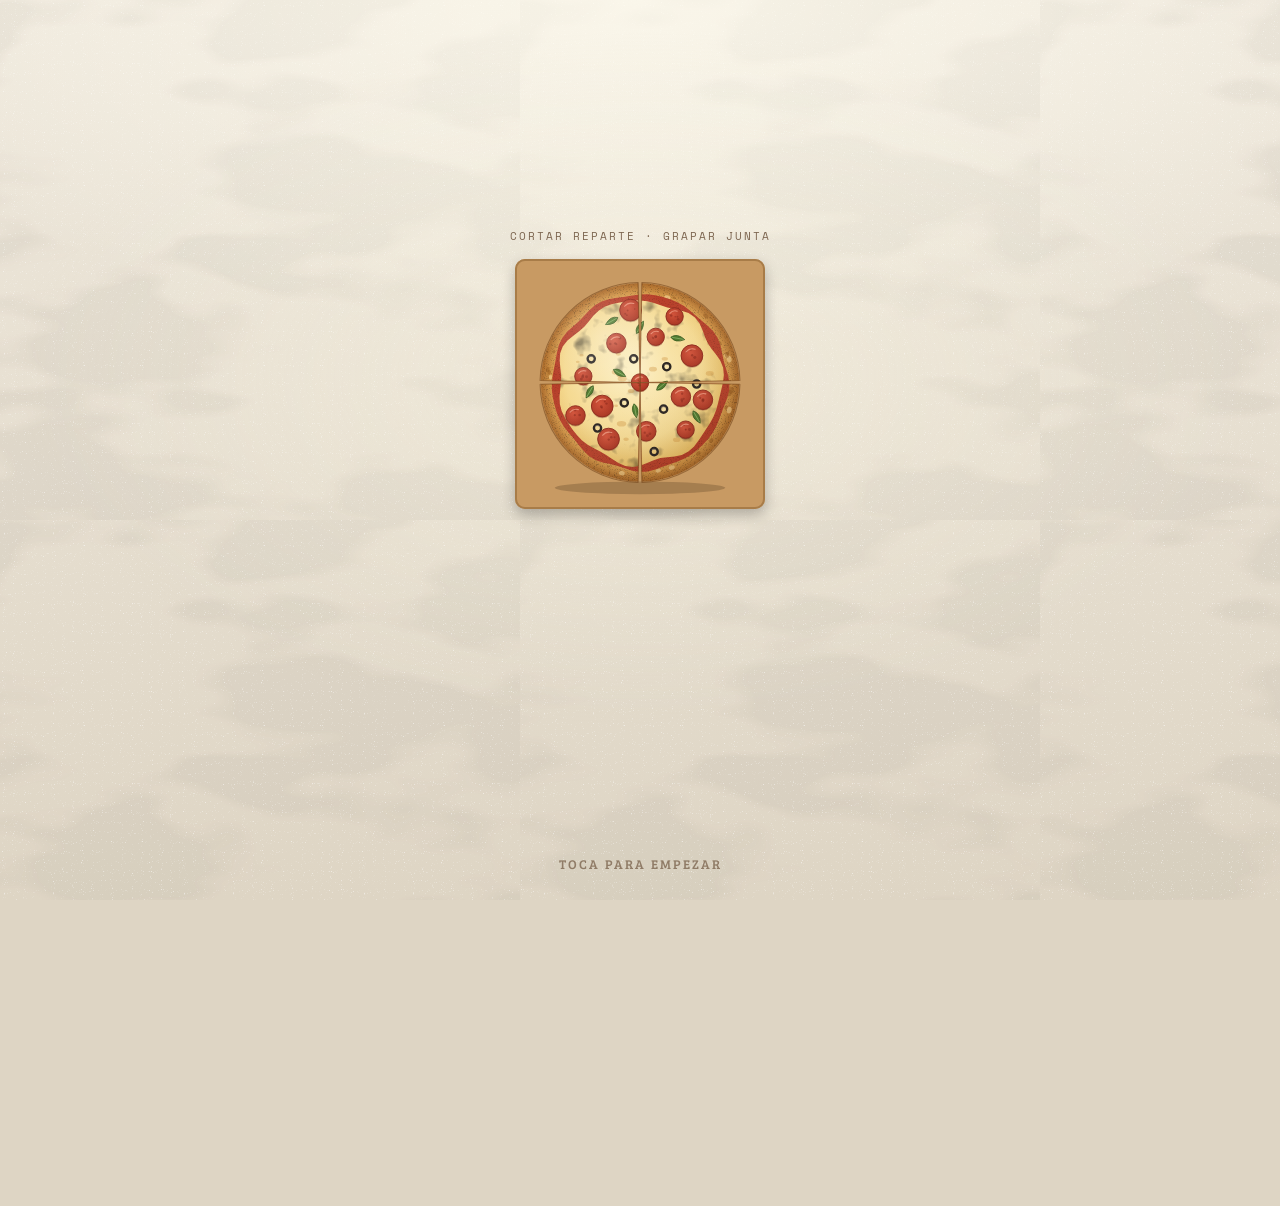
==== index.html @ 50e22c51 "Versión 0.8: la porción sube con un rebote y la regla se desliza Co-Authored-By: Claude Opus 5.5 <no" ====
<!doctype html>
<!-- Generado por construye.mjs a partir de src/: edita src/pagina.html y los módulos, no este fichero. -->
<html lang="es">
<head>
<meta charset="utf-8">
<meta name="viewport" content="width=device-width, initial-scale=1, viewport-fit=cover">
<meta name="robots" content="noindex, nofollow, noarchive, noimageindex">
<meta name="author" content="Andrés Asensio">
<title>La grapadora de Nick</title>
<link rel="preconnect" href="https://fonts.googleapis.com">
<link rel="preconnect" href="https://fonts.gstatic.com" crossorigin>
<link rel="stylesheet" href="https://fonts.googleapis.com/css2?family=Bree+Serif&family=Nunito:ital,wght@0,400;0,700;1,400&family=Space+Mono:wght@400;700&display=swap">
<style>
/* ══════════════════════════════════════════════════════════════════════
   LA GRAPADORA DE NICK · la piel
   La disposición de Las piezas de Miut —la cabecera en una hoja con sus
   pestañas, las hojas de papel, los botones, el acta— sobre la encimera de
   mármol de la pizzería: clara, con sus vetas y un poco de harina. De
   noche, la pizarra verde del local. Proyector: papel blanco y tinta negra.
   ══════════════════════════════════════════════════════════════════════ */
:root{
  --fondo1:#EFE9DD; --fondo2:#DED5C4; --luz:rgba(255,252,240,.7);
  --veta:url("data:image/svg+xml;utf8,<svg xmlns='http://www.w3.org/2000/svg' width='520' height='520'><filter id='v'><feTurbulence type='fractalNoise' baseFrequency='.004 .012' numOctaves='3' seed='11' stitchTiles='stitch'/><feColorMatrix values='0 0 0 0 .45  0 0 0 0 .40  0 0 0 0 .34  0 0 0 9 -4.2'/></filter><rect width='520' height='520' filter='url(%23v)' opacity='.16'/></svg>");
  --harina:url("data:image/svg+xml;utf8,<svg xmlns='http://www.w3.org/2000/svg' width='180' height='180'><filter id='h'><feTurbulence type='fractalNoise' baseFrequency='.9' numOctaves='1' seed='3' stitchTiles='stitch'/><feColorMatrix values='0 0 0 0 1  0 0 0 0 1  0 0 0 0 1  0 0 0 7 -4.6'/></filter><rect width='180' height='180' filter='url(%23h)' opacity='.5'/></svg>");
  --noche:#F6EEDF; --panel:#FFFCF4; --panel2:#FBF4E6; --linea:#D9C6A6;
  --tinta:#2E2218; --tenue:#7D6650;
  --morado:#8A6A9E; --oro:#A8661B; --rojo:#B0442C; --verde:#4F7A2E;
  --sombra:rgba(70,45,20,.22); --brillo:rgba(214,150,50,.18);
  /* los de la casa */
  --tomate:#C4462F; --tomateO:#9E3423; --azul:#2F6E8C; --albahaca:#5C7A3E;
  --corteza:#C98A3E; --cortezaO:#A96C28; --queso:#F3DCA2; --carton:#C89A63; --grapa:#C6CBD1;
  --pizarra:#2E4034; --tizaV:#8FA894; --tizaB:#EFF3EA;
  --sello:url("data:image/svg+xml;utf8,<svg xmlns='http://www.w3.org/2000/svg' viewBox='0 0 14 14'><path d='M1.5 4.5 h9 a1.6 1.6 0 0 1 1.6 1.6 v1.2 h-2.4 v-.8 h-8.2 z'/><rect x='1.5' y='7.3' width='9.3' height='2.4' rx='.6'/><rect x='2.2' y='10' width='7.9' height='2.2' rx='.5'/><path d='M4 12.2 v1.3 M8.4 12.2 v1.3' stroke='black' stroke-width='1.2'/></svg>");
  --rotulo:'Bree Serif',Georgia,serif; --letra:'Nunito',system-ui,sans-serif;
}
/* la pizarra del local: verde oscuro, con el polvo de la tiza */
html[data-tema="noche"]{
  --fondo1:#2C3D33; --fondo2:#1E2B24; --luz:rgba(240,240,220,.10);
  --veta:none;
  --harina:url("data:image/svg+xml;utf8,<svg xmlns='http://www.w3.org/2000/svg' width='180' height='180'><filter id='h'><feTurbulence type='fractalNoise' baseFrequency='.8' numOctaves='2' seed='5' stitchTiles='stitch'/><feColorMatrix values='0 0 0 0 1  0 0 0 0 1  0 0 0 0 .95  0 0 0 5 -3.2'/></filter><rect width='180' height='180' filter='url(%23h)' opacity='.35'/></svg>");
  --noche:#1F1A16; --panel:#2B241F; --panel2:#342C26; --linea:#57493D;
  --tinta:#F4EADB; --tenue:#C4B29A;
  --morado:#B79CCB; --oro:#E6A84A; --rojo:#D2644B; --verde:#8DB36A;
  --tomate:#E2725B; --azul:#57B8D6; --albahaca:#8DB36A;
  --sombra:rgba(0,0,0,.45); --brillo:rgba(230,168,74,.16);
  color-scheme:dark}
html[data-tema="proyector"]{
  --noche:#F4F4F4; --panel:#FFFFFF; --panel2:#FFFFFF; --linea:#1A1A1A;
  --tinta:#000000; --tenue:#2B2B2B;
  --oro:#8A5A00; --rojo:#B3261E; --verde:#1D6B12; --tomate:#B3261E; --azul:#0B5F86;
  --sombra:rgba(0,0,0,.12); --brillo:rgba(138,90,0,.10)}
*{box-sizing:border-box}
[hidden]{display:none !important}
html{background:var(--fondo2)}
body{margin:0;color:var(--tinta);font-family:var(--letra);font-size:15px;line-height:1.5;
  background:
    radial-gradient(ellipse 90% 55% at 50% 0%, var(--luz), transparent 70%),
    var(--harina),
    var(--veta),
    linear-gradient(180deg, var(--fondo1), var(--fondo2));
  background-size:auto, 180px 180px, 520px 520px, auto;
  background-attachment:fixed;-webkit-text-size-adjust:100%;min-height:100vh}
html[data-tema="proyector"], html[data-tema="proyector"] body{background:#FFFFFF}
.lienzo{max-width:760px;margin:0 auto;padding:12px 12px 36px;display:flex;flex-direction:column}
html[data-movimiento="menos"] *{animation-duration:.001ms !important;transition-duration:.001ms !important}

/* ── LA CABECERA: una sola hoja con el nombre y, en letra pequeña y sin
   cajas, las acciones; debajo, los tres juegos como pestañas ── */
.cab{padding:9px 14px 0;border:1px solid var(--linea);border-radius:13px;overflow:hidden;
  background:linear-gradient(180deg,var(--panel2),var(--panel));box-shadow:0 6px 18px var(--sombra)}
.rotulo{display:flex;align-items:center;gap:10px;flex-wrap:wrap}
.rotulo > div{flex:1 1 0;min-width:0}
.cab .sello{width:26px;height:26px;flex:0 0 26px;background:var(--oro);
  -webkit-mask:var(--sello) center/contain no-repeat;mask:var(--sello) center/contain no-repeat}
.cab h1{font-family:var(--rotulo);font-weight:400;font-size:19px;letter-spacing:1.8px;text-transform:uppercase;margin:0;color:var(--oro);line-height:1.1}
.cab .sub{font-family:var(--rotulo);font-size:11px;letter-spacing:1.3px;text-transform:uppercase;color:var(--tenue);margin:0}
.cab .acc{margin-left:auto;display:flex;gap:16px}
.cab .acc button{font-family:var(--rotulo);font-size:12.5px;letter-spacing:1.3px;text-transform:uppercase;color:var(--tenue);
  background:none;border:0;border-bottom:1px solid transparent;padding:4px 0;cursor:pointer}
.cab .acc button:hover,.cab .acc button:focus-visible,.cab .acc button[aria-pressed="true"]{color:var(--oro);border-bottom-color:var(--oro);outline:none}
@media (max-width:620px){
  .cab .acc{width:100%;margin:5px 0 0;padding-top:4px;border-top:1px solid var(--linea);justify-content:space-around;gap:6px}
}
.juegos{display:grid;grid-template-columns:repeat(3,1fr);margin:8px -14px 0;border-top:1px solid var(--linea)}
.juegos button{font:inherit;cursor:pointer;text-align:center;color:var(--tinta);background:none;border:0;border-bottom:3px solid transparent;
  border-radius:0;padding:6px 4px 4px;line-height:1.2}
.juegos button + button{border-left:1px solid var(--linea)}
.juegos button b{display:block;font-family:var(--rotulo);font-weight:400;font-size:15px;letter-spacing:1.3px;text-transform:uppercase;color:var(--oro)}
.juegos button span{display:block;font-size:11.5px;color:var(--tenue)}
.juegos button:hover{background:var(--brillo)}
.juegos button[aria-pressed="true"]{border-bottom-color:var(--oro);background:var(--brillo)}
@media (max-width:480px){ .juegos button span{display:none} .juegos button b{font-size:13.5px;letter-spacing:.6px} .juegos button{padding:8px 2px 6px} }

/* ── LAS HOJAS ── */
.panel{background:linear-gradient(180deg,var(--panel2),var(--panel));border:1px solid var(--linea);border-radius:13px;
  padding:12px 13px;margin-top:9px;box-shadow:0 6px 18px var(--sombra)}
.panel h2, .etq{font-family:var(--rotulo);font-weight:400;font-size:12px;letter-spacing:1.6px;text-transform:uppercase;color:var(--tenue);margin:0}
.panel > h2{margin-bottom:8px}
.caja{border:1px solid var(--linea);border-radius:12px;background:var(--noche);padding:9px 10px}

/* ── LOS BOTONES ── */
.botones{display:flex;gap:8px;flex-wrap:wrap;margin-top:11px;align-items:center}
button.b{font-family:var(--rotulo);font-weight:400;font-size:14px;letter-spacing:1px;text-transform:uppercase;
  padding:8px 14px;min-height:42px;border-radius:9px;border:1px solid var(--linea);cursor:pointer;
  background:linear-gradient(180deg,var(--panel2),var(--panel));color:var(--tinta);box-shadow:0 2px 0 rgba(0,0,0,.28)}
button.b:hover{border-color:var(--morado)}
button.b:active{transform:translateY(2px);box-shadow:none}
button.b.ok{background:linear-gradient(180deg,#F4CB72,#DDA23A);color:#2A1D06;border-color:#A8661B;box-shadow:0 2px 0 #7E4C12}
button.b:disabled{opacity:.4;cursor:default;transform:none}
button.b.borrar.seguro{background:var(--rojo);border-color:var(--rojo);color:#fff}
button.b:focus-visible{outline:2px solid var(--oro);outline-offset:2px}
button.enlace{background:none;border:0;color:var(--tenue);text-decoration:underline;font:inherit;font-size:13.5px;cursor:pointer;padding:6px 4px}
button.enlace:hover{color:var(--oro)}

/* ── LOS AJUSTES, una hoja que se abre bajo la cabecera ── */
.ajustes .aj{display:flex;align-items:center;gap:10px;flex-wrap:wrap;padding:6px 0;border-bottom:1px dashed var(--linea)}
.ajustes .aj > .etq{min-width:130px}
.ajustes .aj small{flex-basis:100%;color:var(--tenue);font-size:12.5px;margin-top:-2px}
.ops{display:inline-flex;border:1px solid var(--linea);border-radius:20px;overflow:hidden;flex-wrap:wrap}
.ops button{font-family:var(--rotulo);font-weight:400;font-size:13px;letter-spacing:1px;text-transform:uppercase;cursor:pointer;
  background:none;border:0;color:var(--tenue);padding:6px 12px;min-height:34px}
.ops button + button{border-left:1px solid var(--linea)}
.ops button[aria-pressed="true"]{background:var(--oro);color:var(--panel)}

/* ── EL ENCARGO: el cliente pide, Nick contesta; y por dónde se va ── */
.enc-cab{display:flex;align-items:center;gap:10px;flex-wrap:wrap;margin-bottom:6px}
.enc-cab .puntos{display:flex;gap:5px;flex-wrap:wrap;margin-left:auto;align-items:center}
.puntos i{width:10px;height:10px;border-radius:50%;background:var(--linea);display:block}
.puntos i.hecho{background:var(--oro)}
.puntos i.aqui{box-shadow:0 0 0 2px var(--oro)}
.cliente{margin:0;padding:8px 12px;border-left:4px solid var(--tomate);border-radius:0 9px 9px 0;background:var(--noche);font-size:16px;line-height:1.45}
.cliente .quien{display:block;font-family:var(--rotulo);font-size:11.5px;letter-spacing:1.6px;text-transform:uppercase;color:var(--tomate);margin-bottom:1px}
.cliente.tel{border-left-color:var(--azul);display:grid;grid-template-columns:58px 1fr;column-gap:10px;align-items:start}
.cliente.tel .cara{width:58px;height:58px;display:block}
.cliente.tel .cara svg{width:100%;height:100%;display:block} .cliente.tel .quien{color:var(--azul)}
.cliente .fA, .habla .fA, .tique .fA, .pizarra .fA, .opera .fA{color:var(--tomate)}
.cliente .fB, .habla .fB, .tique .fB, .pizarra .fB, .opera .fB{color:var(--azul)}
.habla{display:grid;grid-template-columns:66px 1fr;gap:10px;align-items:start;margin-top:9px;padding:9px 12px;
  border:1px solid var(--linea);border-radius:11px;background:var(--noche)}
.habla .cara{width:66px;height:66px;display:block;margin-top:-4px}
.habla .cara svg{display:block;width:100%;height:auto;overflow:visible}
.habla .quien{font-family:var(--rotulo);font-size:12px;letter-spacing:2px;text-transform:uppercase;color:var(--albahaca)}
.habla p{margin:2px 0 0;font-size:15.5px;line-height:1.45}
.habla p b{color:var(--oro)}
.habla.feliz .quien{color:var(--oro)}
.practica{display:flex;align-items:center;gap:10px;flex-wrap:wrap;margin-top:10px;padding-top:8px;border-top:1px dashed var(--linea)}
.practica .etq{min-width:0}

/* Nick vive (el parpadeo lo lleva personajes.js): el brazo da el clac al grapar y salta con el pedido redondo */
.cara .brazo{transform-box:fill-box;transform-origin:15% 100%}
.habla.grapando .cara .brazo{animation:clac .5s ease-in-out}
@keyframes clac{35%{transform:rotate(22deg)}60%{transform:rotate(-4deg)}}
.habla.feliz .cara svg{animation:salta .55s cubic-bezier(.3,1.5,.5,1)}
@keyframes salta{30%{transform:translateY(-6px) rotate(-3deg)}60%{transform:translateY(1px)}}
.cara .boca-f{display:none}
.habla.feliz .cara .boca{display:none}
.habla.feliz .cara .boca-f{display:block}
@media (prefers-reduced-motion: reduce){ .habla.grapando .cara .brazo,.habla.feliz .cara svg{animation:none} }

/* ── LAS VENTANAS: la guía, el acta ── */
.modal{position:fixed;inset:0;background:rgba(12,8,20,.82);display:grid;place-items:center;padding:16px;z-index:60;overflow:auto}
.modal .caja2{width:min(600px,100%);max-height:92vh;overflow:auto;border:1px solid var(--linea);border-radius:16px;padding:18px 20px;
  background:linear-gradient(180deg,var(--panel2),var(--panel));box-shadow:0 24px 60px rgba(0,0,0,.55)}
.modal .caja2:focus{outline:none}
.modal h2{font-family:var(--rotulo);font-weight:400;color:var(--oro);letter-spacing:1.5px;text-transform:uppercase;font-size:18px;margin:0 0 8px}
.modal h3{font-family:var(--rotulo);font-weight:400;color:var(--oro);font-size:15px;letter-spacing:1px;margin:14px 0 4px}
.modal p,.modal li{font-size:14.5px}
.acta .actaSub{margin:0 0 10px;color:var(--tenue)}
.actaNombre{display:flex;align-items:center;gap:10px;margin-bottom:10px}
.actaNombre input{flex:1;font:inherit;font-size:16px;padding:8px 10px;border-radius:9px;border:1px solid var(--linea);background:var(--noche);color:var(--tinta)}
.actaDatos{display:grid;grid-template-columns:repeat(auto-fit,minmax(130px,1fr));gap:6px;margin-bottom:10px}
.actaDatos div{background:var(--noche);border:1px solid var(--linea);border-radius:9px;padding:6px 9px}
.actaDatos b{display:block;font-family:'Space Mono',monospace;font-size:18px}
.actaTabla{width:100%;border-collapse:collapse;font-size:14px;margin-bottom:10px}
.actaTabla th{font-family:var(--rotulo);font-weight:400;font-size:12px;letter-spacing:1.2px;text-transform:uppercase;color:var(--tenue);text-align:left;padding:4px 6px;border-bottom:1px solid var(--linea)}
.actaTabla td{padding:6px;border-bottom:1px dashed var(--linea);vertical-align:top}
.actaTabla td b{color:var(--oro)}
.actaCodigos{display:grid;gap:6px;margin:6px 0 4px}
.actaCodigos b{font-family:'Space Mono',monospace;font-size:18px;letter-spacing:2px;color:var(--oro);margin-left:8px}
.actaMsg{min-height:20px;color:var(--verde);margin:6px 0 0}
.ac-det{margin:0 0 6px} .ac-det summary{cursor:pointer;color:var(--tenue);font-size:13.5px}
.ac-ej{margin:6px 0 0;padding-left:0;list-style:none;font-size:13px}
.ac-ej li{display:flex;gap:8px;padding:3px 0;border-bottom:1px dashed var(--linea);flex-wrap:wrap}
.ac-ej .ac-h{font-family:'Space Mono',monospace;color:var(--tenue);font-size:11px;min-width:44px}
.ac-ej .ac-c{font-family:'Space Mono',monospace}
.ac-ej li.ok .ac-como::before{content:"✓ ";color:var(--verde)} .ac-ej li.no .ac-como::before{content:"✗ ";color:var(--rojo)}

/* ── LA GUÍA: un foco sobre cada parte del mostrador y un papel que la explica ── */
.guia{position:fixed;inset:0;z-index:80;cursor:pointer}
.guia-foco{position:fixed;border-radius:13px;border:2px solid #F0C75E;pointer-events:none;
  box-shadow:0 0 0 9999px rgba(30,16,6,.72),0 0 22px rgba(240,199,94,.55);
  transition:top .28s ease,left .28s ease,width .28s ease,height .28s ease}
.guia-globo{position:fixed;z-index:81;width:min(340px,calc(100vw - 32px));cursor:default;
  background:linear-gradient(180deg,var(--panel2),var(--panel));border:1px solid var(--oro);border-radius:14px;padding:13px 15px;
  box-shadow:0 18px 44px rgba(0,0,0,.5);transition:top .28s ease,left .28s ease}
.guia-globo .tit{display:flex;align-items:center;gap:8px;font-family:var(--rotulo);font-size:15px;letter-spacing:1.4px;text-transform:uppercase;color:var(--oro);margin-bottom:4px}
.guia-globo .tit::before{content:'';width:18px;height:18px;flex:0 0 18px;background:var(--oro);-webkit-mask:var(--sello) center/contain no-repeat;mask:var(--sello) center/contain no-repeat}
.guia-globo:focus{outline:none}
.guia-globo p{margin:0;font-size:14.5px;line-height:1.5}
.guia-globo p b{color:var(--oro)}
.guia-pie{display:flex;align-items:center;justify-content:space-between;gap:10px;margin-top:11px}
.guia-pie span{font-family:'Space Mono',monospace;font-size:11px;color:var(--tenue)}
.guia-pie .botones{margin:0}
.guia-pie button.b{min-height:36px;padding:5px 12px}

/* ── EL PIE ── */
footer{margin-top:26px;padding-top:12px;border-top:1px solid var(--linea);text-align:center;
  font-family:'Space Mono',monospace;font-size:10.5px;letter-spacing:1.2px;text-transform:uppercase;color:var(--tenue)}
footer a{color:var(--tenue)}
html:not([data-tema="noche"]):not([data-tema="proyector"]) footer{color:#5a4a36;border-top-color:rgba(90,66,38,.3)}

/* ── EL AULA: todo un tercio más grande y, si cabe, el encargo y el tique
   a la izquierda y la mesa a la derecha, siempre a la vista ── */
@media (min-width:900px){ html[data-aula="si"] body{zoom:1.32;padding-left:22px;padding-right:22px} }
@media (min-width:900px) and (max-height:820px){ html[data-aula="si"] body{zoom:1.12} }
html[data-aula="si"] .lienzo{max-width:860px}
@media (min-width:1100px){
  html[data-aula="si"] .lienzo{max-width:1500px;display:grid;grid-template-columns:minmax(0,.9fr) minmax(0,1.1fr);gap:0 18px;align-items:start}
  html[data-aula="si"] .lienzo > *{grid-column:1}
  html[data-aula="si"] .lienzo > .cab{grid-column:1 / -1}
  html[data-aula="si"] .lienzo > #mesa{grid-column:2;grid-row:2 / span 12;position:sticky;top:8px}
}
@media print{
  body{background:#fff} .cab .acc,.mandos,.botones,.guia,.modal,.inicio{display:none !important}
  .panel{box-shadow:none;break-inside:avoid}
}
</style>
<style>
/* ── LA MESA: las cajas de cartón con su pizza, y debajo los mandos ── */
.mesa .cajas{display:flex;gap:10px;justify-content:center;align-items:flex-start;padding:10px;border-radius:12px;
  background:repeating-linear-gradient(94deg,#9A6A42 0 30px,#8A5E3B 30px 60px);box-shadow:inset 0 0 0 4px #6E4A2E}
html[data-tema="proyector"] .mesa .cajas{background:#eee;box-shadow:inset 0 0 0 2px #1a1a1a}
.cajaP{flex:1;max-width:280px;background:var(--carton);border-radius:10px;padding:7px;
  box-shadow:inset 0 0 0 2px #A87C48, 0 3px 6px rgba(0,0,0,.25);cursor:pointer;transition:box-shadow .15s}
.cajaP.activa{box-shadow:inset 0 0 0 3px #F3DCA2, 0 0 0 3px var(--oro), 0 4px 10px rgba(0,0,0,.3)}
.cajaP .tapa{font-family:'Space Mono',monospace;font-size:9.5px;letter-spacing:1px;color:#6E4A2E;text-align:center;margin-bottom:3px}
/* en las comparaciones cada caja es de una mesa y lo lleva puesto: una cinta del color de su marca */
.cajaP.mA{border-top:5px solid var(--tomate)} .cajaP.mA .tapa{color:var(--tomateO)}
.cajaP.mB{border-top:5px solid var(--azul)}  .cajaP.mB .tapa{color:var(--azul)}
.cajaP.mA.activa{box-shadow:inset 0 0 0 3px #F3DCA2, 0 0 0 3px var(--tomate), 0 4px 10px rgba(0,0,0,.3)}
.cajaP.mB.activa{box-shadow:inset 0 0 0 3px #F3DCA2, 0 0 0 3px var(--azul), 0 4px 10px rgba(0,0,0,.3)}
svg.pizza{display:block;width:100%;height:auto;touch-action:manipulation}
.corte{cursor:pointer}
/* la porción elegida se separa de la pizza, como cuando la levantas de la caja */
.corte.apagada{opacity:.55}
.corte.elegida{filter:drop-shadow(0 4px 5px rgba(60,40,20,.45))}
.grapa-nueva{animation:seva 2.6s ease-out forwards;transform-box:view-box}
.costura-nueva{animation:seCose 2.6s ease-out forwards}
@keyframes seva{0%{opacity:0;transform:scale(1.7)}8%{opacity:1;transform:scale(1)}82%{opacity:1}100%{opacity:0}}
@keyframes seCose{0%{opacity:0}8%{opacity:.85}48%{opacity:.85}66%{opacity:0}100%{opacity:0}}

/* los mandos: una fila por cosa que se puede tocar, con su etiqueta */
.mandos .fila{display:flex;gap:7px;align-items:center;flex-wrap:wrap;margin-top:10px}
.mandos .fila .etq{min-width:86px}
.mandos .tiras{display:flex;gap:6px;flex-wrap:wrap}
button.n{font-family:'Space Mono',monospace;font-weight:700;font-size:15px;min-width:42px;min-height:42px;padding:5px 10px;border-radius:9px;
  border:1px solid var(--linea);background:var(--noche);color:var(--tinta);cursor:pointer;box-shadow:0 2px 0 rgba(0,0,0,.18)}
button.n:hover{border-color:var(--morado)}
button.n:active{transform:translateY(2px);box-shadow:none}
button.n[aria-pressed="true"]{background:var(--oro);border-color:var(--oro);color:var(--panel)}
/* los cortes que no respetan las piezas van punteados: el primer toque avisa, el segundo corta */
button.n.rompe{border-style:dashed;border-color:#C98F7B;color:var(--tomateO)}
button.n.avisa{background:#C87A28;color:#fff;border-color:#9A5C1B;border-style:solid;animation:tiembla .28s}
@keyframes tiembla{25%{transform:translateX(-2px)}75%{transform:translateX(2px)}}
.mandos .botones{margin-top:10px}

/* ── LA PIZARRA DE NICK: el signo, antes de poder contar ── */
.pizarra{margin-top:10px;background:var(--pizarra);border:6px solid #6E4A2E;border-radius:8px;padding:10px 12px 12px;
  box-shadow:inset 0 0 26px rgba(0,0,0,.45);text-align:center}
.pizarra .rot{font-family:'Space Mono',monospace;font-size:10px;letter-spacing:2px;color:var(--tizaV);margin-bottom:6px}
.pizarra .linea{font-family:var(--rotulo);font-size:22px;color:var(--tizaB);display:flex;gap:11px;align-items:center;justify-content:center;flex-wrap:wrap}
.pizarra .fA{color:#F0A79A} .pizarra .fB{color:#9FD0E6}
.pizarra .hueco-signo{display:inline-block;min-width:44px;padding:1px 8px;border-radius:5px;border:2px dashed #7E9686;color:var(--tizaV)}
.pizarra .signo{display:inline-block;min-width:44px;font-size:27px;color:#F7E9A0}
.pizarra .apuesta{font-family:'Space Mono',monospace;font-size:10.5px;letter-spacing:1px;color:var(--tizaV);margin-top:6px}
.pizarra .bots{display:flex;gap:8px;justify-content:center;margin-top:9px}
.pizarra .bots button{font-family:var(--rotulo);font-size:21px;width:56px;min-height:42px;border-radius:8px;border:2px solid #7E9686;
  background:rgba(255,255,255,.07);color:var(--tizaB);cursor:pointer}
.pizarra .bots button:hover{background:rgba(255,255,255,.16)}
html[data-tema="proyector"] .pizarra{background:#F4F1E6;border-color:#555;box-shadow:none}
html[data-tema="proyector"] .pizarra .linea,html[data-tema="proyector"] .pizarra .signo,html[data-tema="proyector"] .pizarra .bots button{color:#000}
html[data-tema="proyector"] .pizarra .rot,html[data-tema="proyector"] .pizarra .apuesta{color:#444}

/* ── EL PAPEL: el encargo por teléfono se corta sobre el papel ── */
.papel{display:grid;gap:10px}
.papel .fr{display:grid;grid-template-columns:auto 1fr;gap:6px 14px;align-items:center;padding:8px 10px;border:1px solid var(--linea);border-radius:11px;background:var(--noche)}
.papel .fr .quien{grid-column:1 / -1;font-family:var(--rotulo);font-size:11.5px;letter-spacing:1.6px;text-transform:uppercase}
.papel .fr.mA .quien{color:var(--tomate)} .papel .fr.mB .quien{color:var(--azul)}
.papel .fr svg{width:150px;height:auto;display:block}
.papel .fr .tiras{display:flex;gap:6px;flex-wrap:wrap;align-items:center}
.papel .fr .tiras .etq{flex-basis:100%}

/* ── EL TIQUE: la regla y la operación escrita ── */
.tique h2{text-align:center;letter-spacing:3px}
.lectura{font-size:16px;margin:0 0 2px;text-align:center}
.lectura b{font-family:var(--rotulo);font-size:22px;color:var(--oro)}
.desglose{font-size:13px;color:var(--tenue);text-align:center;margin:0 0 8px;min-height:18px}
.desglose b{color:var(--tinta)}
.regla{position:relative;height:84px;margin:6px 4px 0}
.cinta{position:absolute;left:0;right:0;top:30px;height:26px;border-radius:2px;
  background:linear-gradient(180deg,#F3EAD3,#E4D8B8);border:1px solid #C9BB9E}
html[data-tema="noche"] .cinta{background:linear-gradient(180deg,#4A4036,#3A3128);border-color:#6a5c4a}
.cinta b{position:absolute;top:28px;font-family:'Space Mono',monospace;font-size:12px;color:var(--tenue);transform:translateX(-50%);font-weight:700}
.marca{position:absolute;top:2px;transform:translateX(-50%);text-align:center;pointer-events:none}
.marca em{display:block;width:3px;height:52px;margin:0 auto;background:var(--tomate);border-radius:2px}
.marca u{display:block;font-family:var(--rotulo);font-size:14px;color:var(--tomate);text-decoration:none;background:var(--panel);padding:0 3px;border-radius:5px;line-height:1.2}
.marca.dos em{background:var(--azul)} .marca.dos u{color:var(--azul)}
.marca.baja u{transform:translateY(17px)}
.hueco{position:absolute;top:0;height:26px;transform-origin:left center;background:repeating-linear-gradient(45deg,rgba(196,70,47,.32) 0 4px,rgba(196,70,47,.08) 4px 8px)}
.hueco span{position:absolute;left:50%;top:-19px;transform:translateX(-50%);font-family:var(--rotulo);font-size:12px;color:var(--tomateO);
  background:var(--panel);padding:0 5px;border-radius:7px;border:1px solid var(--linea);white-space:nowrap}
.nota{font-size:12px;color:var(--tenue);margin:10px 0 0;line-height:1.5;text-align:center}
/* la operación, como en el cuaderno: cortar multiplica arriba y abajo; grapar divide */
.opera{margin-top:10px;padding:8px 10px 4px;border-top:1px dashed var(--linea)}
.opera .rot{font-family:'Space Mono',monospace;font-size:10.5px;letter-spacing:2px;color:var(--tenue);text-align:center;margin-bottom:2px}
.opera svg{display:block;width:100%;max-width:320px;margin:0 auto;height:auto}
.opera .frase{font-size:13px;color:var(--tenue);text-align:center;margin:2px 0 4px}
.opera .frase b{color:var(--tinta)}
/* la pregunta, en el tique: ¿quién se lleva más? */
.pregunta{margin-top:10px;padding-top:10px;border-top:1px dashed var(--linea);display:flex;gap:8px;flex-wrap:wrap;align-items:center;justify-content:center}
.pregunta .etq{flex-basis:100%;text-align:center}
/* la réplica de Nick tras un fallo: un bocadillo bajo los botones, con la cola hacia el pulsado */
.pregunta button.b.no{opacity:.5;text-decoration:line-through;text-decoration-color:var(--rojo)}
.replica{flex-basis:100%;display:grid;grid-template-columns:50px 1fr;gap:8px;align-items:start;margin-top:10px;position:relative}
.replica .cara{width:50px;height:50px;display:block}
.replica .cara svg{width:100%;height:100%;display:block}
.bocadillo{margin:0;padding:9px 12px;background:var(--noche);border:1.5px solid var(--linea);border-radius:12px;font-size:15px;line-height:1.45;position:static}
.bocadillo .quien{font-family:var(--rotulo);font-size:11.5px;letter-spacing:1.6px;text-transform:uppercase;color:var(--albahaca);margin-right:4px}
.bocadillo b{color:var(--oro)}
.replica::before{content:"";position:absolute;top:-7px;left:var(--cola,50%);width:12px;height:12px;margin-left:-6px;transform:rotate(45deg);
  background:var(--noche);border-left:1.5px solid var(--linea);border-top:1.5px solid var(--linea);z-index:1}
.replica.entra{animation:replica .32s cubic-bezier(.3,1.4,.5,1)}
@keyframes replica{from{opacity:0;transform:translateY(-6px) scale(.97)}to{opacity:1;transform:none}}
@media (prefers-reduced-motion: reduce){ .replica.entra{animation:none} }
</style>
<style>
/* ── LA ESCENA DE INICIO, como en Las piezas de Miut: cae una pizza en la
   caja, el cortador la parte en cuatro, dos cuartos se levantan, la
   grapadora los junta y sale el nombre. Mientras dura, solo la encimera. ── */
.inicio{position:fixed;inset:0;z-index:36;display:none;place-items:center;cursor:pointer;padding:20px 16px;
  background:radial-gradient(ellipse 70% 55% at 50% 42%, rgba(255,250,230,.35), transparent 70%);transition:opacity .5s ease;
  -webkit-user-select:none;user-select:none}
html[data-inicio="si"] .inicio{display:grid}
html[data-inicio="si"] main{visibility:hidden}
.inicio[hidden]{display:none !important}
.inicio.fuera{opacity:0}
.inEscena{display:flex;flex-direction:column;align-items:center;gap:14px;width:min(360px,100%);text-align:center}
.inCaja{width:min(250px,70vw);background:var(--carton);border-radius:10px;padding:7px;box-shadow:inset 0 0 0 2px #A87C48, 0 6px 14px rgba(0,0,0,.25);
  animation:inCae .6s cubic-bezier(.3,1.4,.5,1) both}
@keyframes inCae{from{transform:translateY(-60vh) rotate(-6deg);opacity:0}}
.inCaja svg.pizza{display:block;width:100%;height:auto}
.inTitulo{font-family:var(--rotulo);font-weight:400;font-size:clamp(28px,7vw,46px);letter-spacing:4px;text-transform:uppercase;
  color:var(--oro);margin:4px 0 0;line-height:1.05;opacity:0;transform:translateY(10px);transition:opacity .6s ease,transform .6s ease}
.inTitulo.ve{opacity:1;transform:none}
.inLema{margin:0;font-family:'Space Mono',monospace;font-size:11px;letter-spacing:2px;text-transform:uppercase;color:var(--tenue)}
.inSalta{position:absolute;bottom:26px;left:0;right:0;margin:0;text-align:center;font-family:var(--rotulo);font-size:13px;
  letter-spacing:2px;text-transform:uppercase;color:var(--tenue);opacity:.8}
@media (prefers-reduced-motion: reduce){ .inicio{display:none !important} html[data-inicio="si"] main{visibility:visible} }
</style>
<style>
/* ── LAS ENTREVISTAS: Nick, Nicoleta y Migas contestan a lo que se les pregunte ── */
.micro{width:12px;height:15px;display:inline-block;vertical-align:-2px}
.entrevista .ev-quien{display:grid;grid-template-columns:repeat(3,1fr);gap:6px;margin:0 0 8px}
.ev-quien button{display:flex;flex-direction:column;align-items:center;gap:2px;padding:6px 4px 5px;
  font:inherit;font-family:var(--rotulo);letter-spacing:1px;text-transform:uppercase;font-size:12px;
  color:var(--tinta);background:var(--noche);border:1px solid var(--linea);border-radius:9px;cursor:pointer}
.ev-quien button[aria-pressed="true"]{border-color:var(--oro);color:var(--oro);box-shadow:inset 0 0 0 1px var(--oro)}
.ev-mini{width:48px;height:48px;display:block}
.ev-mini svg{width:100%;height:100%;display:block}
.ev-cartel{font-size:13px;color:var(--tenue);margin:2px 0 8px;font-style:italic}
.ev-cartel b{color:var(--tinta)}
.ev-escena{display:flex;gap:10px;align-items:flex-end;margin:0 0 10px}
.ev-cara{flex:0 0 auto;width:128px;height:128px}
.ev-cara svg{width:100%;height:100%;display:block;overflow:visible}
.ev-cara[data-q="migas"]{width:140px;height:140px}
.ev-cara.feliz svg{animation:salta .55s cubic-bezier(.3,1.5,.5,1)}
.ev-globo{flex:1;min-width:0;position:relative;min-height:112px;padding:10px 13px;border-radius:12px;
  background:var(--noche);border:1.5px solid var(--linea);margin-bottom:18px}
.ev-globo::before{content:'';position:absolute;left:-9px;bottom:16px;width:14px;height:14px;
  background:inherit;border-left:1.5px solid var(--linea);border-bottom:1.5px solid var(--linea);transform:rotate(45deg)}
.ev-pregunta{margin:0 0 5px;font-size:12.5px;color:var(--tenue);font-family:var(--rotulo);letter-spacing:.4px}
.ev-respuesta{margin:0;font-size:15.5px;line-height:1.5;color:var(--tinta);min-height:1.5em}
.ev-respuesta b{color:var(--oro)}
.ev-rotulo{font-family:var(--rotulo);font-size:11px;letter-spacing:1.4px;text-transform:uppercase;color:var(--tenue);margin:0 0 6px}
.ev-lista{display:flex;flex-direction:column;gap:6px}
.ev-p{text-align:left;font:inherit;font-size:14px;padding:9px 12px;min-height:44px;color:var(--tinta);background:var(--noche);
  border:1px solid var(--linea);border-radius:9px;cursor:pointer}
.ev-p:hover{border-color:var(--morado)}
.ev-p.hecha{opacity:.55}
.ev-p.repregunta{border-style:dashed;border-color:var(--oro)}
.ev-re{font-family:var(--rotulo);font-size:10.5px;letter-spacing:1.2px;text-transform:uppercase;color:var(--oro)}
@media (max-width:420px){ .ev-cara{width:100px;height:100px} .ev-cara[data-q="migas"]{width:110px;height:110px} .ev-respuesta{font-size:14.5px} }
@media (prefers-reduced-motion: reduce){ .ev-cara.feliz svg{animation:none} }

/* ── MIGAS EN LA MESA: los avisos del cortador y de la grapadora los da él ── */
.aviso{display:grid;grid-template-columns:48px 1fr;gap:9px;align-items:center;margin:10px 0 0;padding:7px 10px;
  border:1px solid var(--linea);border-radius:10px;background:var(--noche);font-size:14px;color:var(--tinta)}
.aviso:empty{display:none}
.aviso .cara{width:48px;height:48px;display:block}
.aviso .cara svg{width:100%;height:100%;display:block}
.aviso .quien{display:block;font-family:var(--rotulo);font-size:11px;letter-spacing:1.6px;text-transform:uppercase;color:var(--tenue)}
.aviso b{color:var(--oro)}
</style>
<style>
/* ── LA TRAMPA: la viñeta del fallo y del acierto, un sticker redondo por
   encima de todo, como el choque de manos de Las piezas de Miut ── */
.trampa-vineta{position:fixed;z-index:43;pointer-events:none;filter:drop-shadow(0 10px 18px rgba(40,20,5,.35))}
.trampa-vineta > svg{width:100%;height:100%;display:block;overflow:visible}
@media print{ .trampa-vineta{display:none} }
</style>
<script>
  /* los ajustes se ponen antes de pintar nada, para que no haya un fogonazo del otro fondo */
  document.documentElement.dataset.tema = 'dia';
  try{ const a = JSON.parse(localStorage.getItem('grapadora.ajustes.v1') || '{}');
    if(a.tema === 'noche' || a.tema === 'proyector') document.documentElement.dataset.tema = a.tema;
    if(a.aula) document.documentElement.dataset.aula = 'si';
    const vista = sessionStorage.getItem('grapadora.inicio') === 'visto';
    const quieto = window.matchMedia && matchMedia('(prefers-reduced-motion: reduce)').matches;
    if(a.inicio !== false && !vista && !quieto) document.documentElement.dataset.inicio = 'si'; }catch(err){}
</script>
</head>
<body>
<div class="inicio" id="escenaInicio" hidden>
  <div class="inEscena">
    <p class="inLema">cortar reparte · grapar junta</p>
    <div class="inCaja" aria-hidden="true"></div>
    <p class="inTitulo">La grapadora de Nick</p>
  </div>
  <p class="inSalta">toca para empezar</p>
</div>
<main class="lienzo">
  <header class="cab">
    <div class="rotulo">
      <span class="sello" aria-hidden="true"></span>
      <div><h1>La grapadora de Nick</h1><p class="sub">fracciones · cortar reparte, grapar junta</p></div>
      <nav class="acc" aria-label="Acciones">
        <button type="button" id="bGuia">Guía</button>
        <button type="button" id="bPracticar" aria-pressed="false">Practicar</button>
        <button type="button" id="bAjustes" aria-pressed="false" aria-controls="ajustes">Ajustes</button>
        <button type="button" id="bAula" aria-pressed="false">Aula</button>
        <button type="button" id="bActa">Acta</button>
        <button type="button" id="bEntrevista" aria-label="Entrevistas"><svg class="micro" viewBox="0 0 16 20" aria-hidden="true"><rect x="5" y="1" width="6" height="11" rx="3" fill="currentColor"/><path d="M2.5 9 Q2.5 15 8 15 Q13.5 15 13.5 9 M8 15 V19 M5 19 H11" fill="none" stroke="currentColor" stroke-width="1.6" stroke-linecap="round"/></svg></button>
      </nav>
    </div>
    <div class="juegos" role="group" aria-label="Los tres juegos">
      <button type="button" data-j="servir" aria-pressed="true"><b>Servir</b><span>la misma cantidad</span></button>
      <button type="button" data-j="comparar" aria-pressed="false"><b>Comparar</b><span>¿quién se lleva más?</span></button>
      <button type="button" data-j="telefono" aria-pressed="false"><b>Por teléfono</b><span>sobre el papel</span></button>
    </div>
  </header>

  <section class="panel ajustes" id="ajustes" hidden aria-label="Ajustes">
    <div class="aj"><span class="etq">El fondo</span>
      <span class="ops" data-aj="tema" role="group" aria-label="El fondo"><button type="button" data-v="dia">La encimera</button><button type="button" data-v="noche">La pizarra</button><button type="button" data-v="proyector">Proyector</button></span>
      <small>El mármol de la encimera, con algo de harina. La pizarra del local, para un aula con poca luz. Proyector: papel blanco y tinta negra.</small></div>
    <div class="aj"><span class="etq">Antes de comparar</span>
      <span class="ops" data-aj="apuesta" role="group" aria-label="La pizarra"><button type="button" data-v="si">Apostar el signo</button><button type="button" data-v="no">Sin pizarra</button></span>
      <small>Con la pizarra, cada comparación empieza apostando &gt;, = o &lt; antes de poder contar nada.</small></div>
    <div class="aj"><span class="etq">El sonido</span>
      <span class="ops" data-aj="sonido" role="group" aria-label="El sonido"><button type="button" data-v="si">Con sonido</button><button type="button" data-v="no">Sin sonido</button></span>
      <small>Bajito: el clac de la grapadora, el cortador, la tiza y el teléfono.</small></div>
    <div class="aj"><span class="etq">Al abrir</span>
      <span class="ops" data-aj="inicio" role="group" aria-label="La animación de inicio"><button type="button" data-v="si">Con animación</button><button type="button" data-v="no">Sin animación</button></span></div>
    <div class="aj"><span class="etq">La trampa</span>
      <span class="ops" data-aj="trampa" role="group" aria-label="La trampa para ratones"><button type="button" data-v="si">Con trampa</button><button type="button" data-v="no">Sin trampa</button></span>
      <small>Al fallar una respuesta, Nick pisa la trampa para ratones. Al acertar, Migas se lleva el queso sin que salte.</small></div>
    <div class="aj"><span class="etq">Empezar de cero</span>
      <small id="ajCeroTxt">Borra de este aparato los pedidos servidos y el acta de este turno, para el siguiente alumno o la siguiente clase. Hay que pulsar dos veces. Los ajustes se quedan.</small>
      <button type="button" class="b borrar" id="ajCero">Borrar todo</button></div>
    <div class="botones"><button type="button" class="b ok" id="ajCierra">Cerrar</button></div>
  </section>

  <section class="panel encargo" id="encargo" aria-label="El encargo">
    <div class="enc-cab"><h2 id="encCab">Pedido 1 de 5</h2><div class="puntos" id="puntos"></div></div>
    <p class="cliente" id="cliente"></p>
    <div class="habla" id="nick"><span class="cara" id="caraNick" data-vb="12 4 76 76" aria-hidden="true"></span><div><div class="quien">Nick, el pizzero</div><p id="nickTxt" role="status"></p></div></div>
    <div id="pizarra"></div>
    <div class="botones" id="encBotones">
      <button type="button" class="b ok" id="bSiguiente" hidden>Siguiente pedido</button>
      <button type="button" class="b ok" id="bOtro" hidden>Otro pedido</button>
      <button type="button" class="enlace" id="bSaltar">Saltar este pedido</button>
    </div>
    <div class="practica" id="practica" hidden><span class="etq">Dificultad</span>
      <span class="ops" id="difOps" role="group" aria-label="Dificultad"><button type="button" data-d="0">Fácil</button><button type="button" data-d="1">Media</button><button type="button" data-d="2">Difícil</button></span></div>
  </section>

  <section class="panel mesa" id="mesa" aria-label="La mesa">
    <div class="cajas" id="cajas"></div>
    <div class="papel" id="papel" hidden></div>
    <div class="mandos" id="mandos">
      <div class="fila"><span class="etq">cortar en</span><span class="tiras" id="botCortes"></span></div>
      <div class="fila" id="filaMaq"><span class="etq">la máquina</span><span class="tiras" id="botMaq"></span></div>
      <div class="botones"><button type="button" class="b ok" id="bGrapar">Grapar lo elegido</button><button type="button" class="b" id="bSoltar">Quitar grapas</button><button type="button" class="b" id="bLimpiar">Empezar el pedido</button></div>
    </div>
    <div class="aviso" id="aviso" role="status" aria-live="polite"></div>
  </section>

  <section class="panel tique" id="tique" aria-label="El tique">
    <h2>Tique</h2>
    <p class="lectura" id="lec">—</p>
    <p class="desglose" id="des"></p>
    <div class="regla"><div class="cinta" id="cinta"></div><div id="marcas"></div></div>
    <div class="opera" id="opera" hidden></div>
    <div class="pregunta" id="pregunta" hidden></div>
    <p class="nota">El 1 es la superficie de una pizza entera de la casa. La pizza es el envase; el número vive en la regla.</p>
  </section>

  <footer>
    <a href="https://creativecommons.org/licenses/by-nc-nd/4.0/deed.es" rel="license">© 2026 Andrés Asensio · CC BY-NC-ND 4.0</a>
    · <a href="https://diazepamina-creator.github.io/pizzeria-de-nick/">La pizzería de Nick (anterior)</a>
    · <a href="https://diazepamina-creator.github.io/">Materiales</a>
    · versión 0.8
  </footer>
</main>

<div class="guia" id="guia" hidden>
  <div class="guia-foco" id="guiaFoco"></div>
  <div class="guia-globo" id="guiaGlobo" role="dialog" aria-modal="true" aria-labelledby="guiaTit" tabindex="-1">
    <div class="tit" id="guiaTit"></div>
    <p id="guiaTxt"></p>
    <div class="guia-pie"><span id="guiaNum"></span>
      <span class="botones"><button type="button" class="b" id="guiaSalir">Salir</button><button type="button" class="b ok" id="guiaSig">Siguiente</button></span></div>
  </div>
</div>
<div class="modal" id="mEntrevista" hidden>
  <div class="caja2 entrevista" id="entrevista" role="dialog" aria-modal="true" aria-labelledby="evTit" tabindex="-1">
    <h2 id="evTit">Entrevistas en la cocina</h2>
    <div class="ev-quien" role="group" aria-label="A quién entrevistar"></div>
    <p class="ev-cartel"></p>
    <div class="ev-escena">
      <div class="ev-cara" aria-hidden="true"></div>
      <div class="ev-globo"><p class="ev-pregunta"></p><p class="ev-respuesta" aria-live="polite"></p></div>
    </div>
    <p class="ev-rotulo">Pregúntale:</p>
    <div class="ev-lista"></div>
    <div class="botones"><button type="button" class="b" id="evCierra">Volver al mostrador</button></div>
  </div>
</div>
<div class="modal" id="mActa" hidden>
  <div class="caja2 acta" role="dialog" aria-modal="true" aria-labelledby="actaTit" tabindex="-1">
    <h2 id="actaTit">El acta del mostrador</h2>
    <p class="actaSub">Lo que has hecho en este turno. Cópiala o descárgala para dársela a tu profesor.</p>
    <label class="actaNombre"><span class="etq">Tu nombre</span><input id="acNombre" autocomplete="name" placeholder="Escribe tu nombre"></label>
    <div class="actaDatos" id="acDatos"></div>
    <table class="actaTabla"><thead><tr><th>Juego</th><th>La ruta</th><th>Practicar</th></tr></thead><tbody id="acFilas"></tbody></table>
    <details class="ac-det" id="acDet"><summary>Pedido a pedido</summary><ol class="ac-ej" id="acEj"></ol></details>
    <div class="actaCodigos"><div><span class="etq">Código de verificación</span><b id="acFirma">—</b></div></div>
    <div class="botones"><button type="button" class="b ok" id="acCopia">Copiar el acta</button><button type="button" class="b" id="acBaja">Descargar .txt</button><button type="button" class="b" id="acCierra">Volver al mostrador</button></div>
    <p class="actaMsg" id="acMsg" role="status"></p>
  </div>
</div>

<script>
/* ══════════════════════════════════════════════════════════════════════
   LA GRAPADORA DE NICK · el motor
   Lo que pasa en una caja de pizza, sin dibujar nada: en cuántas partes
   está cortada, qué juntas llevan grapa, qué trozos ha elegido el cliente.
   Dos gestos y sus dos operaciones:
     cortar en c   multiplica arriba y abajo por c   (reparte)
     grapar de c   divide arriba y abajo entre c     (junta)
   Vale en el navegador y en Node, para probarlo.
   ══════════════════════════════════════════════════════════════════════ */
(function (raiz) {
'use strict';
const casi = (a, b) => Math.abs(a - b) < 1e-9;
const mcd = (a, b) => b ? mcd(b, a % b) : a;
const mcm = (a, b) => a / mcd(a, b) * b;

/* una caja: la pizza en «c» partes, sin grapas y sin nada elegido.
   «grapas[i]» es la junta entre el trozo i y el i+1; «sel» guarda la
   cabeza de cada pieza elegida; «recien», las grapas que acaban de ponerse */
const nuevaCaja = c => ({cortes: c, grapas: new Array(c).fill(false), sel: new Set(), recien: new Set()});

/* las piezas: cada una, los trozos que la forman, en orden; una pieza
   puede dar la vuelta por el borde (el trozo n−1 grapado con el 0) */
function grupos(c){
  const n = c.cortes, g = [], usados = new Array(n).fill(false);
  for(let i = 0; i < n; i++){
    if(usados[i] || (c.grapas[(i - 1 + n) % n] && n > 1)) continue;
    const t = [i]; usados[i] = true;
    let j = i;
    while(c.grapas[j] && t.length < n){ j = (j + 1) % n; if(usados[j]) break; t.push(j); usados[j] = true; }
    g.push(t);
  }
  if(!g.length) g.push([...Array(n).keys()]);
  return g;
}
const elegidas = c => grupos(c).filter(t => c.sel.has(t[0]));
const trozosDe = c => elegidas(c).reduce((s, t) => s + t.length, 0);
const valor = c => trozosDe(c) / c.cortes;
/* ¿hay una pieza elegida que valga justo 1/b? (el pedido «en una pieza») */
const piezaDe = (c, b) => elegidas(c).some(t => t.length * b === c.cortes);

/* elegir o soltar el trozo i (o la pieza que lo contiene) */
function toca(c, i){
  const t = grupos(c).find(t => t.includes(i));
  if(!t) return;
  if(c.sel.has(t[0])) c.sel.delete(t[0]); else c.sel.add(t[0]);
}

/* ── VOLVER A CORTAR SIN PERDER LO GRAPADO ──
   Si el corte nuevo es múltiplo del viejo, cada pieza grapada aguanta
   entera (sus juntas nuevas nacen unidas) y solo cambia de nombre: 1/2 pasa
   a 4/8. Un trozo suelto sí se parte. La elección se hereda entera.
   Si no es múltiplo (de cuartos a tercios), no hay manera de respetar
   nada: se empieza de cero, y «rompe» lo dice.
   Devuelve la operación escrita, si hay algo elegido de lo que hablar */
function recorta(c, nuevo){
  const b = c.cortes;
  if(nuevo === b) return {op: null, rompe: false};
  if(nuevo % b !== 0){
    const rompe = c.sel.size > 0 || c.grapas.some(Boolean);
    c.cortes = nuevo; c.grapas = new Array(nuevo).fill(false); c.sel.clear(); c.recien.clear();
    return {op: null, rompe};
  }
  const f = nuevo / b, ka = trozosDe(c), g2 = new Array(nuevo).fill(false), sel2 = new Set();
  grupos(c).forEach(t => {
    const unida = t.length > 1;
    t.forEach((i, idx) => {
      for(let k = 0; k < f - 1; k++) g2[i * f + k] = unida;
      if(idx < t.length - 1) g2[i * f + f - 1] = true;       // junta interna de la pieza
    });
    if(!c.sel.has(t[0])) return;
    if(unida) sel2.add(t[0] * f);
    else for(let k = 0; k < f; k++) sel2.add(t[0] * f + k);
  });
  c.cortes = nuevo; c.grapas = g2; c.sel = sel2; c.recien.clear();
  return {op: ka ? {tipo: 'corte', c: f, ka, ba: b, kd: ka * f, bd: nuevo} : null, rompe: false};
}

/* ── LA GRAPADORA DE MANO: une lo elegido, si son dos piezas o más y
   están pegadas. Grapar n trozos de 1/b, si n cabe en b, es dividir arriba
   y abajo entre n: la pieza pasa a ser 1 de las b/n. Si n no cabe (tres
   octavos), la pieza existe pero no hay división que enseñar ── */
function grapa(c){
  const n = c.cortes, gs = elegidas(c);
  if(gs.length < 2) return {ok: false, por: 'pocas'};
  const todos = gs.flat(), dentro = new Set(todos);
  let ini = -1;
  for(let i = 0; i < n && ini < 0; i++){
    if(!dentro.has(i)) continue;
    let sigue = true;
    for(let k = 0; k < todos.length; k++) if(!dentro.has((i + k) % n)){ sigue = false; break; }
    if(sigue) ini = i;
  }
  if(ini < 0) return {ok: false, por: 'sueltas'};
  c.recien.clear();
  for(let k = 0; k < todos.length - 1; k++){
    const j = (ini + k) % n;
    if(!c.grapas[j]) c.recien.add(j);
    c.grapas[j] = true;
  }
  c.sel.clear(); c.sel.add(ini);
  const m = todos.length, divide = n % m === 0;
  return {ok: true, m, op: divide ? {tipo: 'grapa', c: m, ka: m, ba: n, kd: 1, bd: n / m} : null};
}

/* ── LA MÁQUINA GRANDE: pasa por la pizza entera uniendo de x en x. Es la
   operación inversa del cortador: cambia en cuántas partes está la pizza.
   No elige nada por el cliente: lo que había elegido se queda en las piezas
   que lo contienen, y si no había nada, no hay nada ── */
function industrial(c, x){
  if(c.cortes % x !== 0) return {ok: false};
  const finos = elegidas(c).flat(), kAntes = finos.length, bAntes = c.cortes, vAntes = valor(c);
  c.recien.clear(); c.grapas = new Array(c.cortes).fill(false);
  for(let i = 0; i < c.cortes; i++) if((i + 1) % x !== 0){ c.grapas[i] = true; c.recien.add(i); }
  c.sel.clear();
  grupos(c).forEach(t => { if(t.some(i => finos.includes(i))) c.sel.add(t[0]); });
  const exacta = kAntes > 0 && kAntes % x === 0 && casi(vAntes, valor(c));
  return {ok: true, op: exacta ? {tipo: 'grapa', c: x, ka: kAntes, ba: bAntes, kd: kAntes / x, bd: bAntes / x} : null,
          nota: kAntes && !exacta ? {kAntes, bAntes, x} : null};
}
function suelta(c){ c.grapas = new Array(c.cortes).fill(false); c.sel.clear(); c.recien.clear(); }

/* ── LAS FRACCIONES ── [k, b] */
const fVal = f => f[0] / f[1];
const fTxt = f => f[0] + '/' + f[1];
const signo = (a, b) => casi(fVal(a), fVal(b)) ? '=' : (fVal(a) > fVal(b) ? '>' : '<');
const simplifica = f => { const d = mcd(f[0], f[1]); return [f[0] / d, f[1] / d]; };
/* lo que hay en la mesa, caja por caja: [{k, b}] de las que tienen algo */
const partes = cajas => cajas.map(c => ({k: trozosDe(c), b: c.cortes})).filter(t => t.k > 0);
const mismoCorte = ps => ps.every(t => t.b === ps[0].b);
const total = cajas => cajas.reduce((s, c) => s + valor(c), 0);

const M = {casi, mcd, mcm, nuevaCaja, grupos, elegidas, trozosDe, valor, piezaDe, toca, recorta, grapa, industrial, suelta,
           fVal, fTxt, signo, simplifica, partes, mismoCorte, total};
if(typeof module !== 'undefined' && module.exports) module.exports = M;
else raiz.Motor = M;
})(typeof window !== 'undefined' ? window : globalThis);
</script>
<script>
/* ══════════════════════════════════════════════════════════════════════
   LA GRAPADORA DE NICK · los pedidos
   Tres juegos, cada uno con sus pedidos fijos (la ruta) y un generador
   para Practicar:
     servir     el cliente pide una fracción y la pizza viene cortada de
                otra manera: cortar, grapar, y que salga la misma cantidad
     comparar   dos mesas, dos fracciones: ¿quién se lleva más? La escalera,
                en el orden en que se demuestra
     telefono   el cortador no llega: se corta sobre el papel, y salen los
                productos en cruz
   Cada pedido es un objeto plano; el motor hace las cuentas. Vale en Node.
   ══════════════════════════════════════════════════════════════════════ */
(function (raiz) {
'use strict';
const M = typeof require === 'function' && typeof module !== 'undefined' ? require('./motor.js') : raiz.Motor;
let azar = Math.random;
const elige = xs => xs[Math.floor(azar() * xs.length)];
const entre = (a, b) => a + Math.floor(azar() * (b - a + 1));
const fTxt = M.fTxt, az = t => '<b class="fB">' + t + '</b>', ro = t => '<b class="fA">' + t + '</b>';
const CARTA = [2, 3, 4, 5, 6, 8, 9, 10, 12, 15];              // hasta donde llega el cortador
const NOMBRE = {2: 'mitades', 3: 'tercios', 4: 'cuartos', 5: 'quintos', 6: 'sextos', 7: 'séptimos', 8: 'octavos', 9: 'novenos', 10: 'décimos', 12: 'doceavos', 15: 'quinceavos'};
const UNO = {2: 'media pizza', 3: 'un tercio', 4: 'un cuarto', 5: 'un quinto', 6: 'un sexto', 7: 'un séptimo', 8: 'un octavo', 9: 'un noveno', 10: 'un décimo', 12: 'un doceavo', 15: 'un quinceavo'};
const enLetra = f => f[0] === 1 ? UNO[f[1]] : f[0] + ' ' + NOMBRE[f[1]];

/* ── SERVIR ── f: lo que pide; cajas: cómo vienen; pieza: lo quiere de una
   pieza (grapada); menu: la carta de cortes */
const SERVIR = [
  {id: 's1', f: [1, 2], cajas: [4], pieza: true, menu: [2, 4, 8],
   cli: '—Perdone… yo la quería <b>en mitades</b>, no en cuartos. ¿Y ahora qué me llevo?',
   nick: 'Es lo mismo, pero el cliente quiere <b>una pieza</b>. Toca dos cuartos pegados y grápalos.',
   ok: '¡Media! Dos cuartos grapados ocupan lo mismo que una mitad: <b>2/4 y 1/2 son la misma cantidad</b>. Y mira la regla: la marca no se ha movido.'},
  {id: 's2', f: [3, 8], cajas: [4], menu: [2, 4, 8],
   cli: '—Yo quiero <b>tres octavos</b>. Y no me diga que no, que lo pone en la carta.',
   nick: 'Viene en cuartos, pero el cortador vuelve a pasar cuando hace falta. Córtala en 8 y quédate con tres trozos.',
   ok: 'Tres de ocho, ni uno más. Al cortar más fino, cada cuarto se ha hecho <b>dos octavos</b>: hay más trozos y son más pequeños.'},
  {id: 's3', f: [5, 4], cajas: [4, 4], menu: [2, 4, 8],
   cli: '—Somos cinco. Póngame <b>cinco cuartos</b>… si es que eso existe.',
   nick: 'Existe, pero no cabe en una caja: he traído otra. Una pizza entera y un cuarto de la segunda.',
   ok: 'Claro que existe: una pizza entera y un cuarto. Cuando el de arriba pasa al de abajo hace falta <b>más de una unidad</b>, y en la regla se ve pasado el 1.'},
  {id: 's4', f: [1, 3], cajas: [6], pieza: true, menu: [3, 6, 12],
   cli: '—Un <b>tercio</b> de pizza, por favor. Pero la veo cortada en seis…',
   nick: 'Seis sextos, sí. Con la máquina de <b>2 en 2</b> quedan tercios, y luego eliges tu pieza. O grapa dos sextos pegados: es lo mismo.',
   ok: 'Un tercio. Grapando de dos en dos, 2/6 se ha convertido en 1/3: <b>has dividido arriba y abajo entre 2</b>.'},
  {id: 's5', f: [3, 4], cajas: [4, 4], menu: [2, 4, 8],
   cli: '—Quiero <b>media pizza y un cuarto</b>. Todo junto, si puede ser.',
   nick: 'Media y un cuarto no se juntan: no son del mismo tamaño. Media pizza son dos cuartos: tres cuartos en total.',
   ok: 'Tres cuartos. Para juntar dos trozos hay que <b>cortarlos igual</b> primero: buscar el mismo denominador no es un capricho, es poder graparlos.'}
];

/* ── COMPARAR: la escalera ── tipo: den (mismo denominador), num (mismo
   numerador, va libre: el argumento es el tamaño del trozo), cabe (uno
   cabe en el otro), nadie (hay que cortar las dos), igual (disfrazados).
   rep: lo que contesta Nick a cada respuesta mala, A, B o ig */
const COMPARAR = [
  {id: 'c1', tipo: 'den', fA: [3, 8], fB: [5, 8], menu: [2, 4, 8],
   cli: '—Mesa 4 quiere ' + ro('tres octavos') + '; mesa 7, ' + az('cinco octavos') + '. ¿Quién se lleva más?',
   nick: 'Las dos cajas ya vienen en octavos: trozos <b>iguales</b>. Prepara 3/8 y 5/8, y esto se cuenta solo.',
   ok: 'Mesa 7, y de calle: cinco octavos contra tres. Con trozos iguales <b>basta contar los trozos</b>, y en la regla se ve la diferencia: dos octavos.',
   rep: {A: '¿Tres trozos más que cinco? Son octavos los dos, del mismo tamaño exacto: gana quien tenga más trozos.',
         ig: 'Iguales no: mira la regla, las dos marcas están en sitios distintos. Cuenta los octavos de cada caja.'}},
  {id: 'c2', tipo: 'num', fA: [1, 3], fB: [1, 4], menu: [3, 4, 6, 12],
   cli: '—Mesa 4 pide ' + ro('un tercio') + ' y mesa 7 ' + az('un cuarto') + ', y discuten: que si 4 es más que 3, que si el cuarto gana…',
   nick: 'Más comensales tocan a menos, te lo digo yo. Pero prepáralo: un trozo en cada caja, y mira el tamaño de cada uno.',
   ok: 'El del tercio. Cuantas <b>más</b> partes se hace una pizza, más pequeño toca cada trozo: por eso <b>1/4 &lt; 1/3 aunque 4 &gt; 3</b>. Si alguien protesta, córtalas las dos en 12 y cuenta: 4/12 contra 3/12.',
   rep: {B: 'Ya sé lo que has pensado: que 4 es más que 3. Pero ese número dice <b>en cuántas partes se corta</b>, no cuánto toca. Más comensales, menos ración. Mira el tamaño de los dos trozos.',
         ig: '¿Iguales? Pon un trozo encima del otro: el de la mesa 4 sobra por todas partes.'}},
  {id: 'c3', tipo: 'cabe', fA: [3, 4], fB: [5, 8], menu: [2, 4, 8],
   cli: '—Mesa 4, ' + ro('tres cuartos') + '; mesa 7, ' + az('cinco octavos') + '. Y va apuesta.',
   nick: 'Cuartos contra octavos: trozos distintos, y con trozos distintos no hay cuenta que valga. Pero los cuartos se dejan recortar: pasa el cortador por <b>una</b> caja y quedan igualadas.',
   ok: 'Mesa 4: seis octavos contra cinco. Bastaba recortar <b>una</b> caja, porque los cuartos caben justos en los octavos. Un octavo de diferencia.',
   rep: {B: 'Cinco trozos contra tres, sí. Pero de distinto tamaño: <b>un octavo es la mitad de un cuarto</b>. Contar trozos que no miden lo mismo no vale para nada. Iguálalos y hablamos.',
         ig: 'No caen en el mismo punto. Ponlas en octavos las dos y lo verás.'}},
  {id: 'c4', tipo: 'nadie', fA: [2, 3], fB: [3, 5], menu: [3, 5, 6, 10, 15],
   cli: '—Mesa 4 quiere ' + ro('dos tercios') + ' y mesa 7 quiere ' + az('tres quintos') + '. ¿Quién se lleva más pizza?',
   nick: 'Tercios y quintos: ni unos caben en los otros ni al revés. Aquí toca cortar <b>las dos</b>… y hay un número de trozos donde caben los dos cortes.',
   ok: 'Mesa 4, por un pelo: diez quinceavos contra nueve. Ponerlas en la <b>misma secuencia de trozos</b>: eso, y no otra cosa, es el denominador común. Un quinceavo de diferencia.',
   rep: {B: 'Ya veo el razonamiento: 3 es más que 2 y 5 es más que 3, así que gana. Pues eso mismo pasaba hace dos pedidos con 1/3 y 1/4, y <b>ganaba el tercio</b>. Con trozos distintos, contar no sirve.',
         ig: 'Iguales no, pero por poco: un solo quinceavo los separa. Córtalas las dos y cuenta.'}},
  {id: 'c5', tipo: 'igual', fA: [2, 4], fB: [3, 6], menu: [2, 3, 4, 6, 8, 12],
   cli: '—Mesa 4 pide ' + ro('dos cuartos') + '; mesa 7, ' + az('tres sextos') + '. Se han jugado un café.',
   nick: 'Pues alguien va a pagar dos cafés. Córtalas igual y se acaba la apuesta.',
   ok: 'Nadie paga el café: 6/12 y 6/12, <b>el mismo punto de la regla con dos nombres</b>. Comparar también puede acabar en empate.',
   rep: {A: '¿Seguro? Córtalas las dos igual y mira las marcas de la regla antes de contestar.',
         B: '¿Porque 3 es más que 2? Pero también 6 es más que 4. Córtalas igual y verás la sorpresa.'}}
];

/* ── POR TELÉFONO ── el cortador no llega: se corta sobre el papel */
const TELEFONO = [
  {id: 't1', fA: [7, 8], fB: [6, 7],
   cli: '—Nick, soy Nicoleta. Dos encargos para la pastelería: ' + ro('siete octavos') + ' para mí y ' + az('seis séptimos') + ' para el pinche, que jura que lo suyo es más. ¿Quién tiene razón?',
   nick: '¿Octavos contra séptimos? Harían falta 56 trozos y el cortador no hila tan fino. Esto se corta <b>sobre el papel</b>: multiplica cada una arriba y abajo por lo que haga falta hasta que estén en la misma secuencia.',
   ok: 'El de 7/8, por un trozo de 56: 49 contra 48. Y fíjate en los números: <b>49 = 7×7 y 48 = 8×6</b>. Has multiplicado <b>en cruz</b> sin querer: la regla famosa no es un truco, es este corte sobre el papel.',
   rep: {B: 'El pinche dice lo mismo, y por lo mismo: que a 6/7 le falta un séptimo y a 7/8 un octavo. Pero <b>al que le falta menos, se lleva más</b>, y un octavo es más pequeño que un séptimo.',
         ig: 'Ni hablar: 49 y 48 no son el mismo número, por muy cerca que anden.'}}
];

/* ── PRACTICAR: pedidos nuevos, sin fin ── d: 0 fácil, 1 media, 2 difícil */
/* la carta de cortes: lo que hace falta, y algún corte más de relleno, hasta seis */
function carta(obligados, relleno){
  const c = new Set(obligados);
  for(const n of relleno) if(c.size < 6) c.add(n);
  return [...c].filter(n => CARTA.includes(n)).sort((a, b) => a - b);
}
const IGUALES = [[[1, 2], [2, 4]], [[2, 4], [3, 6]], [[2, 4], [4, 8]], [[1, 3], [2, 6]], [[1, 3], [4, 12]], [[2, 6], [4, 12]], [[1, 4], [2, 8]],
                 [[1, 4], [3, 12]], [[3, 4], [6, 8]], [[1, 5], [2, 10]], [[2, 5], [4, 10]], [[1, 6], [2, 12]], [[5, 6], [10, 12]], [[3, 6], [6, 12]]];
const NADIE = [[2, 3], [2, 5], [3, 4], [3, 5], [4, 6]];
const CABE = [[2, 4], [2, 6], [3, 6], [4, 8], [2, 8], [3, 9], [5, 10], [4, 12], [6, 12], [3, 12]];
function generaServir(d){
  let f, cajas, pieza = false, tipo;
  if(d === 0){                                  // una caja, cortar o grapar
    tipo = elige(['grapa', 'corta']);
    if(tipo === 'grapa'){ const b = elige([2, 3, 4]), c = b * elige([2, 3].filter(x => b * x <= 12)); f = [1, b]; cajas = [c]; pieza = true; }
    else{ const c = elige([2, 3, 4]), m = elige([2, 3].filter(x => c * x <= 12)), b = c * m; f = [entre(1, b - 1), b]; cajas = [c]; }
  }else if(d === 1){                            // más de una pizza, o un pedido en dos trozos
    tipo = elige(['mas', 'suma']);
    const b = tipo === 'mas' ? elige([2, 3, 4, 6, 8]) : elige([4, 6, 8]);
    if(tipo === 'mas'){ f = [b + entre(1, b - 1), b]; cajas = [b, b]; }
    else{ f = [entre(2, b - 1), b]; cajas = [b / 2, b]; }      // una caja en mitades de la otra: hay que igualar
  }else{                                        // hay que cortar y grapar a la vez
    tipo = 'mixto';
    const b = elige([3, 4, 5, 6]), c = elige([2, 3, 4].filter(x => x !== b && M.mcm(x, b) <= 15));
    f = [entre(1, b - 1), b]; cajas = [c]; pieza = f[0] === 1;
  }
  const menu = carta([cajas[0], f[1], M.mcm(cajas[0], f[1])], d > 0 ? CARTA.filter(n => n % cajas[0] === 0 && n <= 12) : []);
  return {id: 'sp' + Date.now(), f, cajas, pieza, menu, practica: true,
    cli: '—Póngame <b>' + enLetra(f) + '</b>' + (cajas.length > 1 ? '. Y traiga otra caja, que no me cabe' : ', que la veo cortada en ' + NOMBRE[cajas[0]]) + '.',
    nick: pieza ? 'Lo quiere de <b>una pieza</b>: corta o grapa lo que haga falta, y prepárala.' : 'Prepara <b>' + fTxt(f) + '</b>' + (cajas.length > 1 ? ' con las dos cajas' : '') + ': el cortador y la grapadora son tuyos.',
    ok: 'Eso es: <b>' + fTxt(f) + '</b>. La marca de la regla no miente.'};
}
function generaComparar(d){
  const tipo = elige([['den', 'num'], ['cabe', 'igual', 'den'], ['nadie', 'igual', 'cabe']][d]);
  let fA, fB;
  if(tipo === 'den'){ const b = elige([5, 6, 8, 10, 12]); let a = entre(1, b - 1), c = entre(1, b - 1); while(c === a) c = entre(1, b - 1); fA = [a, b]; fB = [c, b]; }
  else if(tipo === 'num'){ const [b, c] = elige(NADIE.concat(CABE)), k = d && Math.min(b, c) > 2 ? elige([1, 2]) : 1; fA = [k, b]; fB = [k, c]; }
  else if(tipo === 'cabe'){ const [b, c] = elige(CABE); let a = entre(1, b - 1), e = entre(1, c - 1); while(a * c === e * b) e = entre(1, c - 1); fA = [a, b]; fB = [e, c]; }
  else if(tipo === 'nadie'){ const [b, c] = elige(NADIE); let a = entre(1, b - 1), e = entre(1, c - 1); while(a * c === e * b) e = entre(1, c - 1); fA = [a, b]; fB = [e, c]; }
  else{ [fA, fB] = elige(IGUALES); }
  if(azar() < .5) [fA, fB] = [fB, fA];
  const m = M.mcm(fA[1], fB[1]);
  const menu = carta([fA[1], fB[1], m], tipo === 'nadie' ? CARTA.filter(n => n % fA[1] === 0 || n % fB[1] === 0) : []);
  const NICK = {den: 'Las dos cajas vienen en ' + NOMBRE[fA[1]] + ': trozos iguales. Prepara los dos pedidos y cuenta.',
    num: 'Un trozo del mismo tamaño no es: mira cuál toca a más. Prepáralos y compara los trozos.',
    cabe: 'Trozos distintos, pero unos caben en los otros: pasa el cortador por <b>una</b> caja y quedan igualadas.',
    nadie: 'Ni unos caben en los otros ni al revés: hay que cortar <b>las dos</b> donde quepan los dos cortes.',
    igual: 'Córtalas igual, y luego mira bien las dos marcas de la regla.'};
  const OK = {den: 'Con trozos iguales <b>basta contar los trozos</b>.', num: 'Cuantas más partes, más pequeño toca cada trozo: <b>gana el denominador pequeño</b>.',
    cabe: 'Bastaba recortar una caja: un corte cabía en el otro.', nadie: 'Las dos en la <b>misma secuencia de trozos</b>: eso es el denominador común.',
    igual: '<b>El mismo punto con dos nombres.</b> Comparar también puede acabar en empate.'};
  const REP = {den: 'Son ' + NOMBRE[fA[1]] + ' los dos, del mismo tamaño: gana quien tenga <b>más trozos</b>.',
    num: 'Ese número dice en <b>cuántas partes</b> se corta la pizza, no cuánto toca. Más partes, menos ración.',
    cabe: 'Trozos de distinto tamaño: contar no vale. <b>Iguálalos</b> y cuenta.', nadie: 'Trozos de distinto tamaño: contar no vale. <b>Iguálalos</b> y cuenta.',
    igual: 'Córtalas igual y mira las marcas: caen en el <b>mismo punto</b>.'};
  return {id: 'cp' + Date.now(), tipo, fA, fB, menu, practica: true,
    cli: '—Mesa 4 quiere ' + ro(enLetra(fA)) + '; mesa 7, ' + az(enLetra(fB)) + '. ¿Quién se lleva más?',
    nick: NICK[tipo], ok: OK[tipo], rep: {A: REP[tipo], B: REP[tipo], ig: REP[tipo]}};
}
const LEJOS = [[5, 7], [5, 8], [7, 8], [6, 7], [4, 7], [3, 7], [5, 9], [7, 9], [8, 9], [4, 9], [5, 6], [7, 10], [3, 8]];
function generaTelefono(d){
  const [b, c] = elige(LEJOS.filter(([x, y]) => M.mcm(x, y) > 15));
  let a, e, dif;
  do{ a = entre(1, b - 1); e = entre(1, c - 1); dif = Math.abs(a / b - e / c); }
  while(dif === 0 || (d === 0 ? dif < .2 : d === 1 ? dif < .06 || dif > .25 : dif > .08));
  const fA = [a, b], fB = [e, c];
  return {id: 'tp' + Date.now(), fA, fB, practica: true,
    cli: '—Nick, soy Nicoleta. ' + ro(enLetra(fA)) + ' para mí y ' + az(enLetra(fB)) + ' para el pinche. ¿Quién se lleva más?',
    nick: NOMBRE[b] + ' contra ' + NOMBRE[c] + ': harían falta ' + b * c + ' trozos. Sobre el papel: multiplica cada una arriba y abajo por el denominador de la otra.',
    ok: 'En la secuencia de ' + b * c + ': <b>' + a * c + ' contra ' + e * b + '</b>. Y ' + a * c + ' = ' + a + '×' + c + ', ' + e * b + ' = ' + e + '×' + b + ': los <b>productos en cruz</b>.',
    rep: {A: 'En la secuencia de ' + b * c + ': ¿quién va más lejos, ' + a * c + ' o ' + e * b + '?', B: 'En la secuencia de ' + b * c + ': ¿quién va más lejos, ' + a * c + ' o ' + e * b + '?', ig: 'No son el mismo número, por muy cerca que anden.'}};
}

const RUTA = {servir: SERVIR, comparar: COMPARAR, telefono: TELEFONO};
const GENERA = {servir: generaServir, comparar: generaComparar, telefono: generaTelefono};
const NOMBRE_J = {servir: 'Servir', comparar: 'Comparar', telefono: 'Por teléfono'};
const P = {RUTA, GENERA, NOMBRE_J, CARTA, NOMBRE, enLetra, conAzar: f => { azar = f; }};
if(typeof module !== 'undefined' && module.exports) module.exports = P;
else raiz.Pedidos = P;
})(typeof window !== 'undefined' ? window : globalThis);
</script>
<script>
/* ══════════════════════════════════════════════════════════════════════
   LA GRAPADORA DE NICK · el sonido del local
   Sintetizado en el navegador, sin archivos. Se quita en Ajustes.
     grapa    el clac de la grapadora
     corte    el silbido del cortador
     tiza     la tiza en la pizarra
     timbre   el teléfono
     bien     el pedido sale redondo
     mal      eso no
     trampa   el clac de la trampa para ratones
     ay       Nick, con el dedo pillado
     risita   Migas, con el queso
   El navegador no deja sonar nada hasta el primer toque.
   ══════════════════════════════════════════════════════════════════════ */
(function (raiz) {
'use strict';
let activo = true, A = null;
function prepara(){
  if(A) return A;
  const AC = raiz.AudioContext || raiz.webkitAudioContext;
  if(!AC) return null;
  const ctx = new AC(), salida = ctx.createGain(); salida.gain.value = .8; salida.connect(ctx.destination);
  const ruido = ctx.createBuffer(1, ctx.sampleRate * .5, ctx.sampleRate), d = ruido.getChannelData(0);
  for(let i = 0; i < d.length; i++) d[i] = Math.random() * 2 - 1;
  return A = {ctx, salida, ruido};
}
function rafaga(t, f, dur, vol, q){
  const s = A.ctx.createBufferSource(); s.buffer = A.ruido;
  const fl = A.ctx.createBiquadFilter(); fl.type = 'bandpass'; fl.frequency.value = f; fl.Q.value = q || 1.2;
  const g = A.ctx.createGain(); g.gain.setValueAtTime(vol, t); g.gain.exponentialRampToValueAtTime(.0001, t + dur);
  s.connect(fl); fl.connect(g); g.connect(A.salida); s.start(t); s.stop(t + dur + .02);
}
function tono(t, f, dur, vol, tipo){
  const o = A.ctx.createOscillator(); o.type = tipo || 'sine'; o.frequency.value = f;
  const g = A.ctx.createGain(); g.gain.setValueAtTime(.0001, t); g.gain.exponentialRampToValueAtTime(vol, t + .01);
  g.gain.exponentialRampToValueAtTime(.0001, t + dur);
  o.connect(g); g.connect(A.salida); o.start(t); o.stop(t + dur + .02);
}
const SONIDOS = {
  grapa(t){ rafaga(t, 1400, .05, .35, 1.2); rafaga(t + .04, 600, .08, .3, 1); },
  corte(t){ rafaga(t, 3200, .12, .16, .8); rafaga(t + .05, 4200, .08, .1, .8); },
  tiza(t){ rafaga(t, 2400, .05, .14, 2); },
  timbre(t){ for(let k = 0; k < 6; k++) tono(t + k * .08, k % 2 ? 1180 : 980, .07, .08, 'square'); },
  bien(t){ tono(t, 659, .18, .14, 'triangle'); tono(t + .11, 988, .26, .12, 'triangle'); },
  mal(t){ tono(t, 160, .22, .16, 'square'); },
  /* la trampa: el chasquido seco del arco y el golpe de la tabla */
  trampa(t){ rafaga(t, 3800, .04, .5, 1.4); rafaga(t + .005, 1600, .06, .4, 1.2); tono(t, 180, .12, .22, 'triangle'); },
  /* el ¡ay! de Nick: una voz que sube de golpe y cae */
  ay(t){
    const o = A.ctx.createOscillator(); o.type = 'sawtooth';
    o.frequency.setValueAtTime(330, t); o.frequency.linearRampToValueAtTime(560, t + .07); o.frequency.exponentialRampToValueAtTime(260, t + .42);
    const f = A.ctx.createBiquadFilter(); f.type = 'bandpass'; f.frequency.value = 900; f.Q.value = 1.6;
    const g = A.ctx.createGain(); g.gain.setValueAtTime(.0001, t); g.gain.exponentialRampToValueAtTime(.35, t + .03); g.gain.exponentialRampToValueAtTime(.0001, t + .45);
    o.connect(f); f.connect(g); g.connect(A.salida); o.start(t); o.stop(t + .5);
  },
  /* la risita de Migas: tres «ji» agudos y cortos */
  risita(t){ [0, .11, .22].forEach((d, i) => { tono(t + d, 1700 + i * 140, .07, .1, 'triangle'); tono(t + d + .02, 2300 + i * 160, .05, .05, 'sine'); }); }
};
function toca(nombre, retraso){
  if(!activo || !SONIDOS[nombre]) return;
  try{
    if(!prepara()) return;
    if(A.ctx.state === 'suspended') A.ctx.resume();
    SONIDOS[nombre](A.ctx.currentTime + .02 + (retraso || 0));
  }catch(err){}
}
if(raiz.addEventListener) raiz.addEventListener('pointerdown', () => {
  if(activo) try{ const a = prepara(); if(a && a.ctx.state === 'suspended') a.ctx.resume(); }catch(err){}
}, {once: true});
raiz.Sonido = {toca, activo: v => { activo = !!v; }};
})(window);
</script>
<script>
/* ══════════════════════════════════════════════════════════════════════
   LA GRAPADORA DE NICK · la pizza dibujada
   Una sola pizza de verdad, dibujada una vez: la corteza tostada con sus
   burbujas, el borde del tomate, la mozzarella fundida con su textura y
   sus manchas doradas, el pepperoni, la albahaca y las aceitunas. Cada
   trozo de una caja es esa misma pizza vista a través de su sector: así
   un corte parte el pepperoni por donde pasa, como en la cocina, y el
   dibujo no cambia por cortar más fino (la cantidad tampoco).
   La porción elegida se separa siguiendo su bisectriz (al elegirla sube con
   un rebote; al soltarla, vuelve); las grapas nuevas
   se ven y se van: la costura y las grapas, luego la costura, luego las
   grapas.
   ══════════════════════════════════════════════════════════════════════ */
(function (raiz) {
'use strict';
const M = raiz.Motor, NS = 'http://www.w3.org/2000/svg';
const el = (tag, at) => { const e = document.createElementNS(NS, tag); for(const k in at) e.setAttribute(k, at[k]); return e; };
const CX = 150, CY = 148, R = 126;
const QUIETO = !!(raiz.matchMedia && raiz.matchMedia('(prefers-reduced-motion: reduce)').matches);

/* un azar con semilla: la pizza sale igual cada vez */
let sem = 11;
const az = () => { sem = (sem * 16807) % 2147483647; return (sem - 1) / 2147483646; };
/* un borde irregular: un círculo que respira */
function blob(r, amp, n, fase){
  let d = '';
  const k = 72;
  for(let i = 0; i <= k; i++){
    const a = i / k * Math.PI * 2;
    const rr = r + amp * (Math.sin(a * n + fase) * .6 + Math.sin(a * (n + 3) + fase * 2) * .4);
    d += (i ? 'L' : 'M') + (CX + rr * Math.cos(a)).toFixed(1) + ' ' + (CY + rr * Math.sin(a)).toFixed(1);
  }
  return d + 'Z';
}
function pizzaEntera(){
  let s = '';
  /* la corteza: tostada por fuera, dorada por dentro, con su grano y sus burbujas */
  s += '<circle cx="' + CX + '" cy="' + CY + '" r="' + R + '" fill="url(#pzCorteza)"/>';
  s += '<circle cx="' + CX + '" cy="' + CY + '" r="' + R + '" fill="#8A5A24" filter="url(#pzGrano)" opacity=".55"/>';
  for(let i = 0; i < 26; i++){
    const a = az() * Math.PI * 2, d = R - 7 - az() * 6, rr = 1.6 + az() * 3.2;
    s += '<ellipse cx="' + (CX + d * Math.cos(a)).toFixed(1) + '" cy="' + (CY + d * Math.sin(a)).toFixed(1) + '" rx="' + rr.toFixed(1) + '" ry="' + (rr * .7).toFixed(1) +
      '" transform="rotate(' + (a * 180 / Math.PI + 90).toFixed(0) + ' ' + (CX + d * Math.cos(a)).toFixed(1) + ' ' + (CY + d * Math.sin(a)).toFixed(1) + ')" fill="' + (i % 3 ? '#9A5E22' : '#F2CE8A') + '" opacity="' + (i % 3 ? .55 : .7) + '"/>';
  }
  /* el tomate, que asoma entre la corteza y el queso */
  s += '<path d="' + blob(112, 2.2, 9, .7) + '" fill="#B8402A"/>';
  s += '<path d="' + blob(112, 2.2, 9, .7) + '" fill="#7E2414" filter="url(#pzGrano)" opacity=".35"/>';
  /* la mozzarella fundida: un borde que se derrama, su textura y sus dorados */
  s += '<path d="' + blob(104, 4.5, 7, 1.9) + '" fill="url(#pzQueso)"/>';
  s += '<path d="' + blob(104, 4.5, 7, 1.9) + '" fill="#E8B04A" filter="url(#pzFundido)" opacity=".45"/>';
  for(let i = 0; i < 18; i++){
    const a = az() * Math.PI * 2, d = az() * 90, rr = 2 + az() * 4;
    s += '<ellipse cx="' + (CX + d * Math.cos(a)).toFixed(1) + '" cy="' + (CY + d * Math.sin(a)).toFixed(1) + '" rx="' + rr.toFixed(1) + '" ry="' + (rr * .6).toFixed(1) + '" fill="#C98A34" opacity=".35"/>';
  }
  /* el pepperoni: rodajas con su borde, su grasa y su brillo */
  const PEP = [[0, 0], [52, 18], [-48, 30], [20, -58], [-30, -50], [66, -34], [-72, -8], [8, 62], [-40, 72], [58, 60], [80, 22], [-12, -92], [44, -84], [-82, 42]];
  PEP.forEach(([x, y], i) => {
    const px = CX + x, py = CY + y, r = 11 + (i % 3) * 1.4;
    s += '<circle cx="' + px + '" cy="' + (py + 1.6) + '" r="' + r + '" fill="#6E1C12" opacity=".35"/>';
    s += '<circle cx="' + px + '" cy="' + py + '" r="' + r + '" fill="url(#pzPep)" stroke="#8E2A1C" stroke-width="1.2"/>';
    for(let k = 0; k < 4; k++){ const a = az() * 6.28, d = az() * r * .65;
      s += '<circle cx="' + (px + d * Math.cos(a)).toFixed(1) + '" cy="' + (py + d * Math.sin(a)).toFixed(1) + '" r="' + (.9 + az() * 1.1).toFixed(1) + '" fill="#8E2A1C" opacity=".6"/>'; }
    s += '<path d="M' + (px - r * .55) + ' ' + (py - r * .35) + ' Q' + (px - r * .2) + ' ' + (py - r * .75) + ' ' + (px + r * .3) + ' ' + (py - r * .6) + '" fill="none" stroke="#F4A38A" stroke-width="1.4" stroke-linecap="round" opacity=".75"/>';
  });
  /* las aceitunas negras */
  [[-20, 26], [34, -20], [-62, -30], [30, 34], [-8, -30], [72, 2], [-54, 58], [18, 88]].forEach(([x, y]) => {
    const px = CX + x, py = CY + y;
    s += '<circle cx="' + px + '" cy="' + py + '" r="4.6" fill="none" stroke="#2A2420" stroke-width="3"/>';
    s += '<path d="M' + (px - 2.4) + ' ' + (py - 2.8) + ' q2 -1 4 0" fill="none" stroke="#7A7068" stroke-width="1" stroke-linecap="round"/>';
  });
  /* la albahaca: hojas con su nervio */
  [[-26, -12, 30], [28, 4, -40], [-6, 36, 80], [48, -56, 10], [-64, 12, 120], [0, -70, -60], [72, 44, 60], [-36, -78, 150]].forEach(([x, y, g]) => {
    const px = CX + x, py = CY + y;
    s += '<g transform="translate(' + px + ' ' + py + ') rotate(' + g + ')"><path d="M-9 0 Q-2 -7 9 0 Q-2 7 -9 0 Z" fill="#4F7A2E" stroke="#34561C" stroke-width=".9"/>' +
      '<path d="M-7 0 H7" stroke="#8DB36A" stroke-width=".9" stroke-linecap="round"/></g>';
  });
  /* el brillo del horno, arriba a la izquierda */
  s += '<circle cx="' + CX + '" cy="' + CY + '" r="' + R + '" fill="url(#pzBrillo)"/>';
  return s;
}
/* las piezas comunes: una sola vez en la página */
function prepara(){
  if(document.getElementById('pzDefs')) return;
  const d = document.createElementNS(NS, 'svg');
  d.setAttribute('id', 'pzDefs'); d.setAttribute('width', '0'); d.setAttribute('height', '0');
  d.setAttribute('aria-hidden', 'true'); d.style.position = 'absolute';
  d.innerHTML = '<defs>' +
    '<radialGradient id="pzCorteza" cx="50%" cy="50%" r="50%"><stop offset="80%" stop-color="#E7B666"/><stop offset="91%" stop-color="#D19446"/><stop offset="100%" stop-color="#A9692A"/></radialGradient>' +
    '<radialGradient id="pzQueso" cx="45%" cy="42%" r="60%"><stop offset="0%" stop-color="#FCEFC4"/><stop offset="70%" stop-color="#F5DA92"/><stop offset="100%" stop-color="#E9BE62"/></radialGradient>' +
    '<radialGradient id="pzPep" cx="40%" cy="38%" r="65%"><stop offset="0%" stop-color="#D2533A"/><stop offset="100%" stop-color="#A93522"/></radialGradient>' +
    '<radialGradient id="pzBrillo" cx="32%" cy="26%" r="75%"><stop offset="0%" stop-color="#fff" stop-opacity=".22"/><stop offset="45%" stop-color="#fff" stop-opacity="0"/><stop offset="100%" stop-color="#3a1c05" stop-opacity=".12"/></radialGradient>' +
    '<filter id="pzGrano" x="0" y="0" width="100%" height="100%"><feTurbulence type="fractalNoise" baseFrequency=".9" numOctaves="2" seed="4"/><feColorMatrix values="0 0 0 0 0  0 0 0 0 0  0 0 0 0 0  0 0 0 1.6 -.85"/><feComposite in2="SourceGraphic" operator="in"/></filter>' +
    '<filter id="pzFundido" x="0" y="0" width="100%" height="100%"><feTurbulence type="fractalNoise" baseFrequency=".045" numOctaves="3" seed="9"/><feColorMatrix values="0 0 0 0 0  0 0 0 0 0  0 0 0 0 0  0 0 0 3.2 -1.9"/><feComposite in2="SourceGraphic" operator="in"/></filter>' +
    '<symbol id="pzEntera" viewBox="0 0 300 300">' + pizzaEntera() + '</symbol></defs>';
  document.body.appendChild(d);
}
function sector(cx, cy, r, a0, a1){
  const rad = a => (a - 90) * Math.PI / 180;
  if(a1 - a0 >= 359.9) return `M${cx - r} ${cy} a${r} ${r} 0 1 0 ${2 * r} 0 a${r} ${r} 0 1 0 ${-2 * r} 0 Z`;
  const x0 = cx + r * Math.cos(rad(a0)), y0 = cy + r * Math.sin(rad(a0));
  const x1 = cx + r * Math.cos(rad(a1)), y1 = cy + r * Math.sin(rad(a1));
  return `M${cx} ${cy} L${x0.toFixed(1)} ${y0.toFixed(1)} A${r} ${r} 0 ${(a1 - a0) > 180 ? 1 : 0} 1 ${x1.toFixed(1)} ${y1.toFixed(1)} Z`;
}
let nP = 0;
/* c: la caja; alTocar(i): qué hacer al tocar el trozo i (si no hay, no se toca) */
function dibuja(c, alTocar){
  prepara();
  const id = 'pz' + (++nP);
  const svg = el('svg', {viewBox: '0 0 300 300', class: 'pizza'});
  const paso = 360 / c.cortes, hueco = Math.min(1.1, paso * .035);
  const defs = el('defs', {});
  svg.appendChild(defs);
  svg.appendChild(el('ellipse', {cx: CX, cy: CY + R + 8, rx: R * .86, ry: 8, fill: 'rgba(60,40,20,.25)'}));
  /* la grapadora, si toca: las juntas nuevas, en orden, una cada «cada» ms */
  const animar = c.animar === 'grapa'; c.animar = null;
  const juntas = [...c.recien].sort((a, b) => a - b), cada = Math.min(260, 1100 / Math.max(1, juntas.length));
  const retraso = j => animar ? Math.round(juntas.indexOf(j) * cada + 170) : 0;
  /* lo que estaba levantado al pintar la última vez: lo que cambie es un gesto, con su hora, para que
     sobreviva si la mesa se repinta mientras pasa (si se ha cortado, los trozos son otros: sin gesto) */
  const antes = !c.levantadas ? new Set() : c.levantadas.cortes === c.cortes ? c.levantadas : c.sel, ahora = new Set();
  const hoy = Date.now(), gestos = c.gestos = (c.gestos || []).filter(x => hoy - x.t < 300 && x.cortes === c.cortes);
  M.grupos(c).forEach((t, n) => {
    const a0 = t[0] * paso, a1 = a0 + t.length * paso, ele = c.sel.has(t[0]);
    const g = el('g', {class: 'corte' + (ele ? ' elegida' : (c.sel.size ? ' apagada' : ''))});
    const bis = ((a0 + a1) / 2 - 90) * Math.PI / 180, dx = 10 * Math.cos(bis), dy = 10 * Math.sin(bis);
    if(ele) g.setAttribute('transform', `translate(${dx.toFixed(1)} ${dy.toFixed(1)})`);
    /* si acaba de elegirse o de soltarse, se ve el gesto: sube con un rebote, o vuelve a su sitio */
    if(ele !== antes.has(t[0])) gestos.push({i: t[0], ele, t: hoy, cortes: c.cortes});
    const gesto = gestos.filter(x => x.i === t[0] && x.ele === ele).pop();
    if(gesto && !QUIETO && g.animate){
      const tr = k => 'translate(' + (dx * k).toFixed(1) + 'px,' + (dy * k).toFixed(1) + 'px)';
      const a = g.animate(ele ? [{transform: tr(0)}, {transform: tr(1.35), offset: .6}, {transform: tr(1)}] : [{transform: tr(1)}, {transform: tr(0)}],
                {duration: ele ? 260 : 180, easing: 'ease-out'});
      a.currentTime = hoy - gesto.t;
    }
    if(ele) ahora.add(t[0]);
    const forma = sector(CX, CY, R + 1, a0 + hueco, a1 - hueco);
    const cp = el('clipPath', {id: id + 's' + n}); cp.appendChild(el('path', {d: forma})); defs.appendChild(cp);
    const vista = el('g', {'clip-path': `url(#${id}s${n})`});
    vista.appendChild(el('use', {href: '#pzEntera', x: 0, y: 0, width: 300, height: 300}));
    g.appendChild(vista);
    /* el canto del corte: un filo más oscuro, que da grosor al trozo */
    g.appendChild(el('path', {d: forma, fill: 'none', stroke: ele ? '#FFF3D0' : 'rgba(110,62,20,.55)', 'stroke-width': ele ? 4.5 : 1.4, 'stroke-linejoin': 'round'}));
    for(let k = 0; k < t.length - 1; k++){                 // las grapas, solo las nuevas
      if(!c.recien.has(t[k])) continue;
      const gr = (t[k] + 1) * paso, a = (gr - 90) * Math.PI / 180;
      const ms = retraso(t[k]);
      g.appendChild(el('path', {d: `M${CX} ${CY} L${(CX + R * Math.cos(a)).toFixed(1)} ${(CY + R * Math.sin(a)).toFixed(1)}`, stroke: '#7E4A1A', 'stroke-width': 2.6, 'stroke-dasharray': '7 6', class: 'costura-nueva', style: 'animation-delay:' + ms + 'ms'}));
      [[.38, 1], [.72, -1]].forEach(([d, lado], q) => {
        const px = CX + R * d * Math.cos(a), py = CY + R * d * Math.sin(a);
        const fuera = el('g', {transform: `translate(${px.toFixed(1)} ${py.toFixed(1)}) rotate(${gr + (q ? 8 : -8)})`});
        const dentro = el('g', {class: 'grapa-nueva', style: 'animation-delay:' + ms + 'ms'});
        const f = `M-12 ${6.5 * lado} L-12 0 L12 0 L12 ${6.5 * lado}`;
        dentro.appendChild(el('path', {d: f, fill: 'none', stroke: 'rgba(60,45,30,.4)', 'stroke-width': 7.2, 'stroke-linecap': 'round', 'stroke-linejoin': 'round', transform: 'translate(1 1.6)'}));
        dentro.appendChild(el('path', {d: f, fill: 'none', stroke: 'var(--grapa)', 'stroke-width': 5.2, 'stroke-linecap': 'round', 'stroke-linejoin': 'round'}));
        dentro.appendChild(el('path', {d: 'M-11 -1.5 L11 -1.5', fill: 'none', stroke: '#EDF1F4', 'stroke-width': 1.4, 'stroke-linecap': 'round'}));
        fuera.appendChild(dentro); g.appendChild(fuera);
      });
    }
    if(alTocar){ g.setAttribute('role', 'button'); g.setAttribute('tabindex', '0'); g.setAttribute('aria-label', 'trozo ' + (t[0] + 1) + (ele ? ', elegido' : ''));
      g.addEventListener('click', ev => { ev.stopPropagation(); alTocar(t[0]); });
      g.addEventListener('keydown', ev => { if(ev.key === 'Enter' || ev.key === ' '){ ev.preventDefault(); alTocar(t[0]); } }); }
    svg.appendChild(g);
  });
  ahora.cortes = c.cortes; c.levantadas = ahora;
  if(animar && juntas.length) grapadora(svg, juntas, paso, cada);
  return svg;
}

/* ── LA GRAPADORA DE NICK: llega desde fuera, baja sobre cada junta nueva
   —el clac—, sube y va a la siguiente; al final se va. Cada grapa aparece
   justo cuando la grapadora aprieta (el retraso de su animación) ── */
const GRAPADORA_SVG =
  '<g class="gpCuerpo"><rect x="-22" y="-30" width="44" height="13" rx="5" fill="#9AA2AC" stroke="#3A2E22" stroke-width="2.6"/>' +
  '<rect x="-16" y="-27.4" width="22" height="4" rx="2" fill="#C6CBD1"/></g>' +
  '<rect x="-19" y="-15" width="38" height="9" rx="3.4" fill="#6E7680" stroke="#3A2E22" stroke-width="2.4"/>' +
  '<path d="M-6 -6 V-2 H6 V-6" fill="none" stroke="#EDF1F4" stroke-width="2.2" stroke-linejoin="round"/>';
function grapadora(svg, juntas, paso, cada){
  const g = el('g', {class: 'grapadoraPasa'}); g.innerHTML = GRAPADORA_SVG;
  svg.appendChild(g);
  if(!g.animate) return;
  const sitio = j => { const gr = (j + 1) * paso, a = (gr - 90) * Math.PI / 180, d = R * .55;
    return {x: CX + d * Math.cos(a), y: CY + d * Math.sin(a), gr}; };
  const pos = (x, y, gr, alto) => 'translate(' + x.toFixed(1) + 'px,' + (y - alto).toFixed(1) + 'px) rotate(' + gr.toFixed(0) + 'deg) scale(1.35)';
  const total = 170 + juntas.length * cada + 260, o = ms => Math.min(1, ms / total), K = [];
  const p0 = sitio(juntas[0]);
  K.push({transform: pos(p0.x + 90, p0.y - 70, p0.gr, 30), opacity: 0, offset: 0});
  juntas.forEach((j, i) => {
    const p = sitio(j), t = 170 + i * cada;
    K.push({transform: pos(p.x, p.y, p.gr, 22), opacity: 1, offset: o(t - cada * .45), easing: 'ease-out'});
    K.push({transform: pos(p.x, p.y, p.gr, 2), opacity: 1, offset: o(t), easing: 'ease-in'});
    K.push({transform: pos(p.x, p.y, p.gr, 16), opacity: 1, offset: o(t + cada * .4)});
  });
  const pz = sitio(juntas[juntas.length - 1]);
  K.push({transform: pos(pz.x + 90, pz.y - 70, pz.gr, 30), opacity: 0, offset: 1});
  /* los offsets tienen que crecer: si dos coinciden, se separan un pelo */
  for(let i = 1; i < K.length; i++) if(K[i].offset <= K[i - 1].offset) K[i].offset = Math.min(1, K[i - 1].offset + .001);
  const an = g.animate(K, {duration: total, fill: 'forwards'});
  /* el cuerpo se aplasta un poco en cada clac */
  const cu = g.querySelector('.gpCuerpo'), KC = [{transform: 'translateY(0)', offset: 0}];
  juntas.forEach((j, i) => { const t = 170 + i * cada; KC.push({transform: 'translateY(0)', offset: o(t - 40)}, {transform: 'translateY(6px)', offset: o(t)}, {transform: 'translateY(0)', offset: o(t + 70)}); });
  KC.push({transform: 'translateY(0)', offset: 1});
  for(let i = 1; i < KC.length; i++) if(KC[i].offset <= KC[i - 1].offset) KC[i].offset = Math.min(1, KC[i - 1].offset + .001);
  cu.animate(KC, {duration: total, fill: 'forwards'});
  if(raiz.Sonido) juntas.forEach((j, i) => raiz.Sonido.toca('grapa', (170 + i * cada) / 1000));
  an.finished.then(() => g.remove(), () => {});
}
/* cuánto dura la grapadora con n juntas, para que el acierto espere */
const duraGrapa = n => n ? 170 + n * Math.min(260, 1100 / n) + 260 : 0;

/* ── EL CORTADOR DE MIGAS: sobre la pizza de antes, la rueda recorre cada
   corte nuevo —de borde a borde si es un diámetro, del borde al centro si
   no— y la raya se dibuja a su paso. Al acabar, «alAcabar» pone la pizza
   cortada. Devuelve cuánto dura ── */
function cortador(svg, antes, nuevo, alAcabar){
  const nuevos = [];
  for(let k = 0; k < nuevo; k++){
    const a = k * 360 / nuevo, viejo = (k * antes) % nuevo === 0;   // ya estaba ese corte
    if(!viejo || nuevo % antes !== 0) nuevos.push(a);
  }
  if(!svg || !svg.animate || !nuevos.length){ alAcabar(); return 0; }
  /* los diámetros: un corte y su opuesto van de una pasada */
  const pasadas = [], usado = new Set();
  nuevos.forEach(a => { if(usado.has(a)) return; const op = (a + 180) % 360;
    if(nuevos.some(b => Math.abs(b - op) < .01) && !usado.has(op)){ pasadas.push([a, op]); usado.add(op); } else pasadas.push([a]); usado.add(a); });
  const dur = Math.max(130, Math.min(360, 900 / pasadas.length)), paso = dur * .75, total = paso * (pasadas.length - 1) + dur + 80;
  const capa = el('g', {class: 'cortadorPasa'}); svg.appendChild(capa);
  const borde = a => { const r = (a - 90) * Math.PI / 180; return [CX + (R + 4) * Math.cos(r), CY + (R + 4) * Math.sin(r)]; };
  pasadas.forEach((pa, i) => {
    const [x0, y0] = borde(pa[0]), [x1, y1] = pa.length > 1 ? borde(pa[1]) : [CX, CY];
    const largo = Math.hypot(x1 - x0, y1 - y0), t0 = i * paso;
    const raya = el('path', {d: 'M' + x0.toFixed(1) + ' ' + y0.toFixed(1) + ' L' + x1.toFixed(1) + ' ' + y1.toFixed(1), stroke: '#5A3510', 'stroke-width': 2.6, 'stroke-linecap': 'round', fill: 'none',
      'stroke-dasharray': largo.toFixed(1), 'stroke-dashoffset': largo.toFixed(1), opacity: .8});
    capa.appendChild(raya);
    raya.animate([{strokeDashoffset: largo}, {strokeDashoffset: 0}], {duration: dur, delay: t0, fill: 'forwards', easing: 'ease-in-out'});
    /* la rueda, con su mango detrás, girando mientras avanza */
    const ang = Math.atan2(y1 - y0, x1 - x0) * 180 / Math.PI;
    const rueda = el('g', {opacity: 0});
    rueda.innerHTML = '<g class="rMango"><path d="M0 0 L-26 -14" stroke="#3A2E22" stroke-width="7" stroke-linecap="round"/><path d="M0 0 L-26 -14" stroke="#B07A45" stroke-width="4.6" stroke-linecap="round"/></g>' +
      '<g class="rGira"><circle r="13" fill="#C6CBD1" stroke="#3A2E22" stroke-width="2.2"/><circle r="9.6" fill="none" stroke="#EDF1F4" stroke-width="1.6"/>' +
      '<path d="M0 -9 V9 M-9 0 H9" stroke="#9AA2AC" stroke-width="1.4"/><circle r="3" fill="#6E7680" stroke="#3A2E22" stroke-width="1.2"/></g>';
    capa.appendChild(rueda);
    const tr = (x, y) => 'translate(' + x.toFixed(1) + 'px,' + y.toFixed(1) + 'px) rotate(' + ang.toFixed(0) + 'deg) scale(1.35)';
    rueda.animate([{transform: tr(x0, y0), opacity: 0}, {transform: tr(x0, y0), opacity: 1, offset: .1}, {transform: tr(x1, y1), opacity: 1, offset: .9}, {transform: tr(x1, y1), opacity: 0}],
      {duration: dur, delay: t0, fill: 'forwards', easing: 'ease-in-out'});
    rueda.querySelector('.rGira').animate([{transform: 'rotate(0deg)'}, {transform: 'rotate(' + Math.round(largo * 3) + 'deg)'}], {duration: dur, delay: t0, fill: 'forwards', easing: 'ease-in-out'});
    if(raiz.Sonido) raiz.Sonido.toca('corte', t0 / 1000);
  });
  setTimeout(alAcabar, total);
  return total;
}
raiz.Pizza = {dibuja, cortador, duraGrapa};
})(window);
</script>
<script>
/* ══════════════════════════════════════════════════════════════════════
   LA GRAPADORA DE NICK · los personajes, articulados
   Como Jeferión y Listillón en La palestra: cada personaje es una función
   que dibuja una postura. Los brazos tienen hombro y codo, la boca se abre
   lo que diga la postura, los ojos miran hacia donde toca y las cejas
   dicen el resto. Mismo lienzo para los tres (0 0 100 100), el cuerpo
   apoyado abajo.
     nick(pose)      el pizzero, morsa, con la grapadora
     nicoleta(pose)  su hermana, pastelera, con la manga pastelera
     migas(pose)     el ratón del obrador, con el cortador
   Posturas: habla, calla (la de hablar con la boca cerrada: se alternan),
   senala, sorpresa, celebra, piensa; Nick tiene además «grapa» (el clac)
   y Nicoleta «telefono» (el auricular en la oreja).
   ══════════════════════════════════════════════════════════════════════ */
(function (raiz) {
'use strict';
const T = '#3A2E22';
const f1 = x => +x.toFixed(1);
/* un brazo con codo: dos tramos, contorno y relleno; devuelve también dónde acaba */
function brazo(x0, y0, a1, l1, a2, l2, g, color){
  const r1 = a1 * Math.PI / 180, r2 = a2 * Math.PI / 180;
  const xc = x0 + Math.cos(r1) * l1, yc = y0 + Math.sin(r1) * l1;
  const x1 = xc + Math.cos(r2) * l2, y1 = yc + Math.sin(r2) * l2;
  const d = 'M' + x0 + ' ' + y0 + ' L' + f1(xc) + ' ' + f1(yc) + ' L' + f1(x1) + ' ' + f1(y1);
  return {x: x1, y: y1, ang: a2,
    svg: '<path d="' + d + '" fill="none" stroke="' + T + '" stroke-width="' + (g + 2.6) + '" stroke-linecap="round" stroke-linejoin="round"/>' +
         '<path d="' + d + '" fill="none" stroke="' + color + '" stroke-width="' + g + '" stroke-linecap="round" stroke-linejoin="round"/>'};
}
const en = (x, y, ang, html) => '<g transform="translate(' + f1(x) + ' ' + f1(y) + ') rotate(' + f1(ang) + ')">' + html + '</g>';
/* una mano redonda; «dedo»: con el índice estirado hacia donde va el brazo */
function mano(x, y, ang, color, borde, dedo){
  let s = '<circle cx="' + f1(x) + '" cy="' + f1(y) + '" r="3.9" fill="' + color + '" stroke="' + T + '" stroke-width="1.3"/>';
  if(dedo){
    const r = ang * Math.PI / 180, x2 = x + Math.cos(r) * 6, y2 = y + Math.sin(r) * 6;
    s = '<path d="M' + f1(x) + ' ' + f1(y) + ' L' + f1(x2) + ' ' + f1(y2) + '" stroke="' + T + '" stroke-width="4.2" stroke-linecap="round"/>' +
        '<path d="M' + f1(x) + ' ' + f1(y) + ' L' + f1(x2) + ' ' + f1(y2) + '" stroke="' + color + '" stroke-width="2.2" stroke-linecap="round"/>' + s;
  }
  return s + '<path d="M' + f1(x - 1.8) + ' ' + f1(y - 1) + ' q1.8 -1.2 3.6 0" fill="none" stroke="' + borde + '" stroke-width=".8" stroke-linecap="round"/>';
}
/* el párpado: una tapa del color de la cara, recortada al ojo y guardada
   encima; parpadea() la baja y la sube. Cada ojo, su recorte */
let nOjo = 0;
function parpado(x, y, rx, ry, color, borde){
  /* h: arriba, fuera del ojo; c: cerrado, con el borde del párpado como una raya curva abajo */
  const id = 'pp' + (++nOjo), h = f1(ry * 2 + 1.4), c = f1(ry * .3 + .9);
  return '<clipPath id="' + id + '"><ellipse cx="' + x + '" cy="' + y + '" rx="' + f1(rx + .2) + '" ry="' + f1(ry + .2) + '"/></clipPath>' +
    '<g clip-path="url(#' + id + ')"><ellipse class="parpado" data-h="' + h + '" data-c="' + c + '" style="transform:translateY(-' + h + 'px)" cx="' + x + '" cy="' + y + '" rx="' + f1(rx + .9) + '" ry="' + f1(ry + .9) + '" fill="' + color + '" stroke="' + borde + '" stroke-width="1.3"/></g>';
}
/* los ojos: blancos con pupila que mira, o en arco si está contento */
function ojos(xs, y, rx, ry, mira, tipo, borde, piel){
  return xs.map(x => {
    if(tipo === 'feliz') return '<path d="M' + (x - rx) + ' ' + (y + 1) + ' Q' + x + ' ' + (y - ry - 1) + ' ' + (x + rx) + ' ' + (y + 1) + '" fill="none" stroke="' + T + '" stroke-width="1.8" stroke-linecap="round"/>';
    const k = tipo === 'grande' ? 1.15 : 1, rp = tipo === 'grande' ? 2.1 : 2.6;
    const px = x + mira[0] * 1.5, py = y + mira[1] * 1.6;
    return '<ellipse class="ojo" cx="' + x + '" cy="' + y + '" rx="' + f1(rx * k) + '" ry="' + f1(ry * k) + '" fill="#FBF7EE" stroke="' + borde + '" stroke-width="1.3"/>' +
      '<circle cx="' + f1(px) + '" cy="' + f1(py) + '" r="' + rp + '" fill="#241C14"/>' +
      '<circle cx="' + f1(px - 1) + '" cy="' + f1(py - 1.1) + '" r="1" fill="#fff"/>' +
      parpado(x, y, f1(rx * k), f1(ry * k), piel, borde);
  }).join('');
}
/* las cejas: un arco suave por ojo, más o menos alto y torcido */
function cejas(xs, y, tipo, color){
  const C = {normal: [[0, 0], [0, 0]], alta: [[-2.6, 0], [-2.6, 0]], piensa: [[-2.2, -2], [.6, 1.4]], feliz: [[-1, 0], [-1, 0]], seria: [[.6, 1.6], [.6, -1.6]]}[tipo] || [[0, 0], [0, 0]];
  return xs.map((x, i) => {
    const [dy, inc] = C[i], s = i ? 1 : -1;
    return '<path d="M' + f1(x - 3.6) + ' ' + f1(y + dy + inc * s * -.5) + ' Q' + x + ' ' + f1(y + dy - 2.2) + ' ' + f1(x + 3.6) + ' ' + f1(y + dy + inc * s * .5) + '" fill="none" stroke="' + color + '" stroke-width="1.6" stroke-linecap="round"/>';
  }).join('');
}

/* ── NICK, el pizzero: morsa, chaqueta blanca, delantal rojo con harina,
   el paño al hombro, el gorro ladeado y la grapadora ── */
const NV = {piel: '#D3AC88', sombra: '#B08A6A', borde: '#6B4A32', hocico: '#EBD2B8', mano: '#C9A17C', manoB: '#8E6A4E', tela: '#F6EFE2', telaS: '#DFD6C2', mandil: '#C4462F', mandilS: '#9E3423'};
const GRAPADORA =
  '<rect x="-9" y="-7.4" width="19" height="6.5" rx="2.2" fill="#9AA2AC" stroke="' + T + '" stroke-width="1.3"/>' +
  '<rect x="-7.5" y="-1.4" width="16" height="4.4" rx="1.6" fill="#6E7680" stroke="' + T + '" stroke-width="1.2"/>' +
  '<rect x="-6" y="-6" width="9" height="2" rx="1" fill="#C6CBD1"/>';
function nick(pose){
  pose = pose || 'habla';
  const P = {
    habla:    {bI: [150, 11, 70, 12], bD: [-30, 12, -80, 11], g: true, boca: .5, ojo: 'normal', mira: [.4, 0], ceja: 'normal'},
    calla:    {bI: [150, 11, 70, 12], bD: [-30, 12, -80, 11], g: true, boca: 0, ojo: 'normal', mira: [.4, 0], ceja: 'normal'},
    grapa:    {bI: [150, 11, 70, 12], bD: [-10, 12, -35, 11], g: true, boca: .2, ojo: 'normal', mira: [1, .4], ceja: 'seria'},
    senala:   {bI: [150, 11, 70, 12], bD: [-8, 12, -18, 10], dedo: true, boca: .4, ojo: 'normal', mira: [1, 0], ceja: 'normal'},
    sorpresa: {bI: [-150, 11, -105, 10], bD: [-30, 11, -78, 10], g: true, boca: .9, redonda: true, ojo: 'grande', mira: [0, 0], ceja: 'alta'},
    celebra:  {bI: [-125, 12, -95, 11], bD: [-40, 12, -68, 12], g: true, boca: 1, ojo: 'feliz', mira: [0, 0], ceja: 'feliz'},
    piensa:   {bI: [150, 11, 70, 12], bD: [100, 8, -121, 18], boca: 0, ojo: 'normal', mira: [.6, -1], ceja: 'piensa'}
  }[pose] || {};
  let s = '<svg viewBox="0 0 100 100" class="pj pj-nick pose-' + pose + '" aria-hidden="true">';
  s += '<ellipse cx="50" cy="98" rx="30" ry="2.6" fill="#140F1F" opacity=".18"/>';
  /* el cuerpo: chaqueta blanca, con su lado en sombra */
  s += '<path d="M21 100 Q21 75 35 68 L65 68 Q79 75 79 100 Z" fill="' + NV.tela + '" stroke="' + T + '" stroke-width="1.6" stroke-linejoin="round"/>';
  s += '<path d="M65 68 Q79 75 79 100 L68 100 Q70 82 61 70 Z" fill="' + NV.telaS + '"/>';
  /* el delantal, con la harina del día */
  s += '<path d="M32 78 L68 78 Q70 90 68 100 L32 100 Q30 90 32 78 Z" fill="' + NV.mandil + '" stroke="' + T + '" stroke-width="1.4" stroke-linejoin="round"/>';
  s += '<path d="M32 78 Q50 82.6 68 78" fill="none" stroke="' + NV.mandilS + '" stroke-width="2"/>';
  s += '<g fill="#E8B08F" opacity=".55"><circle cx="40" cy="88" r="2.2"/><circle cx="56" cy="93" r="1.7"/><circle cx="48" cy="96" r="1.3"/></g>';
  /* el cuello de la chaqueta, en pico */
  s += '<path d="M39 66 L50 76 L61 66 L64 68.4 L50 79 L36 68.4 Z" fill="#FBF7EE" stroke="' + T + '" stroke-width="1.3" stroke-linejoin="round"/>';
  /* el paño, al hombro */
  s += '<path d="M60 68.6 Q70 66.6 73 73 Q67 74 64 80 Z" fill="#EFE6D2" stroke="' + T + '" stroke-width="1.3" stroke-linejoin="round"/>';
  s += '<path d="M64 71 L69 70 M65 74 L69.6 73.4" stroke="#C4462F" stroke-width="1" stroke-linecap="round" opacity=".7"/>';
  /* el brazo izquierdo (el de nuestra izquierda) */
  const bi = brazo(34, 71, ...P.bI, 6, NV.tela);
  s += bi.svg + mano(bi.x, bi.y, bi.ang, NV.mano, NV.manoB);
  /* la cabeza: grande sobre el cuerpo, que es lo que la hace simpática */
  s += '<ellipse cx="50" cy="45" rx="18" ry="16.4" fill="' + NV.piel + '" stroke="' + NV.borde + '" stroke-width="1.7"/>';
  s += '<path d="M34 42 Q35.4 55 41 59.6 Q36.6 53 36.2 41 Z" fill="' + NV.sombra + '" opacity=".8"/>';
  s += '<ellipse cx="36" cy="51" rx="4.4" ry="2.8" fill="#E39A88" opacity=".45"/><ellipse cx="64" cy="51" rx="4.4" ry="2.8" fill="#E39A88" opacity=".45"/>';
  s += ojos([43.4, 56.6], 44, 4.4, 4.8, P.mira, P.ojo, NV.borde, NV.piel);
  s += cejas([43.4, 56.6], 37.4, P.ceja, '#8E6A4E');
  /* el hocico de dos lóbulos, la nariz rosa y las vibrisas */
  s += '<path d="M41.4 51.4 Q41 58.6 45.8 59.2 Q50 59.6 50 57 Q50 59.6 54.2 59.2 Q59 58.6 58.6 51.4 Q54.6 49.2 50 49.4 Q45.4 49.2 41.4 51.4 Z" fill="' + NV.hocico + '" stroke="' + NV.borde + '" stroke-width="1.4" stroke-linejoin="round"/>';
  s += '<path d="M47.2 50 Q50 48.8 52.8 50 Q52.4 53.6 50 54.6 Q47.6 53.6 47.2 50 Z" fill="#E39A88" stroke="#B9705F" stroke-width=".9" stroke-linejoin="round"/>';
  s += '<ellipse cx="48.6" cy="50.6" rx=".7" ry=".45" fill="#fff" opacity=".7"/>';
  s += '<g fill="' + NV.sombra + '" opacity=".6"><circle cx="44" cy="54.4" r=".7"/><circle cx="45" cy="57" r=".7"/><circle cx="56" cy="54.4" r=".7"/><circle cx="55" cy="57" r=".7"/></g>';
  s += '<g stroke="#F2E8D6" stroke-width=".9" stroke-linecap="round" opacity=".9"><path d="M41.4 54 Q36 53.2 34 54.6"/><path d="M42 56.8 Q37 57.4 35 59"/><path d="M58.6 54 Q64 53.2 66 54.6"/><path d="M58 56.8 Q63 57.4 65 59"/></g>';
  /* la boca, bajo el hocico, y los dos colmillos cortos */
  const ab = P.boca;
  if(P.redonda) s += '<ellipse cx="50" cy="61.2" rx="2.2" ry="' + f1(1.6 + ab * 1.4) + '" fill="#8E5A44" stroke="' + NV.borde + '" stroke-width=".9"/>';
  else if(ab > .05) s += '<path d="M46.6 59.6 Q50 ' + f1(60.6 + ab * 4.6) + ' 53.4 59.6 Q50 60.6 46.6 59.6 Z" fill="#8E5A44" stroke="' + NV.borde + '" stroke-width=".9" stroke-linejoin="round"/>';
  else s += '<path d="M48 59.8 Q50 61 52 59.8" fill="none" stroke="#8E5A44" stroke-width="1.3" stroke-linecap="round"/>';
  s += '<path d="M46.2 59.2 Q46.1 61.2 47.1 61.7 Q47.9 61.1 47.8 59.1 Z M53.8 59.2 Q53.9 61.2 52.9 61.7 Q52.1 61.1 52.2 59.1 Z" fill="#F6EEDC" stroke="' + NV.borde + '" stroke-width=".9" stroke-linejoin="round"/>';
  /* el gorro de pizzero, ladeado */
  s += '<g transform="rotate(-7 50 28)"><path d="M33 30 Q30.4 11 50 11.4 Q69.6 11 67 30 Z" fill="#FBF7EE" stroke="' + T + '" stroke-width="1.6" stroke-linejoin="round"/>' +
       '<path d="M37 19 Q42 10.6 50 12.4 Q58 10.6 63 19 Q56 15 50 16.4 Q44 15 37 19 Z" fill="#fff" opacity=".85"/>' +
       '<rect x="32" y="27.4" width="36" height="6.2" rx="2.4" fill="#EDE6D6" stroke="' + T + '" stroke-width="1.5"/></g>';
  /* el brazo derecho, con la grapadora o con el dedo */
  const bd = brazo(66, 71, ...P.bD, 6, NV.tela);
  s += bd.svg;
  if(P.g) s += en(bd.x, bd.y - 2.6, bd.ang + 62, GRAPADORA);
  s += mano(bd.x, bd.y, bd.ang, NV.mano, NV.manoB, P.dedo);
  return s + '</svg>';
}

/* ── NICOLETA, la pastelera: su hermana, más menuda; pañuelo rosa, el pelo
   asomando, pestañas, delantal rosa y la manga pastelera ── */
const CV = {piel: '#D3AC88', sombra: '#B08A6A', borde: '#6B4A32', pelo: '#B08A6A', hocico: '#EBD2B8', rosa: '#D98C9A', rosaS: '#C97E8C', mano: '#C9A17C', manoB: '#8E6A4E', tela: '#F6EFE2'};
const MANGA = '<path d="M-3.2 -1 L3.2 -1 L1 -13 Q0 -15 -1 -13 Z" fill="#EFE7D6" stroke="' + T + '" stroke-width="1.2" stroke-linejoin="round"/>' +
  '<path d="M-1 -12.6 Q0 -17 1.4 -13" fill="none" stroke="#D98C9A" stroke-width="2" stroke-linecap="round"/>' +
  '<path d="M-2.2 -4 L2.2 -4" stroke="#D9CDB8" stroke-width="1"/>';
/* el auricular de baquelita: de la oreja a la boca, y el cordón que cae */
const AURICULAR = '<path d="M65 41 Q71.4 50 58 57.6" fill="none" stroke="' + T + '" stroke-width="5" stroke-linecap="round"/>' +
  '<path d="M65 41 Q71.4 50 58 57.6" fill="none" stroke="#2A2420" stroke-width="3.2" stroke-linecap="round"/>' +
  '<ellipse cx="64.2" cy="40.4" rx="3.2" ry="2.4" transform="rotate(40 64.2 40.4)" fill="#2A2420" stroke="' + T + '" stroke-width="1"/>' +
  '<ellipse cx="57.4" cy="58.4" rx="3" ry="2.2" transform="rotate(-30 57.4 58.4)" fill="#2A2420" stroke="' + T + '" stroke-width="1"/>' +
  '<path d="M69 51 q4 3 1 6 q-3 3 1 6 q4 3 1 6" fill="none" stroke="#2A2420" stroke-width="1" stroke-linecap="round"/>';
function nicoleta(pose){
  pose = pose || 'habla';
  const P = {
    habla:    {bI: [120, 11, 60, 10], bD: [-40, 11, -86, 10], manga: true, boca: .5, ojo: 'normal', mira: [.4, 0], ceja: 'normal'},
    calla:    {bI: [120, 11, 60, 10], bD: [-40, 11, -86, 10], manga: true, boca: 0, ojo: 'normal', mira: [.4, 0], ceja: 'normal'},
    senala:   {bI: [120, 11, 60, 10], bD: [-8, 12, -16, 10], dedo: true, boca: .4, ojo: 'normal', mira: [1, 0], ceja: 'normal'},
    sorpresa: {bI: [-150, 10, -100, 9], bD: [-30, 10, -80, 9], boca: .9, redonda: true, ojo: 'grande', mira: [0, 0], ceja: 'alta'},
    celebra:  {bI: [-130, 11, -100, 10], bD: [-55, 11, -88, 11], manga: true, boca: 1, ojo: 'feliz', mira: [0, 0], ceja: 'feliz'},
    piensa:   {bI: [120, 11, 60, 10], bD: [95, 6, -110, 20], dedo: true, boca: 0, ojo: 'normal', mira: [.6, -1], ceja: 'piensa'},
    telefono: {bI: [120, 11, 60, 10], bD: [-50, 10, -101, 15.6], tel: true, boca: .5, ojo: 'normal', mira: [-.6, -.2], ceja: 'normal'}
  }[pose] || {};
  let s = '<svg viewBox="0 0 100 100" class="pj pj-nicoleta pose-' + pose + '" aria-hidden="true">';
  s += '<ellipse cx="50" cy="98" rx="26" ry="2.6" fill="#140F1F" opacity=".18"/>';
  /* la blusa blanca y el delantal rosa con su peto */
  s += '<path d="M25 100 Q25 77 37 70.4 L63 70.4 Q75 77 75 100 Z" fill="' + CV.tela + '" stroke="' + T + '" stroke-width="1.5" stroke-linejoin="round"/>';
  s += '<path d="M37 75 L63 75 Q66 88 64 100 L36 100 Q34 88 37 75 Z" fill="' + CV.rosa + '" stroke="' + T + '" stroke-width="1.4" stroke-linejoin="round"/>';
  s += '<path d="M37 75 Q50 79.4 63 75" fill="none" stroke="#B96D7C" stroke-width="1.8"/>';
  s += '<g fill="#EFD9C6" opacity=".6"><circle cx="44" cy="86" r="1.9"/><circle cx="56" cy="91" r="1.5"/></g>';
  const bi = brazo(38, 73, ...P.bI, 5.4, CV.tela);
  s += bi.svg + mano(bi.x, bi.y, bi.ang, CV.mano, CV.manoB);
  /* el pelo, por los lados y por detrás */
  s += '<g fill="' + CV.pelo + '" stroke="' + CV.borde + '" stroke-width="1.2" stroke-linejoin="round">' +
       '<path d="M36 40 Q30 49 33 59 Q38 60 39.4 55 Q35 50 38.4 40 Z"/><path d="M64 40 Q70 49 67 59 Q62 60 60.6 55 Q65 50 61.6 40 Z"/></g>';
  s += '<ellipse cx="50" cy="44" rx="15" ry="13.8" fill="' + CV.piel + '" stroke="' + CV.borde + '" stroke-width="1.6"/>';
  s += '<path d="M36.6 42 Q37.4 53 42.6 57.4 Q38.6 51 38.6 41 Z" fill="' + CV.sombra + '" opacity=".75"/>';
  s += '<ellipse cx="39" cy="49" rx="3.6" ry="2.4" fill="#E39A88" opacity=".45"/><ellipse cx="61" cy="49" rx="3.6" ry="2.4" fill="#E39A88" opacity=".45"/>';
  s += ojos([44.4, 55.6], 43.4, 4, 4.4, P.mira, P.ojo, CV.borde, CV.piel);
  /* las pestañas: tres por ojo, hacia fuera */
  if(P.ojo !== 'feliz') s += '<g stroke="' + T + '" stroke-width="1" stroke-linecap="round" fill="none"><path d="M40.6 40.8 Q39.2 39.4 38.6 38.2"/><path d="M40.2 43 Q38.6 42.4 37.6 41.4"/><path d="M59.4 40.8 Q60.8 39.4 61.4 38.2"/><path d="M59.8 43 Q61.4 42.4 62.4 41.4"/></g>';
  else s += '<g stroke="' + T + '" stroke-width="1" stroke-linecap="round"><path d="M40.4 43 L38.6 41.6"/><path d="M59.6 43 L61.4 41.6"/></g>';
  s += cejas([44.4, 55.6], 37.2, P.ceja, '#8E6A4E');
  /* el hocico, la nariz y la boca */
  s += '<path d="M43.4 50 Q43.2 55.6 46.6 56 Q50 56.4 50 54.2 Q50 56.4 53.4 56 Q56.8 55.6 56.6 50 Q53.6 48.4 50 48.6 Q46.4 48.4 43.4 50 Z" fill="' + CV.hocico + '" stroke="' + CV.borde + '" stroke-width="1.2" stroke-linejoin="round"/>';
  s += '<path d="M47.6 49 Q50 48 52.4 49 Q52 51.8 50 52.6 Q48 51.8 47.6 49 Z" fill="#E39A88" stroke="#B9705F" stroke-width=".8" stroke-linejoin="round"/>';
  const ab = P.boca;
  if(P.redonda) s += '<ellipse cx="50" cy="58" rx="1.8" ry="' + f1(1.3 + ab * 1.2) + '" fill="#8E5A44" stroke="' + CV.borde + '" stroke-width=".8"/>';
  else if(ab > .05) s += '<path d="M47.4 56.6 Q50 ' + f1(57.4 + ab * 3.6) + ' 52.6 56.6 Q50 57.4 47.4 56.6 Z" fill="#8E5A44" stroke="' + CV.borde + '" stroke-width=".8" stroke-linejoin="round"/>';
  else s += '<path d="M48.6 56.8 Q50 57.8 51.4 56.8" fill="none" stroke="#8E5A44" stroke-width="1.1" stroke-linecap="round"/>';
  s += '<path d="M47 56.2 Q46.9 57.7 47.7 58 Q48.3 57.6 48.2 56.1 Z M53 56.2 Q53.1 57.7 52.3 58 Q51.7 57.6 51.8 56.1 Z" fill="#F6EEDC" stroke="' + CV.borde + '" stroke-width=".8" stroke-linejoin="round"/>';
  /* el pañuelo rosa, con el nudo atrás y sus lunares de harina */
  s += '<path d="M35.6 38.4 Q50 25 64.4 38.4 Q50 32 35.6 38.4 Z" fill="' + CV.rosa + '" stroke="' + T + '" stroke-width="1.3" stroke-linejoin="round"/>';
  s += '<path d="M35.6 38.4 Q50 32 64.4 38.4 L63.8 41 Q50 35.2 36.2 41 Z" fill="' + CV.rosaS + '" stroke="' + T + '" stroke-width="1.2" stroke-linejoin="round"/>';
  s += '<path d="M63.4 34.6 Q68.6 33.4 70 37.4 Q66.6 39 63 37.6 Z" fill="' + CV.rosa + '" stroke="' + T + '" stroke-width="1.1" stroke-linejoin="round"/>';
  s += '<g fill="#F6EFE2" opacity=".7"><circle cx="43" cy="33.4" r="1"/><circle cx="50" cy="31" r="1"/><circle cx="57" cy="33.4" r="1"/></g>';
  const bd = brazo(62, 73, ...P.bD, 5.4, CV.tela);
  s += bd.svg;
  if(P.manga) s += en(bd.x, bd.y - 1.6, bd.ang + 90, MANGA);
  if(P.tel) s += AURICULAR;
  s += mano(bd.x, bd.y, bd.ang, CV.mano, CV.manoB, P.dedo);
  return s + '</svg>';
}

/* ── MIGAS, el ratón del obrador: gris pardo, orejas grandes, la cabeza en
   pera hacia el hocico, delantal, gorro, el pañuelo rojo de la pizzería y
   el cortador de pizza ── */
const MV = {pelo: '#9A8A80', cabeza: '#B0A196', hocico: '#D9CDC2', rosa: '#E8A9B4', rosaB: '#B9707C', tela: '#F6EFE2'};
const CORTADOR = '<path d="M0 0 L0 -14" stroke="' + T + '" stroke-width="5.6" stroke-linecap="round"/>' +
  '<path d="M0 0 L0 -14" stroke="#B07A45" stroke-width="3.6" stroke-linecap="round"/>' +
  '<path d="M0 -13 L0 -25" stroke="' + T + '" stroke-width="3.6" stroke-linecap="round"/><path d="M0 -13 L0 -25" stroke="#8C949E" stroke-width="2" stroke-linecap="round"/>' +
  '<circle cx="0" cy="-27" r="11.4" fill="#C6CBD1" stroke="' + T + '" stroke-width="1.5"/>' +
  '<circle cx="0" cy="-27" r="8.8" fill="none" stroke="#EDF1F4" stroke-width="1.2"/>' +
  '<path d="M-7.4 -32 Q-4.4 -36.6 0.4 -37" fill="none" stroke="#fff" stroke-width="1.3" stroke-linecap="round" opacity=".85"/>' +
  '<circle cx="0" cy="-27" r="2.6" fill="#6E7680" stroke="' + T + '" stroke-width="1"/>';
function migas(pose){
  pose = pose || 'habla';
  const P = {
    habla:    {bI: [140, 8, 80, 8], bD: [-20, 8, -50, 8], c: true, cAng: 28, boca: .5, ojo: 'normal', mira: [.4, 0], ceja: 'normal'},
    calla:    {bI: [140, 8, 80, 8], bD: [-20, 8, -50, 8], c: true, cAng: 28, boca: 0, ojo: 'normal', mira: [.4, 0], ceja: 'normal'},
    senala:   {bI: [140, 8, 80, 8], bD: [-5, 8, -15, 6], c: true, cAng: 38, boca: .4, ojo: 'normal', mira: [1, 0], ceja: 'normal'},
    sorpresa: {bI: [-150, 8, -110, 8], bD: [-30, 8, -75, 8], c: true, boca: .9, redonda: true, ojo: 'grande', mira: [0, 0], ceja: 'alta', orejas: -6},
    celebra:  {bI: [-130, 8, -100, 8], bD: [-60, 8, -85, 9], c: true, boca: 1, ojo: 'feliz', mira: [0, 0], ceja: 'feliz', salto: 3},
    piensa:   {bI: [140, 8, 80, 8], bD: [80, 7, -120, 10], dedo: true, boca: 0, ojo: 'normal', mira: [.6, -1], ceja: 'piensa'}
  }[pose] || {};
  const dy = -(P.salto || 0);
  let s = '<svg viewBox="0 0 100 100" class="pj pj-migas pose-' + pose + '" aria-hidden="true">';
  s += '<ellipse cx="46" cy="96" rx="' + (24 - (P.salto || 0) * 2) + '" ry="3" fill="#140F1F" opacity=".2"/>';
  s += '<g transform="translate(0 ' + dy + ')">';
  /* la cola, enroscada por detrás */
  s += '<g class="cola"><path d="M31 84 Q12 86 10 72 Q9 61 17 59" fill="none" stroke="' + T + '" stroke-width="4" stroke-linecap="round"/>' +
       '<path d="M31 84 Q12 86 10 72 Q9 61 17 59" fill="none" stroke="' + MV.rosa + '" stroke-width="2.3" stroke-linecap="round"/></g>';
  /* los pies, con sus deditos */
  s += '<g stroke="' + T + '" stroke-width="1.2" stroke-linejoin="round"><path d="M31 94.6 Q30 90.6 36.4 90.4 Q43 90.6 42.4 94.6 Z" fill="' + MV.rosa + '"/><path d="M50 94.6 Q49.4 90.6 56 90.4 Q62.4 90.6 61.4 94.6 Z" fill="' + MV.rosa + '"/></g>';
  s += '<g stroke="' + MV.rosaB + '" stroke-width=".8" stroke-linecap="round"><path d="M34.4 94.4 V92.8 M36.8 94.4 V92.4 M39.2 94.4 V92.8 M53.4 94.4 V92.8 M55.8 94.4 V92.4 M58.2 94.4 V92.8"/></g>';
  /* el cuerpo y el delantal */
  s += '<path d="M28.6 91 Q25 70 35 60 Q46 54 57 60 Q67 70 63.4 91 Z" fill="' + MV.pelo + '" stroke="' + T + '" stroke-width="1.6" stroke-linejoin="round"/>';
  s += '<path d="M34 67 Q46 64 58 67 Q61 80 59.6 91 L32.4 91 Q31 80 34 67 Z" fill="' + MV.tela + '" stroke="' + T + '" stroke-width="1.3" stroke-linejoin="round"/>';
  s += '<path d="M34 67 Q46 70 58 67" fill="none" stroke="#DCCFB4" stroke-width="1.4"/><path d="M39 79 H53 V85 Q46 87 39 85 Z" fill="none" stroke="#DCCFB4" stroke-width="1.2" stroke-linejoin="round"/>';
  s += '<g fill="#E4D9C4"><circle cx="37.6" cy="73" r="1.2"/><circle cx="54" cy="75" r="1"/><circle cx="48" cy="88" r="1.1"/></g>';
  const bi = brazo(36, 66, ...P.bI, 3.6, MV.pelo);
  s += bi.svg + mano(bi.x, bi.y, bi.ang, MV.rosa, MV.rosaB);
  /* las orejas */
  const o = P.orejas || 0;
  s += '<g stroke="' + T + '" stroke-width="1.6"><circle cx="' + (29.6 - o * .3) + '" cy="' + (26 + o) + '" r="11.6" fill="' + MV.pelo + '"/><circle cx="' + (62.4 + o * .3) + '" cy="' + (26 + o) + '" r="11.6" fill="' + MV.pelo + '"/></g>';
  s += '<circle cx="' + (30.4 - o * .3) + '" cy="' + (26.8 + o) + '" r="7" fill="' + MV.rosa + '"/><circle cx="' + (61.6 + o * .3) + '" cy="' + (26.8 + o) + '" r="7" fill="' + MV.rosa + '"/>';
  /* la cabeza en pera y el hocico claro */
  s += '<path d="M46 25.6 Q63.6 25.6 62.6 42.6 Q61.4 54.4 46 58.2 Q30.6 54.4 29.4 42.6 Q28.4 25.6 46 25.6 Z" fill="' + MV.cabeza + '" stroke="' + T + '" stroke-width="1.6" stroke-linejoin="round"/>';
  s += '<ellipse cx="46" cy="50.4" rx="8.6" ry="5.8" fill="' + MV.hocico + '"/>';
  /* el pañuelo rojo, anudado bajo la barbilla */
  s += '<path d="M34.6 55.4 Q46 62.6 57.4 55.4 L58.6 59.6 Q46 67 33.4 59.6 Z" fill="#C4462F" stroke="' + T + '" stroke-width="1.2" stroke-linejoin="round"/>';
  s += '<path d="M52.8 60.6 L58.4 67.4 L51 64.8 Z" fill="#C4462F" stroke="' + T + '" stroke-width="1.1" stroke-linejoin="round"/><circle cx="52.6" cy="61.8" r="2.1" fill="#B03C27" stroke="' + T + '" stroke-width="1"/>';
  s += '<g fill="#F6EFE2"><circle cx="38.6" cy="59.6" r=".9"/><circle cx="44" cy="61.8" r=".9"/><circle cx="49.4" cy="61.6" r=".9"/><circle cx="55.6" cy="58.4" r=".8"/></g>';
  s += '<ellipse cx="35.4" cy="48" rx="3" ry="1.9" fill="' + MV.rosa + '" opacity=".55"/><ellipse cx="56.6" cy="48" rx="3" ry="1.9" fill="' + MV.rosa + '" opacity=".55"/>';
  /* los ojos de ratón: negros y brillantes; en arco si está contento */
  if(P.ojo === 'feliz') s += '<path d="M36.8 41.4 Q40 37 43.2 41.4 M48.8 41.4 Q52 37 55.2 41.4" fill="none" stroke="#241C14" stroke-width="2" stroke-linecap="round"/>';
  else{
    const k = P.ojo === 'grande' ? 1.18 : 1, [mx, my] = P.mira;
    [40, 52].forEach(x => { s += '<ellipse class="ojo" cx="' + x + '" cy="40.6" rx="' + f1(3.3 * k) + '" ry="' + f1(3.8 * k) + '" fill="#241C14"/>' +
      '<circle cx="' + f1(x - 1.1 + mx * .9) + '" cy="' + f1(39.2 + my * .9) + '" r="1.3" fill="#fff"/>' +
      '<circle cx="' + f1(x + 1 + mx * .5) + '" cy="' + f1(42.2 + my * .5) + '" r=".55" fill="#fff" opacity=".8"/>' +
      parpado(x, 40.6, f1(3.3 * k), f1(3.8 * k), MV.cabeza, T); });
  }
  s += cejas([40, 52], 34.4, P.ceja, '#6E6058');
  /* los bigotes, desde las almohadillas del hocico */
  s += '<g fill="#8A7A6E"><circle cx="40.6" cy="50" r=".55"/><circle cx="41" cy="52" r=".55"/><circle cx="51.4" cy="50" r=".55"/><circle cx="51" cy="52" r=".55"/></g>';
  s += '<g stroke="' + T + '" stroke-width=".75" stroke-linecap="round" fill="none" opacity=".75"><path d="M39.6 49.6 Q34 47.6 28.6 48.2"/><path d="M39.8 51.8 Q34.4 52 29 54"/><path d="M52.4 49.6 Q58 47.6 63.4 48.2"/><path d="M52.2 51.8 Q57.6 52 63 54"/></g>';
  s += '<ellipse cx="46" cy="47.8" rx="2.3" ry="1.7" fill="#E39A88" stroke="#B9705F" stroke-width=".7"/><ellipse cx="45.3" cy="47.3" rx=".7" ry=".45" fill="#fff" opacity=".7"/>';
  s += '<path d="M46 49.5 V50.8" stroke="' + T + '" stroke-width=".7" stroke-linecap="round"/>';
  /* la boca, y los dos incisivos bajo el labio */
  const ab = P.boca;
  if(P.redonda) s += '<ellipse cx="46" cy="53.4" rx="1.9" ry="' + f1(1.4 + ab * 1.2) + '" fill="#8E4A50" stroke="' + T + '" stroke-width=".8"/>';
  else if(ab > .05) s += '<path d="M42.8 51 Q46 ' + f1(52 + ab * 5) + ' 49.2 51 Q46 51.8 42.8 51 Z" fill="#8E4A50" stroke="' + T + '" stroke-width=".9" stroke-linejoin="round"/>';
  else s += '<path d="M42.6 50.8 Q44.4 52.4 46 51 Q47.6 52.4 49.4 50.8" fill="none" stroke="' + T + '" stroke-width="1" stroke-linecap="round" stroke-linejoin="round"/>';
  if(!P.redonda) s += '<path d="M45 51.1 H47 V52.7 Q46 53.1 45 52.7 Z" fill="#FBF7EE" stroke="' + T + '" stroke-width=".45" stroke-linejoin="round"/><path d="M46 51.2 V52.9" stroke="' + T + '" stroke-width=".4"/>';
  /* el gorro, entre las orejas */
  s += '<path d="M35.4 30.4 Q46 25.6 56.6 30.4 L56 34 Q46 29.8 36 34 Z" fill="#EDE6D6" stroke="' + T + '" stroke-width="1.3" stroke-linejoin="round"/>';
  s += '<path d="M36.2 30.6 Q33 20.4 41 20.2 Q43 15.4 46 15.6 Q49 15.4 51 20.2 Q59 20.4 55.8 30.6 Q46 26.6 36.2 30.6 Z" fill="#FBF7EE" stroke="' + T + '" stroke-width="1.3" stroke-linejoin="round"/>';
  s += '<path d="M41 22 Q42 25.6 41.2 28.4 M51 22 Q50 25.6 50.8 28.4" fill="none" stroke="#DCCFB4" stroke-width="1" stroke-linecap="round"/>';
  /* el brazo del cortador: el mango sale de la mano en la dirección del antebrazo */
  const bd = brazo(56, 65, ...P.bD, 3.6, MV.pelo);
  s += bd.svg;
  if(P.c) s += en(bd.x, bd.y, (P.cAng !== undefined ? P.cAng : bd.ang + 90 + 10), CORTADOR);
  s += mano(bd.x, bd.y, bd.ang, MV.rosa, MV.rosaB, P.dedo);
  return s + '</g></svg>';
}

const DIBUJA = {nick, nicoleta, migas};
const REDUCIDO = raiz.matchMedia && raiz.matchMedia('(prefers-reduced-motion: reduce)').matches;
/* pone una postura en un hueco; si «hablar», mueve la boca un momento
   (alterna la postura con «calla») y se queda en la postura */
function ponCara(c, quien, pose, hablar){
  if(!c) return;
  clearInterval(c._parla);
  /* en los huecos pequeños, un plano más cerrado: el que diga data-vb */
  const pinta = p => { c.innerHTML = DIBUJA[quien](p); const vb = c.dataset.vb, sv = c.firstElementChild; if(vb && sv) sv.setAttribute('viewBox', vb); };
  pinta(pose);
  c.dataset.pose = pose;
  if(!hablar || REDUCIDO || !['habla', 'senala', 'telefono'].includes(pose)) return;
  let n = 0;
  c._parla = setInterval(() => {
    n++;
    pinta(n % 2 ? 'calla' : pose);
    if(n >= 7){ clearInterval(c._parla); pinta(pose); }
  }, 170);
}
/* el parpadeo: cada cara, a su aire, cada 2,5–5,5 s (a veces, dos seguidos).
   Lo lleva un reloj aparte, así que cambiar de postura o hablar no lo reinicia */
const toca = new WeakMap();
function parpadea(){
  const ahora = Date.now();
  document.querySelectorAll('svg.pj').forEach(sv => {
    const hueco = sv.parentElement || sv, t = toca.get(hueco);
    if(!t){ toca.set(hueco, ahora + 800 + Math.random() * 3000); return; }
    if(ahora < t || !sv.getClientRects().length) return;
    const doble = Math.random() < .2;
    toca.set(hueco, ahora + 2500 + Math.random() * 3000 + (doble ? 300 : 0));
    sv.querySelectorAll('.parpado').forEach(p => {
      const arriba = 'translateY(-' + p.dataset.h + 'px)', abajo = 'translateY(-' + p.dataset.c + 'px)';
      const k = doble ? [{transform: arriba}, {transform: abajo, offset: .2}, {transform: arriba, offset: .45}, {transform: abajo, offset: .7}, {transform: arriba}]
                      : [{transform: arriba}, {transform: abajo, offset: .45}, {transform: arriba}];
      p.animate(k, {duration: doble ? 380 : 170, easing: 'ease-in-out'});
    });
  });
}
if(!REDUCIDO && raiz.document) setInterval(parpadea, 120);
const POSES = {nick: ['habla', 'senala', 'grapa', 'sorpresa', 'celebra', 'piensa'], nicoleta: ['habla', 'senala', 'telefono', 'sorpresa', 'celebra', 'piensa'], migas: ['habla', 'senala', 'sorpresa', 'celebra', 'piensa']};
/* las caras de siempre, para quien no necesita postura */
raiz.Personajes = {nick, nicoleta, migas, DIBUJA, POSES, ponCara,
  get NICK(){ return nick('habla'); }, get NICOLETA(){ return nicoleta('habla'); }, get MIGAS(){ return migas('habla'); }};
})(window);
</script>
<script>
/* ══════════════════════════════════════════════════════════════════════
   LA GRAPADORA DE NICK · la escena de inicio
   La app en pequeño: cae una pizza entera en la caja, el cortador la parte
   en cuatro, dos cuartos se levantan y la grapadora los junta: sale media
   pizza, y el nombre. Unos cuatro segundos; se salta tocando, o con Intro,
   espacio o Esc. Solo al abrir la app, no al recargar en la misma sesión.
   No hay dibujo propio: la pizza es la de verdad y los pasos, del motor.
   ══════════════════════════════════════════════════════════════════════ */
(function (raiz) {
'use strict';
const M = raiz.Motor, PZ = raiz.Pizza, S = raiz.Sonido;
const VISTA = 'grapadora.inicio';
function escena(el, alAcabar){
  try{ raiz.sessionStorage.setItem(VISTA, 'visto'); }catch(err){}
  const h = document.documentElement;
  h.dataset.inicio = 'si';
  el.hidden = false;
  const caja = el.querySelector('.inCaja'), titulo = el.querySelector('.inTitulo');
  const c = M.nuevaCaja(1);
  const pinta = () => { caja.innerHTML = ''; caja.appendChild(PZ.dibuja(c)); };
  pinta();
  const ts = [];
  let hecho = false;
  const luego = (ms, fn) => ts.push(setTimeout(fn, ms));
  function fin(){
    if(hecho) return;
    hecho = true;
    ts.forEach(clearTimeout);
    removeEventListener('keydown', tecla, true);
    el.classList.add('fuera');
    setTimeout(() => {
      el.hidden = true; delete h.dataset.inicio;
      const m = document.querySelector('main');
      if(m && m.animate) m.animate([{opacity: 0}, {opacity: 1}], {duration: 350, easing: 'ease-out'});
      if(alAcabar) alAcabar();
    }, 480);
  }
  function tecla(ev){ ev.stopPropagation(); if(['Enter', ' ', 'Escape'].includes(ev.key)){ ev.preventDefault(); fin(); } }
  el.addEventListener('click', fin);
  addEventListener('keydown', tecla, true);
  luego(900, () => { M.recorta(c, 4); pinta(); if(S) S.toca('corte'); });
  luego(1700, () => { M.toca(c, 0); pinta(); });
  luego(2100, () => { M.toca(c, 1); pinta(); });
  luego(2700, () => { M.grapa(c); pinta(); if(S) S.toca('grapa'); });
  luego(3200, () => titulo.classList.add('ve'));
  luego(5000, fin);
}
raiz.Arranque = {escena};
})(window);
</script>
<script>
/* ══════════════════════════════════════════════════════════════════════
   LA GRAPADORA DE NICK · las entrevistas
   Nick, Nicoleta y Migas contestan a lo que se les pregunte, como en Las
   piezas de Miut y en La palestra. Cada respuesta se escribe poco a poco
   mientras mueven la boca; algunas preguntas abren una repregunta.
   Las respuestas enseñan de verdad: lo que dicen es lo que hace la app.
   ══════════════════════════════════════════════════════════════════════ */
(function (raiz) {
'use strict';
const REDUCIDO = raiz.matchMedia && raiz.matchMedia('(prefers-reduced-motion: reduce)').matches;
const ENTREVISTAS = {
  nick: {nombre: 'Nick', cargo: 'pizzero, y dueño de la grapadora',
    hola: 'Pregunte, pregunte, que el horno no espera. Y si le sobra un minuto, le grapo algo.',
    preguntas: [
      {id: 'n1', pose: 'senala', p: '¿Por qué grapa las pizzas?',
       r: 'Porque el cliente siempre quiere su pedido <b>en una pieza</b>. Dos cuartos grapados son media pizza: la misma cantidad, con otro nombre. Grapar de dos en dos es <b>dividir arriba y abajo entre 2</b>: 2/4 = 1/2.'},
      {id: 'n1b', pose: 'piensa', tras: 'n1', p: '¿Y si grapo tres octavos?',
       r: 'Sale una pieza, sí, pero 3 no cabe en 8: esa pieza no es <b>un trozo de nada entero</b>. No hay división que enseñar. La grapadora grapa lo que le echen; las cuentas, no.'},
      {id: 'n2', pose: 'celebra', p: '¿No se notan las grapas al comer?', feliz: true,
       r: 'Se quitan antes de servir. Casi siempre. Lo que importa es que, grapada o suelta, <b>la pizza pesa lo mismo</b>: ni grapar ni cortar cambia la cantidad. Solo el nombre.'},
      {id: 'n3', pose: 'senala', p: '¿Por qué todas sus pizzas miden lo mismo?',
       r: 'Porque si una fuera más grande, un cuarto de esa no sería un cuarto de las otras, y no habría manera de comparar. En esta casa <b>el 1 es la superficie de una pizza</b>. Sin la misma unidad, las fracciones no se hablan.'},
      {id: 'n4', pose: 'senala', p: '¿Por qué 1/4 es menos que 1/3, si 4 es más que 3?',
       r: 'Esa me la hacen todos los días. El 4 de abajo dice <b>en cuántos trozos se corta</b>, no cuánto te llevas. Pizza para cuatro, trozo pequeño; pizza para tres, trozo más grande. <b>Más comensales, menos ración.</b>'},
      {id: 'n5', pose: 'celebra', p: '¿Es verdad que es usted una morsa?', feliz: true,
       r: 'Y a mucha honra. El bigote de pizzero lo traía de serie. Lo malo son los colmillos: para probar la salsa hay que tener <b>mucho pulso</b>.'},
      {id: 'n6', pose: 'sorpresa', p: '¿Qué es eso de «sumar como Nick»?',
       r: '…Eso lo dice mi hermana. Una vez, para doblar una receta de 4 personas a 8, <b>le sumé 4 a cada cosa</b> en vez de multiplicar por 2. Salió una masa con ocho huevos para dos tazas de harina. No se hable más del tema.'},
      {id: 'n7', pose: 'celebra', p: '¿Qué hace un ratón en su cocina?', feliz: true,
       r: '¿Migas? Es el ratón del obrador de mi hermana, pero los días de mucho lío me lo presta. Es el mejor con el cortador: yo <b>junto</b>, él <b>reparte</b>. Entre los dos, cualquier fracción. Y no se come el queso. Casi nunca.'}
    ]},
  nicoleta: {nombre: 'Nicoleta', cargo: 'pastelera, hermana de Nick, dos portales más allá',
    hola: 'Te atiendo, pero rápido: tengo magdalenas en el horno y a mi hermano al teléfono.',
    preguntas: [
      {id: 'c1', pose: 'telefono', p: '¿Por qué siempre encarga por teléfono?',
       r: 'Porque mis encargos son de los difíciles: <b>7/8 contra 6/7</b>. Harían falta 56 trozos, y el cortador de Nick no hila tan fino. Así que lo cortamos <b>sobre el papel</b>.'},
      {id: 'c2', pose: 'senala', p: '¿Qué es eso de multiplicar en cruz?', tras: 'c1',
       r: 'Nada de trucos. Para ponerlas en la misma secuencia, cada una se multiplica arriba y abajo por el denominador de la otra: <b>7/8 = 49/56</b> y <b>6/7 = 48/56</b>. Y fíjate: 49 = 7×7, 48 = 8×6. Esos son <b>los productos en cruz</b>.'},
      {id: 'c3', pose: 'celebra', p: '¿Quién cocina mejor, usted o Nick?', feliz: true,
       r: 'Él hace pizzas y yo hago pasteles. Pero yo <b>multiplico</b> las recetas y él las suma. Saca tus propias conclusiones.'},
      {id: 'c4', pose: 'habla', p: '¿Qué tienen que ver las fracciones con la pastelería?',
       r: 'Todo. Media receta, un tercio de azúcar, tres huevos por cada dos tazas… Una pastelería es el sitio donde <b>las razones se usan sin llamarlas así</b>.'},
      {id: 'c5', pose: 'senala', p: '¿Y cómo sabe quién se lleva más?',
       r: 'Cuando las dos están en la misma secuencia, <b>gana el numerador mayor</b>: 49 trozos de 56 son más que 48 de 56. Antes de igualarlas, contar trozos no sirve de nada.'},
      {id: 'c6', pose: 'celebra', p: '¿Le cae bien Migas?', feliz: true,
       r: 'Es mi ratón del obrador: vive debajo del mostrador y se come lo que sobra de cada reparto, por eso sabe tanto de porcentajes. Se lo presto a Nick, con una condición: que no <b>corte las magdalenas en quinceavos</b>, que se me desmoronan.'}
    ]},
  migas: {nombre: 'Migas', cargo: 'el ratón del obrador de Nicoleta, que baja a llevar el cortador',
    hola: '¡Hola! ¿Es para mí? ¡Nadie me pregunta nunca nada! ¿Quiere que le corte algo?',
    preguntas: [
      {id: 'm1', pose: 'celebra', p: '¿Por qué te llamas Migas?', feliz: true,
       r: 'Porque de pequeño cortaba las pizzas en tantos trozos que al final solo quedaban migas. Pero aprendí una cosa: <b>cortar más fino no cambia la cantidad</b>. La pizza entera sigue siendo 1, esté en 4 trozos o en 400.'},
      {id: 'm2', pose: 'senala', p: '¿Qué hace exactamente el cortador?',
       r: 'Si una pizza está en cuartos y la corto en 8, cada cuarto se hace dos octavos: <b>hay el doble de trozos y cada uno es la mitad</b>. Por eso 3/4 = 6/8: se multiplica arriba y abajo por 2.'},
      {id: 'm3', pose: 'sorpresa', p: '¿Por qué a veces el cortador avisa?',
       r: 'Porque pasar de cuartos a tercios <b>no respeta las piezas</b>: los cortes nuevos caen donde no había, y se pierde lo grapado. Si el corte nuevo es un múltiplo del viejo —de 4 a 8, a 12—, lo grapado aguanta.'},
      {id: 'm4', pose: 'senala', p: '¿Qué es un denominador?',
       r: 'El número de trozos en que corto la pizza: el de <b>abajo</b>. El de arriba, el numerador, es cuántos trozos te llevas tú. Yo me encargo del de abajo; de lo que te llevas, se encarga tu hambre.'},
      {id: 'm5', pose: 'piensa', p: '¿Cuál es el máximo de trozos?',
       r: 'Quince. Más allá, los trozos se me hacen <b>migas</b> y el jefe se enfada. Para 56 trozos, lo que hace Nicoleta: <b>se corta sobre el papel</b>, que ahí no se desmorona nada.'},
      {id: 'm6', pose: 'senala', p: '¿Cómo se comparan dos pizzas cortadas distinto?',
       r: 'Primero las corto <b>igual</b>, donde quepan los dos cortes. Tercios y quintos: en 15. Entonces los trozos son del mismo tamaño y ya solo hay que <b>contar</b>. Eso es el denominador común.'},
      {id: 'm7', pose: 'sorpresa', p: '¿Te comes el queso?', feliz: true,
       r: '¡Yo no! …Bueno, alguna hebra que se queda en el cortador. Eso no cuenta: es <b>menos de un quinceavo</b>.'}
    ]}
};

function monta(el, PJ){
  const q = el.querySelector('.ev-quien'), cartel = el.querySelector('.ev-cartel'), cara = el.querySelector('.ev-cara'),
        pre = el.querySelector('.ev-pregunta'), txt = el.querySelector('.ev-respuesta'), lista = el.querySelector('.ev-lista');
  const CARAS = {nick: PJ.nick('habla'), nicoleta: PJ.nicoleta('habla'), migas: PJ.migas('habla')};
  const ev = {quien: 'nick', hechas: new Set(), tok: 0};
  q.innerHTML = Object.keys(ENTREVISTAS).map(k => '<button type="button" data-q="' + k + '"><span class="ev-mini" aria-hidden="true">' + CARAS[k] + '</span>' + ENTREVISTAS[k].nombre + '</button>').join('');
  q.querySelectorAll('button').forEach(b => b.addEventListener('click', () => elige(b.dataset.q)));
  function elige(k){
    ev.quien = k; ev.tok++;
    const E = ENTREVISTAS[k];
    q.querySelectorAll('button').forEach(b => b.setAttribute('aria-pressed', String(b.dataset.q === k)));
    el.dataset.quien = k;
    cartel.innerHTML = '<b>' + E.nombre + '</b>, ' + E.cargo + '.';
    cara.dataset.q = k;
    pre.textContent = '';
    habla(E.hola, k === 'migas' ? 'celebra' : 'habla');
    pintaLista();
  }
  function pintaLista(){
    const E = ENTREVISTAS[ev.quien];
    lista.innerHTML = '';
    E.preguntas.filter(p => !p.tras || ev.hechas.has(p.tras)).forEach(p => {
      const b = document.createElement('button'); b.type = 'button';
      b.className = 'ev-p' + (ev.hechas.has(p.id) ? ' hecha' : '') + (p.tras ? ' repregunta' : '');
      b.innerHTML = (p.tras ? '<span class="ev-re">Y además… </span>' : '') + p.p;
      b.addEventListener('click', () => {
        ev.hechas.add(p.id); pre.textContent = '—' + p.p;
        habla(p.r, p.pose || (p.feliz ? 'celebra' : 'habla')); pintaLista();
        if(raiz.Sonido) raiz.Sonido.toca(p.feliz ? 'bien' : 'tiza');
      });
      lista.appendChild(b);
    });
  }
  /* la respuesta se escribe poco a poco mientras mueve la boca; al acabar,
     la postura de la respuesta (contento, pensando, señalando…) */
  const HABLAN = ['habla', 'senala', 'telefono'];
  function habla(html, pose){
    const tok = ++ev.tok, quien = ev.quien, dibu = PJ.DIBUJA[quien];
    const trozos = html.split(/(<[^>]+>)/).filter(Boolean);
    const total = trozos.reduce((s, t) => s + (t[0] === '<' ? 0 : t.length), 0);
    const mientras = HABLAN.includes(pose) ? pose : 'habla';
    const cierre = () => { if(ev.tok !== tok) return; txt.innerHTML = html; cara.innerHTML = dibu(pose); cara.classList.toggle('feliz', pose === 'celebra'); };
    cara.classList.remove('feliz');
    if(REDUCIDO){ cierre(); return; }
    let n = 0;
    const paso = () => {
      if(ev.tok !== tok) return;
      n = Math.min(total, n + 2);
      let quedan = n, h = '';
      for(const t of trozos){ if(t[0] === '<'){ h += t; continue; } if(quedan <= 0) break; h += t.slice(0, quedan); quedan -= t.length; }
      txt.innerHTML = h;
      cara.innerHTML = dibu(Math.floor(n / 6) % 2 ? 'calla' : mientras);
      if(n < total) setTimeout(paso, 26); else cierre();
    };
    paso();
  }
  return {abre: () => elige(ev.quien), calla: () => { ev.tok++; }};
}
raiz.Entrevistas = {ENTREVISTAS, monta};
})(window);
</script>
<script>
/* ══════════════════════════════════════════════════════════════════════
   LA GRAPADORA DE NICK · la trampa para ratones
   Como la viñeta del choque de manos de Las piezas de Miut: un sticker
   redondo que aparece encima de todo con un saltito, cuenta un chiste de
   un segundo y medio y se cierra. Dos escenas, con la misma trampa de
   siempre —la tabla de madera, el muelle, el arco de alambre y el taco de
   queso en el cebo—, vista de lado:
     fallo    baja un pie de Nick, pisa el cebo y ¡clac!: el arco le pilla
              el dedo gordo. El dedo se pone rojo, sale un «¡AY!» y el pie
              da un respingo con la trampa colgando.
     acierto  asoma la mano de Migas, se lleva el queso con mucho cuidado y
              la trampa salta sobre el vacío. Migas, desde el borde, guiña
              un ojo con el queso en la mano.
   Se salta con «Sin trampas» en Ajustes y con «menos movimiento».
   ══════════════════════════════════════════════════════════════════════ */
(function (raiz) {
'use strict';
const T = '#3A2E22';
const HINGE = [100, 136];
/* la trampa, de lado: la tabla, el muelle, el cebo con su queso y el arco */
const TABLA =
  '<path d="M26 142 H174 Q178 142 178 146 V156 Q178 160 174 160 H26 Q22 160 22 156 V146 Q22 142 26 142 Z" fill="#C99A5E" stroke="' + T + '" stroke-width="3" stroke-linejoin="round"/>' +
  '<path d="M24 147 H176" stroke="#E2BE86" stroke-width="2.4" stroke-linecap="round"/>' +
  '<path d="M40 152 Q60 150 80 153 M110 151 Q132 154 160 151" fill="none" stroke="#A97A42" stroke-width="1.6" stroke-linecap="round"/>' +
  /* las grapas que sujetan el alambre a la tabla */
  '<path d="M93 142 V137 H107 V142" fill="none" stroke="#6E7680" stroke-width="2.6" stroke-linejoin="round"/>';
const MUELLE =
  '<g fill="none" stroke="#8C949E" stroke-width="2.4"><ellipse cx="100" cy="136" rx="7" ry="5"/><ellipse cx="100" cy="136" rx="4" ry="2.8"/></g>' +
  '<circle cx="100" cy="136" r="1.8" fill="#6E7680"/>';
const CEBO =
  '<path d="M124 142 V138 H150 V142" fill="#B6BCC4" stroke="' + T + '" stroke-width="2" stroke-linejoin="round"/>';
const QUESO =
  '<path d="M127 137 L147 137 L147 124 Z" fill="#F4C64A" stroke="' + T + '" stroke-width="2.2" stroke-linejoin="round"/>' +
  '<path d="M127 137 L147 124 L147 120 Q138 122 127 133 Z" fill="#E2A82C" stroke="' + T + '" stroke-width="2" stroke-linejoin="round"/>' +
  '<g fill="#D99A22"><circle cx="141" cy="132" r="1.8"/><circle cx="144" cy="127.4" r="1.2"/><circle cx="136" cy="134" r="1.1"/></g>';
/* el arco de alambre: tumbado hacia la izquierda, armado; al saltar gira
   media vuelta por arriba y golpea a la derecha */
const ARCO =
  '<path d="M100 136 L46 136" stroke="' + T + '" stroke-width="5.4" stroke-linecap="round"/>' +
  '<path d="M100 136 L46 136" stroke="#C6CBD1" stroke-width="3" stroke-linecap="round"/>' +
  '<path d="M48 131 V141" stroke="' + T + '" stroke-width="5.4" stroke-linecap="round"/>' +
  '<path d="M48 131 V141" stroke="#C6CBD1" stroke-width="3" stroke-linecap="round"/>';
const RAYOS = [[100, 82, 100, 66], [128, 92, 140, 80], [72, 92, 60, 80], [146, 112, 162, 106], [54, 112, 38, 106]]
  .map(([a, b, c, d]) => '<path d="M' + a + ' ' + b + ' L' + c + ' ' + d + '"/>').join('');

/* el pie de Nick: grande, de dibujo, con el dedo gordo delante; baja desde arriba a la derecha */
const PIE =
  '<g transform="translate(26 0)"><path d="M150 -20 L150 82 Q150 96 138 100 L112 106 Q100 108 100 118 Q100 128 112 128 L150 128 Q172 128 176 108 L178 -20 Z" fill="#C9A17C" stroke="' + T + '" stroke-width="3" stroke-linejoin="round"/>' +
  '<path d="M156 -20 Q154 40 160 70" fill="none" stroke="#B08A6A" stroke-width="2.4" stroke-linecap="round" opacity=".7"/>' +
  /* los dedos pequeños, y el gordo, que es el que va a pagar */
  '<g fill="#C9A17C" stroke="' + T + '" stroke-width="2.4"><circle cx="122" cy="126" r="5"/><circle cx="133" cy="127" r="4.6"/><circle cx="143" cy="127.4" r="4.2"/></g>' +
  '<g class="dedo"><ellipse cx="108" cy="122" rx="9" ry="8" fill="#C9A17C" stroke="' + T + '" stroke-width="2.6"/>' +
  '<path d="M102 118 Q105 115 109 116" fill="none" stroke="#E6CDB2" stroke-width="2" stroke-linecap="round"/></g></g>';
const AY =
  '<g class="ay"><path d="M34 46 Q36 28 58 28 L86 28 Q106 28 106 46 Q106 64 86 64 L72 64 L80 78 L60 64 Q34 64 34 46 Z" fill="#FFF8E8" stroke="' + T + '" stroke-width="3" stroke-linejoin="round"/>' +
  '<text x="70" y="55" text-anchor="middle" font-family="Bree Serif,Georgia,serif" font-size="25" fill="#B0442C">¡AY!</text></g>';

function cabezaMigas(PJ){
  /* la cabeza de Migas, recortada de su propio dibujo: asoma por el borde */
  const dentro = PJ.migas('celebra').replace(/^<svg[^>]*>/, '').replace(/<\/svg>\s*$/, '');
  return '<svg class="mCabeza" x="136" y="40" width="66" height="66" viewBox="20 13 50 50" overflow="hidden">' + dentro + '</svg>';
}
/* la mano de Migas: rosa, con sus deditos, y el brazo gris que sale del borde */
const MANO =
  '<path d="M210 112 Q176 112 158 118" fill="none" stroke="' + T + '" stroke-width="13" stroke-linecap="round"/>' +
  '<path d="M210 112 Q176 112 158 118" fill="none" stroke="#9A8A80" stroke-width="9" stroke-linecap="round"/>' +
  '<path d="M146 116 Q146 108 154 108 Q162 109 162 117 Q161 125 153 125 Q145 124 146 116 Z" fill="#E8A9B4" stroke="' + T + '" stroke-width="2.4" stroke-linejoin="round"/>' +
  '<path d="M148 112 L143 109 M147 116 L141 115 M148 120 L143 122" stroke="' + T + '" stroke-width="2" stroke-linecap="round"/>';

function svg(escena, PJ){
  const fondo = escena === 'fallo' ? ['#FBE3D8', '#F2C2B0'] : ['#E6F0D4', '#CFE0B0'];
  const g = (cls, html) => '<g class="' + cls + '">' + html + '</g>';
  return '<svg viewBox="0 0 200 200" aria-hidden="true"><defs><clipPath id="trCirculo"><circle cx="100" cy="100" r="94"/></clipPath>' +
    '<radialGradient id="trFondo-' + escena + '" cx=".4" cy=".3" r=".8"><stop offset="0" stop-color="' + fondo[0] + '"/><stop offset="1" stop-color="' + fondo[1] + '"/></radialGradient></defs>' +
    '<circle cx="100" cy="100" r="94" fill="url(#trFondo-' + escena + ')"/>' +
    '<g clip-path="url(#trCirculo)">' +
      '<ellipse cx="100" cy="164" rx="84" ry="7" fill="rgba(60,35,10,.18)"/>' +
      (escena === 'acierto' ? cabezaMigas(PJ) : '') +
      g('trampa', TABLA + CEBO + MUELLE + g('queso', QUESO) +
        (escena === 'fallo' ? g('pie', PIE) : '') + g('arco', ARCO)) +
      (escena === 'acierto' ? g('mano', MANO) : '') +
      g('rayos', '<g fill="none" stroke="#E8A93A" stroke-width="4" stroke-linecap="round">' + RAYOS + '</g>') +
      (escena === 'fallo' ? AY : '') +
    '</g><circle cx="100" cy="100" r="94" fill="none" stroke="' + T + '" stroke-width="5"/></svg>';
}

let nT = 0;
function lanza(escena, PJ, opts){
  opts = opts || {};
  if(opts.quieto) return null;
  document.querySelectorAll('.trampa-vineta').forEach(v => v.remove());
  const S = Math.round(opts.tam || Math.min(230, innerWidth * .56));
  const v = document.createElement('div');
  v.className = 'trampa-vineta ' + escena;
  v.innerHTML = svg(escena, PJ).replace(/trCirculo/g, 'trCirculo' + (++nT));
  const ref = opts.cerca && opts.cerca.getBoundingClientRect();
  const cx = opts.punto ? opts.punto.x : ref ? ref.left + ref.width / 2 : innerWidth / 2;
  const cy = opts.punto ? opts.punto.y : ref ? Math.max(S / 2 + 10, Math.min(innerHeight - S / 2 - 10, ref.top + ref.height / 2)) : innerHeight / 2;
  v.style.cssText = 'left:' + Math.round(cx - S / 2) + 'px;top:' + Math.round(cy - S / 2) + 'px;width:' + S + 'px;height:' + S + 'px';
  document.body.appendChild(v);
  const D = 1700;
  const o = x => x / D;
  const anima = (sel, kf, origen) => {
    const e = v.querySelector(sel); if(!e) return;
    if(origen){ e.style.transformBox = 'view-box'; e.style.transformOrigin = origen; }
    return e.animate(kf, {duration: D, fill: 'forwards'});
  };
  /* la viñeta: aparece con un saltito y se cierra al final */
  const anV = v.animate([
    {transform: 'scale(.4) rotate(-8deg)', opacity: 0, offset: 0},
    {transform: 'scale(1.06) rotate(2deg)', opacity: 1, offset: o(170), easing: 'ease-out'},
    {transform: 'scale(1) rotate(0)', opacity: 1, offset: o(270)},
    {transform: 'scale(1) rotate(0)', opacity: 1, offset: o(1500), easing: 'ease-in'},
    {transform: 'scale(.5) rotate(6deg)', opacity: 0, offset: 1}
  ], {duration: D, fill: 'forwards'});
  /* el arco salta: media vuelta por arriba en una décima */
  const salto = escena === 'fallo' ? 640 : 820;
  anima('.arco', [
    {transform: 'rotate(0deg)', offset: 0}, {transform: 'rotate(0deg)', offset: o(salto)},
    {transform: 'rotate(172deg)', offset: o(salto + 70), easing: 'ease-in'},
    {transform: 'rotate(166deg)', offset: o(salto + 110)}, {transform: 'rotate(172deg)', offset: o(salto + 150)},
    {transform: 'rotate(172deg)', offset: 1}], HINGE[0] + 'px ' + HINGE[1] + 'px');
  anima('.rayos', [{opacity: 0, offset: 0}, {opacity: 0, offset: o(salto + 60)}, {opacity: 1, offset: o(salto + 80)}, {opacity: 0, offset: o(salto + 300)}, {opacity: 0, offset: 1}]);
  if(escena === 'fallo'){
    /* el pie baja hasta el cebo, se queda pillado, y da un respingo con la trampa colgando */
    const pie = [
      {transform: 'translate(0,-130px)', offset: 0}, {transform: 'translate(0,-130px)', offset: o(260)},
      {transform: 'translate(0,2px)', offset: o(560), easing: 'ease-in'}, {transform: 'translate(0,0)', offset: o(640)},
      {transform: 'translate(0,0)', offset: 1}];
    anima('.pie', pie, '166px 120px');
    /* la trampa entera sube con el pie: va colgando del dedo */
    anima('.trampa', [
      {transform: 'translate(0,0)', offset: 0}, {transform: 'translate(0,0)', offset: o(760)},
      {transform: 'translate(-4px,-30px) rotate(-6deg)', offset: o(900), easing: 'ease-out'},
      {transform: 'translate(4px,-26px) rotate(7deg)', offset: o(1020)},
      {transform: 'translate(-3px,-28px) rotate(-5deg)', offset: o(1140)},
      {transform: 'translate(0,-27px) rotate(2deg)', offset: o(1260)}, {transform: 'translate(0,-27px) rotate(2deg)', offset: 1}], '134px 128px');
    /* el dedo pillado se pone rojo */
    const dedo = v.querySelector('.dedo ellipse');
    if(dedo) dedo.animate([{fill: '#C9A17C', offset: 0}, {fill: '#C9A17C', offset: o(660)}, {fill: '#E0705A', offset: o(760)}, {fill: '#E0705A', offset: 1}], {duration: D, fill: 'forwards'});
    anima('.ay', [{transform: 'scale(0)', opacity: 0, offset: 0}, {transform: 'scale(0)', opacity: 0, offset: o(700)},
      {transform: 'scale(1.15)', opacity: 1, offset: o(800), easing: 'ease-out'}, {transform: 'scale(1)', opacity: 1, offset: o(880)}, {transform: 'scale(1)', opacity: 1, offset: 1}], '72px 70px');
  }else{
    /* la mano entra, coge el queso con cuidado y se lo lleva; la trampa salta tarde, sobre nada */
    const mano = [
      {transform: 'translate(70px,0)', offset: 0}, {transform: 'translate(70px,0)', offset: o(260)},
      {transform: 'translate(0,0)', offset: o(560), easing: 'ease-out'}, {transform: 'translate(0,-2px)', offset: o(640)},
      {transform: 'translate(46px,-46px)', offset: o(800), easing: 'ease-in'}, {transform: 'translate(46px,-46px)', offset: 1}];
    anima('.mano', mano);
    anima('.queso', [
      {transform: 'translate(0,0)', offset: 0}, {transform: 'translate(0,0)', offset: o(640)},
      {transform: 'translate(46px,-46px) rotate(-14deg)', offset: o(800), easing: 'ease-in'},
      {transform: 'translate(46px,-46px) rotate(-14deg)', offset: 1}], '137px 130px');
    /* y Migas asoma por el borde, guiña y sonríe con la boca abierta */
    anima('.mCabeza', [
      {transform: 'translate(72px,0)', offset: 0}, {transform: 'translate(72px,0)', offset: o(780)},
      {transform: 'translate(0,0)', offset: o(940), easing: 'cubic-bezier(.3,1.5,.5,1)'}, {transform: 'translate(0,0)', offset: 1}]);
  }
  if(raiz.Sonido){
    if(escena === 'fallo'){ raiz.Sonido.toca('trampa', salto / 1000); raiz.Sonido.toca('ay', (salto + 90) / 1000); }
    else{ raiz.Sonido.toca('trampa', salto / 1000); raiz.Sonido.toca('risita', (salto + 160) / 1000); }
  }
  const fin = () => v.remove();
  anV.finished.then(fin, fin);
  return v;
}
raiz.Trampa = {lanza, svg};
})(window);
</script>
<script>
(function(){
'use strict';
const M = window.Motor, PD = window.Pedidos, PZ = window.Pizza, PJ = window.Personajes;
const $ = id => document.getElementById(id);
const sonar = n => { if(window.Sonido) window.Sonido.toca(n); };
const casi = M.casi, fTxt = M.fTxt, fVal = M.fVal;
const ro = t => '<b class="fA">' + t + '</b>', az = t => '<b class="fB">' + t + '</b>';
const MESAS = ['Mesa 4', 'Mesa 7'];

/* ── LOS AJUSTES ── */
const AJ = 'grapadora.ajustes.v1';
const aj = {tema: 'dia', aula: false, apuesta: true, sonido: true, inicio: true, trampa: true};
try{ Object.assign(aj, JSON.parse(localStorage.getItem(AJ) || '{}')); }catch(err){}
const guardaAjustes = () => { try{ localStorage.setItem(AJ, JSON.stringify(aj)); }catch(err){} };
function aplicaAjustes(){
  const h = document.documentElement;
  h.dataset.tema = aj.tema;
  if(aj.aula) h.dataset.aula = 'si'; else delete h.dataset.aula;
  const v = {tema: aj.tema, apuesta: aj.apuesta ? 'si' : 'no', sonido: aj.sonido ? 'si' : 'no', inicio: aj.inicio ? 'si' : 'no', trampa: aj.trampa ? 'si' : 'no'};
  document.querySelectorAll('.ajustes [data-aj]').forEach(g => g.querySelectorAll('button').forEach(b => b.setAttribute('aria-pressed', String(v[g.dataset.aj] === b.dataset.v))));
  $('bAula').setAttribute('aria-pressed', String(aj.aula)); $('bAula').textContent = aj.aula ? 'Salir del aula' : 'Aula';
  if(window.Sonido) window.Sonido.activo(aj.sonido);
}
document.querySelectorAll('.ajustes [data-aj]').forEach(g => g.addEventListener('click', ev => {
  const b = ev.target.closest('button'); if(!b) return;
  const k = g.dataset.aj, v = b.dataset.v;
  aj[k] = k === 'tema' ? v : v === 'si';
  guardaAjustes(); aplicaAjustes();
  if(k === 'apuesta') pintaPizarra();
}));
const ajustes = si => { $('ajustes').hidden = !si; $('bAjustes').setAttribute('aria-pressed', String(si)); };
$('bAjustes').addEventListener('click', () => ajustes($('ajustes').hidden));
$('ajCierra').addEventListener('click', () => ajustes(false));
$('bAula').addEventListener('click', () => { aj.aula = !aj.aula; guardaAjustes(); aplicaAjustes(); pintaRegla(); });
addEventListener('resize', () => pintaRegla());

/* ── EL TURNO: lo hecho en este aparato, que caduca a las cuatro horas ── */
const TURNO = 'grapadora.turno.v1', CADUCA = 4 * 60 * 60 * 1000;
const nuevoTurno = () => ({juego: 'servir', ruta: {servir: 0, comparar: 0, telefono: 0}, practica: false, dif: 1, nombre: '', t0: Date.now(), ts: Date.now(),
  stats: {servir: {ruta: 0, bien: 0, mal: 0}, comparar: {ruta: 0, bien: 0, mal: 0}, telefono: {ruta: 0, bien: 0, mal: 0}}, ejercicios: []});
let est = nuevoTurno();
try{ const d = JSON.parse(localStorage.getItem(TURNO) || 'null'); if(d && d.v === 1 && Date.now() - d.ts < CADUCA) est = Object.assign(nuevoTurno(), d); }catch(err){}
const guarda = () => { est.ts = Date.now(); est.v = 1; try{ localStorage.setItem(TURNO, JSON.stringify(est)); }catch(err){} };

/* ── EL PEDIDO EN CURSO ── */
let P = null, cajas = [], activa = 0, resuelto = false, prediccion = null, armado = null, ultimaOp = null, papel = {A: null, B: null}, fallos = 0, tPedido = 0, reloj = 0;
const enRuta = () => PD.RUTA[est.juego], rutaHecha = () => est.ruta[est.juego] >= enRuta().length;
const esCompara = () => est.juego === 'comparar', esTel = () => est.juego === 'telefono';
function montaPedido(){
  resuelto = false; prediccion = null; armado = null; ultimaOp = null; papel = {A: null, B: null}; fallos = 0; tPedido = Date.now(); clearTimeout(reloj);
  if(est.practica) P = PD.GENERA[est.juego](est.dif);
  else P = rutaHecha() ? null : enRuta()[est.ruta[est.juego]];
  cajas = P && !esTel() ? (P.cajas || [P.fA[1], P.fB[1]]).map(M.nuevaCaja) : [];
  activa = 0;
  if(P && esTel()) sonar('timbre');
  pintaEncargo(); pintaMesa(); lee();
}
function pintaPestanas(){
  document.querySelectorAll('.juegos button').forEach(b => b.setAttribute('aria-pressed', String(b.dataset.j === est.juego)));
  $('bPracticar').setAttribute('aria-pressed', String(est.practica));
  $('practica').hidden = !est.practica;
  $('difOps').querySelectorAll('button').forEach(b => b.setAttribute('aria-pressed', String(Number(b.dataset.d) === est.dif)));
}
document.querySelectorAll('.juegos button').forEach(b => b.addEventListener('click', () => { est.juego = b.dataset.j; guarda(); pintaPestanas(); montaPedido(); }));
$('bPracticar').addEventListener('click', () => { est.practica = !est.practica; guarda(); pintaPestanas(); montaPedido(); });
$('difOps').addEventListener('click', ev => { const b = ev.target.closest('button'); if(!b) return; est.dif = Number(b.dataset.d); guarda(); pintaPestanas(); montaPedido(); });
$('bOtro').addEventListener('click', montaPedido);
$('bSiguiente').addEventListener('click', () => { est.ruta[est.juego]++; guarda(); montaPedido(); });
$('bSaltar').addEventListener('click', () => { if(est.practica) montaPedido(); else if(!rutaHecha()){ est.ruta[est.juego]++; guarda(); montaPedido(); } });

/* ── EL ENCARGO ── */
function pintaEncargo(){
  const R = enRuta(), i = est.ruta[est.juego];
  $('encCab').textContent = est.practica ? 'Practicar · ' + PD.NOMBRE_J[est.juego] : P ? 'Pedido ' + (i + 1) + ' de ' + R.length : PD.NOMBRE_J[est.juego] + ' · ruta hecha';
  $('puntos').innerHTML = est.practica ? '' : R.map((q, k) => '<i class="' + (k < i ? 'hecho' : k === i ? 'aqui' : '') + '"></i>').join('');
  $('bSiguiente').hidden = true; $('bOtro').hidden = true; $('bSaltar').hidden = est.practica || !P;
  if(!P){
    $('cliente').innerHTML = '<span class="quien">El mostrador</span>Los ' + R.length + ' pedidos de la ruta están servidos.';
    nickDice('Ruta hecha. Si quieres más, en <b>Practicar</b> hay pedidos nuevos sin fin; y en las otras pestañas, más trabajo.', false);
    $('pizarra').innerHTML = ''; return;
  }
  const quien = esTel() ? 'Al teléfono · Nicoleta, desde la pastelería' : esCompara() ? 'Dos clientes · ' + MESAS[0] + ' y ' + MESAS[1] : 'Cliente';
  $('cliente').className = 'cliente' + (esTel() ? ' tel' : '');
  $('cliente').innerHTML = esTel() ? '<span class="cara" data-vb="20 16 64 64" aria-hidden="true"></span><span><span class="quien">' + quien + '</span>' + P.cli + '</span>'
    : '<span class="quien">' + quien + '</span>' + P.cli;
  if(esTel()) PJ.ponCara($('cliente').querySelector('.cara'), 'nicoleta', 'telefono', true);
  nickDice(P.nick, false);
  pintaPizarra();
}
/* Nick dice algo, con su postura: contento al acertar, pensando cuando
   contesta a un fallo, hablando el resto; la boca se mueve al empezar */
function nickDice(html, feliz, pose){
  const n = $('nick'); n.classList.toggle('feliz', !!feliz);
  PJ.ponCara($('caraNick'), 'nick', pose || (feliz ? 'celebra' : 'habla'), true);
  $('nickTxt').innerHTML = html;
}
/* el clac: Nick baja la grapadora un momento y vuelve a la postura que tenía */
function clac(){
  const c = $('caraNick'), antes = c.dataset.pose || 'habla';
  PJ.ponCara(c, 'nick', 'grapa');
  clearTimeout(clac.t); clac.t = setTimeout(() => { if(c.dataset.pose === 'grapa') PJ.ponCara(c, 'nick', antes === 'grapa' ? 'habla' : antes); }, 380);
}

/* ── LA PIZARRA: el signo, antes de poder contar ── */
const signoReal = () => M.signo(P.fA, P.fB);
function pintaPizarra(){
  const el = $('pizarra');
  if(!P || !(esCompara() || esTel()) || !aj.apuesta){ el.innerHTML = ''; return; }
  const izq = '<span class="fA">' + fTxt(P.fA) + '</span>', der = '<span class="fB">' + fTxt(P.fB) + '</span>';
  if(!prediccion){
    el.innerHTML = '<div class="pizarra"><div class="rot">LA PIZARRA DE NICK</div><div class="linea">' + izq + '<span class="hueco-signo">?</span>' + der + '</div>' +
      '<div class="bots"><button type="button" data-s="&gt;" aria-label="mayor">&gt;</button><button type="button" data-s="=" aria-label="igual">=</button><button type="button" data-s="&lt;" aria-label="menor">&lt;</button></div>' +
      '<div class="apuesta">SIN CORTAR NADA TODAVÍA: ¿QUÉ SE APUESTA?</div></div>';
    el.querySelectorAll('.bots button').forEach(b => b.addEventListener('click', () => { prediccion = b.dataset.s; sonar('tiza'); pintaPizarra(); }));
  }else{
    const bien = prediccion === signoReal();
    el.innerHTML = '<div class="pizarra"><div class="rot">LA PIZARRA DE NICK</div><div class="linea">' + izq + '<span class="signo">' + prediccion + '</span>' + der + '</div>' +
      '<div class="apuesta">' + (resuelto ? (bien ? 'LA APUESTA AGUANTÓ' : 'LA APUESTA NO AGUANTÓ') : 'ESO DICE LA PIZARRA. LA CUENTA LO DIRÁ.') + '</div></div>';
  }
}

/* ── MIGAS, el pinche: los avisos del cortador y de la grapadora los da él ── */
function migas(html, pose){
  const a = $('aviso');
  a.innerHTML = html ? '<span class="cara" data-vb="14 10 68 68" aria-hidden="true"></span><div><span class="quien">Migas, el pinche</span>' + html + '</div>' : '';
  if(html) PJ.ponCara(a.querySelector('.cara'), 'migas', pose || 'sorpresa', true);
}

/* ── LA MESA ── */
function pintaMesa(){
  const tel = esTel();
  $('cajas').hidden = tel || !P; $('mandos').hidden = tel || !P; $('papel').hidden = !tel || !P;
  migas('');
  if(!P) return;
  if(tel){ pintaPapel(); return; }
  const cont = $('cajas'); cont.innerHTML = '';
  cajas.forEach((c, i) => {
    const caja = document.createElement('div');
    caja.className = 'cajaP' + (i === activa && cajas.length > 1 ? ' activa' : '') + (esCompara() ? (i ? ' mB' : ' mA') : '');
    const tapa = document.createElement('div'); tapa.className = 'tapa';
    tapa.textContent = (esCompara() ? MESAS[i].toUpperCase() : 'CAJA ' + (i + 1)) + ' · EN ' + c.cortes;
    caja.appendChild(tapa);
    caja.appendChild(PZ.dibuja(c, k => { if(ocupado) return; activa = i; M.toca(c, k); ultimaOp = null; pintaMesa(); lee(); }));
    caja.addEventListener('click', () => { if(activa !== i){ activa = i; pintaMesa(); } });
    cont.appendChild(caja);
  });
  const c = cajas[activa];
  /* la carta de cortes: los que no respetan las piezas van punteados y piden un segundo toque */
  const bc = $('botCortes'); bc.innerHTML = '';
  const enJuego = c.sel.size > 0 || c.grapas.some(Boolean);
  P.menu.forEach(n => {
    const b = document.createElement('button'); b.type = 'button'; b.className = 'n'; b.textContent = n;
    const rompe = n !== c.cortes && n % c.cortes !== 0 && enJuego;
    if(rompe) b.classList.add('rompe');
    if(armado && armado.caja === activa && armado.n === n) b.classList.add('avisa');
    b.setAttribute('aria-pressed', String(c.cortes === n));
    b.addEventListener('click', () => corta(n));
    bc.appendChild(b);
  });
  /* la máquina grande: une de x en x toda la pizza, sin elegir nada */
  const bm = $('botMaq'); bm.innerHTML = '';
  const xs = [2, 3, 4, 5].filter(x => c.cortes % x === 0 && c.cortes / x >= 1);
  $('filaMaq').hidden = !xs.length;
  xs.forEach(x => {
    const b = document.createElement('button'); b.type = 'button'; b.className = 'n'; b.textContent = 'de ' + x + ' en ' + x;
    b.addEventListener('click', () => {
      if(ocupado) return;
      const r = M.industrial(c, x); if(!r.ok) return;
      ultimaOp = r.op; grapaAnimada(c); clac(); pintaMesa(); lee();
      if(r.nota) migas('La máquina une la pizza <b>entera</b> de ' + x + ' en ' + x + ': tus ' + r.nota.kAntes + '/' + r.nota.bAntes + ' no llenaban piezas enteras, así que te quedas con las piezas que los contienen. Aquí no hay división que enseñar.');
      else if(!c.sel.size) migas('La pizza queda en <b>' + M.grupos(c).length + '</b> piezas iguales. Ahora elige la tuya.', 'senala');
      quitaGrapasLuego();
    });
    bm.appendChild(b);
  });
}
function corta(n){
  const c = cajas[activa];
  if(ocupado || n === c.cortes) return;
  const destruye = n % c.cortes !== 0 && (c.sel.size > 0 || c.grapas.some(Boolean));
  if(destruye && !(armado && armado.caja === activa && armado.n === n)){
    armado = {caja: activa, n};
    clearTimeout(corta.aviso); corta.aviso = setTimeout(() => { armado = null; pintaMesa(); }, 3200);
    pintaMesa(); sonar('mal');
    migas('De ' + c.cortes + ' a ' + n + ' el cortador <b>no respeta las piezas</b>: se pierde lo grapado y lo elegido. Toca otra vez para cortar de cero.');
    return;
  }
  armado = null;
  const hecho = () => { ocupado = false; const r = M.recorta(c, n); ultimaOp = r.op; pintaMesa(); lee(); };
  if(menosMovimiento()){ sonar('corte'); hecho(); return; }
  /* la rueda de Migas pasa por la pizza de antes; luego, la pizza cortada */
  const svg = document.querySelectorAll('.cajaP')[activa]?.querySelector('svg.pizza');
  ocupado = true; migas('');
  animaHasta = Date.now() + PZ.cortador(svg, c.cortes, n, hecho);
}
$('bGrapar').addEventListener('click', () => {
  const c = cajas[activa]; if(!c || ocupado) return;
  const r = M.grapa(c);
  if(!r.ok){
    migas(r.por === 'pocas' ? 'La grapadora necesita <b>dos piezas o más</b>, y pegadas.' : 'Esas piezas <b>no están pegadas</b>: sueltas suman lo mismo, pero no forman una.');
    sonar('mal'); return;
  }
  ultimaOp = r.op; grapaAnimada(c); clac(); pintaMesa(); lee();
  if(!r.op && r.m > 1) migas('Una pieza de <b>' + r.m + '/' + c.cortes + '</b>… pero ' + r.m + ' no cabe en ' + c.cortes + ': esa pieza no es 1 de nada entero, y por eso aquí no hay división que enseñar.');
  quitaGrapasLuego();
});
function quitaGrapasLuego(){ clearTimeout(reloj); reloj = setTimeout(() => { cajas.forEach(x => x.recien.clear()); pintaMesa(); }, Math.max(0, animaHasta - Date.now()) + 2600); }
/* LOS GESTOS, A LA VISTA. Mientras pasa la rueda o la grapadora, la mesa no
   se toca; y lo que venga después —el acierto— espera a que acaben */
let ocupado = false, animaHasta = 0;
const menosMovimiento = () => window.matchMedia && matchMedia('(prefers-reduced-motion: reduce)').matches;
function grapaAnimada(c){
  if(menosMovimiento()){ sonar('grapa'); return; }
  c.animar = 'grapa';                       // la grapadora de Nick pasa en el próximo dibujo
  animaHasta = Date.now() + PZ.duraGrapa(c.recien.size);
}
$('bSoltar').addEventListener('click', () => { const c = cajas[activa]; if(!c || ocupado) return; M.suelta(c); ultimaOp = null; pintaMesa(); lee(); });
$('bLimpiar').addEventListener('click', () => { if(!P || resuelto || ocupado) return; cajas = (P.cajas || [P.fA[1], P.fB[1]]).map(M.nuevaCaja); activa = 0; ultimaOp = null; armado = null; pintaMesa(); lee(); });

/* ── EL PAPEL: por teléfono, cada fracción se multiplica arriba y abajo ── */
const stackSVG = (k, b, col, x, y, tam) => '<text x="' + x + '" y="' + (y - 6) + '" font-size="' + tam + '" fill="' + col + '">' + k + '</text>' +
  '<text x="' + x + '" y="' + (y + tam - 2) + '" font-size="' + tam + '" fill="' + col + '">' + b + '</text>' +
  '<path d="M' + (x - tam * .7) + ' ' + (y + 4) + ' H' + (x + tam * .7) + '" stroke="' + col + '" stroke-width="2.4" stroke-linecap="round"/>';
function pintaPapel(){
  const cont = $('papel'); cont.innerHTML = '';
  [['A', P.fA, P.fB, 'mA', 'var(--tomate)'], ['B', P.fB, P.fA, 'mB', 'var(--azul)']].forEach(([L, f, otra, cls, col]) => {
    const m = papel[L];
    const fr = document.createElement('div'); fr.className = 'fr ' + cls;
    const svg = '<svg viewBox="0 0 150 70" aria-hidden="true"><g font-family="Bree Serif,serif" text-anchor="middle">' + stackSVG(f[0], f[1], col, 30, 34, 24) +
      (m ? '<text x="70" y="42" font-size="22" fill="var(--tinta)">=</text>' + stackSVG(f[0] * m, f[1] * m, col, 112, 34, 24) : '') + '</g>' +
      (m ? '<path d="M44 16 Q70 0 96 14" fill="none" stroke="' + col + '" stroke-width="2.2" stroke-linecap="round"/><text x="70" y="8" font-size="12" fill="' + col + '" text-anchor="middle" font-family="Bree Serif,serif">·' + m + '</text>' : '') + '</svg>';
    fr.innerHTML = '<span class="quien">' + (L === 'A' ? 'Nicoleta' : 'El pinche') + ' · ' + fTxt(f) + '</span>' + svg + '<div class="tiras"></div>';
    const t = fr.querySelector('.tiras');
    if(m){
      const b = document.createElement('button'); b.type = 'button'; b.className = 'b'; b.textContent = 'Deshacer';
      b.addEventListener('click', () => { papel[L] = null; pintaPapel(); lee(); }); t.appendChild(b);
    }else{
      t.innerHTML = '<span class="etq">multiplicar arriba y abajo por</span>';
      [...new Set([2, f[1], otra[1]])].sort((a, b) => a - b).forEach(x => {
        const b = document.createElement('button'); b.type = 'button'; b.className = 'n'; b.textContent = '×' + x;
        b.addEventListener('click', () => { papel[L] = x; sonar('corte'); pintaPapel(); lee(); }); t.appendChild(b);
      });
    }
    cont.appendChild(fr);
  });
}
const denPapel = L => (L === 'A' ? P.fA[1] : P.fB[1]) * (papel[L] || 1);
const numPapel = L => (L === 'A' ? P.fA[0] : P.fB[0]) * (papel[L] || 1);

/* ── EL TIQUE ── */
function lee(){
  const lec = $('lec'), des = $('des');
  $('pregunta').hidden = true; $('pregunta').innerHTML = '';
  if(!P){ lec.innerHTML = '—'; des.innerHTML = ''; $('opera').hidden = true; pintaRegla(); return; }
  if(esTel()){
    const igual = papel.A && papel.B && denPapel('A') === denPapel('B');
    lec.innerHTML = ro(numPapel('A') + '/' + denPapel('A')) + ' frente a ' + az(numPapel('B') + '/' + denPapel('B'));
    des.innerHTML = igual ? 'Misma secuencia de ' + denPapel('A') + ': ahora sí se comparan.' : (papel.A || papel.B) && !igual && papel.A && papel.B ? 'Todavía no están en la <b>misma secuencia</b>: ' + denPapel('A') + ' y ' + denPapel('B') + ' no casan.' : 'El cortador no llega a ' + P.fA[1] * P.fB[1] + '. Se corta sobre el papel: cada una, arriba y abajo.';
    $('opera').hidden = true;
    pintaRegla(); pintaPizarra();
    if(igual && !resuelto) ponPregunta();
    return;
  }
  if(esCompara()){
    const a = M.trozosDe(cajas[0]), b = M.trozosDe(cajas[1]);
    lec.innerHTML = MESAS[0] + ': ' + ro(a ? a + '/' + cajas[0].cortes : '—') + ' &nbsp;·&nbsp; ' + MESAS[1] + ': ' + az(b ? b + '/' + cajas[1].cortes : '—');
    des.innerHTML = a && b ? 'Dos pedidos distintos: no se suman, se comparan.' : 'Prepara los dos pedidos, uno en cada caja.';
    pintaRegla(); pintaOperacion(); pintaPizarra(); revisa(); return;
  }
  const ps = M.partes(cajas);
  if(!ps.length){ lec.innerHTML = '—'; des.innerHTML = 'Toca los trozos que te llevas.'; }
  else if(ps.length === 1){
    lec.innerHTML = 'Te llevas <b>' + ps[0].k + '/' + ps[0].b + '</b>';
    const g = M.grupos(cajas[activa]), s = g[0].length, uniforme = g.length > 1 && s > 1 && g.every(t => t.length === s);
    des.innerHTML = uniforme ? 'La pizza está en <b>' + g.length + '</b> piezas iguales: has dividido arriba y abajo entre ' + s + '.' : 'de pizza.';
  }else if(M.mismoCorte(ps)){
    const k = ps.reduce((s2, t) => s2 + t.k, 0), b = ps[0].b;
    lec.innerHTML = 'Te llevas <b>' + k + '/' + b + '</b>';
    des.innerHTML = ps.map(t => t.k + '/' + t.b).join(' + ') + ' = ' + k + '/' + b + (k > b ? ' · más de una pizza entera' : '');
  }else{
    lec.innerHTML = ps.map(t => '<b>' + t.k + '/' + t.b + '</b>').join(' &nbsp;y&nbsp; ');
    des.innerHTML = 'Trozos distintos: todavía no se juntan. Pásales el <b>mismo cortador</b>.';
  }
  pintaRegla(); pintaOperacion(); revisa();
}
function pintaRegla(){
  const cinta = $('cinta'), marcas = $('marcas');
  cinta.innerHTML = ''; marcas.innerHTML = '';
  if(!P) return;
  const an = cinta.getBoundingClientRect().width || 300;
  const compara = esCompara() || esTel();
  const tope = compara ? 1 : Math.max(cajas.length, 1);
  const raya = (x, st) => { const i = document.createElement('div'); Object.assign(i.style, {position: 'absolute', left: x + 'px', width: '1px'}, st); cinta.appendChild(i); };
  /* la regla de dos peines: mientras las pizzas están cortadas distinto, cada mesa peina por su lado,
     y las púas no casan. Cuando llega el corte común, los dos peines se funden en uno */
  const peines = (bA, bB) => {
    if(bA === bB) for(let k = 1; k < bA; k++) raya(k * an / bA, {top: '0', height: '26px', background: 'rgba(110,98,80,.45)'});
    else{ for(let k = 1; k < bA; k++) raya(k * an / bA, {top: '0', height: '11px', background: 'rgba(196,70,47,.65)'});
          for(let k = 1; k < bB; k++) raya(k * an / bB, {bottom: '0', height: '11px', background: 'rgba(47,110,140,.7)'}); }
  };
  if(esTel()) peines(denPapel('A'), denPapel('B'));
  else if(esCompara()) peines(cajas[0].cortes, cajas[1].cortes);
  else for(let u = 0; u < tope; u++){ const fin = (cajas[u] || cajas[0]).cortes; for(let k = 1; k < fin; k++) raya((u + k / fin) * an / tope, {top: '0', height: '14px', background: '#8A7A63'}); }
  for(let u = 0; u <= tope; u++){ raya(u * an / tope, {top: '0', height: '26px', background: '#6E6250'}); const b = document.createElement('b'); b.textContent = u; b.style.left = (u * an / tope) + 'px'; cinta.appendChild(b); }
  const marca = (v, clase, txt) => { if(v <= 0) return; const m = document.createElement('div'); m.className = 'marca ' + clase; m.style.left = (v * an / tope) + 'px'; m.innerHTML = '<em></em><u>' + txt + '</u>'; marcas.appendChild(m); };
  let kA = 0, kB = 0, den = 0;
  if(esTel()){ kA = numPapel('A'); kB = numPapel('B'); den = denPapel('A') === denPapel('B') ? denPapel('A') : 0;
    marca(fVal(P.fA), '', numPapel('A') + '/' + denPapel('A')); marca(fVal(P.fB), 'dos', numPapel('B') + '/' + denPapel('B')); }
  else if(esCompara()){ kA = M.trozosDe(cajas[0]); kB = M.trozosDe(cajas[1]); den = cajas[0].cortes === cajas[1].cortes ? cajas[0].cortes : 0;
    marca(M.valor(cajas[0]), '', kA + '/' + cajas[0].cortes); marca(M.valor(cajas[1]), 'dos', kB + '/' + cajas[1].cortes); }
  else{ const ps = M.partes(cajas); if(ps.length && M.mismoCorte(ps)) marca(M.total(cajas), '', ps.reduce((s, t) => s + t.k, 0) + '/' + ps[0].b); }
  /* al resolver, el hueco entre las dos marcas se raya y se nombra: quién gana, y por cuánto */
  if(compara && resuelto && den && kA !== kB && kA > 0 && kB > 0){
    const x0 = Math.min(kA, kB) / den * an, x1 = Math.max(kA, kB) / den * an;
    const h = document.createElement('div'); h.className = 'hueco'; h.style.left = x0 + 'px'; h.style.width = (x1 - x0) + 'px';
    if(x1 - x0 >= 16){ const s = document.createElement('span'); s.textContent = Math.abs(kA - kB) + '/' + den; h.appendChild(s); }
    cinta.appendChild(h);
  }
  const ms = marcas.querySelectorAll('.marca');
  if(ms.length === 2 && Math.abs(parseFloat(ms[0].style.left) - parseFloat(ms[1].style.left)) < 52) ms[1].classList.add('baja');
  /* la regla viva: cada marca se desliza desde donde estaba (o desde el 0, si es nueva) y el hueco crece
     de la marca menor a la mayor. Solo dentro del mismo pedido y con la regla del mismo ancho */
  const visto = pintaRegla.visto, mismo = visto && visto.P === P && visto.an === an && !menosMovimiento();
  const ahora = {P, an, x: {}, hueco: !!cinta.querySelector('.hueco')};
  ms.forEach(m => {
    const k = m.classList.contains('dos') ? 'B' : 'A', x = parseFloat(m.style.left); ahora.x[k] = x;
    const x0 = mismo ? (k in visto.x ? visto.x[k] : 0) : x;
    if(Math.abs(x0 - x) > .5 && m.animate) m.animate([{left: x0 + 'px'}, {left: x + 'px'}], {duration: 420, easing: 'cubic-bezier(.3,1.25,.5,1)'});
  });
  const h = cinta.querySelector('.hueco');
  if(h && mismo && !visto.hueco && h.animate) h.animate([{transform: 'scaleX(0)'}, {transform: 'scaleX(1)'}], {duration: 520, delay: 120, easing: 'ease-out', fill: 'backwards'});
  pintaRegla.visto = ahora;
}
/* la operación, como en el cuaderno: la punta de la flecha sale de la tangente de la curva */
function punta(x1, y1, cx, cy, col, largo){
  largo = largo || 13;
  const tx = x1 - cx, ty = y1 - cy, L = Math.hypot(tx, ty), ux = tx / L, uy = ty / L, ang = 24 * Math.PI / 180;
  const Pt = s => [(x1 - largo * (ux * Math.cos(s * ang) - uy * Math.sin(s * ang))).toFixed(1), (y1 - largo * (ux * Math.sin(s * ang) + uy * Math.cos(s * ang))).toFixed(1)];
  const [ax, ay] = Pt(1), [bx, by] = Pt(-1);
  return '<path d="M' + x1 + ' ' + y1 + ' L' + ax + ' ' + ay + ' L' + bx + ' ' + by + ' Z" fill="' + col + '"/>';
}
function pintaOperacion(){
  const cont = $('opera');
  /* el cara a cara: con las dos pizzas cortadas igual y los pedidos preparados, dos numeradores sobre el mismo denominador */
  if(esCompara() && cajas[0].cortes === cajas[1].cortes){
    const kA = M.trozosDe(cajas[0]), kB = M.trozosDe(cajas[1]), b = cajas[0].cortes;
    if(kA && kB && casi(M.valor(cajas[0]), fVal(P.fA)) && casi(M.valor(cajas[1]), fVal(P.fB))){
      cont.hidden = false;
      cont.innerHTML = '<div class="rot">MISMOS TROZOS · SE PUEDE COMPARAR</div><svg viewBox="0 0 300 110"><g font-family="Bree Serif,serif" text-anchor="middle">' +
        stackSVG(kA, b, 'var(--tomate)', 88, 50, 36) + stackSVG(kB, b, 'var(--azul)', 212, 50, 36) +
        '<text x="150" y="60" font-size="9" letter-spacing="2" fill="var(--tenue)" font-family="Space Mono,monospace">FRENTE A</text></g></svg>' +
        '<div class="frase">' + (kA === kB ? 'Mismo numerador también: el <b>mismo punto</b> con dos nombres.' : 'Misma secuencia de ' + b + ': gana el numerador mayor.') + '</div>';
      return;
    }
  }
  if(!ultimaOp){ cont.hidden = true; cont.innerHTML = ''; return; }
  const {tipo, c, ka, ba, kd, bd} = ultimaOp;
  const signo = tipo === 'corte' ? '·' : ':', col = tipo === 'corte' ? 'var(--tomate)' : 'var(--albahaca)';
  const flecha = (y, dy, txt) => { const x0 = 92, x1 = 208, cx = 150, cy = y + dy;
    return '<path d="M' + x0 + ' ' + y + ' Q' + cx + ' ' + cy + ' ' + (x1 - 6) + ' ' + y + '" fill="none" stroke="' + col + '" stroke-width="3" stroke-linecap="round"/>' + punta(x1, y, cx, cy, col) +
      '<text x="150" y="' + (dy < 0 ? 24 : 150) + '" text-anchor="middle" font-family="Bree Serif,serif" font-size="19" fill="' + col + '">' + txt + '</text>'; };
  cont.hidden = false;
  cont.innerHTML = '<div class="rot">' + (tipo === 'corte' ? 'HAS CORTADO' : 'HAS GRAPADO') + '</div><svg viewBox="0 0 300 156"><g font-family="Bree Serif,serif" text-anchor="middle">' +
    stackSVG(ka, ba, 'var(--tinta)', 80, 84, 27) + '<text x="150" y="94" font-size="27" fill="var(--tinta)">=</text>' + stackSVG(kd, bd, 'var(--tinta)', 220, 84, 27) + '</g>' +
    flecha(56, -30, signo + c) + flecha(114, 30, signo + c) + '</svg>' +
    '<div class="frase">' + (tipo === 'corte' ? 'Cortar en ' + c + ' <b>multiplica arriba y abajo por ' + c + '</b>.' : 'Grapar de ' + c + ' en ' + c + ' <b>divide arriba y abajo entre ' + c + '</b>.') + '</div>';
}

/* ── LA COMPROBACIÓN ── */
function revisa(){
  if(resuelto) return;
  if(esCompara()){
    const okA = casi(M.valor(cajas[0]), fVal(P.fA)), okB = casi(M.valor(cajas[1]), fVal(P.fB)), igual = cajas[0].cortes === cajas[1].cortes;
    /* la pregunta no se abre hasta que las dos pizzas están cortadas igual; solo el peldaño del mismo numerador va libre */
    if(okA && okB && (P.tipo === 'num' || igual)) ponPregunta();
    else if(okA && okB && !igual) migas('Los dos pedidos están listos: ahora pásales el <b>mismo cortador</b>. Con trozos distintos no hay cuenta que valga.', 'senala');
    return;
  }
  const ps = M.partes(cajas), juntable = ps.length < 2 || M.mismoCorte(ps), v = M.total(cajas);
  const pieza = !P.pieza || cajas.some(c => M.piezaDe(c, P.f[1]));
  if(juntable && casi(v, fVal(P.f)) && pieza) acierta(P.ok);
  else if(juntable && casi(v, fVal(P.f)) && !pieza) migas('Suman ' + fTxt(P.f) + ', sí. Pero el cliente quiere <b>una pieza</b>: grápalos.');
}
function ponPregunta(){
  const q = $('pregunta'); if(!q.hidden) return;
  q.hidden = false; q.innerHTML = '<span class="etq">¿quién se lleva más?</span>';
  const va = fVal(P.fA), vb = fVal(P.fB), iguales = casi(va, vb);
  [['El de ' + fTxt(P.fA), !iguales && va > vb, 'A'], ['El de ' + fTxt(P.fB), !iguales && vb > va, 'B'], ['Los dos igual', iguales, 'ig']].forEach(([txt, bien, clave]) => {
    const b = document.createElement('button'); b.type = 'button'; b.className = 'b'; b.textContent = txt;
    b.addEventListener('click', () => {
      if(bien){
        const guiño = !prediccion ? '' : prediccion === signoReal() ? 'Lo que apuntaste en la pizarra iba bien encaminado. ' : 'La pizarra decía otra cosa, ¿eh? Por algo se cuenta antes de cobrar. ';
        acierta(guiño + P.ok);
      }else{
        fallos++; est.stats[est.juego].mal += fallos === 1 ? 1 : 0;
        if(!trampa('fallo')) sonar('mal');
        b.disabled = true; b.classList.add('no');
        replica(b, (P.rep || {})[clave] || 'Mira la regla: se lleva más el que cae más a la derecha.');
      }
    });
    q.appendChild(b);
  });
}
/* la réplica de Nick, donde se está mirando: un bocadillo bajo los botones,
   con la cola hacia el que se ha pulsado. Arriba, Nick se queda pensando */
function replica(boton, html){
  const q = $('pregunta');
  let r = q.querySelector('.replica');
  if(!r){
    r = document.createElement('div'); r.className = 'replica'; r.setAttribute('role', 'status');
    r.innerHTML = '<span class="cara" data-vb="14 14 72 72" aria-hidden="true"></span><p class="bocadillo"></p>';
    q.appendChild(r);
  }
  const t = r.querySelector('.bocadillo');
  t.innerHTML = '<b class="quien">Nick</b> ' + html;
  /* la cola apunta al botón pulsado */
  const rq = q.getBoundingClientRect(), rb = boton.getBoundingClientRect();
  const x = rb.left + rb.width / 2 - rq.left;
  r.style.setProperty('--cola', Math.round(Math.max(76, Math.min(rq.width - 18, x))) + 'px');
  r.classList.remove('entra'); void r.offsetWidth; r.classList.add('entra');
  PJ.ponCara(r.querySelector('.cara'), 'nick', 'senala', true);
  PJ.ponCara($('caraNick'), 'nick', 'piensa');
}
function acierta(txt){
  resuelto = true;
  /* primero se ve el gesto entero —la rueda, las grapas— y luego, el acierto */
  const espera = Math.max(0, animaHasta - Date.now()) + (animaHasta > Date.now() ? 250 : 0);
  setTimeout(() => { if(!trampa('acierto')) sonar('bien'); }, espera);
  nickDice(txt, true);
  $('pregunta').hidden = true; $('pregunta').innerHTML = ''; migas('');
  const s = est.stats[est.juego];
  if(est.practica){ if(!fallos) s.bien++; }
  else s.ruta = Math.max(s.ruta, est.ruta[est.juego] + 1);
  est.ejercicios.push({t: Date.now(), j: est.juego, c: esTel() || esCompara() ? fTxt(P.fA) + ' y ' + fTxt(P.fB) : fTxt(P.f), p: est.practica ? 1 : 0, f: fallos, s: Math.round((Date.now() - tPedido) / 1000)});
  guarda();
  if(est.practica) $('bOtro').hidden = false;
  else{ $('bSiguiente').hidden = false; $('bSaltar').hidden = true; }
  pintaRegla(); pintaOperacion(); pintaPizarra();
}

/* ── LA TRAMPA: como el choque de manos de Miut, una viñeta de segundo y
   medio. Al fallar la pregunta, Nick pisa la trampa; al servir o acertar,
   Migas se lleva el queso. Devuelve si ha salido, para no sonar dos veces ── */
const quieto = () => !aj.trampa || (window.matchMedia && matchMedia('(prefers-reduced-motion: reduce)').matches);
function trampa(escena){
  if(quieto() || !window.Trampa) return false;
  /* sobre la mesa si se ve entera; si no, en el centro de la pantalla, que es donde se está mirando */
  if(escena === 'acierto') return !!window.Trampa.lanza(escena, PJ, sitioLibre());
  const r = $('mesa').getBoundingClientRect(), seVeLaMesa = r.top >= 0 && r.bottom <= innerHeight;
  return !!window.Trampa.lanza(escena, PJ, {cerca: seVeLaMesa ? $('mesa') : null});
}
/* el acierto no tapa la pizza: va al hueco libre más grande, encima o debajo
   de las cajas; si no cabe, a una esquina y más pequeño */
function sitioLibre(){
  const S = Math.round(Math.min(230, innerWidth * .56)), r = $('cajas').getBoundingClientRect();
  const abajo = innerHeight - Math.max(0, r.bottom), arriba = Math.min(innerHeight, r.top);
  if(abajo >= S * .8) return {punto: {x: innerWidth / 2, y: innerHeight - abajo / 2}, tam: Math.min(S, abajo - 12)};
  if(arriba >= S * .8) return {punto: {x: innerWidth / 2, y: arriba / 2}, tam: Math.min(S, arriba - 12)};
  const t = Math.round(S * .7);
  return {punto: {x: innerWidth - t / 2 - 10, y: innerHeight - t / 2 - 10}, tam: t};
}

/* ── EL ACTA ── */
const firma = txt => { let h = 2166136261; for(let i = 0; i < txt.length; i++){ h ^= txt.charCodeAt(i); h = Math.imul(h, 16777619) >>> 0; } const x = h.toString(16).toUpperCase().padStart(8, '0'); return x.slice(0, 4) + '-' + x.slice(4); };
const hora = t => { const d = new Date(t), dos = x => String(x).padStart(2, '0'); return dos(d.getHours()) + ':' + dos(d.getMinutes()); };
const tiempo = ms => { const m = Math.round(ms / 60000); return m < 60 ? m + ' min' : Math.floor(m / 60) + ' h ' + (m % 60) + ' min'; };
function textoActa(){
  const J = ['servir', 'comparar', 'telefono'];
  const l = ['LA GRAPADORA DE NICK · ACTA', 'Nombre: ' + (est.nombre || '—'), 'Fecha: ' + new Date().toLocaleString('es-ES'), 'Tiempo: ' + tiempo(Date.now() - est.t0), ''];
  J.forEach(j => { const s = est.stats[j]; l.push(PD.NOMBRE_J[j] + ': ruta ' + s.ruta + '/' + PD.RUTA[j].length + ' · practicar ' + s.bien + ' a la primera, ' + s.mal + ' con fallos'); });
  l.push('');
  est.ejercicios.forEach(e => l.push(hora(e.t) + ' ' + PD.NOMBRE_J[e.j] + (e.p ? ' (practicar)' : '') + ' ' + e.c + ' · ' + (e.f ? e.f + ' fallo' + (e.f > 1 ? 's' : '') : 'a la primera') + ' · ' + e.s + ' s'));
  return l.join('\n');
}
function pintaActa(){
  const J = ['servir', 'comparar', 'telefono'], dato = (n, v) => '<div><span class="etq">' + n + '</span><b>' + v + '</b></div>';
  const ruta = J.reduce((s, j) => s + est.stats[j].ruta, 0), total = J.reduce((s, j) => s + PD.RUTA[j].length, 0);
  const pb = J.reduce((s, j) => s + est.stats[j].bien, 0), pm = J.reduce((s, j) => s + est.stats[j].mal, 0);
  $('acDatos').innerHTML = dato('La ruta', ruta + ' / ' + total) + dato('Practicar', pb + ' a la primera') + dato('Con fallos', pm) + dato('Tiempo', tiempo(Date.now() - est.t0));
  $('acFilas').innerHTML = J.map(j => { const s = est.stats[j]; return '<tr><td><b>' + PD.NOMBRE_J[j] + '</b></td><td>' + s.ruta + ' de ' + PD.RUTA[j].length + '</td><td>' + (s.bien + s.mal ? s.bien + ' a la primera · ' + s.mal + ' con fallos' : '—') + '</td></tr>'; }).join('');
  $('acDet').hidden = !est.ejercicios.length;
  $('acDet').querySelector('summary').textContent = 'Pedido a pedido (' + est.ejercicios.length + ')';
  $('acEj').innerHTML = est.ejercicios.map(e => '<li class="' + (e.f ? 'no' : 'ok') + '"><span class="ac-h">' + hora(e.t) + '</span><span>' + PD.NOMBRE_J[e.j] + (e.p ? ' · practicar' : '') + '</span><span class="ac-c">' + e.c + '</span><span class="ac-como">' + (e.f ? e.f + ' fallo' + (e.f > 1 ? 's' : '') : 'a la primera') + '</span></li>').join('');
  $('acNombre').value = est.nombre || '';
  $('acFirma').textContent = firma(textoActa());
}
function abreActa(){ ajustes(false); $('acMsg').textContent = ''; pintaActa(); $('mActa').hidden = false; $('mActa').querySelector('.caja2').focus(); }
const cierraActa = () => { $('mActa').hidden = true; $('bActa').focus(); };
$('bActa').addEventListener('click', abreActa);
$('acCierra').addEventListener('click', cierraActa);
$('mActa').addEventListener('click', ev => { if(ev.target.id === 'mActa') cierraActa(); });
$('acNombre').addEventListener('input', () => { est.nombre = $('acNombre').value; guarda(); $('acFirma').textContent = firma(textoActa()); });
$('acCopia').addEventListener('click', () => {
  const t = textoActa() + '\n\nCódigo de verificación: ' + firma(textoActa()), no = () => { $('acMsg').textContent = 'No se ha podido copiar: usa «Descargar .txt».'; };
  try{ navigator.clipboard.writeText(t).then(() => { $('acMsg').textContent = '✓ Acta copiada: pégala donde te diga tu profesor.'; }, no); }catch(err){ no(); }
});
$('acBaja').addEventListener('click', () => {
  const f = new Date(), dos = x => String(x).padStart(2, '0');
  const nombre = (est.nombre || 'sin-nombre').trim().toLowerCase().normalize('NFD').replace(/[̀-ͯ]/g, '').replace(/[^a-z0-9]+/g, '-').replace(/^-|-$/g, '') || 'sin-nombre';
  const a = document.createElement('a');
  a.href = URL.createObjectURL(new Blob([textoActa() + '\n\nCódigo de verificación: ' + firma(textoActa())], {type: 'text/plain;charset=utf-8'}));
  a.download = 'acta-grapadora-' + nombre + '-' + f.getFullYear() + dos(f.getMonth() + 1) + dos(f.getDate()) + '.txt';
  document.body.appendChild(a); a.click(); a.remove(); setTimeout(() => URL.revokeObjectURL(a.href), 1000);
  $('acMsg').textContent = '✓ Acta descargada.';
});

/* ── LAS ENTREVISTAS ── */
const EV = window.Entrevistas.monta($('entrevista'), PJ);
function abreEntrevista(){ ajustes(false); $('mEntrevista').hidden = false; EV.abre(); $('entrevista').focus(); }
const cierraEntrevista = () => { EV.calla(); $('mEntrevista').hidden = true; $('bEntrevista').focus(); };
$('bEntrevista').addEventListener('click', abreEntrevista);
$('evCierra').addEventListener('click', cierraEntrevista);
$('mEntrevista').addEventListener('click', ev => { if(ev.target.id === 'mEntrevista') cierraEntrevista(); });

/* ── EMPEZAR DE CERO: a la segunda pulsación ── */
let cero = 0;
$('ajCero').addEventListener('click', () => {
  if(!cero){ cero = setTimeout(() => { cero = 0; $('ajCero').classList.remove('seguro'); $('ajCero').textContent = 'Borrar todo'; }, 5000);
    $('ajCero').classList.add('seguro'); $('ajCero').textContent = 'Pulsa otra vez para borrarlo'; return; }
  clearTimeout(cero); cero = 0; $('ajCero').classList.remove('seguro'); $('ajCero').textContent = 'Borrar todo';
  try{ localStorage.removeItem(TURNO); }catch(err){}
  est = nuevoTurno(); ajustes(false); pintaPestanas(); montaPedido();
});

/* ── LA GUÍA: un foco sobre cada parte del mostrador ── */
const GUIA = [
  {sel: '.juegos', c: 'Los tres juegos', t: '<b>Servir</b> lo que pide el cliente aunque la pizza venga cortada de otra manera; <b>comparar</b> dos pedidos, la escalera de la comparación; y <b>por teléfono</b>, cuando el cortador no llega y se corta sobre el papel.'},
  {sel: '#cliente', c: 'El encargo', t: 'Lo que pide el cliente. Debajo, Nick te dice por dónde ir; y los puntos, por dónde va la ruta.'},
  {sel: '#pizarra', c: 'La pizarra', t: 'Antes de cortar nada, <b>apuesta el signo</b>: &gt;, = o &lt;. Cuando la cuenta esté hecha, verás si tu apuesta aguantó.'},
  {sel: '#cajas', c: 'Las cajas', t: 'Toca un trozo y se levanta: es lo que te llevas. Si hay dos cajas, la que tiene el borde dorado es la que mandan los botones.'},
  {sel: '#botCortes', c: 'El cortador', t: 'Vuelve a cortar la pizza. <b>Lo grapado aguanta</b>: media pizza sigue siendo una pieza, solo cambia de nombre. Un corte punteado no respeta las piezas y pide un segundo toque.'},
  {sel: '#botMaq', c: 'La máquina', t: 'Grapa la pizza <b>entera</b> de 2 en 2, de 3 en 3… Es lo contrario de cortar: cambia en cuántas partes está la pizza. Luego eliges tu pieza.'},
  {sel: '#bGrapar', c: 'La grapadora', t: 'Une los trozos elegidos, si están <b>pegados</b>. Dos cuartos grapados son media pizza: la misma cantidad con otro nombre.'},
  {sel: '#papel', c: 'El papel', t: 'Aquí no hay pizza que valga. Multiplica cada fracción <b>arriba y abajo</b> hasta que las dos estén en la misma secuencia; entonces se comparan.'},
  {sel: '#tique', c: 'El tique', t: 'La regla es la que manda: <b>el 1 es una pizza entera</b>, y cada pedido acaba en su marca. Debajo, la operación que ha hecho tu gesto: cortar multiplica, grapar divide.'},
  {sel: '#bEntrevista', c: 'Las entrevistas', t: 'Pregúntales lo que quieras a <b>Nick</b>, a su hermana <b>Nicoleta</b> y a <b>Migas</b>, el pinche del cortador.'},
  {sel: '#bPracticar', c: 'Practicar', t: 'Pedidos <b>nuevos cada vez</b>, sin fin, con tres dificultades.'},
  {sel: '#bActa', c: 'El acta', t: 'Un resumen de lo que has hecho, con tu nombre y un código, para <b>entregárselo a tu profesor</b>.'},
  {sel: '#bAjustes', c: 'Ajustes', t: 'La encimera o la pizarra, la apuesta antes de comparar, el sonido, la animación y la trampa para ratones.'},
  {sel: '#bAula', c: 'El aula', t: 'Todo más grande y en una sola pantalla, para la pizarra digital. <b>A servir.</b>'}
];
let guiaI = -1, guiaParadas = [], guiaRetoque = 0;
const seVe = e => !!(e && e.offsetParent !== null && e.getBoundingClientRect().height > 0);
function cierraGuia(){ $('guia').hidden = true; guiaI = -1; clearTimeout(guiaRetoque); try{ localStorage.setItem('grapadora.guia', 'vista'); }catch(err){} $('bGuia').focus(); }
function vaGuia(i){
  if(i >= guiaParadas.length) return cierraGuia();
  guiaI = i;
  const g = guiaParadas[i], e = document.querySelector(g.sel);
  if(!seVe(e)) return vaGuia(i + 1);
  $('guiaTit').textContent = g.c; $('guiaTxt').innerHTML = g.t;
  $('guiaNum').textContent = (i + 1) + ' de ' + guiaParadas.length;
  $('guiaSig').textContent = i === guiaParadas.length - 1 ? 'A servir' : 'Siguiente';
  $('guia').hidden = false;
  e.scrollIntoView({block: 'center', behavior: 'instant'});
  colocaGuia(); requestAnimationFrame(() => requestAnimationFrame(colocaGuia));
  clearTimeout(guiaRetoque); guiaRetoque = setTimeout(colocaGuia, 180);
}
function colocaGuia(){
  const g = guiaParadas[guiaI]; if(!g || $('guia').hidden) return;
  const e = document.querySelector(g.sel); if(!seVe(e)) return;
  const r = e.getBoundingClientRect(), m = 7, f = $('guiaFoco'), gl = $('guiaGlobo');
  f.style.top = (r.top - m) + 'px'; f.style.left = (r.left - m) + 'px'; f.style.width = (r.width + 2 * m) + 'px'; f.style.height = (r.height + 2 * m) + 'px';
  const alto = gl.offsetHeight || 180, ancho = gl.offsetWidth || 320;
  const abajo = r.bottom + m + 12, arriba = r.top - m - 12 - alto;
  gl.style.top = (abajo + alto < innerHeight - 8 ? abajo : arriba > 8 ? arriba : Math.max(8, innerHeight - alto - 8)) + 'px';
  gl.style.left = Math.min(Math.max(12, r.left + r.width / 2 - ancho / 2), innerWidth - ancho - 12) + 'px';
}
function abreGuia(){ ajustes(false); guiaParadas = GUIA.filter(g => seVe(document.querySelector(g.sel))); vaGuia(0); $('guiaGlobo').focus(); }
$('bGuia').addEventListener('click', abreGuia);
$('guiaSig').addEventListener('click', ev => { ev.stopPropagation(); vaGuia(guiaI + 1); });
$('guiaSalir').addEventListener('click', ev => { ev.stopPropagation(); cierraGuia(); });
$('guiaGlobo').addEventListener('click', ev => ev.stopPropagation());
$('guia').addEventListener('click', () => vaGuia(guiaI + 1));
addEventListener('keydown', ev => { if(!$('guia').hidden){ ev.stopPropagation(); if(ev.key === 'Escape') cierraGuia(); else if(ev.key === 'ArrowRight' || ev.key === 'Enter'){ ev.preventDefault(); vaGuia(guiaI + 1); } return; }
  if(ev.key === 'Escape' && !$('mActa').hidden) cierraActa();
  if(ev.key === 'Escape' && !$('mEntrevista').hidden) cierraEntrevista(); }, true);
addEventListener('scroll', colocaGuia, {passive: true});
addEventListener('resize', colocaGuia);

/* ── LA APERTURA ── */
aplicaAjustes(); pintaPestanas(); montaPedido();
const primeraVez = (() => { try{ return localStorage.getItem('grapadora.guia') !== 'vista'; }catch(err){ return false; } })();
const arranca = () => { if(primeraVez) setTimeout(abreGuia, 400); };
if(document.documentElement.dataset.inicio === 'si' && window.Arranque) window.Arranque.escena($('escenaInicio'), arranca);
else arranca();
})();
</script>
</body>
</html>
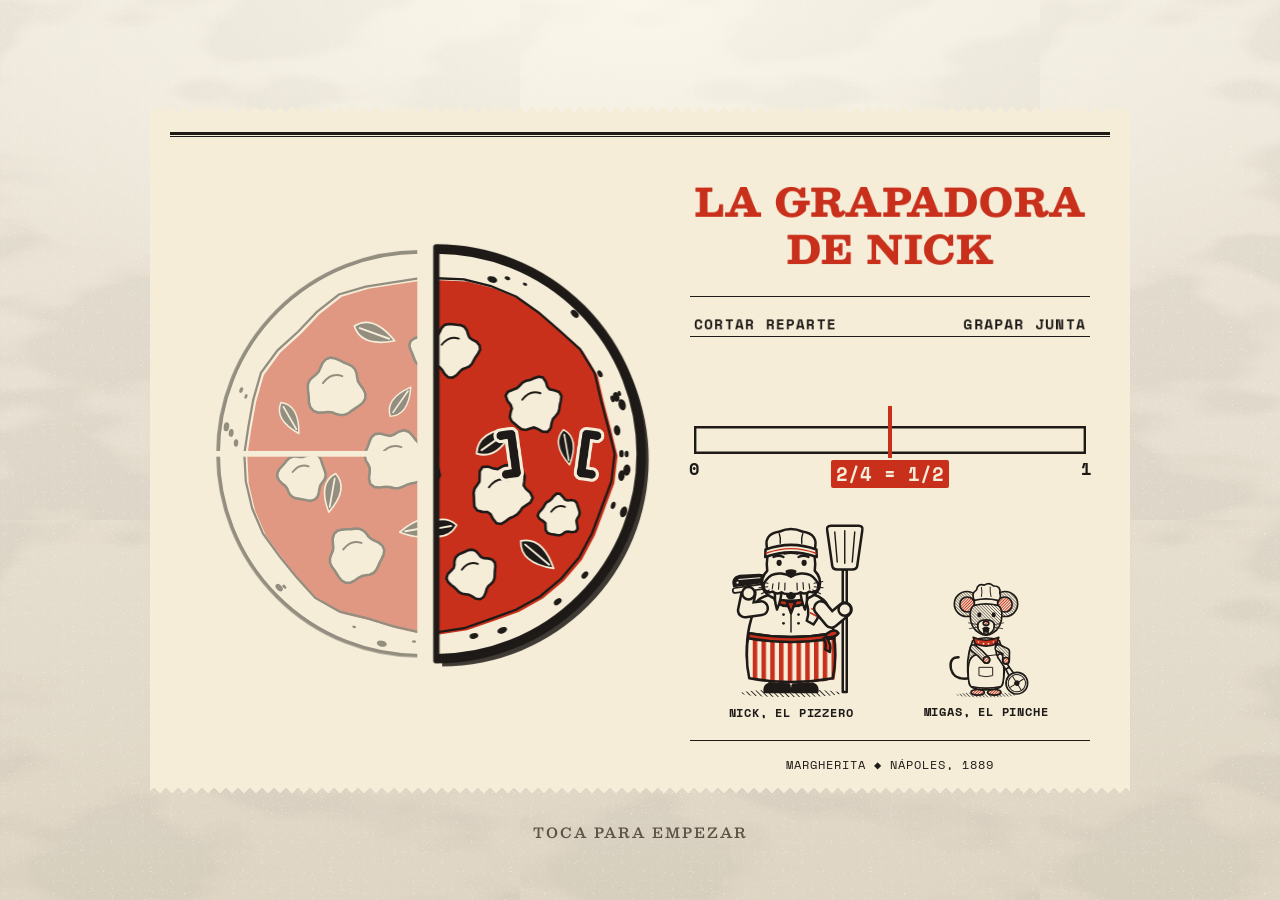
==== commit 9ea457e3: "Versión de aula: La grapadora de Nick · versión 1.2 Generada original d1b7bd8+cambios sin guardar. E" ====
--- a/index.html
+++ b/index.html
@@ -1,7 +1,11 @@
 <!doctype html>
-<!-- Generado por construye.mjs a partir de src/: edita src/pagina.html y los módulos, no este fichero. -->
 <html lang="es">
 <head>
+<!--
+  La grapadora de Nick · versión 1.2
+  © Andrés Asensio · CC BY-NC-ND 4.0 · https://creativecommons.org/licenses/by-nc-nd/4.0/deed.es
+  Versión de aula generada el 2026-11-18 a partir del original d1b7bd8+cambios sin guardar.
+-->
 <meta charset="utf-8">
 <meta name="viewport" content="width=device-width, initial-scale=1, viewport-fit=cover">
 <meta name="robots" content="noindex, nofollow, noarchive, noimageindex">
@@ -9,46 +13,86 @@
 <title>La grapadora de Nick</title>
 <link rel="preconnect" href="https://fonts.googleapis.com">
 <link rel="preconnect" href="https://fonts.gstatic.com" crossorigin>
-<link rel="stylesheet" href="https://fonts.googleapis.com/css2?family=Bree+Serif&family=Nunito:ital,wght@0,400;0,700;1,400&family=Space+Mono:wght@400;700&display=swap">
+<link rel="stylesheet" href="https://fonts.googleapis.com/css2?family=Besley:wght@600;700;800&family=Nunito:ital,wght@0,400;0,700;1,400&family=Space+Mono:wght@400;700&display=swap">
 <style>
-/* ══════════════════════════════════════════════════════════════════════
-   LA GRAPADORA DE NICK · la piel
-   La disposición de Las piezas de Miut —la cabecera en una hoja con sus
-   pestañas, las hojas de papel, los botones, el acta— sobre la encimera de
-   mármol de la pizzería: clara, con sus vetas y un poco de harina. De
-   noche, la pizarra verde del local. Proyector: papel blanco y tinta negra.
-   ══════════════════════════════════════════════════════════════════════ */
+:root{--ppP:#F5EDD8; --lnP:#1E1A17; --rjP:#C9301C; --pp:#FBF5E4; --ln:#1E1A17; --rj:#C9301C}
+html[data-tema="noche"]{--pp:#2B241F; --ln:#F1E7D0; --rj:#F2705A}
+html[data-tema="proyector"]{--ppP:#FFFFFF; --lnP:#000000; --rjP:#C01F10; --pp:#FFFFFF; --ln:#000000; --rj:#C01F10}
+.papel{--pp:var(--ppP); --ln:var(--lnP); --rj:var(--rjP)}
+:root, .papel{--lw:2px; --lf:1.15px; --lg:1.9px;
+  --t0:var(--pp); --t1:var(--pp); --t2:var(--rj); --t3:var(--ln); --t4:var(--pp); --t5:var(--pp); --t9:var(--pp); --ta:var(--ln); --tb:var(--pp); --tk:var(--rj)}
+:root{--t6:url(#trR); --t7:url(#trN3); --tc:url(#trN2); --td:url(#trR); --tn:url(#trRaya); --trSuelo:url(#trN2)}
+.papel{--t6:url(#trRp); --t7:url(#trN3p); --tc:url(#trN2p); --td:url(#trRp); --tn:url(#trRayap); --trSuelo:url(#trN2p)}
+.trP{fill:var(--pp)} .trK{fill:var(--ln)} .trJ{fill:var(--rj)}
+.trPp{fill:var(--ppP)} .trKp{fill:var(--lnP)} .trJp{fill:var(--rjP)}
+
+.fg{display:block;overflow:visible}
+.fg .L{stroke:var(--ln);stroke-width:var(--lw);stroke-linejoin:round;stroke-linecap:round;fill:none}
+.fg .l{fill:none;stroke:var(--ln);stroke-width:var(--lf);stroke-linejoin:round;stroke-linecap:round}
+.fg .l.g{stroke-width:var(--lg)} .fg .l.r{stroke:var(--rj)} .fg .l.p{stroke:var(--pp)}
+.fg .pelos .l{stroke-width:.9px}
+.fg .pes{stroke-width:1.5px} .fg .onda{stroke-width:2.3px}
+.fg .k{fill:var(--pp);stroke:none}
+.fg .w{stroke:none;transform:translate(1.4px,1px)}
+.fg .t0{fill:var(--t0)} .fg .t1{fill:var(--t1)} .fg .t2{fill:var(--t2)} .fg .t3{fill:var(--t3)} .fg .t4{fill:var(--t4)} .fg .t5{fill:var(--t5)} .fg .t6{fill:var(--t6)}
+.fg .t7{fill:var(--t7)} .fg .t9{fill:var(--t9)} .fg .ta{fill:var(--ta)} .fg .tb{fill:var(--tb)} .fg .tc{fill:var(--tc)} .fg .tk{fill:var(--tk)} .fg .td{fill:var(--td)} .fg .tn{fill:var(--tn)}
+.fg .bo{fill:none;stroke:var(--ln);stroke-width:calc(var(--g) * 1px + 2 * var(--lw));stroke-linecap:round;stroke-linejoin:round}
+.fg .bi{fill:none;stroke-width:calc(var(--g) * 1px);stroke-linecap:round;stroke-linejoin:round}
+.fg .bi.t0{stroke:var(--t0)} .fg .bi.t1{stroke:var(--t1)} .fg .bi.t5{stroke:var(--t5)} .fg .bi.t6{stroke:var(--t6)} .fg .bi.t7{stroke:var(--t7)}
+.fg .ojo, .fg .pt, .fg .peca{fill:var(--ln)}
+.fg .lunar{fill:var(--pp)}
+.fg .cola{fill:none;stroke:var(--ln);stroke-width:3px;stroke-linecap:round}
+.fg .auri{fill:none;stroke:var(--t3);stroke-width:4.6px;stroke-linecap:round}
+.fg .auriK{fill:none;stroke:var(--pp);stroke-width:8px;stroke-linecap:round} .fg .copa{fill:var(--t3);stroke:var(--pp);stroke-width:1.6px}
+.fg .suelo{fill:var(--trSuelo)}
+.fg .pzT{stroke:none}
+.fg .arco{fill:none;stroke:var(--ln);stroke-width:3.4px;stroke-linecap:round}
+.fg .rayos{fill:none;stroke:var(--rj);stroke-width:2.6px;stroke-linecap:round}
+.fg .vnFondo{fill:var(--pp)} .fg .vnSuelo{fill:var(--trSuelo)}
+.fg .vnAro{fill:none;stroke:var(--ln);stroke-width:4px} .fg .vnAro2{fill:none;stroke:var(--rj);stroke-width:1.4px}
+.fg-trampa .t9{fill:var(--td)}
+.fg .selloAro{fill:var(--pp);stroke:var(--ln);stroke-width:2.6px} .fg .selloBrazo{fill:var(--rj);stroke:var(--ln);stroke-width:1.6px;stroke-linejoin:round}
+.fg .selloBase{fill:none;stroke:var(--ln);stroke-width:4px;stroke-linecap:round} .fg .selloEje{fill:var(--pp)}
+
+.pzBorde{fill:var(--pp);stroke:var(--ln);stroke-width:3px}
+.pzTueste{fill:var(--ln)}
+.pzTomate{fill:var(--rj);transform:translate(1.8px,1.3px)}
+.pzTomateL{fill:none;stroke:var(--ln);stroke-width:1.4px}
+.pzMozza{fill:var(--pp);stroke:var(--ln);stroke-width:1.6px}
+.pzMozzaL{fill:none;stroke:var(--ln);stroke-width:1.2px;stroke-linecap:round}
+.pzHoja{fill:var(--ln);stroke:var(--pp);stroke-width:.9px;stroke-linejoin:round}
+.pzNervio{fill:none;stroke:var(--pp);stroke-width:1px;stroke-linecap:round}
+
+.pj .ojo{transform-box:fill-box;transform-origin:center}
+.pj.calla .boca{opacity:0}
+.pj.parla .boca{animation:parla .34s steps(1) 4}
+@keyframes parla{50%{opacity:0}}
+@media (prefers-reduced-motion: reduce){ .pj.parla .boca{animation:none} }
+</style>
+<style>
 :root{
   --fondo1:#EFE9DD; --fondo2:#DED5C4; --luz:rgba(255,252,240,.7);
   --veta:url("data:image/svg+xml;utf8,<svg xmlns='http://www.w3.org/2000/svg' width='520' height='520'><filter id='v'><feTurbulence type='fractalNoise' baseFrequency='.004 .012' numOctaves='3' seed='11' stitchTiles='stitch'/><feColorMatrix values='0 0 0 0 .45  0 0 0 0 .40  0 0 0 0 .34  0 0 0 9 -4.2'/></filter><rect width='520' height='520' filter='url(%23v)' opacity='.16'/></svg>");
   --harina:url("data:image/svg+xml;utf8,<svg xmlns='http://www.w3.org/2000/svg' width='180' height='180'><filter id='h'><feTurbulence type='fractalNoise' baseFrequency='.9' numOctaves='1' seed='3' stitchTiles='stitch'/><feColorMatrix values='0 0 0 0 1  0 0 0 0 1  0 0 0 0 1  0 0 0 7 -4.6'/></filter><rect width='180' height='180' filter='url(%23h)' opacity='.5'/></svg>");
-  --noche:#F6EEDF; --panel:#FFFCF4; --panel2:#FBF4E6; --linea:#D9C6A6;
-  --tinta:#2E2218; --tenue:#7D6650;
-  --morado:#8A6A9E; --oro:#A8661B; --rojo:#B0442C; --verde:#4F7A2E;
-  --sombra:rgba(70,45,20,.22); --brillo:rgba(214,150,50,.18);
-  /* los de la casa */
-  --tomate:#C4462F; --tomateO:#9E3423; --azul:#2F6E8C; --albahaca:#5C7A3E;
-  --corteza:#C98A3E; --cortezaO:#A96C28; --queso:#F3DCA2; --carton:#C89A63; --grapa:#C6CBD1;
-  --pizarra:#2E4034; --tizaV:#8FA894; --tizaB:#EFF3EA;
-  --sello:url("data:image/svg+xml;utf8,<svg xmlns='http://www.w3.org/2000/svg' viewBox='0 0 14 14'><path d='M1.5 4.5 h9 a1.6 1.6 0 0 1 1.6 1.6 v1.2 h-2.4 v-.8 h-8.2 z'/><rect x='1.5' y='7.3' width='9.3' height='2.4' rx='.6'/><rect x='2.2' y='10' width='7.9' height='2.2' rx='.5'/><path d='M4 12.2 v1.3 M8.4 12.2 v1.3' stroke='black' stroke-width='1.2'/></svg>");
-  --rotulo:'Bree Serif',Georgia,serif; --letra:'Nunito',system-ui,sans-serif;
-}
-/* la pizarra del local: verde oscuro, con el polvo de la tiza */
+  --noche:#F3E9D0; --panel:#FBF5E4; --panel2:#F8F0DC; --linea:#CDBD98;
+  --tinta:#1E1A17; --tenue:#5E5244;
+  --oro:var(--rj); --morado:var(--tinta); --rojo:var(--rj); --verde:var(--tinta);
+  --sombra:rgba(70,45,20,.22); --brillo:rgba(201,48,28,.10);
+  --tomate:var(--rj); --tomateO:#A52414; --azul:var(--ln); --albahaca:var(--tinta);
+  --rotulo:'Besley','Rockwell','Roboto Slab','Georgia',serif; --letra:'Nunito',system-ui,sans-serif; --mono:'Space Mono',ui-monospace,'Courier New',monospace;
+}
 html[data-tema="noche"]{
   --fondo1:#2C3D33; --fondo2:#1E2B24; --luz:rgba(240,240,220,.10);
   --veta:none;
   --harina:url("data:image/svg+xml;utf8,<svg xmlns='http://www.w3.org/2000/svg' width='180' height='180'><filter id='h'><feTurbulence type='fractalNoise' baseFrequency='.8' numOctaves='2' seed='5' stitchTiles='stitch'/><feColorMatrix values='0 0 0 0 1  0 0 0 0 1  0 0 0 0 .95  0 0 0 5 -3.2'/></filter><rect width='180' height='180' filter='url(%23h)' opacity='.35'/></svg>");
   --noche:#1F1A16; --panel:#2B241F; --panel2:#342C26; --linea:#57493D;
-  --tinta:#F4EADB; --tenue:#C4B29A;
-  --morado:#B79CCB; --oro:#E6A84A; --rojo:#D2644B; --verde:#8DB36A;
-  --tomate:#E2725B; --azul:#57B8D6; --albahaca:#8DB36A;
-  --sombra:rgba(0,0,0,.45); --brillo:rgba(230,168,74,.16);
+  --tinta:#F4EADB; --tenue:#C4B29A; --tomateO:#F2705A;
+  --sombra:rgba(0,0,0,.45); --brillo:rgba(242,112,90,.14);
   color-scheme:dark}
 html[data-tema="proyector"]{
   --noche:#F4F4F4; --panel:#FFFFFF; --panel2:#FFFFFF; --linea:#1A1A1A;
-  --tinta:#000000; --tenue:#2B2B2B;
-  --oro:#8A5A00; --rojo:#B3261E; --verde:#1D6B12; --tomate:#B3261E; --azul:#0B5F86;
-  --sombra:rgba(0,0,0,.12); --brillo:rgba(138,90,0,.10)}
+  --tinta:#000000; --tenue:#2B2B2B; --tomateO:#C01F10;
+  --sombra:rgba(0,0,0,.12); --brillo:rgba(192,31,16,.08)}
 *{box-sizing:border-box}
 [hidden]{display:none !important}
 html{background:var(--fondo2)}
@@ -64,352 +108,395 @@
 .lienzo{max-width:760px;margin:0 auto;padding:12px 12px 36px;display:flex;flex-direction:column}
 html[data-movimiento="menos"] *{animation-duration:.001ms !important;transition-duration:.001ms !important}
 
-/* ── LA CABECERA: una sola hoja con el nombre y, en letra pequeña y sin
-   cajas, las acciones; debajo, los tres juegos como pestañas ── */
-.cab{padding:9px 14px 0;border:1px solid var(--linea);border-radius:13px;overflow:hidden;
+.cab{padding:13px 14px 0;border:1px solid var(--linea);border-radius:13px;overflow:hidden;position:relative;
   background:linear-gradient(180deg,var(--panel2),var(--panel));box-shadow:0 6px 18px var(--sombra)}
+.cab::before{content:"";position:absolute;left:0;right:0;top:0;height:9px;border-top:4px solid var(--ln);border-bottom:1.2px solid var(--ln);box-sizing:border-box}
 .rotulo{display:flex;align-items:center;gap:10px;flex-wrap:wrap}
 .rotulo > div{flex:1 1 0;min-width:0}
-.cab .sello{width:26px;height:26px;flex:0 0 26px;background:var(--oro);
-  -webkit-mask:var(--sello) center/contain no-repeat;mask:var(--sello) center/contain no-repeat}
-.cab h1{font-family:var(--rotulo);font-weight:400;font-size:19px;letter-spacing:1.8px;text-transform:uppercase;margin:0;color:var(--oro);line-height:1.1}
-.cab .sub{font-family:var(--rotulo);font-size:11px;letter-spacing:1.3px;text-transform:uppercase;color:var(--tenue);margin:0}
+.cab .sello{width:34px;height:34px;flex:0 0 34px;display:block}
+.cab .sello svg{width:100%;height:100%}
+.cab h1{font-family:var(--rotulo);font-weight:800;font-size:17px;letter-spacing:.6px;text-transform:uppercase;margin:0;color:var(--oro);line-height:1.1}
+.cab .sub{font-family:var(--mono);font-size:9.5px;letter-spacing:0;text-transform:uppercase;color:var(--tinta);margin:0}
 .cab .acc{margin-left:auto;display:flex;gap:16px}
-.cab .acc button{font-family:var(--rotulo);font-size:12.5px;letter-spacing:1.3px;text-transform:uppercase;color:var(--tenue);
-  background:none;border:0;border-bottom:1px solid transparent;padding:4px 0;cursor:pointer}
+.cab .acc button{font-family:var(--rotulo);font-weight:600;font-size:11.5px;letter-spacing:.8px;text-transform:uppercase;color:var(--tinta);
+  background:none;border:0;border-bottom:1px solid transparent;padding:3px 0;cursor:pointer}
 .cab .acc button:hover,.cab .acc button:focus-visible,.cab .acc button[aria-pressed="true"]{color:var(--oro);border-bottom-color:var(--oro);outline:none}
+@media (min-width:481px){ .cab h1{font-size:20px;letter-spacing:1.2px} .cab .acc button{font-size:12.5px;letter-spacing:1.2px} }
 @media (max-width:620px){
   .cab .acc{width:100%;margin:5px 0 0;padding-top:4px;border-top:1px solid var(--linea);justify-content:space-around;gap:6px}
 }
-.juegos{display:grid;grid-template-columns:repeat(3,1fr);margin:8px -14px 0;border-top:1px solid var(--linea)}
+.juegos{display:grid;grid-template-columns:repeat(3,1fr);margin:8px -14px 0;border-top:1.2px solid var(--ln)}
 .juegos button{font:inherit;cursor:pointer;text-align:center;color:var(--tinta);background:none;border:0;border-bottom:3px solid transparent;
   border-radius:0;padding:6px 4px 4px;line-height:1.2}
-.juegos button + button{border-left:1px solid var(--linea)}
-.juegos button b{display:block;font-family:var(--rotulo);font-weight:400;font-size:15px;letter-spacing:1.3px;text-transform:uppercase;color:var(--oro)}
+.juegos button + button{border-left:1.2px solid var(--ln)}
+.juegos button b{display:block;font-family:var(--rotulo);font-weight:800;font-size:15px;letter-spacing:1.3px;text-transform:uppercase;color:var(--tinta)}
 .juegos button span{display:block;font-size:11.5px;color:var(--tenue)}
 .juegos button:hover{background:var(--brillo)}
-.juegos button[aria-pressed="true"]{border-bottom-color:var(--oro);background:var(--brillo)}
-@media (max-width:480px){ .juegos button span{display:none} .juegos button b{font-size:13.5px;letter-spacing:.6px} .juegos button{padding:8px 2px 6px} }
-
-/* ── LAS HOJAS ── */
+.juegos button[aria-pressed="true"]{border-bottom-color:var(--rj);background:var(--ln)}
+.juegos button[aria-pressed="true"] b{color:var(--pp)} .juegos button[aria-pressed="true"] span{color:var(--pp);opacity:.75}
+@media (max-width:480px){ .juegos button span{display:none} .juegos button b{font-size:11px;letter-spacing:0} .juegos button{padding:8px 2px 6px} }
+
 .panel{background:linear-gradient(180deg,var(--panel2),var(--panel));border:1px solid var(--linea);border-radius:13px;
   padding:12px 13px;margin-top:9px;box-shadow:0 6px 18px var(--sombra)}
-.panel h2, .etq{font-family:var(--rotulo);font-weight:400;font-size:12px;letter-spacing:1.6px;text-transform:uppercase;color:var(--tenue);margin:0}
+.panel h2, .etq{font-family:var(--rotulo);font-weight:700;font-size:11.5px;letter-spacing:1.6px;text-transform:uppercase;color:var(--tinta);margin:0}
 .panel > h2{margin-bottom:8px}
 .caja{border:1px solid var(--linea);border-radius:12px;background:var(--noche);padding:9px 10px}
 
-/* ── LOS BOTONES ── */
 .botones{display:flex;gap:8px;flex-wrap:wrap;margin-top:11px;align-items:center}
-button.b{font-family:var(--rotulo);font-weight:400;font-size:14px;letter-spacing:1px;text-transform:uppercase;
-  padding:8px 14px;min-height:42px;border-radius:9px;border:1px solid var(--linea);cursor:pointer;
-  background:linear-gradient(180deg,var(--panel2),var(--panel));color:var(--tinta);box-shadow:0 2px 0 rgba(0,0,0,.28)}
-button.b:hover{border-color:var(--morado)}
-button.b:active{transform:translateY(2px);box-shadow:none}
-button.b.ok{background:linear-gradient(180deg,#F4CB72,#DDA23A);color:#2A1D06;border-color:#A8661B;box-shadow:0 2px 0 #7E4C12}
+button.b{font-family:var(--rotulo);font-weight:700;font-size:11.5px;letter-spacing:.3px;text-transform:uppercase;
+  padding:8px 11px;min-height:42px;border-radius:5px;border:1.4px solid var(--ln);cursor:pointer;
+  background:var(--panel);color:var(--tinta);box-shadow:2.5px 2.5px 0 var(--ln)}
+@media (min-width:481px){ button.b{font-size:13px;letter-spacing:.8px;padding:8px 14px} }
+button.b:hover{background:var(--brillo)}
+button.b:active{transform:translate(2px,2px);box-shadow:none}
+button.b.ok{background:var(--ln);color:var(--pp);box-shadow:2.5px 2.5px 0 var(--rj)}
+button.b.ok:hover{background:var(--ln);opacity:.88}
 button.b:disabled{opacity:.4;cursor:default;transform:none}
-button.b.borrar.seguro{background:var(--rojo);border-color:var(--rojo);color:#fff}
+button.b.borrar.seguro{background:var(--rojo);border-color:var(--ln);color:#fff}
 button.b:focus-visible{outline:2px solid var(--oro);outline-offset:2px}
 button.enlace{background:none;border:0;color:var(--tenue);text-decoration:underline;font:inherit;font-size:13.5px;cursor:pointer;padding:6px 4px}
 button.enlace:hover{color:var(--oro)}
 
-/* ── LOS AJUSTES, una hoja que se abre bajo la cabecera ── */
 .ajustes .aj{display:flex;align-items:center;gap:10px;flex-wrap:wrap;padding:6px 0;border-bottom:1px dashed var(--linea)}
 .ajustes .aj > .etq{min-width:130px}
 .ajustes .aj small{flex-basis:100%;color:var(--tenue);font-size:12.5px;margin-top:-2px}
-.ops{display:inline-flex;border:1px solid var(--linea);border-radius:20px;overflow:hidden;flex-wrap:wrap}
-.ops button{font-family:var(--rotulo);font-weight:400;font-size:13px;letter-spacing:1px;text-transform:uppercase;cursor:pointer;
-  background:none;border:0;color:var(--tenue);padding:6px 12px;min-height:34px}
-.ops button + button{border-left:1px solid var(--linea)}
-.ops button[aria-pressed="true"]{background:var(--oro);color:var(--panel)}
-
-/* ── EL ENCARGO: el cliente pide, Nick contesta; y por dónde se va ── */
+.ops{display:inline-flex;border:1.4px solid var(--ln);border-radius:5px;overflow:hidden;flex-wrap:wrap}
+.ops button{font-family:var(--rotulo);font-weight:600;font-size:12px;letter-spacing:.6px;text-transform:uppercase;cursor:pointer;
+  background:none;border:0;color:var(--tinta);padding:6px 11px;min-height:34px}
+.ops button + button{border-left:1.2px solid var(--ln)}
+@media (max-width:480px){ .ops button{font-size:10.5px;letter-spacing:0;padding:6px 8px} }
+.ops button[aria-pressed="true"]{background:var(--ln);color:var(--pp)}
+
 .enc-cab{display:flex;align-items:center;gap:10px;flex-wrap:wrap;margin-bottom:6px}
 .enc-cab .puntos{display:flex;gap:5px;flex-wrap:wrap;margin-left:auto;align-items:center}
-.puntos i{width:10px;height:10px;border-radius:50%;background:var(--linea);display:block}
-.puntos i.hecho{background:var(--oro)}
-.puntos i.aqui{box-shadow:0 0 0 2px var(--oro)}
-.cliente{margin:0;padding:8px 12px;border-left:4px solid var(--tomate);border-radius:0 9px 9px 0;background:var(--noche);font-size:16px;line-height:1.45}
-.cliente .quien{display:block;font-family:var(--rotulo);font-size:11.5px;letter-spacing:1.6px;text-transform:uppercase;color:var(--tomate);margin-bottom:1px}
-.cliente.tel{border-left-color:var(--azul);display:grid;grid-template-columns:58px 1fr;column-gap:10px;align-items:start}
+.puntos i{width:10px;height:10px;border-radius:50%;box-shadow:inset 0 0 0 1.4px var(--ln);display:block}
+.puntos i.hecho{background:var(--ln)}
+.puntos i.aqui{background:var(--rj)}
+.cliente{margin:0;padding:7px 10px;border-left:5px solid var(--tomate);border-top:1.2px solid var(--ln);border-bottom:1.2px solid var(--ln);font-size:16px;line-height:1.45}
+.cliente .quien{display:block;font-family:var(--mono);font-weight:700;font-size:10.5px;letter-spacing:1px;text-transform:uppercase;color:var(--tomate);margin-bottom:1px}
+.cliente.tel{border-left-color:var(--ln);display:grid;grid-template-columns:58px 1fr;column-gap:10px;align-items:start}
 .cliente.tel .cara{width:58px;height:58px;display:block}
-.cliente.tel .cara svg{width:100%;height:100%;display:block} .cliente.tel .quien{color:var(--azul)}
-.cliente .fA, .habla .fA, .tique .fA, .pizarra .fA, .opera .fA{color:var(--tomate)}
-.cliente .fB, .habla .fB, .tique .fB, .pizarra .fB, .opera .fB{color:var(--azul)}
+.cliente.tel .cara svg{width:100%;height:100%;display:block} .cliente.tel .quien{color:var(--tinta)}
+.cliente .fA, .habla .fA, .tique .fA, .opera .fA{color:var(--tomate)}
+.tique .fB{color:var(--pp);background:var(--ln);padding:0 4px;border-radius:2px;-webkit-box-decoration-break:clone;box-decoration-break:clone}
+.cliente .fB, .habla .fB{color:var(--ln);text-decoration:underline;text-decoration-thickness:2px;text-underline-offset:3px}
 .habla{display:grid;grid-template-columns:66px 1fr;gap:10px;align-items:start;margin-top:9px;padding:9px 12px;
-  border:1px solid var(--linea);border-radius:11px;background:var(--noche)}
-.habla .cara{width:66px;height:66px;display:block;margin-top:-4px}
-.habla .cara svg{display:block;width:100%;height:auto;overflow:visible}
-.habla .quien{font-family:var(--rotulo);font-size:12px;letter-spacing:2px;text-transform:uppercase;color:var(--albahaca)}
+  border:1.4px solid var(--ln);border-radius:5px;background:var(--panel)}
+.habla .cara{width:66px;height:66px;display:block;margin-top:-4px;overflow:hidden}
+.habla .cara svg{display:block;width:100%;height:auto;overflow:hidden}
+.habla .quien{font-family:var(--mono);font-weight:700;font-size:10.5px;letter-spacing:1px;text-transform:uppercase;color:var(--tinta)}
 .habla p{margin:2px 0 0;font-size:15.5px;line-height:1.45}
 .habla p b{color:var(--oro)}
 .habla.feliz .quien{color:var(--oro)}
 .practica{display:flex;align-items:center;gap:10px;flex-wrap:wrap;margin-top:10px;padding-top:8px;border-top:1px dashed var(--linea)}
 .practica .etq{min-width:0}
 
-/* Nick vive (el parpadeo lo lleva personajes.js): el brazo da el clac al grapar y salta con el pedido redondo */
-.cara .brazo{transform-box:fill-box;transform-origin:15% 100%}
-.habla.grapando .cara .brazo{animation:clac .5s ease-in-out}
-@keyframes clac{35%{transform:rotate(22deg)}60%{transform:rotate(-4deg)}}
 .habla.feliz .cara svg{animation:salta .55s cubic-bezier(.3,1.5,.5,1)}
 @keyframes salta{30%{transform:translateY(-6px) rotate(-3deg)}60%{transform:translateY(1px)}}
-.cara .boca-f{display:none}
-.habla.feliz .cara .boca{display:none}
-.habla.feliz .cara .boca-f{display:block}
-@media (prefers-reduced-motion: reduce){ .habla.grapando .cara .brazo,.habla.feliz .cara svg{animation:none} }
-
-/* ── LAS VENTANAS: la guía, el acta ── */
+.cara.suena svg{animation:tiembla .07s linear infinite alternate}
+@keyframes tiembla{from{transform:rotate(-1.4deg)}to{transform:rotate(1.4deg)}}
+@media (prefers-reduced-motion: reduce){ .cara.suena svg,.habla.feliz .cara svg{animation:none} }
+
 .modal{position:fixed;inset:0;background:rgba(12,8,20,.82);display:grid;place-items:center;padding:16px;z-index:60;overflow:auto}
 .modal .caja2{width:min(600px,100%);max-height:92vh;overflow:auto;border:1px solid var(--linea);border-radius:16px;padding:18px 20px;
   background:linear-gradient(180deg,var(--panel2),var(--panel));box-shadow:0 24px 60px rgba(0,0,0,.55)}
 .modal .caja2:focus{outline:none}
-.modal h2{font-family:var(--rotulo);font-weight:400;color:var(--oro);letter-spacing:1.5px;text-transform:uppercase;font-size:18px;margin:0 0 8px}
-.modal h3{font-family:var(--rotulo);font-weight:400;color:var(--oro);font-size:15px;letter-spacing:1px;margin:14px 0 4px}
+.modal h2{font-family:var(--rotulo);font-weight:800;color:var(--oro);letter-spacing:1px;text-transform:uppercase;font-size:17px;margin:0 0 8px;padding-bottom:5px;border-bottom:3px double var(--ln)}
+.modal h3{font-family:var(--rotulo);font-weight:700;color:var(--oro);font-size:15px;letter-spacing:1px;margin:14px 0 4px}
 .modal p,.modal li{font-size:14.5px}
 .acta .actaSub{margin:0 0 10px;color:var(--tenue)}
 .actaNombre{display:flex;align-items:center;gap:10px;margin-bottom:10px}
-.actaNombre input{flex:1;font:inherit;font-size:16px;padding:8px 10px;border-radius:9px;border:1px solid var(--linea);background:var(--noche);color:var(--tinta)}
+.actaNombre input{flex:1;font:inherit;font-size:16px;padding:8px 10px;border-radius:5px;border:1.4px solid var(--ln);background:var(--panel);color:var(--tinta)}
 .actaDatos{display:grid;grid-template-columns:repeat(auto-fit,minmax(130px,1fr));gap:6px;margin-bottom:10px}
-.actaDatos div{background:var(--noche);border:1px solid var(--linea);border-radius:9px;padding:6px 9px}
-.actaDatos b{display:block;font-family:'Space Mono',monospace;font-size:18px}
+.actaDatos div{background:var(--panel);border:1.4px solid var(--ln);border-radius:5px;padding:6px 9px}
+.actaDatos b{display:block;font-family:var(--mono);font-size:18px}
 .actaTabla{width:100%;border-collapse:collapse;font-size:14px;margin-bottom:10px}
-.actaTabla th{font-family:var(--rotulo);font-weight:400;font-size:12px;letter-spacing:1.2px;text-transform:uppercase;color:var(--tenue);text-align:left;padding:4px 6px;border-bottom:1px solid var(--linea)}
+.actaTabla th{font-family:var(--rotulo);font-weight:700;font-size:11.5px;letter-spacing:1.2px;text-transform:uppercase;color:var(--tinta);text-align:left;padding:4px 6px;border-bottom:1.4px solid var(--ln)}
 .actaTabla td{padding:6px;border-bottom:1px dashed var(--linea);vertical-align:top}
 .actaTabla td b{color:var(--oro)}
 .actaCodigos{display:grid;gap:6px;margin:6px 0 4px}
-.actaCodigos b{font-family:'Space Mono',monospace;font-size:18px;letter-spacing:2px;color:var(--oro);margin-left:8px}
+.actaCodigos b{white-space:nowrap;font-family:var(--mono);font-size:18px;letter-spacing:2px;color:var(--oro);margin-left:8px}
 .actaMsg{min-height:20px;color:var(--verde);margin:6px 0 0}
 .ac-det{margin:0 0 6px} .ac-det summary{cursor:pointer;color:var(--tenue);font-size:13.5px}
 .ac-ej{margin:6px 0 0;padding-left:0;list-style:none;font-size:13px}
 .ac-ej li{display:flex;gap:8px;padding:3px 0;border-bottom:1px dashed var(--linea);flex-wrap:wrap}
-.ac-ej .ac-h{font-family:'Space Mono',monospace;color:var(--tenue);font-size:11px;min-width:44px}
-.ac-ej .ac-c{font-family:'Space Mono',monospace}
+.ac-ej .ac-h{font-family:var(--mono);color:var(--tenue);font-size:11px;min-width:44px}
+.ac-ej .ac-c{font-family:var(--mono)}
 .ac-ej li.ok .ac-como::before{content:"✓ ";color:var(--verde)} .ac-ej li.no .ac-como::before{content:"✗ ";color:var(--rojo)}
 
-/* ── LA GUÍA: un foco sobre cada parte del mostrador y un papel que la explica ── */
 .guia{position:fixed;inset:0;z-index:80;cursor:pointer}
-.guia-foco{position:fixed;border-radius:13px;border:2px solid #F0C75E;pointer-events:none;
-  box-shadow:0 0 0 9999px rgba(30,16,6,.72),0 0 22px rgba(240,199,94,.55);
+.guia-foco{position:fixed;border-radius:8px;border:3px solid var(--rj);pointer-events:none;
+  box-shadow:0 0 0 9999px rgba(30,26,23,.74);
   transition:top .28s ease,left .28s ease,width .28s ease,height .28s ease}
 .guia-globo{position:fixed;z-index:81;width:min(340px,calc(100vw - 32px));cursor:default;
-  background:linear-gradient(180deg,var(--panel2),var(--panel));border:1px solid var(--oro);border-radius:14px;padding:13px 15px;
-  box-shadow:0 18px 44px rgba(0,0,0,.5);transition:top .28s ease,left .28s ease}
-.guia-globo .tit{display:flex;align-items:center;gap:8px;font-family:var(--rotulo);font-size:15px;letter-spacing:1.4px;text-transform:uppercase;color:var(--oro);margin-bottom:4px}
-.guia-globo .tit::before{content:'';width:18px;height:18px;flex:0 0 18px;background:var(--oro);-webkit-mask:var(--sello) center/contain no-repeat;mask:var(--sello) center/contain no-repeat}
+  background:var(--panel);border:1.6px solid var(--ln);border-radius:6px;padding:13px 15px;
+  box-shadow:5px 5px 0 var(--ln);transition:top .28s ease,left .28s ease}
+.guia-globo .tit{font-family:var(--rotulo);font-weight:800;font-size:14.5px;letter-spacing:1px;text-transform:uppercase;color:var(--oro);margin-bottom:5px;padding-bottom:4px;border-bottom:3px double var(--ln)}
 .guia-globo:focus{outline:none}
 .guia-globo p{margin:0;font-size:14.5px;line-height:1.5}
 .guia-globo p b{color:var(--oro)}
 .guia-pie{display:flex;align-items:center;justify-content:space-between;gap:10px;margin-top:11px}
-.guia-pie span{font-family:'Space Mono',monospace;font-size:11px;color:var(--tenue)}
+.guia-pie span{font-family:var(--mono);font-size:11px;color:var(--tenue)}
 .guia-pie .botones{margin:0}
 .guia-pie button.b{min-height:36px;padding:5px 12px}
 
-/* ── EL PIE ── */
-footer{margin-top:26px;padding-top:12px;border-top:1px solid var(--linea);text-align:center;
-  font-family:'Space Mono',monospace;font-size:10.5px;letter-spacing:1.2px;text-transform:uppercase;color:var(--tenue)}
-footer a{color:var(--tenue)}
-html:not([data-tema="noche"]):not([data-tema="proyector"]) footer{color:#5a4a36;border-top-color:rgba(90,66,38,.3)}
-
-/* ── EL AULA: todo un tercio más grande y, si cabe, el encargo y el tique
-   a la izquierda y la mesa a la derecha, siempre a la vista ── */
-@media (min-width:900px){ html[data-aula="si"] body{zoom:1.32;padding-left:22px;padding-right:22px} }
-@media (min-width:900px) and (max-height:820px){ html[data-aula="si"] body{zoom:1.12} }
+footer{margin-top:26px;padding-top:12px;border-top:3px double var(--ln);text-align:center;
+  font-family:var(--mono);font-size:10.5px;letter-spacing:1.2px;text-transform:uppercase;color:var(--tinta)}
+footer a{color:var(--tinta)}
+footer .ancla{display:block;margin:0 0 7px;letter-spacing:1px}
+html[data-tema="noche"] footer{border-top-color:var(--tenue)}
+
+@media (min-width:1100px){
+  .lienzo{max-width:1248px;display:grid;grid-template-columns:minmax(0,.86fr) minmax(0,1fr);gap:0 12px;align-items:stretch;padding-top:8px;padding-bottom:10px}
+  .lienzo > *{grid-column:1 / -1}
+  .lienzo > .cab{grid-row:1} .lienzo > .ajustes{grid-row:2} .lienzo > #tique{grid-row:4} .lienzo > footer{grid-row:5;margin-top:10px;padding-top:8px}
+  .lienzo > #encargo{grid-column:1;grid-row:3}
+  .lienzo > #mesa{grid-column:2;grid-row:3}
+  .cab{padding-top:12px} .juegos{margin-top:5px} .juegos button{padding:4px 4px 3px}
+  .panel{margin-top:8px;padding:10px 13px}
+  .habla{grid-template-columns:92px 1fr} .habla .cara{width:92px;height:92px}
+  .habla p, .cliente{font-size:17px}
+  html[data-juego="telefono"] .habla p, html[data-juego="telefono"] .cliente{font-size:15.5px}
+  html[data-juego="telefono"] .pizarra{padding:9px 14px 10px}
+  html[data-juego="telefono"] .pizarra .bots{margin-top:6px}
+}
+@media (min-width:900px){ html[data-aula="si"] body{zoom:var(--aula,1.32)} }
 html[data-aula="si"] .lienzo{max-width:860px}
-@media (min-width:1100px){
-  html[data-aula="si"] .lienzo{max-width:1500px;display:grid;grid-template-columns:minmax(0,.9fr) minmax(0,1.1fr);gap:0 18px;align-items:start}
-  html[data-aula="si"] .lienzo > *{grid-column:1}
-  html[data-aula="si"] .lienzo > .cab{grid-column:1 / -1}
-  html[data-aula="si"] .lienzo > #mesa{grid-column:2;grid-row:2 / span 12;position:sticky;top:8px}
-}
+@media (min-width:1100px){ html[data-aula="si"] .lienzo{max-width:1248px} html[data-aula="si"] footer{display:none} }
 @media print{
   body{background:#fff} .cab .acc,.mandos,.botones,.guia,.modal,.inicio{display:none !important}
   .panel{box-shadow:none;break-inside:avoid}
 }
 </style>
 <style>
-/* ── LA MESA: las cajas de cartón con su pizza, y debajo los mandos ── */
-.mesa .cajas{display:flex;gap:10px;justify-content:center;align-items:flex-start;padding:10px;border-radius:12px;
-  background:repeating-linear-gradient(94deg,#9A6A42 0 30px,#8A5E3B 30px 60px);box-shadow:inset 0 0 0 4px #6E4A2E}
-html[data-tema="proyector"] .mesa .cajas{background:#eee;box-shadow:inset 0 0 0 2px #1a1a1a}
-.cajaP{flex:1;max-width:280px;background:var(--carton);border-radius:10px;padding:7px;
-  box-shadow:inset 0 0 0 2px #A87C48, 0 3px 6px rgba(0,0,0,.25);cursor:pointer;transition:box-shadow .15s}
-.cajaP.activa{box-shadow:inset 0 0 0 3px #F3DCA2, 0 0 0 3px var(--oro), 0 4px 10px rgba(0,0,0,.3)}
-.cajaP .tapa{font-family:'Space Mono',monospace;font-size:9.5px;letter-spacing:1px;color:#6E4A2E;text-align:center;margin-bottom:3px}
-/* en las comparaciones cada caja es de una mesa y lo lleva puesto: una cinta del color de su marca */
-.cajaP.mA{border-top:5px solid var(--tomate)} .cajaP.mA .tapa{color:var(--tomateO)}
-.cajaP.mB{border-top:5px solid var(--azul)}  .cajaP.mB .tapa{color:var(--azul)}
-.cajaP.mA.activa{box-shadow:inset 0 0 0 3px #F3DCA2, 0 0 0 3px var(--tomate), 0 4px 10px rgba(0,0,0,.3)}
-.cajaP.mB.activa{box-shadow:inset 0 0 0 3px #F3DCA2, 0 0 0 3px var(--azul), 0 4px 10px rgba(0,0,0,.3)}
+.mesa .cajas{display:flex;gap:10px;justify-content:center;align-items:flex-start;padding:10px;border-radius:4px;
+  background:#EFE4C6;box-shadow:inset 0 0 0 3px var(--ln), inset 0 0 0 5.4px #EFE4C6, inset 0 0 0 6.4px var(--ln)}
+html[data-tema="noche"] .mesa .cajas{background:#14110E;box-shadow:inset 0 0 0 3px var(--ln), inset 0 0 0 5.4px #14110E, inset 0 0 0 6.4px var(--ln)}
+html[data-tema="proyector"] .mesa .cajas{background:#EEE;box-shadow:inset 0 0 0 3px #000, inset 0 0 0 5.4px #EEE, inset 0 0 0 6.4px #000}
+.cajaP{flex:1;max-width:280px;background:var(--pp);border:2px solid var(--ln);border-radius:3px;padding:5px;
+  box-shadow:3px 3px 0 var(--ln);cursor:pointer}
+html[data-tema="noche"] .cajaP{box-shadow:3px 3px 0 #000}
+.cajaP .tapa{font-family:var(--mono);font-weight:700;font-size:10px;letter-spacing:1px;color:var(--ln);text-align:center;margin-bottom:3px}
+.cajaP.activa{box-shadow:3px 3px 0 var(--ln), 0 0 0 3px var(--rj)}
+.cajaP.mA{border-color:var(--rj);box-shadow:3px 3px 0 var(--rj)} .cajaP.mA .tapa{color:var(--pp);background:var(--rj);margin:-5px -5px 3px;padding:2px 0}
+.cajaP.mB{border-color:var(--ln);box-shadow:3px 3px 0 var(--ln)} .cajaP.mB .tapa{color:var(--pp);background:var(--ln);margin:-5px -5px 3px;padding:2px 0}
+.cajaP.mA.activa{box-shadow:3px 3px 0 var(--rj), 0 0 0 3px rgba(201,48,28,.5)}
+.cajaP.mB.activa{box-shadow:3px 3px 0 var(--ln), 0 0 0 3px rgba(30,26,23,.42)}
+html[data-tema="noche"] .cajaP.mB.activa{box-shadow:3px 3px 0 #000, 0 0 0 3px rgba(241,231,208,.7)}
 svg.pizza{display:block;width:100%;height:auto;touch-action:manipulation}
 .corte{cursor:pointer}
-/* la porción elegida se separa de la pizza, como cuando la levantas de la caja */
-.corte.apagada{opacity:.55}
-.corte.elegida{filter:drop-shadow(0 4px 5px rgba(60,40,20,.45))}
+.corte .filo{fill:none;stroke:var(--pp);stroke-width:3.2px;stroke-linejoin:round}
+.corte.elegida .filo{stroke:var(--ln);stroke-width:3.6px}
+.corte .sombraP{fill:var(--ln);opacity:.85}
+.corte.apagada{opacity:.45}
 .grapa-nueva{animation:seva 2.6s ease-out forwards;transform-box:view-box}
-.costura-nueva{animation:seCose 2.6s ease-out forwards}
+.grapaK{fill:none;stroke:var(--pp);stroke-width:9px;stroke-linecap:round;stroke-linejoin:round}
+.grapaT{fill:none;stroke:var(--ln);stroke-width:5.2px;stroke-linecap:round;stroke-linejoin:round}
+.costura-nueva{fill:none;stroke:var(--ln);stroke-width:2.4px;stroke-dasharray:6 5;animation:seCose 2.6s ease-out forwards}
+.rayaCorte{fill:none;stroke:var(--pp);stroke-width:3.4px;stroke-linecap:round}
 @keyframes seva{0%{opacity:0;transform:scale(1.7)}8%{opacity:1;transform:scale(1)}82%{opacity:1}100%{opacity:0}}
 @keyframes seCose{0%{opacity:0}8%{opacity:.85}48%{opacity:.85}66%{opacity:0}100%{opacity:0}}
-
-/* los mandos: una fila por cosa que se puede tocar, con su etiqueta */
+@keyframes sevaQ{0%{opacity:0}8%{opacity:1}82%{opacity:1}100%{opacity:0}}
+@media (prefers-reduced-motion: reduce){ .grapa-nueva{animation-name:sevaQ} }
+
 .mandos .fila{display:flex;gap:7px;align-items:center;flex-wrap:wrap;margin-top:10px}
 .mandos .fila .etq{min-width:86px}
 .mandos .tiras{display:flex;gap:6px;flex-wrap:wrap}
-button.n{font-family:'Space Mono',monospace;font-weight:700;font-size:15px;min-width:42px;min-height:42px;padding:5px 10px;border-radius:9px;
-  border:1px solid var(--linea);background:var(--noche);color:var(--tinta);cursor:pointer;box-shadow:0 2px 0 rgba(0,0,0,.18)}
-button.n:hover{border-color:var(--morado)}
-button.n:active{transform:translateY(2px);box-shadow:none}
-button.n[aria-pressed="true"]{background:var(--oro);border-color:var(--oro);color:var(--panel)}
-/* los cortes que no respetan las piezas van punteados: el primer toque avisa, el segundo corta */
-button.n.rompe{border-style:dashed;border-color:#C98F7B;color:var(--tomateO)}
-button.n.avisa{background:#C87A28;color:#fff;border-color:#9A5C1B;border-style:solid;animation:tiembla .28s}
-@keyframes tiembla{25%{transform:translateX(-2px)}75%{transform:translateX(2px)}}
+button.n{font-family:var(--mono);font-weight:700;font-size:15px;min-width:42px;min-height:42px;padding:5px 10px;border-radius:4px;
+  border:1.4px solid var(--ln);background:var(--panel);color:var(--tinta);cursor:pointer;box-shadow:2.5px 2.5px 0 var(--ln)}
+button.n:hover{background:var(--brillo)}
+button.n:active{transform:translate(2px,2px);box-shadow:none}
+button.n[aria-pressed="true"]{background:var(--ln);color:var(--pp);box-shadow:2.5px 2.5px 0 var(--rj)}
+button.n.rompe{border-style:dashed;border-color:var(--rj);color:var(--tomateO)}
+button.n.avisa{background:var(--rj);color:#fff;border-color:var(--ln);border-style:solid;animation:tiemblaB .28s}
+@keyframes tiemblaB{25%{transform:translateX(-2px)}75%{transform:translateX(2px)}}
 .mandos .botones{margin-top:10px}
-
-/* ── LA PIZARRA DE NICK: el signo, antes de poder contar ── */
-.pizarra{margin-top:10px;background:var(--pizarra);border:6px solid #6E4A2E;border-radius:8px;padding:10px 12px 12px;
-  box-shadow:inset 0 0 26px rgba(0,0,0,.45);text-align:center}
-.pizarra .rot{font-family:'Space Mono',monospace;font-size:10px;letter-spacing:2px;color:var(--tizaV);margin-bottom:6px}
-.pizarra .linea{font-family:var(--rotulo);font-size:22px;color:var(--tizaB);display:flex;gap:11px;align-items:center;justify-content:center;flex-wrap:wrap}
-.pizarra .fA{color:#F0A79A} .pizarra .fB{color:#9FD0E6}
-.pizarra .hueco-signo{display:inline-block;min-width:44px;padding:1px 8px;border-radius:5px;border:2px dashed #7E9686;color:var(--tizaV)}
-.pizarra .signo{display:inline-block;min-width:44px;font-size:27px;color:#F7E9A0}
-.pizarra .apuesta{font-family:'Space Mono',monospace;font-size:10.5px;letter-spacing:1px;color:var(--tizaV);margin-top:6px}
+@media (min-width:1100px){
+  .cajaP{max-width:282px} .mesa .cajas{padding-top:8px;padding-bottom:8px}
+  .mandos{display:grid;grid-template-columns:auto 1fr;gap:0 18px;align-items:start}
+  .mandos .fila{margin-top:8px}
+  .mandos .botones{grid-column:2;grid-row:1 / span 2;justify-content:flex-end;margin-top:8px;gap:6px}
+  .mandos .botones button.b{min-height:38px;padding:6px 12px}
+  .mesa:has(.cajas > .cajaP:only-child){display:grid;grid-template-columns:376px minmax(0,1fr);gap:0 16px;align-content:start}
+  .mesa:has(.cajas > .cajaP:only-child) .cajaP{max-width:356px}
+  .mesa:has(.cajas > .cajaP:only-child) > .cajas{grid-column:1;grid-row:1 / span 2}
+  .mesa:has(.cajas > .cajaP:only-child) > .mandos{grid-column:2;grid-row:1;display:block}
+  .mesa:has(.cajas > .cajaP:only-child) > .mandos .botones{justify-content:flex-start}
+  .mesa:has(.cajas > .cajaP:only-child) > .aviso{grid-column:2;grid-row:2;align-self:start}
+}
+
+.pizarra{margin-top:10px;background:#1E1A17;border-radius:3px;padding:15px 16px 16px;
+  box-shadow:inset 0 0 0 3px #1E1A17, inset 0 0 0 4.4px var(--rjP);text-align:center;--tiza:#F5EDD8;--tizaV:#D8CDB4}
+html[data-tema="noche"] .pizarra{background:#0E0C0A;box-shadow:inset 0 0 0 3px #0E0C0A, inset 0 0 0 4.4px var(--rj)}
+.pizarra .rot{font-family:var(--mono);font-weight:700;font-size:10px;letter-spacing:2px;color:var(--tizaV);margin-bottom:6px}
+.pizarra .linea{font-family:var(--rotulo);font-weight:700;font-size:23px;color:var(--tiza);display:flex;gap:11px;align-items:center;justify-content:center;flex-wrap:wrap}
+.pizarra .fA{color:#FF8F7A} .pizarra .fB{color:var(--tiza)}
+.pizarra .hueco-signo{display:inline-block;min-width:44px;padding:1px 8px;border-radius:4px;border:2px dashed #8C8272;color:var(--tizaV)}
+.pizarra .signo{display:inline-block;min-width:44px;color:#FFE9A8;line-height:0}
+.pizarra .signo svg{width:36px;height:36px;overflow:visible}
+.pizarra .signo path{fill:none;stroke:currentColor;stroke-width:3.6;stroke-linecap:round;stroke-linejoin:round}
+.pizarra .signo svg.escribe path{stroke-dasharray:1;stroke-dashoffset:1;animation:tizaEscribe .32s ease-out forwards}
+@keyframes tizaEscribe{to{stroke-dashoffset:0}}
+@media (prefers-reduced-motion: reduce){ .pizarra .signo svg.escribe path{animation:none;stroke-dashoffset:0} }
+.pizarra .apuesta{font-family:var(--mono);font-size:10.5px;letter-spacing:1px;color:var(--tizaV);margin-top:6px}
 .pizarra .bots{display:flex;gap:8px;justify-content:center;margin-top:9px}
-.pizarra .bots button{font-family:var(--rotulo);font-size:21px;width:56px;min-height:42px;border-radius:8px;border:2px solid #7E9686;
-  background:rgba(255,255,255,.07);color:var(--tizaB);cursor:pointer}
-.pizarra .bots button:hover{background:rgba(255,255,255,.16)}
-html[data-tema="proyector"] .pizarra{background:#F4F1E6;border-color:#555;box-shadow:none}
-html[data-tema="proyector"] .pizarra .linea,html[data-tema="proyector"] .pizarra .signo,html[data-tema="proyector"] .pizarra .bots button{color:#000}
-html[data-tema="proyector"] .pizarra .rot,html[data-tema="proyector"] .pizarra .apuesta{color:#444}
-
-/* ── EL PAPEL: el encargo por teléfono se corta sobre el papel ── */
-.papel{display:grid;gap:10px}
-.papel .fr{display:grid;grid-template-columns:auto 1fr;gap:6px 14px;align-items:center;padding:8px 10px;border:1px solid var(--linea);border-radius:11px;background:var(--noche)}
-.papel .fr .quien{grid-column:1 / -1;font-family:var(--rotulo);font-size:11.5px;letter-spacing:1.6px;text-transform:uppercase}
-.papel .fr.mA .quien{color:var(--tomate)} .papel .fr.mB .quien{color:var(--azul)}
-.papel .fr svg{width:150px;height:auto;display:block}
-.papel .fr .tiras{display:flex;gap:6px;flex-wrap:wrap;align-items:center}
-.papel .fr .tiras .etq{flex-basis:100%}
-
-/* ── EL TIQUE: la regla y la operación escrita ── */
-.tique h2{text-align:center;letter-spacing:3px}
-.lectura{font-size:16px;margin:0 0 2px;text-align:center}
-.lectura b{font-family:var(--rotulo);font-size:22px;color:var(--oro)}
-.desglose{font-size:13px;color:var(--tenue);text-align:center;margin:0 0 8px;min-height:18px}
+.pizarra .bots button{font-family:var(--rotulo);font-weight:700;font-size:21px;width:56px;min-height:42px;border-radius:4px;border:1.4px solid var(--tiza);
+  background:none;color:var(--tiza);cursor:pointer}
+.pizarra .bots button:hover{background:rgba(255,255,255,.14)}
+html[data-tema="proyector"] .pizarra{background:#FFF;box-shadow:inset 0 0 0 3px #000, inset 0 0 0 5px #FFF, inset 0 0 0 6px #000;--tiza:#000;--tizaV:#333}
+html[data-tema="proyector"] .pizarra .fA{color:var(--rj)} html[data-tema="proyector"] .pizarra .signo{color:#000}
+html[data-tema="proyector"] .pizarra .hueco-signo{border-color:#555}
+html[data-tema="proyector"] .pizarra .bots button:hover{background:#EEE}
+
+.papel-tel{display:grid;gap:10px}
+.papel-tel .fr{display:grid;grid-template-columns:auto 1fr;gap:6px 14px;align-items:center;padding:0 10px 9px;border:1.4px solid var(--ln);border-radius:3px;background:var(--panel);box-shadow:3px 3px 0 var(--ln)}
+.papel-tel .fr .quien{grid-column:1 / -1;font-family:var(--mono);font-weight:700;font-size:10.5px;letter-spacing:1px;text-transform:uppercase;color:var(--pp);margin:0 -10px;padding:3px 10px}
+.papel-tel .fr.mA{border-color:var(--rj);box-shadow:3px 3px 0 var(--rj)} .papel-tel .fr.mA .quien{background:var(--rj)}
+.papel-tel .fr.mB .quien{background:var(--ln)}
+.papel-tel .fr svg{width:150px;height:auto;display:block}
+.papel-tel .fr .tiras{display:flex;gap:6px;flex-wrap:wrap;align-items:center}
+.papel-tel .fr .tiras .etq{flex-basis:100%}
+@media (min-width:1100px){ .papel-tel{grid-template-columns:1fr 1fr;align-items:start} }
+
+.tique{position:relative;border-color:transparent;border-radius:0;padding:12px 13px 13px;
+  -webkit-mask:conic-gradient(from -45deg at bottom,#0000,#000 1deg 89deg,#0000 90deg) bottom/12px 51% repeat-x, conic-gradient(from 135deg at top,#0000,#000 1deg 89deg,#0000 90deg) top/12px 51% repeat-x;
+  mask:conic-gradient(from -45deg at bottom,#0000,#000 1deg 89deg,#0000 90deg) bottom/12px 51% repeat-x, conic-gradient(from 135deg at top,#0000,#000 1deg 89deg,#0000 90deg) top/12px 51% repeat-x}
+.tique h2{text-align:center;font-size:13px;letter-spacing:5px;font-weight:800;border-top:3px solid var(--ln);border-bottom:1.2px solid var(--ln);padding:1px 0 0;margin-bottom:6px;line-height:1.35}
+.lectura{font-family:var(--mono);font-size:14.5px;margin:0 0 2px;text-align:center}
+.lectura b{font-family:var(--rotulo);font-size:22px;font-weight:800;color:var(--oro)}
+.desglose{font-family:var(--mono);font-size:11.5px;letter-spacing:-.2px;color:var(--tenue);text-align:center;margin:0 0 8px;min-height:18px}
 .desglose b{color:var(--tinta)}
 .regla{position:relative;height:84px;margin:6px 4px 0}
-.cinta{position:absolute;left:0;right:0;top:30px;height:26px;border-radius:2px;
-  background:linear-gradient(180deg,#F3EAD3,#E4D8B8);border:1px solid #C9BB9E}
-html[data-tema="noche"] .cinta{background:linear-gradient(180deg,#4A4036,#3A3128);border-color:#6a5c4a}
-.cinta b{position:absolute;top:28px;font-family:'Space Mono',monospace;font-size:12px;color:var(--tenue);transform:translateX(-50%);font-weight:700}
+.cinta{position:absolute;left:0;right:0;top:30px;height:28px;background:var(--pp);box-shadow:inset 0 0 0 2px var(--ln)}
+.cinta i{position:absolute;top:0;width:1.6px;margin-left:-.8px;background:var(--ln)}
+.cinta i.u{height:24px;width:2.4px;margin-left:-1.2px} .cinta i.m{height:24px} .cinta i.c{height:13px}
+.cinta i.pA{height:10px;background:var(--rj)} .cinta i.pB{top:auto;bottom:0;height:10px}
+.cinta i.f{width:.8px;margin-left:-.4px} .cinta i.m.f{height:14px}
+.cinta b{position:absolute;top:28px;font-family:var(--mono);font-size:13px;color:var(--tinta);transform:translateX(-50%);font-weight:700}
 .marca{position:absolute;top:2px;transform:translateX(-50%);text-align:center;pointer-events:none}
-.marca em{display:block;width:3px;height:52px;margin:0 auto;background:var(--tomate);border-radius:2px}
-.marca u{display:block;font-family:var(--rotulo);font-size:14px;color:var(--tomate);text-decoration:none;background:var(--panel);padding:0 3px;border-radius:5px;line-height:1.2}
-.marca.dos em{background:var(--azul)} .marca.dos u{color:var(--azul)}
+.marca em{display:block;width:4px;height:52px;margin:0 auto;background:var(--rj)}
+.marca u{display:block;font-family:var(--mono);font-weight:700;font-size:12.5px;color:var(--pp);text-decoration:none;background:var(--rj);padding:0 4px;border-radius:2px;line-height:1.3;white-space:nowrap}
+.marca.dos em{background:var(--ln)} .marca.dos u{background:var(--ln)}
 .marca.baja u{transform:translateY(17px)}
-.hueco{position:absolute;top:0;height:26px;transform-origin:left center;background:repeating-linear-gradient(45deg,rgba(196,70,47,.32) 0 4px,rgba(196,70,47,.08) 4px 8px)}
-.hueco span{position:absolute;left:50%;top:-19px;transform:translateX(-50%);font-family:var(--rotulo);font-size:12px;color:var(--tomateO);
-  background:var(--panel);padding:0 5px;border-radius:7px;border:1px solid var(--linea);white-space:nowrap}
-.nota{font-size:12px;color:var(--tenue);margin:10px 0 0;line-height:1.5;text-align:center}
-/* la operación, como en el cuaderno: cortar multiplica arriba y abajo; grapar divide */
+.hueco{position:absolute;top:0;height:24px;transform-origin:left center;background:repeating-linear-gradient(45deg,rgba(201,48,28,.5) 0 3px,rgba(201,48,28,.12) 3px 6px)}
+.hueco span{position:absolute;left:50%;top:-21px;transform:translateX(-50%);font-family:var(--mono);font-weight:700;font-size:11px;color:var(--tomateO);
+  background:var(--panel);padding:0 3px;border-radius:2px;border:1.2px solid var(--rj);white-space:nowrap}
+.nota{font-family:var(--mono);font-size:10.5px;letter-spacing:-.2px;color:var(--tenue);margin:10px 0 0;line-height:1.5;text-align:center}
 .opera{margin-top:10px;padding:8px 10px 4px;border-top:1px dashed var(--linea)}
-.opera .rot{font-family:'Space Mono',monospace;font-size:10.5px;letter-spacing:2px;color:var(--tenue);text-align:center;margin-bottom:2px}
+.opera .rot{font-family:var(--mono);font-weight:700;font-size:10.5px;letter-spacing:2px;color:var(--tinta);text-align:center;margin-bottom:2px}
 .opera svg{display:block;width:100%;max-width:320px;margin:0 auto;height:auto}
 .opera .frase{font-size:13px;color:var(--tenue);text-align:center;margin:2px 0 4px}
 .opera .frase b{color:var(--tinta)}
-/* la pregunta, en el tique: ¿quién se lleva más? */
 .pregunta{margin-top:10px;padding-top:10px;border-top:1px dashed var(--linea);display:flex;gap:8px;flex-wrap:wrap;align-items:center;justify-content:center}
 .pregunta .etq{flex-basis:100%;text-align:center}
-/* la réplica de Nick tras un fallo: un bocadillo bajo los botones, con la cola hacia el pulsado */
 .pregunta button.b.no{opacity:.5;text-decoration:line-through;text-decoration-color:var(--rojo)}
 .replica{flex-basis:100%;display:grid;grid-template-columns:50px 1fr;gap:8px;align-items:start;margin-top:10px;position:relative}
-.replica .cara{width:50px;height:50px;display:block}
-.replica .cara svg{width:100%;height:100%;display:block}
-.bocadillo{margin:0;padding:9px 12px;background:var(--noche);border:1.5px solid var(--linea);border-radius:12px;font-size:15px;line-height:1.45;position:static}
-.bocadillo .quien{font-family:var(--rotulo);font-size:11.5px;letter-spacing:1.6px;text-transform:uppercase;color:var(--albahaca);margin-right:4px}
+.replica .cara{width:50px;height:50px;display:block;overflow:hidden}
+.replica .cara svg{width:100%;height:100%;display:block;overflow:hidden}
+.bocadillo{margin:0;padding:9px 12px;background:var(--panel);border:1.4px solid var(--ln);border-radius:5px;font-size:15px;line-height:1.45;position:static}
+.bocadillo .quien{font-family:var(--mono);font-weight:700;font-size:10.5px;letter-spacing:1px;text-transform:uppercase;color:var(--tinta);margin-right:4px}
 .bocadillo b{color:var(--oro)}
 .replica::before{content:"";position:absolute;top:-7px;left:var(--cola,50%);width:12px;height:12px;margin-left:-6px;transform:rotate(45deg);
-  background:var(--noche);border-left:1.5px solid var(--linea);border-top:1.5px solid var(--linea);z-index:1}
+  background:var(--panel);border-left:1.4px solid var(--ln);border-top:1.4px solid var(--ln);z-index:1}
 .replica.entra{animation:replica .32s cubic-bezier(.3,1.4,.5,1)}
 @keyframes replica{from{opacity:0;transform:translateY(-6px) scale(.97)}to{opacity:1;transform:none}}
 @media (prefers-reduced-motion: reduce){ .replica.entra{animation:none} }
+@media (min-width:1100px){
+  .tique{display:grid;grid-template-columns:minmax(0,1.3fr) minmax(0,.72fr) minmax(0,.9fr);column-gap:20px;align-items:start;padding-top:10px;padding-bottom:10px}
+  html[data-juego="servir"] .tique{grid-template-columns:minmax(0,1.7fr) minmax(0,1fr)}
+  .tique > *{grid-column:1}
+  .tique > h2{grid-row:1;justify-self:start;margin:0;padding-right:10px;text-align:left} .tique > .lectura{grid-row:1;margin:0}
+  .tique .desglose{margin-bottom:2px} .regla{margin-top:0}
+  .tique > .opera{grid-column:2;grid-row:1 / span 5;margin:0;padding:0 0 0 18px;border-top:0;border-left:1px dashed var(--linea);align-self:stretch}
+  .tique > .opera svg{max-width:170px} .tique > .opera .frase{margin:0}
+  .tique > .pregunta{grid-column:3;grid-row:1 / span 5;margin:0;padding:0 0 0 18px;border-top:0;border-left:1px dashed var(--linea);align-self:stretch;align-content:center}
+  .tique > .nota{grid-column:1 / -1;grid-row:6;margin-top:2px}
+}
 </style>
 <style>
-/* ── LA ESCENA DE INICIO, como en Las piezas de Miut: cae una pizza en la
-   caja, el cortador la parte en cuatro, dos cuartos se levantan, la
-   grapadora los junta y sale el nombre. Mientras dura, solo la encimera. ── */
-.inicio{position:fixed;inset:0;z-index:36;display:none;place-items:center;cursor:pointer;padding:20px 16px;
-  background:radial-gradient(ellipse 70% 55% at 50% 42%, rgba(255,250,230,.35), transparent 70%);transition:opacity .5s ease;
+.inicio{position:fixed;inset:0;z-index:36;display:none;cursor:pointer;overflow:hidden;transition:opacity .48s ease;
   -webkit-user-select:none;user-select:none}
-html[data-inicio="si"] .inicio{display:grid}
+html[data-inicio="si"] .inicio{display:block}
 html[data-inicio="si"] main{visibility:hidden}
 .inicio[hidden]{display:none !important}
 .inicio.fuera{opacity:0}
-.inEscena{display:flex;flex-direction:column;align-items:center;gap:14px;width:min(360px,100%);text-align:center}
-.inCaja{width:min(250px,70vw);background:var(--carton);border-radius:10px;padding:7px;box-shadow:inset 0 0 0 2px #A87C48, 0 6px 14px rgba(0,0,0,.25);
-  animation:inCae .6s cubic-bezier(.3,1.4,.5,1) both}
-@keyframes inCae{from{transform:translateY(-60vh) rotate(-6deg);opacity:0}}
-.inCaja svg.pizza{display:block;width:100%;height:auto}
-.inTitulo{font-family:var(--rotulo);font-weight:400;font-size:clamp(28px,7vw,46px);letter-spacing:4px;text-transform:uppercase;
-  color:var(--oro);margin:4px 0 0;line-height:1.05;opacity:0;transform:translateY(10px);transition:opacity .6s ease,transform .6s ease}
-.inTitulo.ve{opacity:1;transform:none}
-.inLema{margin:0;font-family:'Space Mono',monospace;font-size:11px;letter-spacing:2px;text-transform:uppercase;color:var(--tenue)}
-.inSalta{position:absolute;bottom:26px;left:0;right:0;margin:0;text-align:center;font-family:var(--rotulo);font-size:13px;
-  letter-spacing:2px;text-transform:uppercase;color:var(--tenue);opacity:.8}
+.inLienzo{position:absolute;left:0;top:0;transform-origin:0 0}
+.inLienzo div{position:absolute;box-sizing:border-box}
+.inLienzo svg{display:block;width:100%;height:100%;overflow:visible}
+.inPapel{background:var(--pp);will-change:transform;
+  -webkit-mask:conic-gradient(from -45deg at bottom,#0000,#000 1deg 89deg,#0000 90deg) bottom/12px 51% repeat-x, conic-gradient(from 135deg at top,#0000,#000 1deg 89deg,#0000 90deg) top/12px 51% repeat-x;
+  mask:conic-gradient(from -45deg at bottom,#0000,#000 1deg 89deg,#0000 90deg) bottom/12px 51% repeat-x, conic-gradient(from 135deg at top,#0000,#000 1deg 89deg,#0000 90deg) top/12px 51% repeat-x}
+.inFilete{height:0;border-top:1.2px solid var(--ln)}
+.inFilete.doble{border-top:3.4px solid var(--ln);border-bottom:1.2px solid var(--ln)}
+.inAncla{font-family:var(--mono);letter-spacing:1px;text-align:center;color:var(--ln);white-space:nowrap}
+.inQ, .inL, .inRueda, .inGrapadora, .inGr, .inMarca, .inTitulo, .inQuien, .inLema{will-change:transform,opacity}
+.inFilo{fill:none;stroke-linejoin:round;opacity:0}
+.inFilo.q{stroke:var(--pp);stroke-width:3.4px} .inFilo.e{stroke:var(--ln);stroke-width:3.8px}
+.inSom{fill:var(--ln)}
+.inSom0, .inSom1, .inSomH, .inMitad, .inCostura, .inGr, .inRueda, .inGrapadora{opacity:0}
+.inL{background:var(--pp)}
+.inGira{inset:0}
+.inCinta{background:var(--pp);box-shadow:inset 0 0 0 2.4px var(--ln)}
+.inRaya{width:0;border-left:1.8px solid var(--ln);margin-left:-.9px;opacity:0}
+.inNum{font-family:var(--mono);font-weight:700;text-align:center;color:var(--ln)}
+.inMarca{background:var(--rj);opacity:0}
+.inEtq{text-align:center} .inEtq b{font-family:var(--mono);font-weight:700;color:var(--pp);background:var(--rj);border-radius:2px;padding:0 5px}
+.inEtq1{opacity:0}
+.inLema{font-family:var(--mono);font-weight:700;letter-spacing:1.2px;color:var(--ln);white-space:nowrap;opacity:0;transform-origin:0 50%}
+.inLema2{transform:translateX(-100%);translate:-100% 0;transform:none}
+.inQuien{opacity:0} .inQuien span{position:absolute;left:-30px;right:-30px;top:100%;margin-top:4px;text-align:center;font-family:var(--mono);font-weight:700;letter-spacing:.8px;text-transform:uppercase;color:var(--ln);white-space:nowrap}
+.inTitulo{font-family:var(--rotulo);font-weight:800;letter-spacing:.6px;line-height:1.2;text-transform:uppercase;text-align:center;color:var(--rj);opacity:0}
+.inSalta{font-family:var(--rotulo);font-weight:600;letter-spacing:2px;text-transform:uppercase;text-align:center;color:var(--tenue)}
 @media (prefers-reduced-motion: reduce){ .inicio{display:none !important} html[data-inicio="si"] main{visibility:visible} }
 </style>
 <style>
-/* ── LAS ENTREVISTAS: Nick, Nicoleta y Migas contestan a lo que se les pregunte ── */
 .micro{width:12px;height:15px;display:inline-block;vertical-align:-2px}
 .entrevista .ev-quien{display:grid;grid-template-columns:repeat(3,1fr);gap:6px;margin:0 0 8px}
 .ev-quien button{display:flex;flex-direction:column;align-items:center;gap:2px;padding:6px 4px 5px;
-  font:inherit;font-family:var(--rotulo);letter-spacing:1px;text-transform:uppercase;font-size:12px;
-  color:var(--tinta);background:var(--noche);border:1px solid var(--linea);border-radius:9px;cursor:pointer}
-.ev-quien button[aria-pressed="true"]{border-color:var(--oro);color:var(--oro);box-shadow:inset 0 0 0 1px var(--oro)}
+  font:inherit;font-family:var(--rotulo);font-weight:700;letter-spacing:.6px;text-transform:uppercase;font-size:11.5px;
+  color:var(--tinta);background:var(--panel);border:1.4px solid var(--ln);border-radius:5px;cursor:pointer;box-shadow:2.5px 2.5px 0 var(--ln)}
+.ev-quien button[aria-pressed="true"]{box-shadow:2.5px 2.5px 0 var(--rj), inset 0 0 0 1.6px var(--ln)}
 .ev-mini{width:48px;height:48px;display:block}
-.ev-mini svg{width:100%;height:100%;display:block}
+.ev-mini svg{width:100%;height:100%;display:block;overflow:hidden}
 .ev-cartel{font-size:13px;color:var(--tenue);margin:2px 0 8px;font-style:italic}
 .ev-cartel b{color:var(--tinta)}
 .ev-escena{display:flex;gap:10px;align-items:flex-end;margin:0 0 10px}
-.ev-cara{flex:0 0 auto;width:128px;height:128px}
+.ev-cara{flex:0 0 auto;width:132px;height:165px}
 .ev-cara svg{width:100%;height:100%;display:block;overflow:visible}
-.ev-cara[data-q="migas"]{width:140px;height:140px}
+.ev-cara[data-q="migas"]{width:112px;height:140px}
 .ev-cara.feliz svg{animation:salta .55s cubic-bezier(.3,1.5,.5,1)}
-.ev-globo{flex:1;min-width:0;position:relative;min-height:112px;padding:10px 13px;border-radius:12px;
-  background:var(--noche);border:1.5px solid var(--linea);margin-bottom:18px}
+.ev-globo{flex:1;min-width:0;position:relative;min-height:112px;padding:10px 13px;border-radius:5px;
+  background:var(--panel);border:1.4px solid var(--ln);margin-bottom:18px}
 .ev-globo::before{content:'';position:absolute;left:-9px;bottom:16px;width:14px;height:14px;
-  background:inherit;border-left:1.5px solid var(--linea);border-bottom:1.5px solid var(--linea);transform:rotate(45deg)}
-.ev-pregunta{margin:0 0 5px;font-size:12.5px;color:var(--tenue);font-family:var(--rotulo);letter-spacing:.4px}
+  background:inherit;border-left:1.4px solid var(--ln);border-bottom:1.4px solid var(--ln);transform:rotate(45deg)}
+.ev-pregunta{margin:0 0 5px;font-size:12px;color:var(--tenue);font-family:var(--rotulo);font-weight:600;letter-spacing:.2px}
 .ev-respuesta{margin:0;font-size:15.5px;line-height:1.5;color:var(--tinta);min-height:1.5em}
 .ev-respuesta b{color:var(--oro)}
-.ev-rotulo{font-family:var(--rotulo);font-size:11px;letter-spacing:1.4px;text-transform:uppercase;color:var(--tenue);margin:0 0 6px}
+.ev-rotulo{font-family:var(--rotulo);font-weight:700;font-size:11px;letter-spacing:1.4px;text-transform:uppercase;color:var(--tinta);margin:0 0 6px}
 .ev-lista{display:flex;flex-direction:column;gap:6px}
-.ev-p{text-align:left;font:inherit;font-size:14px;padding:9px 12px;min-height:44px;color:var(--tinta);background:var(--noche);
-  border:1px solid var(--linea);border-radius:9px;cursor:pointer}
-.ev-p:hover{border-color:var(--morado)}
+.ev-p{text-align:left;font:inherit;font-size:14px;padding:9px 12px;min-height:44px;color:var(--tinta);background:var(--panel);
+  border:1.4px solid var(--ln);border-radius:5px;cursor:pointer}
+.ev-p:hover{background:var(--brillo)}
 .ev-p.hecha{opacity:.55}
 .ev-p.repregunta{border-style:dashed;border-color:var(--oro)}
-.ev-re{font-family:var(--rotulo);font-size:10.5px;letter-spacing:1.2px;text-transform:uppercase;color:var(--oro)}
-@media (max-width:420px){ .ev-cara{width:100px;height:100px} .ev-cara[data-q="migas"]{width:110px;height:110px} .ev-respuesta{font-size:14.5px} }
+.ev-re{font-family:var(--rotulo);font-weight:700;font-size:10.5px;letter-spacing:1px;text-transform:uppercase;color:var(--oro)}
+@media (max-width:420px){ .ev-cara{width:104px;height:130px} .ev-cara[data-q="migas"]{width:92px;height:115px} .ev-respuesta{font-size:14.5px} }
 @media (prefers-reduced-motion: reduce){ .ev-cara.feliz svg{animation:none} }
 
-/* ── MIGAS EN LA MESA: los avisos del cortador y de la grapadora los da él ── */
 .aviso{display:grid;grid-template-columns:48px 1fr;gap:9px;align-items:center;margin:10px 0 0;padding:7px 10px;
-  border:1px solid var(--linea);border-radius:10px;background:var(--noche);font-size:14px;color:var(--tinta)}
+  border:1.4px solid var(--ln);border-radius:5px;background:var(--panel);font-size:14px;color:var(--tinta)}
 .aviso:empty{display:none}
-.aviso .cara{width:48px;height:48px;display:block}
-.aviso .cara svg{width:100%;height:100%;display:block}
-.aviso .quien{display:block;font-family:var(--rotulo);font-size:11px;letter-spacing:1.6px;text-transform:uppercase;color:var(--tenue)}
+.aviso .cara{width:48px;height:48px;display:block;overflow:hidden}
+.aviso .cara svg{width:100%;height:100%;display:block;overflow:hidden}
+.aviso .quien{display:block;font-family:var(--mono);font-weight:700;font-size:10.5px;letter-spacing:1px;text-transform:uppercase;color:var(--tinta)}
 .aviso b{color:var(--oro)}
 </style>
 <style>
-/* ── LA TRAMPA: la viñeta del fallo y del acierto, un sticker redondo por
-   encima de todo, como el choque de manos de Las piezas de Miut ── */
-.trampa-vineta{position:fixed;z-index:43;pointer-events:none;filter:drop-shadow(0 10px 18px rgba(40,20,5,.35))}
+.trampa-vineta{position:fixed;z-index:43;pointer-events:none;border-radius:50%;box-shadow:5px 6px 0 rgba(30,26,23,.3)}
 .trampa-vineta > svg{width:100%;height:100%;display:block;overflow:visible}
 @media print{ .trampa-vineta{display:none} }
 </style>
 <script>
-  /* los ajustes se ponen antes de pintar nada, para que no haya un fogonazo del otro fondo */
   document.documentElement.dataset.tema = 'dia';
   try{ const a = JSON.parse(localStorage.getItem('grapadora.ajustes.v1') || '{}');
     if(a.tema === 'noche' || a.tema === 'proyector') document.documentElement.dataset.tema = a.tema;
@@ -420,19 +507,12 @@
 </script>
 </head>
 <body>
-<div class="inicio" id="escenaInicio" hidden>
-  <div class="inEscena">
-    <p class="inLema">cortar reparte · grapar junta</p>
-    <div class="inCaja" aria-hidden="true"></div>
-    <p class="inTitulo">La grapadora de Nick</p>
-  </div>
-  <p class="inSalta">toca para empezar</p>
-</div>
+<div class="inicio" id="escenaInicio" hidden></div>
 <main class="lienzo">
   <header class="cab">
     <div class="rotulo">
       <span class="sello" aria-hidden="true"></span>
-      <div><h1>La grapadora de Nick</h1><p class="sub">fracciones · cortar reparte, grapar junta</p></div>
+      <div><h1>La grapadora de Nick</h1><p class="sub">fracciones ◆ cortar reparte, grapar junta</p></div>
       <nav class="acc" aria-label="Acciones">
         <button type="button" id="bGuia">Guía</button>
         <button type="button" id="bPracticar" aria-pressed="false">Practicar</button>
@@ -454,8 +534,8 @@
       <span class="ops" data-aj="tema" role="group" aria-label="El fondo"><button type="button" data-v="dia">La encimera</button><button type="button" data-v="noche">La pizarra</button><button type="button" data-v="proyector">Proyector</button></span>
       <small>El mármol de la encimera, con algo de harina. La pizarra del local, para un aula con poca luz. Proyector: papel blanco y tinta negra.</small></div>
     <div class="aj"><span class="etq">Antes de comparar</span>
-      <span class="ops" data-aj="apuesta" role="group" aria-label="La pizarra"><button type="button" data-v="si">Apostar el signo</button><button type="button" data-v="no">Sin pizarra</button></span>
-      <small>Con la pizarra, cada comparación empieza apostando &gt;, = o &lt; antes de poder contar nada.</small></div>
+      <span class="ops" data-aj="apuesta" role="group" aria-label="La pizarra"><button type="button" data-v="si">Decir el signo antes</button><button type="button" data-v="no">Sin pizarra</button></span>
+      <small>Con la pizarra, cada comparación empieza diciendo qué signo crees (&gt;, = o &lt;) antes de poder contar nada.</small></div>
     <div class="aj"><span class="etq">El sonido</span>
       <span class="ops" data-aj="sonido" role="group" aria-label="El sonido"><button type="button" data-v="si">Con sonido</button><button type="button" data-v="no">Sin sonido</button></span>
       <small>Bajito: el clac de la grapadora, el cortador, la tiza y el teléfono.</small></div>
@@ -463,7 +543,7 @@
       <span class="ops" data-aj="inicio" role="group" aria-label="La animación de inicio"><button type="button" data-v="si">Con animación</button><button type="button" data-v="no">Sin animación</button></span></div>
     <div class="aj"><span class="etq">La trampa</span>
       <span class="ops" data-aj="trampa" role="group" aria-label="La trampa para ratones"><button type="button" data-v="si">Con trampa</button><button type="button" data-v="no">Sin trampa</button></span>
-      <small>Al fallar una respuesta, Nick pisa la trampa para ratones. Al acertar, Migas se lleva el queso sin que salte.</small></div>
+      <small>Al fallar una respuesta, la trampa para ratones salta sobre el cebo vacío. Al acertar, Migas se lleva el queso antes de que salte.</small></div>
     <div class="aj"><span class="etq">Empezar de cero</span>
       <small id="ajCeroTxt">Borra de este aparato los pedidos servidos y el acta de este turno, para el siguiente alumno o la siguiente clase. Hay que pulsar dos veces. Los ajustes se quedan.</small>
       <button type="button" class="b borrar" id="ajCero">Borrar todo</button></div>
@@ -486,7 +566,7 @@
 
   <section class="panel mesa" id="mesa" aria-label="La mesa">
     <div class="cajas" id="cajas"></div>
-    <div class="papel" id="papel" hidden></div>
+    <div class="papel-tel" id="papel" hidden></div>
     <div class="mandos" id="mandos">
       <div class="fila"><span class="etq">cortar en</span><span class="tiras" id="botCortes"></span></div>
       <div class="fila" id="filaMaq"><span class="etq">la máquina</span><span class="tiras" id="botMaq"></span></div>
@@ -506,10 +586,11 @@
   </section>
 
   <footer>
-    <a href="https://creativecommons.org/licenses/by-nc-nd/4.0/deed.es" rel="license">© 2026 Andrés Asensio · CC BY-NC-ND 4.0</a>
-    · <a href="https://diazepamina-creator.github.io/pizzeria-de-nick/">La pizzería de Nick (anterior)</a>
-    · <a href="https://diazepamina-creator.github.io/">Materiales</a>
-    · versión 0.8
+    <span class="ancla">La Margherita: Nápoles, 1889, según la tradición ◆ El oficio del pizzaiuolo, patrimonio inmaterial (UNESCO, 2017)</span>
+    <a href="https://creativecommons.org/licenses/by-nc-nd/4.0/deed.es" rel="license">© 2026 Andrés Asensio ◆ CC BY-NC-ND 4.0</a>
+    ◆ <a href="https://diazepamina-creator.github.io/pizzeria-de-nick/">La pizzería de Nick (anterior)</a>
+    ◆ <a href="https://diazepamina-creator.github.io/">Materiales</a>
+    ◆ versión 1.2
   </footer>
 </main>
 
@@ -551,28 +632,14 @@
 </div>
 
 <script>
-/* ══════════════════════════════════════════════════════════════════════
-   LA GRAPADORA DE NICK · el motor
-   Lo que pasa en una caja de pizza, sin dibujar nada: en cuántas partes
-   está cortada, qué juntas llevan grapa, qué trozos ha elegido el cliente.
-   Dos gestos y sus dos operaciones:
-     cortar en c   multiplica arriba y abajo por c   (reparte)
-     grapar de c   divide arriba y abajo entre c     (junta)
-   Vale en el navegador y en Node, para probarlo.
-   ══════════════════════════════════════════════════════════════════════ */
 (function (raiz) {
 'use strict';
 const casi = (a, b) => Math.abs(a - b) < 1e-9;
 const mcd = (a, b) => b ? mcd(b, a % b) : a;
 const mcm = (a, b) => a / mcd(a, b) * b;
 
-/* una caja: la pizza en «c» partes, sin grapas y sin nada elegido.
-   «grapas[i]» es la junta entre el trozo i y el i+1; «sel» guarda la
-   cabeza de cada pieza elegida; «recien», las grapas que acaban de ponerse */
 const nuevaCaja = c => ({cortes: c, grapas: new Array(c).fill(false), sel: new Set(), recien: new Set()});
 
-/* las piezas: cada una, los trozos que la forman, en orden; una pieza
-   puede dar la vuelta por el borde (el trozo n−1 grapado con el 0) */
 function grupos(c){
   const n = c.cortes, g = [], usados = new Array(n).fill(false);
   for(let i = 0; i < n; i++){
@@ -588,23 +655,14 @@
 const elegidas = c => grupos(c).filter(t => c.sel.has(t[0]));
 const trozosDe = c => elegidas(c).reduce((s, t) => s + t.length, 0);
 const valor = c => trozosDe(c) / c.cortes;
-/* ¿hay una pieza elegida que valga justo 1/b? (el pedido «en una pieza») */
 const piezaDe = (c, b) => elegidas(c).some(t => t.length * b === c.cortes);
 
-/* elegir o soltar el trozo i (o la pieza que lo contiene) */
 function toca(c, i){
   const t = grupos(c).find(t => t.includes(i));
   if(!t) return;
   if(c.sel.has(t[0])) c.sel.delete(t[0]); else c.sel.add(t[0]);
 }
 
-/* ── VOLVER A CORTAR SIN PERDER LO GRAPADO ──
-   Si el corte nuevo es múltiplo del viejo, cada pieza grapada aguanta
-   entera (sus juntas nuevas nacen unidas) y solo cambia de nombre: 1/2 pasa
-   a 4/8. Un trozo suelto sí se parte. La elección se hereda entera.
-   Si no es múltiplo (de cuartos a tercios), no hay manera de respetar
-   nada: se empieza de cero, y «rompe» lo dice.
-   Devuelve la operación escrita, si hay algo elegido de lo que hablar */
 function recorta(c, nuevo){
   const b = c.cortes;
   if(nuevo === b) return {op: null, rompe: false};
@@ -618,7 +676,7 @@
     const unida = t.length > 1;
     t.forEach((i, idx) => {
       for(let k = 0; k < f - 1; k++) g2[i * f + k] = unida;
-      if(idx < t.length - 1) g2[i * f + f - 1] = true;       // junta interna de la pieza
+      if(idx < t.length - 1) g2[i * f + f - 1] = true;
     });
     if(!c.sel.has(t[0])) return;
     if(unida) sel2.add(t[0] * f);
@@ -628,10 +686,6 @@
   return {op: ka ? {tipo: 'corte', c: f, ka, ba: b, kd: ka * f, bd: nuevo} : null, rompe: false};
 }
 
-/* ── LA GRAPADORA DE MANO: une lo elegido, si son dos piezas o más y
-   están pegadas. Grapar n trozos de 1/b, si n cabe en b, es dividir arriba
-   y abajo entre n: la pieza pasa a ser 1 de las b/n. Si n no cabe (tres
-   octavos), la pieza existe pero no hay división que enseñar ── */
 function grapa(c){
   const n = c.cortes, gs = elegidas(c);
   if(gs.length < 2) return {ok: false, por: 'pocas'};
@@ -655,10 +709,6 @@
   return {ok: true, m, op: divide ? {tipo: 'grapa', c: m, ka: m, ba: n, kd: 1, bd: n / m} : null};
 }
 
-/* ── LA MÁQUINA GRANDE: pasa por la pizza entera uniendo de x en x. Es la
-   operación inversa del cortador: cambia en cuántas partes está la pizza.
-   No elige nada por el cliente: lo que había elegido se queda en las piezas
-   que lo contienen, y si no había nada, no hay nada ── */
 function industrial(c, x){
   if(c.cortes % x !== 0) return {ok: false};
   const finos = elegidas(c).flat(), kAntes = finos.length, bAntes = c.cortes, vAntes = valor(c);
@@ -672,12 +722,10 @@
 }
 function suelta(c){ c.grapas = new Array(c.cortes).fill(false); c.sel.clear(); c.recien.clear(); }
 
-/* ── LAS FRACCIONES ── [k, b] */
 const fVal = f => f[0] / f[1];
 const fTxt = f => f[0] + '/' + f[1];
 const signo = (a, b) => casi(fVal(a), fVal(b)) ? '=' : (fVal(a) > fVal(b) ? '>' : '<');
 const simplifica = f => { const d = mcd(f[0], f[1]); return [f[0] / d, f[1] / d]; };
-/* lo que hay en la mesa, caja por caja: [{k, b}] de las que tienen algo */
 const partes = cajas => cajas.map(c => ({k: trozosDe(c), b: c.cortes})).filter(t => t.k > 0);
 const mismoCorte = ps => ps.every(t => t.b === ps[0].b);
 const total = cajas => cajas.reduce((s, c) => s + valor(c), 0);
@@ -689,18 +737,6 @@
 })(typeof window !== 'undefined' ? window : globalThis);
 </script>
 <script>
-/* ══════════════════════════════════════════════════════════════════════
-   LA GRAPADORA DE NICK · los pedidos
-   Tres juegos, cada uno con sus pedidos fijos (la ruta) y un generador
-   para Practicar:
-     servir     el cliente pide una fracción y la pizza viene cortada de
-                otra manera: cortar, grapar, y que salga la misma cantidad
-     comparar   dos mesas, dos fracciones: ¿quién se lleva más? La escalera,
-                en el orden en que se demuestra
-     telefono   el cortador no llega: se corta sobre el papel, y salen los
-                productos en cruz
-   Cada pedido es un objeto plano; el motor hace las cuentas. Vale en Node.
-   ══════════════════════════════════════════════════════════════════════ */
 (function (raiz) {
 'use strict';
 const M = typeof require === 'function' && typeof module !== 'undefined' ? require('./motor.js') : raiz.Motor;
@@ -708,13 +744,11 @@
 const elige = xs => xs[Math.floor(azar() * xs.length)];
 const entre = (a, b) => a + Math.floor(azar() * (b - a + 1));
 const fTxt = M.fTxt, az = t => '<b class="fB">' + t + '</b>', ro = t => '<b class="fA">' + t + '</b>';
-const CARTA = [2, 3, 4, 5, 6, 8, 9, 10, 12, 15];              // hasta donde llega el cortador
+const CARTA = [2, 3, 4, 5, 6, 8, 9, 10, 12, 15];
 const NOMBRE = {2: 'mitades', 3: 'tercios', 4: 'cuartos', 5: 'quintos', 6: 'sextos', 7: 'séptimos', 8: 'octavos', 9: 'novenos', 10: 'décimos', 12: 'doceavos', 15: 'quinceavos'};
 const UNO = {2: 'media pizza', 3: 'un tercio', 4: 'un cuarto', 5: 'un quinto', 6: 'un sexto', 7: 'un séptimo', 8: 'un octavo', 9: 'un noveno', 10: 'un décimo', 12: 'un doceavo', 15: 'un quinceavo'};
 const enLetra = f => f[0] === 1 ? UNO[f[1]] : f[0] + ' ' + NOMBRE[f[1]];
 
-/* ── SERVIR ── f: lo que pide; cajas: cómo vienen; pieza: lo quiere de una
-   pieza (grapada); menu: la carta de cortes */
 const SERVIR = [
   {id: 's1', f: [1, 2], cajas: [4], pieza: true, menu: [2, 4, 8],
    cli: '—Perdone… yo la quería <b>en mitades</b>, no en cuartos. ¿Y ahora qué me llevo?',
@@ -738,10 +772,6 @@
    ok: 'Tres cuartos. Para juntar dos trozos hay que <b>cortarlos igual</b> primero: buscar el mismo denominador no es un capricho, es poder graparlos.'}
 ];
 
-/* ── COMPARAR: la escalera ── tipo: den (mismo denominador), num (mismo
-   numerador, va libre: el argumento es el tamaño del trozo), cabe (uno
-   cabe en el otro), nadie (hay que cortar las dos), igual (disfrazados).
-   rep: lo que contesta Nick a cada respuesta mala, A, B o ig */
 const COMPARAR = [
   {id: 'c1', tipo: 'den', fA: [3, 8], fB: [5, 8], menu: [2, 4, 8],
    cli: '—Mesa 4 quiere ' + ro('tres octavos') + '; mesa 7, ' + az('cinco octavos') + '. ¿Quién se lleva más?',
@@ -756,7 +786,7 @@
    rep: {B: 'Ya sé lo que has pensado: que 4 es más que 3. Pero ese número dice <b>en cuántas partes se corta</b>, no cuánto toca. Más comensales, menos ración. Mira el tamaño de los dos trozos.',
          ig: '¿Iguales? Pon un trozo encima del otro: el de la mesa 4 sobra por todas partes.'}},
   {id: 'c3', tipo: 'cabe', fA: [3, 4], fB: [5, 8], menu: [2, 4, 8],
-   cli: '—Mesa 4, ' + ro('tres cuartos') + '; mesa 7, ' + az('cinco octavos') + '. Y va apuesta.',
+   cli: '—Mesa 4, ' + ro('tres cuartos') + '; mesa 7, ' + az('cinco octavos') + '. A ver quién tiene razón.',
    nick: 'Cuartos contra octavos: trozos distintos, y con trozos distintos no hay cuenta que valga. Pero los cuartos se dejan recortar: pasa el cortador por <b>una</b> caja y quedan igualadas.',
    ok: 'Mesa 4: seis octavos contra cinco. Bastaba recortar <b>una</b> caja, porque los cuartos caben justos en los octavos. Un octavo de diferencia.',
    rep: {B: 'Cinco trozos contra tres, sí. Pero de distinto tamaño: <b>un octavo es la mitad de un cuarto</b>. Contar trozos que no miden lo mismo no vale para nada. Iguálalos y hablamos.',
@@ -768,14 +798,13 @@
    rep: {B: 'Ya veo el razonamiento: 3 es más que 2 y 5 es más que 3, así que gana. Pues eso mismo pasaba hace dos pedidos con 1/3 y 1/4, y <b>ganaba el tercio</b>. Con trozos distintos, contar no sirve.',
          ig: 'Iguales no, pero por poco: un solo quinceavo los separa. Córtalas las dos y cuenta.'}},
   {id: 'c5', tipo: 'igual', fA: [2, 4], fB: [3, 6], menu: [2, 3, 4, 6, 8, 12],
-   cli: '—Mesa 4 pide ' + ro('dos cuartos') + '; mesa 7, ' + az('tres sextos') + '. Se han jugado un café.',
-   nick: 'Pues alguien va a pagar dos cafés. Córtalas igual y se acaba la apuesta.',
-   ok: 'Nadie paga el café: 6/12 y 6/12, <b>el mismo punto de la regla con dos nombres</b>. Comparar también puede acabar en empate.',
+   cli: '—Mesa 4 pide ' + ro('dos cuartos') + '; mesa 7, ' + az('tres sextos') + '. Cada una dice que la suya es más grande.',
+   nick: 'Pues las dos no pueden tener razón. Córtalas igual y se acaba la discusión.',
+   ok: 'Las dos tenían razón: 6/12 y 6/12, <b>el mismo punto de la regla con dos nombres</b>. Comparar también puede acabar en empate.',
    rep: {A: '¿Seguro? Córtalas las dos igual y mira las marcas de la regla antes de contestar.',
          B: '¿Porque 3 es más que 2? Pero también 6 es más que 4. Córtalas igual y verás la sorpresa.'}}
 ];
 
-/* ── POR TELÉFONO ── el cortador no llega: se corta sobre el papel */
 const TELEFONO = [
   {id: 't1', fA: [7, 8], fB: [6, 7],
    cli: '—Nick, soy Nicoleta. Dos encargos para la pastelería: ' + ro('siete octavos') + ' para mí y ' + az('seis séptimos') + ' para el pinche, que jura que lo suyo es más. ¿Quién tiene razón?',
@@ -785,8 +814,6 @@
          ig: 'Ni hablar: 49 y 48 no son el mismo número, por muy cerca que anden.'}}
 ];
 
-/* ── PRACTICAR: pedidos nuevos, sin fin ── d: 0 fácil, 1 media, 2 difícil */
-/* la carta de cortes: lo que hace falta, y algún corte más de relleno, hasta seis */
 function carta(obligados, relleno){
   const c = new Set(obligados);
   for(const n of relleno) if(c.size < 6) c.add(n);
@@ -798,21 +825,24 @@
 const CABE = [[2, 4], [2, 6], [3, 6], [4, 8], [2, 8], [3, 9], [5, 10], [4, 12], [6, 12], [3, 12]];
 function generaServir(d){
   let f, cajas, pieza = false, tipo;
-  if(d === 0){                                  // una caja, cortar o grapar
+  if(d === 0){
     tipo = elige(['grapa', 'corta']);
     if(tipo === 'grapa'){ const b = elige([2, 3, 4]), c = b * elige([2, 3].filter(x => b * x <= 12)); f = [1, b]; cajas = [c]; pieza = true; }
     else{ const c = elige([2, 3, 4]), m = elige([2, 3].filter(x => c * x <= 12)), b = c * m; f = [entre(1, b - 1), b]; cajas = [c]; }
-  }else if(d === 1){                            // más de una pizza, o un pedido en dos trozos
+  }else if(d === 1){
     tipo = elige(['mas', 'suma']);
     const b = tipo === 'mas' ? elige([2, 3, 4, 6, 8]) : elige([4, 6, 8]);
     if(tipo === 'mas'){ f = [b + entre(1, b - 1), b]; cajas = [b, b]; }
-    else{ f = [entre(2, b - 1), b]; cajas = [b / 2, b]; }      // una caja en mitades de la otra: hay que igualar
-  }else{                                        // hay que cortar y grapar a la vez
+    else{ f = [entre(2, b - 1), b]; cajas = [b / 2, b]; }
+  }else{
     tipo = 'mixto';
     const b = elige([3, 4, 5, 6]), c = elige([2, 3, 4].filter(x => x !== b && M.mcm(x, b) <= 15));
     f = [entre(1, b - 1), b]; cajas = [c]; pieza = f[0] === 1;
   }
-  const menu = carta([cajas[0], f[1], M.mcm(cajas[0], f[1])], d > 0 ? CARTA.filter(n => n % cajas[0] === 0 && n <= 12) : []);
+  return servirDe(f, cajas, pieza, d > 0 ? CARTA.filter(n => n % cajas[0] === 0 && n <= 12) : []);
+}
+function servirDe(f, cajas, pieza, relleno){
+  const menu = carta([cajas[0], f[1], M.mcm(cajas[0], f[1])], relleno || []);
   return {id: 'sp' + Date.now(), f, cajas, pieza, menu, practica: true,
     cli: '—Póngame <b>' + enLetra(f) + '</b>' + (cajas.length > 1 ? '. Y traiga otra caja, que no me cabe' : ', que la veo cortada en ' + NOMBRE[cajas[0]]) + '.',
     nick: pieza ? 'Lo quiere de <b>una pieza</b>: corta o grapa lo que haga falta, y prepárala.' : 'Prepara <b>' + fTxt(f) + '</b>' + (cajas.length > 1 ? ' con las dos cajas' : '') + ': el cortador y la grapadora son tuyos.',
@@ -827,6 +857,17 @@
   else if(tipo === 'nadie'){ const [b, c] = elige(NADIE); let a = entre(1, b - 1), e = entre(1, c - 1); while(a * c === e * b) e = entre(1, c - 1); fA = [a, b]; fB = [e, c]; }
   else{ [fA, fB] = elige(IGUALES); }
   if(azar() < .5) [fA, fB] = [fB, fA];
+  return compararDe(fA, fB, tipo);
+}
+function tipoDe(fA, fB){
+  if(fA[0] * fB[1] === fB[0] * fA[1]) return 'igual';
+  if(fA[1] === fB[1]) return 'den';
+  if(fA[0] === fB[0]) return 'num';
+  if(fA[1] % fB[1] === 0 || fB[1] % fA[1] === 0) return 'cabe';
+  return 'nadie';
+}
+function compararDe(fA, fB, tipo){
+  tipo = tipo || tipoDe(fA, fB);
   const m = M.mcm(fA[1], fB[1]);
   const menu = carta([fA[1], fB[1], m], tipo === 'nadie' ? CARTA.filter(n => n % fA[1] === 0 || n % fB[1] === 0) : []);
   const NICK = {den: 'Las dos cajas vienen en ' + NOMBRE[fA[1]] + ': trozos iguales. Prepara los dos pedidos y cuenta.',
@@ -851,7 +892,10 @@
   let a, e, dif;
   do{ a = entre(1, b - 1); e = entre(1, c - 1); dif = Math.abs(a / b - e / c); }
   while(dif === 0 || (d === 0 ? dif < .2 : d === 1 ? dif < .06 || dif > .25 : dif > .08));
-  const fA = [a, b], fB = [e, c];
+  return telefonoDe([a, b], [e, c]);
+}
+function telefonoDe(fA, fB){
+  const [a, b] = fA, [e, c] = fB;
   return {id: 'tp' + Date.now(), fA, fB, practica: true,
     cli: '—Nick, soy Nicoleta. ' + ro(enLetra(fA)) + ' para mí y ' + az(enLetra(fB)) + ' para el pinche. ¿Quién se lleva más?',
     nick: NOMBRE[b] + ' contra ' + NOMBRE[c] + ': harían falta ' + b * c + ' trozos. Sobre el papel: multiplica cada una arriba y abajo por el denominador de la otra.',
@@ -859,29 +903,37 @@
     rep: {A: 'En la secuencia de ' + b * c + ': ¿quién va más lejos, ' + a * c + ' o ' + e * b + '?', B: 'En la secuencia de ' + b * c + ': ¿quién va más lejos, ' + a * c + ' o ' + e * b + '?', ig: 'No son el mismo número, por muy cerca que anden.'}};
 }
 
+const frac = t => { const m = /^(\d{1,2})\/(\d{1,2})$/.exec(String(t || '').trim()); return m && +m[1] > 0 && +m[2] > 1 ? [+m[1], +m[2]] : null; };
+function aMedida(q){
+  const get = k => typeof q.get === 'function' ? q.get(k) : q[k];
+  const j = get('j');
+  if(j === 'servir'){
+    const f = frac(get('f')); if(!f || !CARTA.includes(f[1])) return null;
+    const cajas = String(get('c') || f[1]).split(',').map(Number);
+    if(!cajas.length || cajas.length > 3 || cajas.some(c => !CARTA.includes(c))) return null;
+    if(f[0] > f[1] * cajas.length) return null;
+    if(!CARTA.includes(M.mcm(cajas[0], f[1]))) return null;
+    return servirDe(f, cajas, get('p') === '1' || (f[0] === 1 && cajas[0] !== f[1]));
+  }
+  if(j === 'comparar' || j === 'telefono'){
+    const fA = frac(get('a')), fB = frac(get('b')); if(!fA || !fB) return null;
+    if(fA[0] > fA[1] || fB[0] > fB[1]) return null;
+    if(j === 'telefono') return fA[1] <= 12 && fB[1] <= 12 ? telefonoDe(fA, fB) : null;
+    if(!CARTA.includes(fA[1]) || !CARTA.includes(fB[1]) || !CARTA.includes(M.mcm(fA[1], fB[1]))) return null;
+    return compararDe(fA, fB);
+  }
+  return null;
+}
+
 const RUTA = {servir: SERVIR, comparar: COMPARAR, telefono: TELEFONO};
 const GENERA = {servir: generaServir, comparar: generaComparar, telefono: generaTelefono};
 const NOMBRE_J = {servir: 'Servir', comparar: 'Comparar', telefono: 'Por teléfono'};
-const P = {RUTA, GENERA, NOMBRE_J, CARTA, NOMBRE, enLetra, conAzar: f => { azar = f; }};
+const P = {RUTA, GENERA, NOMBRE_J, CARTA, NOMBRE, enLetra, aMedida, tipoDe, conAzar: f => { azar = f; }};
 if(typeof module !== 'undefined' && module.exports) module.exports = P;
 else raiz.Pedidos = P;
 })(typeof window !== 'undefined' ? window : globalThis);
 </script>
 <script>
-/* ══════════════════════════════════════════════════════════════════════
-   LA GRAPADORA DE NICK · el sonido del local
-   Sintetizado en el navegador, sin archivos. Se quita en Ajustes.
-     grapa    el clac de la grapadora
-     corte    el silbido del cortador
-     tiza     la tiza en la pizarra
-     timbre   el teléfono
-     bien     el pedido sale redondo
-     mal      eso no
-     trampa   el clac de la trampa para ratones
-     ay       Nick, con el dedo pillado
-     risita   Migas, con el queso
-   El navegador no deja sonar nada hasta el primer toque.
-   ══════════════════════════════════════════════════════════════════════ */
 (function (raiz) {
 'use strict';
 let activo = true, A = null;
@@ -913,17 +965,7 @@
   timbre(t){ for(let k = 0; k < 6; k++) tono(t + k * .08, k % 2 ? 1180 : 980, .07, .08, 'square'); },
   bien(t){ tono(t, 659, .18, .14, 'triangle'); tono(t + .11, 988, .26, .12, 'triangle'); },
   mal(t){ tono(t, 160, .22, .16, 'square'); },
-  /* la trampa: el chasquido seco del arco y el golpe de la tabla */
   trampa(t){ rafaga(t, 3800, .04, .5, 1.4); rafaga(t + .005, 1600, .06, .4, 1.2); tono(t, 180, .12, .22, 'triangle'); },
-  /* el ¡ay! de Nick: una voz que sube de golpe y cae */
-  ay(t){
-    const o = A.ctx.createOscillator(); o.type = 'sawtooth';
-    o.frequency.setValueAtTime(330, t); o.frequency.linearRampToValueAtTime(560, t + .07); o.frequency.exponentialRampToValueAtTime(260, t + .42);
-    const f = A.ctx.createBiquadFilter(); f.type = 'bandpass'; f.frequency.value = 900; f.Q.value = 1.6;
-    const g = A.ctx.createGain(); g.gain.setValueAtTime(.0001, t); g.gain.exponentialRampToValueAtTime(.35, t + .03); g.gain.exponentialRampToValueAtTime(.0001, t + .45);
-    o.connect(f); f.connect(g); g.connect(A.salida); o.start(t); o.stop(t + .5);
-  },
-  /* la risita de Migas: tres «ji» agudos y cortos */
   risita(t){ [0, .11, .22].forEach((d, i) => { tono(t + d, 1700 + i * 140, .07, .1, 'triangle'); tono(t + d + .02, 2300 + i * 160, .05, .05, 'sine'); }); }
 };
 function toca(nombre, retraso){
@@ -941,100 +983,348 @@
 })(window);
 </script>
 <script>
-/* ══════════════════════════════════════════════════════════════════════
-   LA GRAPADORA DE NICK · la pizza dibujada
-   Una sola pizza de verdad, dibujada una vez: la corteza tostada con sus
-   burbujas, el borde del tomate, la mozzarella fundida con su textura y
-   sus manchas doradas, el pepperoni, la albahaca y las aceitunas. Cada
-   trozo de una caja es esa misma pizza vista a través de su sector: así
-   un corte parte el pepperoni por donde pasa, como en la cocina, y el
-   dibujo no cambia por cortar más fino (la cantidad tampoco).
-   La porción elegida se separa siguiendo su bisectriz (al elegirla sube con
-   un rebote; al soltarla, vuelve); las grapas nuevas
-   se ven y se van: la costura y las grapas, luego la costura, luego las
-   grapas.
-   ══════════════════════════════════════════════════════════════════════ */
 (function (raiz) {
 'use strict';
-const M = raiz.Motor, NS = 'http://www.w3.org/2000/svg';
+const f = x => +(+x).toFixed(1);
+const P = (cls, d, mas) => '<path class="' + cls + '" d="' + d + '"' + (mas || '') + '/>';
+const C = (cls, x, y, r, mas) => '<circle class="' + cls + '" cx="' + f(x) + '" cy="' + f(y) + '" r="' + f(r) + '"' + (mas || '') + '/>';
+const E = (cls, x, y, rx, ry, mas) => '<ellipse class="' + cls + '" cx="' + f(x) + '" cy="' + f(y) + '" rx="' + f(rx) + '" ry="' + f(ry) + '"' + (mas || '') + '/>';
+const G = (cls, html, mas) => '<g' + (cls ? ' class="' + cls + '"' : '') + (mas || '') + '>' + html + '</g>';
+const en = (x, y, ang, html, k) => '<g transform="translate(' + f(x) + ' ' + f(y) + ')' + (ang ? ' rotate(' + f(ang) + ')' : '') + (k ? ' scale(' + k + ')' : '') + '">' + html + '</g>';
+const F = (tono, d) => P('k', d) + P('w ' + tono, d) + P('L', d);
+function azar(s){ return () => { s = (s * 16807) % 2147483647; return (s - 1) / 2147483646; }; }
+function blob(cx, cy, r, amp, n, fase){
+  let d = ''; const k = 40;
+  for(let i = 0; i < k; i++){
+    const a = i / k * Math.PI * 2, rr = r + amp * (Math.sin(a * n + fase) * .6 + Math.sin(a * (n + 3) + fase * 2) * .4);
+    d += (i ? 'L' : 'M') + f(cx + rr * Math.cos(a)) + ' ' + f(cy + rr * Math.sin(a));
+  }
+  return d + 'Z';
+}
+
+const CX = 150, CY = 148, R = 126;
+const MOZZA = [[-52, -40, 17], [10, -64, 15], [60, -30, 16], [-72, 14, 14], [-16, 4, 18], [40, 24, 17], [-40, 62, 16], [22, 74, 14], [76, 38, 12]];
+const HOJAS = [[-28, -74, 20, 1.2], [36, -8, -35, 1.25], [-54, 24, 100, 1.1], [62, 62, 40, 1.2], [-12, -32, -55, 1], [0, 46, 170, 1.15], [80, -4, 80, 1], [-80, -22, 60, 1]];
+function pizza(){
+  const az = azar(11); let s = '';
+  s += C('pzBorde', CX, CY, R - 1.5);
+  for(let i = 0; i < 30; i++){
+    const a = az() * Math.PI * 2, d = R - 5 - az() * 9, rr = 1.2 + az() * 2.6, x = CX + d * Math.cos(a), y = CY + d * Math.sin(a);
+    s += E('pzTueste', x, y, rr, rr * .62, ' transform="rotate(' + f(a * 180 / Math.PI + 90) + ' ' + f(x) + ' ' + f(y) + ')"');
+  }
+  const tom = blob(CX, CY, 108, 2, 9, .7);
+  s += P('pzTomate', tom) + P('pzTomateL', tom);
+  MOZZA.forEach(([x, y, r], i) => {
+    s += P('pzMozza', blob(CX + x, CY + y, r, r * .16, 3 + i % 3, i * 1.3));
+    s += P('pzMozzaL', 'M' + f(CX + x - r * .45) + ' ' + f(CY + y - r * .2) + ' q' + f(r * .3) + ' ' + f(-r * .4) + ' ' + f(r * .7) + ' ' + f(-r * .25));
+  });
+  HOJAS.forEach(([x, y, g, k]) => { s += en(CX + x, CY + y, g, P('pzHoja', 'M-11 0 Q-4 -9 11 0 Q-4 9 -11 0 Z') + P('pzNervio', 'M-8 0 H8'), k); });
+  return s;
+}
+
+function grapadora(){
+  return P('L t4', 'M-30 -3 H6 Q9 -3 9 0 Q9 3 6 3 H-30 Q-33 3 -33 0 Q-33 -3 -30 -3 Z') +
+    P('L t3', 'M-31 -5 Q-33 -16 -22 -17 L2 -15 Q9 -14 9 -7 L9 -5 Z') +
+    P('l p', 'M-24 -12.5 L2 -11') + C('L t4', -26, -9, 2.4) + P('L t4', 'M2 -5 H8 V-2 H2 Z');
+}
+function grapadoraArriba(){
+  return P('L t4', 'M-8 -50 Q-8 -54 -4 -54 H4 Q8 -54 8 -50 V1 Q8 5 4 5 H-4 Q-8 5 -8 1 Z') +
+    P('L t3', 'M-6 -49 Q-6 -52 -3 -52 H3 Q6 -52 6 -49 V-3 Q6 2 0 2 Q-6 2 -6 -3 Z') + P('l p', 'M-2.6 -44 V-8') + C('L t4', 0, -47, 2.2);
+}
+const mangoRueda = r => P('L t5', 'M-3 ' + f(-r - 26) + ' Q0 ' + f(-r - 30) + ' 3 ' + f(-r - 26) + ' L2.4 ' + f(-r - 8) + ' H-2.4 Z') +
+  P('L t4', 'M-2.4 ' + f(-r - 8) + ' H2.4 L4 ' + f(-r * .3) + ' Q0 ' + f(-r * .05) + ' -4 ' + f(-r * .3) + ' Z');
+const cuchilla = r => C('L t4', 0, 0, r) + C('l', 0, 0, r - 2.6) + P('l', 'M0 ' + f(-r + 3.6) + ' V' + f(r - 3.6) + ' M' + f(-r + 3.6) + ' 0 H' + f(r - 3.6)) + C('L t3', 0, 0, 2.2);
+const rueda = r => mangoRueda(r || 13) + cuchilla(r || 13);
+function pala(largo){
+  return P('L t5', 'M-1.6 0 H1.6 V' + largo + ' H-1.6 Z') +
+    P('L t5', 'M-14 -31 Q-15 -35 -11 -35 H11 Q15 -35 14 -31 L10 -3 Q9.6 0 6 0 H-6 Q-9.6 0 -10 -3 Z') + P('l', 'M-8 -30 L-6 -6 M0 -31 V-5 M8 -30 L6 -6');
+}
+function manga(){
+  return P('L t0', 'M0 0 L-2.2 -5 L-8 -24 Q-9 -29 -4 -30 L4 -30 Q9 -29 8 -24 L2.2 -5 Z') + P('L t4', 'M0 .6 L-2.4 -5 H2.4 Z') +
+    P('L t0', 'M-4 -30 Q-6 -36 -1 -38 Q5 -37 4 -30 Z') + P('l', 'M-5.4 -22 H5.4 M-3 -31.6 Q0 -33 3 -31.6');
+}
+function auricular(){
+  return P('auriK', 'M-3 -10 Q7 0 -5 11') + P('auri', 'M-3 -10 Q7 0 -5 11') + C('copa', -4, -11, 5.4) + C('copa', -7, 11.6, 5) +
+    P('l', 'M-7 16 q-3 3 0 5 q3 2 0 5 q-3 3 0 5 q3 2 0 5 q-3 3 0 5');
+}
+function queso(k){
+  return '<g' + (k ? ' transform="scale(' + k + ')"' : '') + '>' + P('L t9', 'M0 0 L22 0 L22 -14 Z') + P('L t9', 'M0 0 L22 -14 L22 -18 Q11 -15 0 -4 Z') +
+    C('l', 15.4, -5, 1.9) + C('l', 18.6, -10.4, 1.2) + C('l', 9.6, -3, 1.1) + '</g>';
+}
+
+function brazo(x0, y0, mano_, l1, l2, g, tono, tono2){
+  let dx = mano_[0] - x0, dy = mano_[1] - y0, d = Math.hypot(dx, dy) || .01;
+  const max = l1 + l2 - .05, min = Math.abs(l1 - l2) + .05;
+  if(d > max || d < min){ const k = (d > max ? max : min) / d; dx *= k; dy *= k; d *= k; }
+  const a1 = Math.atan2(dy, dx) + (mano_[2] || 1) * Math.acos((l1 * l1 + d * d - l2 * l2) / (2 * l1 * d));
+  const xc = x0 + Math.cos(a1) * l1, yc = y0 + Math.sin(a1) * l1, x1 = x0 + dx, y1 = y0 + dy;
+  const cd = 'M' + f(xc) + ' ' + f(yc), todo = 'M' + f(x0) + ' ' + f(y0) + ' L' + f(xc) + ' ' + f(yc) + ' L' + f(x1) + ' ' + f(y1), st = ' style="--g:' + g + '"';
+  const dos = tono2 ? P('bi ' + tono2, cd + ' L' + f(x1) + ' ' + f(y1), ' style="--g:' + (g - 1.6) + '"') + P('bo', cd + ' l.01 0', ' style="--g:' + (g + .6) + '"') + P('bi ' + tono, cd + ' l.01 0', ' style="--g:' + (g + .6) + '"') : '';
+  return {x: x1, y: y1, ang: Math.atan2(y1 - yc, x1 - xc) * 180 / Math.PI, svg: P('bo', todo, st) + P('bi ' + tono, tono2 ? 'M' + f(x0) + ' ' + f(y0) + ' L' + f(xc) + ' ' + f(yc) : todo, st) + dos};
+}
+function mano(x, y, tono, r, dedo){
+  let s = '';
+  if(dedo != null){ const a = dedo * Math.PI / 180, d = 'M' + f(x) + ' ' + f(y) + ' L' + f(x + Math.cos(a) * 8.6) + ' ' + f(y + Math.sin(a) * 8.6);
+    s += P('bo', d, ' style="--g:2.4"') + P('bi ' + tono, d, ' style="--g:2.4"'); }
+  return s + C('L ' + tono, x, y, r || 4.6);
+}
+
+function morsa(o){
+  o = o || {}; const mx = (o.mira || [0, 0])[0] * 1.1, my = (o.mira || [0, 0])[1] * 1;
+  let s = '';
+  s += P('L t1', 'M41 47 Q38 23 60 22 Q82 23 79 47 Q85 53 82.6 61 Q78 71 60 71 Q42 71 37.4 61 Q35 53 41 47 Z');
+  if(!o.ella) s += P('l', 'M52 30.4 Q60 28.6 68 30.4 M54.6 33.6 Q60 32.4 65.4 33.6');
+  else [[42.8, 44.6], [45.8, 46.2], [42.4, 47.6]].forEach(([x, y]) => { s += C('peca', x, y, .95) + C('peca', 120 - x, y, .95); });
+  const b = o.boca || 0;
+  if(b) s += E('L t3 boca', 60, 66.4, o.ella ? 2.3 : 3, 1 + b * (o.ella ? 2.2 : 3));
+  const c = o.colmillo || 17;
+  s += P('L t0', 'M47.4 61 Q46.4 ' + f(61 + c * .6) + ' 48.8 ' + f(61 + c) + ' Q52.2 ' + f(61 + c * .55) + ' 52.8 61 Z');
+  s += P('L t0', 'M72.6 61 Q73.6 ' + f(61 + c * .6) + ' 71.2 ' + f(61 + c) + ' Q67.8 ' + f(61 + c * .55) + ' 67.2 61 Z');
+  if(!o.ella){
+    s += P('L tb', 'M40 54.6 Q44 48.6 52 49.2 Q57 49.6 60 51.8 Q63 49.6 68 49.2 Q76 48.6 80 54.6 Q83.4 58.6 81 62.6 Q78 65.4 74.8 63.6 Q71.6 66.6 67.6 64.2 Q64 66.8 60 64.8 Q56 66.8 52.4 64.2 Q48.4 66.6 45.2 63.6 Q42 65.4 39 62.6 Q36.6 58.6 40 54.6 Z');
+    s += G('pelos', P('l', 'M45.6 57.4 L45 61.6 M50.4 56.4 L50 61.8 M55.2 56.8 L55 62.4 M64.8 56.8 L65 62.4 M69.6 56.4 L70 61.8 M74.4 57.4 L75 61.6'));
+    s += G('pelos', P('l', 'M41.6 57 L34.6 55.6 M41.4 59.8 L34.4 60.6 M42.6 62.4 L36.4 65.4') + P('l', 'M78.4 57 L85.4 55.6 M78.6 59.8 L85.6 60.6 M77.4 62.4 L83.6 65.4'));
+  }else{
+    s += P('L tb', 'M44 55 Q47.6 50.4 53.6 50.8 Q57.6 51.2 60 53 Q62.4 51.2 66.4 50.8 Q72.4 50.4 76 55 Q78.2 58.4 76.2 61.2 Q72 63.6 66.6 62.2 Q63.4 63.8 60 62.6 Q56.6 63.8 53.4 62.2 Q48 63.6 43.8 61.2 Q41.8 58.4 44 55 Z');
+    s += G('pelos', P('l', 'M50.4 57.4 L50.2 60.4 M55.4 57.6 L55.3 60.8 M64.6 57.6 L64.7 60.8 M69.6 57.4 L69.8 60.4'));
+    s += G('pelos', P('l', 'M44.4 57.6 L38.6 56.6 M44.8 60 L39.4 61.6') + P('l', 'M75.6 57.6 L81.4 56.6 M75.2 60 L80.6 61.6'));
+  }
+  s += P('L t3', 'M56.6 47.6 Q60 46 63.4 47.6 Q62.8 50.4 60 51 Q57.2 50.4 56.6 47.6 Z');
+  const arco = o.ojo === 'feliz' || o.ojo === 'baja';
+  const ojo = x => o.ojo === 'feliz' ? P('l g', 'M' + (x - 3) + ' 41.6 Q' + x + ' 37.6 ' + (x + 3) + ' 41.6')
+    : o.ojo === 'baja' ? P('l g', 'M' + (x - 3) + ' 40.4 Q' + x + ' 43 ' + (x + 3) + ' 40.4')
+    : E('ojo', x + mx, 40.6 + my, (o.ojo === 'grande' ? 2.5 : 2.1) + (o.ella ? .3 : 0), (o.ojo === 'grande' ? 3 : 2.5) + (o.ella ? .3 : 0));
+  s += ojo(50) + ojo(70);
+  if(o.ella) s += P('l pes', arco ? 'M46.8 41.4 L43.6 39.4 M47.4 39.6 L45.4 37 M73.2 41.4 L76.4 39.4 M72.6 39.6 L74.6 37'
+    : 'M47.6 39 L44.2 36.2 M47 40.8 L42.8 39.6 M47.4 42.6 L44 43.4 M72.4 39 L75.8 36.2 M73 40.8 L77.2 39.6 M72.6 42.6 L76 43.4');
+  const cj = {normal: [0, 0], alta: [-2.4, 0], seria: [.6, 1.6], piensa: [-1.6, -1.4], feliz: [-1, 0]}[o.ceja || 'normal'] || [0, 0];
+  s += P('l g', 'M46 ' + f(36 + cj[0] - cj[1]) + ' Q50 ' + f(34 + cj[0]) + ' 54 ' + f(36 + cj[0] + cj[1])) + P('l g', 'M66 ' + f(36 + cj[0] + cj[1]) + ' Q70 ' + f(34 + cj[0]) + ' 74 ' + f(36 + cj[0] - cj[1]));
+  return s;
+}
+const CARA = {
+  habla: {boca: .5, mira: [.5, 0]}, senala: {boca: .4, mira: [1, 0]}, sorpresa: {boca: .9, ojo: 'grande', ceja: 'alta'},
+  celebra: {boca: .8, ojo: 'feliz', ceja: 'feliz'}, piensa: {mira: [.6, -1], ceja: 'piensa'}, grapa: {ojo: 'baja', ceja: 'seria'},
+  telefono: {boca: .4, mira: [-.6, 0]}, mostrador: {ojo: 'baja', ceja: 'seria'}, manga: {ojo: 'baja'}, brazos: {ojo: 'baja', ceja: 'seria'}
+};
+const abre = (clase, pose, quien) => '<svg viewBox="0 0 120 150" class="fg pj pj-' + quien + ' pose-' + pose + (clase ? ' ' + clase : '') + '" aria-hidden="true">';
+
+const NICK = {
+  habla:     {i: [26, 65, -1], d: [103, 78, 1], g: 'i', pala: true},
+  senala:    {i: [27, 96, -1], d: [108, 72, 1], g: 'i', dedo: -6},
+  sorpresa:  {i: [22, 60, -1], d: [100, 58, 1], g: 'i'},
+  celebra:   {i: [20, 52, -1], d: [101, 50, 1], g: 'i'},
+  piensa:    {i: [27, 96, -1], d: [80, 66, 1], g: 'i'},
+  grapa:     {i: [48, 92, 1], d: [66, 82, 1], g: 'c'},
+  mostrador: {i: [22, 119, 1], d: [61, 101, 1]}
+};
+function nick(pose, o){
+  o = o || {}; pose = NICK[pose] ? pose : pose === 'calla' ? 'habla' : 'habla';
+  const N = NICK[pose], mostrador = pose === 'mostrador';
+  let s = abre(o.clase, pose, 'nick');
+  s += E('suelo', 60, 145, 40, 3);
+  if(N.pala && !o.busto) s += en(103, 46, 0, pala(98));
+  if(!mostrador){
+    s += P('L t7', 'M43 122 H57 V139 H43 Z') + P('L t7', 'M63 122 H77 V139 H63 Z');
+    s += P('L t3', 'M39 144 Q38 137 46 137 H56 Q59 137 59 141 V144 Z') + P('L t3', 'M61 144 V141 Q61 137 64 137 H74 Q82 137 81 144 Z');
+  }
+  s += P('L t0', 'M30 80 Q30 68 45 66 L75 66 Q90 68 90 80 Q98 102 94 126 Q92 131 60 131 Q28 131 26 126 Q22 102 30 80 Z');
+  [75, 82, 89].forEach(y => { s += C('pt', 54, y, 1.1) + C('pt', 66, y, 1.1); });
+  s += P('l', 'M60 72 V96');
+  s += F('tn', 'M26.4 97 Q60 103 93.6 97 Q97.4 114 93.4 133 Q60 139 26.6 133 Q22.6 114 26.4 97 Z');
+  s += P('L t2', 'M26.4 97 Q60 103 93.6 97 L94.4 101 Q60 107 25.6 101 Z');
+  s += P('L t2', 'M88 98 Q95 92 98 97 Q95 101 88 100 Z') + P('L t2', 'M88 100 Q93 106 91 112 L87.4 110 Q88.6 105 86 101 Z');
+  s += P('L t0', 'M70 66.6 Q82 64 86 72 Q84 82 78 90 L72.6 87 Q76 78 70 66.6 Z') + P('l r', 'M75.4 80.6 L80.6 83.4 M76.6 77.4 L82 80');
+  s += P('L t2', 'M45 65 Q60 71 75 65 L72 73 Q60 78 48 73 Z') + P('L t2', 'M56.6 72 L60 81 L63.4 72 Z');
+  if(mostrador){
+    s += P('L tc', 'M2 127 H118 V150 H2 Z') + P('l', 'M2 131 H118');
+    s += E('L t9', 60, 122, 50, 9.4) + E('pzT t2', 60, 121.6, 42, 7.2) + P('l', 'M60 112.6 V131.4 M10 122 H110 M25 115 L95 129 M95 115 L25 129');
+  }
+  const bi = brazo(36, 77, N.i, mostrador ? 22 : 13, mostrador ? 24 : 14, 9, 't0'), bd = brazo(84, 77, N.d, mostrador ? 16 : 13, mostrador ? 26 : 14, 9, 't0');
+  if(mostrador) s += bi.svg + mano(bi.x, bi.y, 't1', 5) + en(72, 117, -4, grapadora()) + bd.svg + mano(bd.x, bd.y, 't1', 5);
+  else if(N.g === 'c') s += bi.svg + en(66, 90, -4, grapadora(), .7) + mano(bi.x, bi.y, 't1', 5) + bd.svg + mano(bd.x, bd.y, 't1', 5);
+  else{
+    s += bi.svg + en(bi.x + 9, bi.y - 5, -8, grapadora(), .66) + mano(bi.x, bi.y, 't1', 5);
+    s += N.pala && o.busto ? brazo(84, 77, [88, 98, -1], 13, 14, 9, 't0').svg : bd.svg + mano(bd.x, bd.y, 't1', 5, N.dedo);
+  }
+  s += '<g' + (mostrador ? ' transform="translate(0 3) rotate(4 60 60)"' : '') + '>';
+  s += morsa(Object.assign({}, CARA[pose], o.cara));
+  s += P('L t0', 'M41.4 31 Q37 17.6 51 15.6 Q60 11.6 69 15.6 Q83 17.6 78.6 31 Q60 24.6 41.4 31 Z') + P('l', 'M50.6 17.4 Q52 21 51.4 25 M69.4 17.4 Q68 21 68.6 25');
+  s += P('L t0', 'M39.6 30 Q60 22.6 80.4 30 L80.6 36 Q60 28.6 39.4 36 Z') + P('l r', 'M40 33 Q60 25.6 80 33');
+  return s + '</g></svg>';
+}
+
+function cabezaMigas(o){
+  o = o || {}; let s = '';
+  s += C('L t7', 37, 36, 15) + C('L t6', 37.6, 36.6, 9) + C('L t7', 83, 36, 15) + C('L t6', 82.4, 36.6, 9);
+  s += P('L t7', 'M41 50 Q40 34 60 33 Q80 34 79 50 Q79 64 68 71 Q60 76 52 71 Q41 64 41 50 Z');
+  s += P('L tb', 'M50 62 Q50 55 60 55 Q70 55 70 62 Q70 70 60 73.4 Q50 70 50 62 Z');
+  s += P('L t0', 'M57.6 68 H62.4 V72 Q60 73.4 57.6 72 Z') + P('l', 'M60 68 V72.4');
+  s += P('l', 'M56 65.6 Q60 68.6 64 65.6') + (o.boca ? E('L t3 boca', 60, 66.6, 3, 1.6 + o.boca * 2) : '');
+  s += E('L t6', 60, 59, 3.4, 2.5);
+  s += G('pelos', P('l', 'M51 61 L39 58.6 M51 63.6 L40 65.6 M69 61 L81 58.6 M69 63.6 L80 65.6'));
+  const mx = (o.mira || [0, 0])[0], my = (o.mira || [0, 0])[1];
+  const ojo = x => o.ojo === 'feliz' ? P('l g', 'M' + (x - 3) + ' 49.6 Q' + x + ' 45.6 ' + (x + 3) + ' 49.6') : E('ojo', x + mx, 48.6 + my, o.ojo === 'grande' ? 3 : 2.5, o.ojo === 'grande' ? 3.6 : 3);
+  s += ojo(51.4) + ojo(68.6);
+  if(o.ceja) s += P('l g', o.ceja === 'piensa' ? 'M48 41.6 Q51.4 40 54.6 42 M65.4 43.4 Q68.6 42 72 43.6' : 'M48 43 Q51.4 41 54.6 42.6 M65.4 42.6 Q68.6 41 72 43');
+  s += P('L t0', 'M47 34 Q41 24 48.6 19 Q50 11 58 13.4 Q64 9 69 14.4 Q78 14 76.6 23 Q79 29 73 34 Z') + P('l', 'M54.6 16 Q55.6 22 54.6 27 M65 15.6 Q64.6 22 66 27');
+  s += P('L t0', 'M46 31.6 Q60 28 74 31.6 L74 37.6 Q60 34 46 37.6 Z');
+  return s;
+}
+const MIGAS = {
+  habla:    {i: [68, 110, -1], d: [84, 104, -1], r: 'suelo', cara: {boca: .5, mira: [.6, .2]}},
+  senala:   {i: [34, 74, -1], d: [88, 76, 1], r: 'hombro', dedo: -90, cara: {boca: .6, ceja: true, mira: [0, -.4]}},
+  sorpresa: {i: [33, 76, -1], d: [87, 76, 1], r: 'lado', cara: {boca: .9, ojo: 'grande', ceja: true}},
+  celebra:  {i: [32, 72, -1], d: [90, 70, 1], r: 'alto', cara: {boca: .8, ojo: 'feliz'}},
+  piensa:   {i: [50, 104, 1], d: [66, 78, -1], r: 'lado', cara: {mira: [.6, -1], ceja: 'piensa'}}
+};
+function migas(pose, o){
+  o = o || {}; pose = MIGAS[pose] ? pose : 'habla';
+  const M = MIGAS[pose];
+  let s = abre(o.clase, pose, 'migas');
+  s += E('suelo', 60, 145, 36, 3);
+  s += P('cola', 'M46 124 Q22 130 18 114 Q15.4 100 27 100');
+  s += E('L t6', 50, 142, 8, 3.4) + E('L t6', 70, 142, 8, 3.4);
+  if(M.r === 'lado') s += en(99, 131, 14, rueda(13));
+  s += P('L t7', 'M44 80 Q60 73 76 80 Q86 104 80 132 Q78 139 60 139 Q42 139 40 132 Q34 104 44 80 Z');
+  s += P('L t0', 'M48.6 84 H71.4 L72.6 97 Q82 100 81.4 118 Q81.4 132 78 135 Q60 139 42 135 Q38.6 132 38.6 118 Q38 100 47.4 97 Z');
+  s += P('l', 'M52 112 H68 V122 Q60 124.6 52 122 Z') + P('l', 'M47.6 97 Q60 100 72.4 97');
+  s += P('L t2', 'M44.6 76 Q60 83 75.4 76 L73 84 Q60 89 47 84 Z') + P('L t2', 'M71 82 L80 86.6 L74 90.6 Z');
+  s += G('', C('lunar', 51, 81.6, 1) + C('lunar', 57, 83.6, 1) + C('lunar', 63, 83.6, 1) + C('lunar', 69, 81.6, 1));
+  const bi = brazo(45, 89, M.i, 10, 11, 6, 't7'), bd = brazo(75, 89, M.d, 10, 11, 6, 't7');
+  if(M.r === 'suelo') s += en(97, 131, -32, rueda(13));
+  if(M.r === 'hombro') s += en(bd.x + 13, bd.y - 32, 152, rueda(12));
+  if(M.r === 'alto') s += en(bd.x + 2, bd.y - 30, 180, rueda(12));
+  s += bi.svg + mano(bi.x, bi.y, 't6', 3.8, M.dedo) + bd.svg + mano(bd.x, bd.y, 't6', 3.8);
+  s += cabezaMigas(Object.assign({}, M.cara, o.cara));
+  return s + '</svg>';
+}
+function migasLado(){
+  let s = '';
+  s += P('cola', 'M76 128 Q100 134 102 116 Q103 104 93 104');
+  s += G('pataA', E('L t6', 54, 142, 9, 3.2)) + G('pataB', E('L t6', 72, 142.4, 8, 3));
+  s += P('L t7', 'M56 86 Q74 80 80 98 Q86 120 78 134 Q72 140 62 139 Q50 138 50 124 Q48 100 56 86 Z');
+  s += P('L t0', 'M52.6 94 Q59 90 65 93 L67 133 Q59 138 53 135 Q49.6 116 52.6 94 Z');
+  s += C('L t7', 60, 40, 9);
+  s += P('L t7', 'M31 68 Q45 50 62 45 Q81 45 82 61 Q82 77 66 79 Q50 80.6 40 75 Q33 73.6 31 68 Z');
+  s += P('L tb', 'M31 68 Q39 61.6 47 65 Q50 73 41 75.4 Q33 73.6 31 68 Z') + E('L t6', 32, 67.6, 3, 2.6);
+  s += G('pelos', P('l', 'M42 71 L29 75 M43 73.6 L32 80')) + P('L t0', 'M40.6 75 H45 V79 Q42.6 80 40.6 78.6 Z');
+  s += P('l g', 'M52 60.6 Q55 56.6 58 60.6');
+  s += C('L t7', 75, 44, 13) + C('L t6', 75.4, 44.4, 7.6);
+  s += P('L t0', 'M47 44 Q42 34 50 30 Q52 22 60 25 Q67 22 70 29 Q77 31 73 40 Z') + P('L t0', 'M45 42 Q59 37 73 40.6 L73.4 46.6 Q59 43 46 48 Z');
+  s += P('L t2', 'M50 80 Q64 86 80 78 L79 86 Q64 93 52 88 Z') + P('L t2', 'M78 82 L88 85 L81 91 Z');
+  const b = brazo(60, 95, [45.4, 105, 1], 9, 9, 6, 't7');
+  s += G('qMano', en(22, 106, 0, queso(1.15))) + b.svg + mano(b.x, b.y, 't6', 4) + mano(b.x - 5, b.y + 5, 't6', 3.6);
+  return s;
+}
+
+function peloNico(){
+  const lado = 'M41 30 Q28.6 32 30 41 Q25.6 46 28.8 52 Q25.4 58 30.6 63.4 Q32 70 39.4 68.4 Q43.6 66.4 40.8 62.4 Q37.6 64 36.6 61 L41.6 42 Z';
+  const onda = 'M33.6 39.6 Q31 44.6 33.6 49 M32.4 54 Q30.6 58.6 34 62 M38.6 45 Q36.6 50.4 38.8 55.6';
+  return P('L ta', lado) + P('l p onda', onda) + '<g transform="translate(120 0) scale(-1 1)">' + P('L ta', lado) + P('l p onda', onda) + '</g>';
+}
+function panueloNico(){
+  let s = '';
+  s += P('L tk', 'M70.6 23.4 Q68.6 10.6 75.4 9 Q78.6 11 75.6 23.6 Z') + P('L tk', 'M74 24.6 Q83.4 14.4 88.6 17.4 Q89 21.6 76.6 27 Z');
+  s += P('L tk', 'M38.4 38 Q36.6 20 60 19.4 Q83.4 20 81.6 38 Q70.6 30.4 60 30.8 Q49.4 30.4 38.4 38 Z');
+  s += P('L tk', 'M38.4 38 Q49.4 30.4 60 30.8 Q70.6 30.4 81.6 38 L81 41.4 Q70.6 34 60 34.2 Q49.4 34 39 41.4 Z') + E('L tk', 74.4, 25, 3.6, 3);
+  [[46, 31.4], [53.4, 26], [62.4, 24.6], [69.4, 29], [42.4, 27.4], [57.4, 21.6], [78.4, 33.4], [74.6, 14.4], [83.4, 19.4]].forEach(([x, y]) => { s += C('lunar', x, y, 1.35); });
+  return s;
+}
+const NICO = {
+  habla:    {i: [31, 101, 1], d: [97, 68, 1], m: true},
+  senala:   {i: [35, 99, 1], d: [107, 74, 1], dedo: -8},
+  sorpresa: {i: [23, 61, 1], d: [97, 61, -1]},
+  celebra:  {i: [23, 56, -1], d: [97, 54, 1], m: true},
+  piensa:   {i: [50, 99, 1], d: [79, 67, 1]},
+  telefono: {i: [31, 96, 1], d: [93, 56, 1]},
+  brazos:   {i: [53, 97, -1], d: [67, 99, 1]},
+  manga:    {i: [35, 99, 1], d: [56, 96, 1]}
+};
+function nicoleta(pose, o){
+  o = o || {}; pose = NICO[pose] ? pose : 'habla';
+  const N = NICO[pose], tarta = pose === 'manga' && !o.busto, gira = pose === 'manga' ? ' transform="rotate(-5 60 60) translate(-1 2)"' : '';
+  let s = abre(o.clase, pose, 'nicoleta');
+  s += E('suelo', 60, 145, 38, 3);
+  if(tarta){
+    s += P('L t0', 'M6 122 H34 V125 H23 L24.6 142 H30 V145 H10 V142 H15.4 L17 125 H6 Z');
+    s += P('L td', 'M9 122 V110 Q9 106 13 106 H27 Q31 106 31 110 V122 Z') + P('L t0', 'M9 112 Q12 116 14.6 112 Q17.4 116 20 112 Q22.6 116 25.4 112 Q28 116 31 112 V109 Q31 106 27 106 H13 Q9 106 9 109 Z');
+    s += C('L t2', 20, 103, 2.6);
+  }
+  s += P('L t3', 'M43 144 Q42 138 49 138 H57 Q59 138 59 141 V144 Z') + P('L t3', 'M61 144 V141 Q61 138 63 138 H71 Q78 138 77 144 Z');
+  s += '<g' + gira + '>' + peloNico() + '</g>';
+  s += P('L t0', 'M34 83 Q34 70 47 67 L73 67 Q86 70 86 83 Q94 110 92 134 Q60 141 28 134 Q26 110 34 83 Z');
+  s += P('L td', 'M47.6 68 L50.6 80 H54.6 L52 67 Z') + P('L td', 'M72.4 68 L69.4 80 H65.4 L68 67 Z');
+  s += P('L td', 'M49.6 79 H70.4 Q72 87 72.6 94 H47.4 Q48 87 49.6 79 Z');
+  s += F('td', 'M35 99 Q60 103 85 99 Q89.6 116 89.4 134.6 Q60 141 30.6 134.6 Q30.4 116 35 99 Z');
+  s += P('L tk', 'M36 93.6 Q60 97.6 84 93.6 L85 99.4 Q60 103.4 35 99.4 Z');
+  s += en(60, 86.6, 0, P('L t2', 'M-3.4 -1.6 Q-3.6 2.8 0 4.6 Q3.6 2.8 3.4 -1.6 Q0 -3.2 -3.4 -1.6 Z') + P('l', 'M-2.6 -2 L-1 -3.6 L0 -2.2 L1 -3.6 L2.6 -2'));
+  s += P('bo', 'M70.6 113 L73.6 103', ' style="--g:1.6"') + P('bi t5', 'M70.6 113 L73.6 103', ' style="--g:1.6"') + E('L t5', 74.4, 100.4, 2.4, 3.3, ' transform="rotate(16 74.4 100.4)"');
+  s += P('L td', 'M64 109 L79 108.4 L78.2 120 Q71 121.4 64.8 120.4 Z') + P('L t0', 'M64 109 Q65.9 112 67.8 108.9 Q69.7 111.9 71.6 108.7 Q73.5 111.7 75.4 108.6 Q77.2 111.6 79 108.4 L79 107 H64 Z');
+  s += P('L tk', 'M32.6 96.4 L28.4 108 L32.6 106 L35 108.6 L36.4 97.4 Z') + P('L tk', 'M35 96.2 Q25.4 88.6 24 94.2 Q23.8 99.6 35 97 Z') + P('L tk', 'M35.2 96.4 Q28 104 31.4 106 Q35.2 106.8 36.4 97.6 Z') + E('L tk', 35.4, 96.8, 2.4, 2.7);
+  s += P('L t0', 'M60 70.4 Q51 68.6 48.6 71.6 Q48.6 79 55.4 78.6 Q59.2 77.8 60 73.6 Q60.8 77.8 64.6 78.6 Q71.4 79 71.4 71.6 Q69 68.6 60 70.4 Z') + P('l r', 'M50 73 Q51 77 55.4 77 M70 73 Q69 77 64.6 77');
+  const bi = brazo(38, 77, N.i, 12, 13, 8, 't0', 't1'), bd = brazo(82, 78, N.d, 12, 13, 8, 't0', 't1');
+  const cara = '<g' + gira + '>' + morsa(Object.assign({ella: true, colmillo: 11}, CARA[pose], o.cara)) + panueloNico() + '</g>';
+  if(pose === 'telefono'){
+    s += bi.svg + en(bi.x + 5, bi.y + 2, -14, P('L t0', 'M-8 -10 H8 V10 H-8 Z') + P('l', 'M-5 -5 H5 M-5 -1 H5 M-5 3 H2') + P('L t3', 'M-8 -10 H8 V-7 H-8 Z')) + mano(bi.x, bi.y + 3, 't1', 4.4);
+    s += cara + en(93, 52, 6, auricular()) + bd.svg + mano(bd.x, bd.y, 't1', 4.4);
+  }else if(pose === 'manga'){
+    s += bd.svg + en(24, 98, -38, manga()) + C('L t0', 23, 100.4, 2) + bi.svg + mano(bi.x, bi.y, 't1', 4.4) + mano(bd.x, bd.y, 't1', 4.4) + cara;
+  }else{
+    s += bi.svg + mano(bi.x, bi.y, 't1', 4.4) + bd.svg + (N.m ? en(bd.x + 1, bd.y - 31, 184, manga(), .9) : '') + mano(bd.x, bd.y, 't1', 4.4, N.dedo) + cara;
+  }
+  return s + '</svg>';
+}
+
+const TABLA = P('L t5', 'M28 142 H142 Q146 142 146 146 V156 Q146 160 142 160 H28 Q24 160 24 156 V146 Q24 142 28 142 Z') +
+  P('l', 'M38 152 Q56 150 74 153 M96 151 Q114 154 134 151') + P('L t4', 'M96 142 V138 H122 V142 Z') +
+  C('L t4', 86, 136, 6) + C('l', 86, 136, 3) + P('l g', 'M79 142 V137 M93 142 V137');
+const ARCO = G('trArco', P('arco', 'M86 136 H38 M40 130 V142'));
+const rayos = (x, y, k) => [[0, -8, 0, -22], [10, -5, 20, -15], [-10, -5, -20, -15], [16, 3, 30, -2], [-16, 3, -30, -2]].map(([a, b, c, d]) => 'M' + f(x + a * k) + ' ' + f(y + b * k) + ' L' + f(x + c * k) + ' ' + f(y + d * k)).join(' ');
+const ESCENA = {fallo: {suelo: 142, trampa: [-10.5, -66, 1.3], rayos: [132, 88, 1.4]}, acierto: {suelo: 156, trampa: [-14, -4, 1], rayos: [96, 100, 1], migas: [57.6, 39.1, .86]}};
+let nTr = 0;
+function trampa(escena){
+  const Z = ESCENA[escena] || ESCENA.fallo, id = 'trC' + (++nTr);
+  let s = '<svg viewBox="0 0 200 200" class="fg fg-trampa esc-' + escena + '" aria-hidden="true"><defs><clipPath id="' + id + '"><circle cx="100" cy="100" r="92"/></clipPath></defs>';
+  s += C('vnFondo', 100, 100, 94) + '<g clip-path="url(#' + id + ')">' + P('vnSuelo', 'M0 ' + Z.suelo + ' H200 V200 H0 Z') + P('l', 'M6 ' + Z.suelo + ' H194');
+  const [tx, ty, tk] = Z.trampa;
+  s += G('trTrampa', '<g transform="translate(' + tx + ' ' + ty + ') scale(' + tk + ')">' + TABLA + (Z.migas ? G('trQueso', en(99, 137, 0, queso(.95))) : '') + ARCO + '</g>');
+  s += P('rayos trRayos', rayos(...Z.rayos));
+  if(Z.migas) s += G('trMigas', '<g transform="translate(' + Z.migas[0] + ' ' + Z.migas[1] + ') scale(' + Z.migas[2] + ')">' + G('trAnda', migasLado()) + '</g>');
+  return s + '</g>' + C('vnAro', 100, 100, 94) + C('vnAro2', 100, 100, 88.6) + '</svg>';
+}
+
+function sello(){
+  return '<svg viewBox="0 0 40 40" class="fg fg-sello" aria-hidden="true">' + C('selloAro', 20, 20, 17.4) +
+    P('selloBrazo', 'M31.6 22.6 Q33 13.6 25 12.6 L12 14.6 Q7.6 15.4 7.6 19.4 L7.6 22.6 Z') + P('selloBase', 'M8 26.4 H32') + C('selloEje', 27.4, 18.4, 1.7) + '</svg>';
+}
+
+const trama = (id, paso, grueso, tinta, giro, p) => '<pattern id="' + id + '" width="' + paso + '" height="' + paso + '" patternUnits="userSpaceOnUse"' + (giro ? ' patternTransform="rotate(' + giro + ')"' : '') + '><rect class="trP' + p + '" width="' + paso + '" height="' + paso + '"/><rect class="' + tinta + p + '" width="' + (giro ? paso : grueso) + '" height="' + (giro ? grueso : paso) + '"/></pattern>';
+function tramas(){
+  if(!raiz.document || raiz.document.getElementById('fgTramas')) return;
+  const juego = p => trama('trN' + p, 2.4, 1, 'trK', 45, p) + trama('trN2' + p, 3, .7, 'trK', 45, p) + trama('trN3' + p, 2.6, .55, 'trK', 45, p) + trama('trR' + p, 2.4, 1.1, 'trJ', -45, p) + trama('trRaya' + p, 7, 3.6, 'trJ', 0, p);
+  raiz.document.body.insertAdjacentHTML('beforeend', '<svg id="fgTramas" width="0" height="0" aria-hidden="true" style="position:absolute"><defs>' + juego('') + juego('p') + '</defs></svg>');
+}
+
+const F_ = {pizza, nick, migas, nicoleta, migasLado, trampa, grapadora, grapadoraArriba, rueda, mangoRueda, cuchilla, pala, manga, auricular, queso, sello, tramas, CX, CY, R,
+  POSES: {nick: Object.keys(NICK), nicoleta: Object.keys(NICO), migas: Object.keys(MIGAS)}};
+if(typeof module !== 'undefined' && module.exports) module.exports = F_;
+else raiz.Figuras = F_;
+})(typeof window !== 'undefined' ? window : globalThis);
+</script>
+<script>
+(function (raiz) {
+'use strict';
+const M = raiz.Motor, FG = raiz.Figuras, NS = 'http://www.w3.org/2000/svg';
 const el = (tag, at) => { const e = document.createElementNS(NS, tag); for(const k in at) e.setAttribute(k, at[k]); return e; };
 const CX = 150, CY = 148, R = 126;
 const QUIETO = !!(raiz.matchMedia && raiz.matchMedia('(prefers-reduced-motion: reduce)').matches);
-
-/* un azar con semilla: la pizza sale igual cada vez */
-let sem = 11;
-const az = () => { sem = (sem * 16807) % 2147483647; return (sem - 1) / 2147483646; };
-/* un borde irregular: un círculo que respira */
-function blob(r, amp, n, fase){
-  let d = '';
-  const k = 72;
-  for(let i = 0; i <= k; i++){
-    const a = i / k * Math.PI * 2;
-    const rr = r + amp * (Math.sin(a * n + fase) * .6 + Math.sin(a * (n + 3) + fase * 2) * .4);
-    d += (i ? 'L' : 'M') + (CX + rr * Math.cos(a)).toFixed(1) + ' ' + (CY + rr * Math.sin(a)).toFixed(1);
-  }
-  return d + 'Z';
-}
-function pizzaEntera(){
-  let s = '';
-  /* la corteza: tostada por fuera, dorada por dentro, con su grano y sus burbujas */
-  s += '<circle cx="' + CX + '" cy="' + CY + '" r="' + R + '" fill="url(#pzCorteza)"/>';
-  s += '<circle cx="' + CX + '" cy="' + CY + '" r="' + R + '" fill="#8A5A24" filter="url(#pzGrano)" opacity=".55"/>';
-  for(let i = 0; i < 26; i++){
-    const a = az() * Math.PI * 2, d = R - 7 - az() * 6, rr = 1.6 + az() * 3.2;
-    s += '<ellipse cx="' + (CX + d * Math.cos(a)).toFixed(1) + '" cy="' + (CY + d * Math.sin(a)).toFixed(1) + '" rx="' + rr.toFixed(1) + '" ry="' + (rr * .7).toFixed(1) +
-      '" transform="rotate(' + (a * 180 / Math.PI + 90).toFixed(0) + ' ' + (CX + d * Math.cos(a)).toFixed(1) + ' ' + (CY + d * Math.sin(a)).toFixed(1) + ')" fill="' + (i % 3 ? '#9A5E22' : '#F2CE8A') + '" opacity="' + (i % 3 ? .55 : .7) + '"/>';
-  }
-  /* el tomate, que asoma entre la corteza y el queso */
-  s += '<path d="' + blob(112, 2.2, 9, .7) + '" fill="#B8402A"/>';
-  s += '<path d="' + blob(112, 2.2, 9, .7) + '" fill="#7E2414" filter="url(#pzGrano)" opacity=".35"/>';
-  /* la mozzarella fundida: un borde que se derrama, su textura y sus dorados */
-  s += '<path d="' + blob(104, 4.5, 7, 1.9) + '" fill="url(#pzQueso)"/>';
-  s += '<path d="' + blob(104, 4.5, 7, 1.9) + '" fill="#E8B04A" filter="url(#pzFundido)" opacity=".45"/>';
-  for(let i = 0; i < 18; i++){
-    const a = az() * Math.PI * 2, d = az() * 90, rr = 2 + az() * 4;
-    s += '<ellipse cx="' + (CX + d * Math.cos(a)).toFixed(1) + '" cy="' + (CY + d * Math.sin(a)).toFixed(1) + '" rx="' + rr.toFixed(1) + '" ry="' + (rr * .6).toFixed(1) + '" fill="#C98A34" opacity=".35"/>';
-  }
-  /* el pepperoni: rodajas con su borde, su grasa y su brillo */
-  const PEP = [[0, 0], [52, 18], [-48, 30], [20, -58], [-30, -50], [66, -34], [-72, -8], [8, 62], [-40, 72], [58, 60], [80, 22], [-12, -92], [44, -84], [-82, 42]];
-  PEP.forEach(([x, y], i) => {
-    const px = CX + x, py = CY + y, r = 11 + (i % 3) * 1.4;
-    s += '<circle cx="' + px + '" cy="' + (py + 1.6) + '" r="' + r + '" fill="#6E1C12" opacity=".35"/>';
-    s += '<circle cx="' + px + '" cy="' + py + '" r="' + r + '" fill="url(#pzPep)" stroke="#8E2A1C" stroke-width="1.2"/>';
-    for(let k = 0; k < 4; k++){ const a = az() * 6.28, d = az() * r * .65;
-      s += '<circle cx="' + (px + d * Math.cos(a)).toFixed(1) + '" cy="' + (py + d * Math.sin(a)).toFixed(1) + '" r="' + (.9 + az() * 1.1).toFixed(1) + '" fill="#8E2A1C" opacity=".6"/>'; }
-    s += '<path d="M' + (px - r * .55) + ' ' + (py - r * .35) + ' Q' + (px - r * .2) + ' ' + (py - r * .75) + ' ' + (px + r * .3) + ' ' + (py - r * .6) + '" fill="none" stroke="#F4A38A" stroke-width="1.4" stroke-linecap="round" opacity=".75"/>';
-  });
-  /* las aceitunas negras */
-  [[-20, 26], [34, -20], [-62, -30], [30, 34], [-8, -30], [72, 2], [-54, 58], [18, 88]].forEach(([x, y]) => {
-    const px = CX + x, py = CY + y;
-    s += '<circle cx="' + px + '" cy="' + py + '" r="4.6" fill="none" stroke="#2A2420" stroke-width="3"/>';
-    s += '<path d="M' + (px - 2.4) + ' ' + (py - 2.8) + ' q2 -1 4 0" fill="none" stroke="#7A7068" stroke-width="1" stroke-linecap="round"/>';
-  });
-  /* la albahaca: hojas con su nervio */
-  [[-26, -12, 30], [28, 4, -40], [-6, 36, 80], [48, -56, 10], [-64, 12, 120], [0, -70, -60], [72, 44, 60], [-36, -78, 150]].forEach(([x, y, g]) => {
-    const px = CX + x, py = CY + y;
-    s += '<g transform="translate(' + px + ' ' + py + ') rotate(' + g + ')"><path d="M-9 0 Q-2 -7 9 0 Q-2 7 -9 0 Z" fill="#4F7A2E" stroke="#34561C" stroke-width=".9"/>' +
-      '<path d="M-7 0 H7" stroke="#8DB36A" stroke-width=".9" stroke-linecap="round"/></g>';
-  });
-  /* el brillo del horno, arriba a la izquierda */
-  s += '<circle cx="' + CX + '" cy="' + CY + '" r="' + R + '" fill="url(#pzBrillo)"/>';
-  return s;
-}
-/* las piezas comunes: una sola vez en la página */
 function prepara(){
   if(document.getElementById('pzDefs')) return;
+  FG.tramas();
   const d = document.createElementNS(NS, 'svg');
   d.setAttribute('id', 'pzDefs'); d.setAttribute('width', '0'); d.setAttribute('height', '0');
   d.setAttribute('aria-hidden', 'true'); d.style.position = 'absolute';
-  d.innerHTML = '<defs>' +
-    '<radialGradient id="pzCorteza" cx="50%" cy="50%" r="50%"><stop offset="80%" stop-color="#E7B666"/><stop offset="91%" stop-color="#D19446"/><stop offset="100%" stop-color="#A9692A"/></radialGradient>' +
-    '<radialGradient id="pzQueso" cx="45%" cy="42%" r="60%"><stop offset="0%" stop-color="#FCEFC4"/><stop offset="70%" stop-color="#F5DA92"/><stop offset="100%" stop-color="#E9BE62"/></radialGradient>' +
-    '<radialGradient id="pzPep" cx="40%" cy="38%" r="65%"><stop offset="0%" stop-color="#D2533A"/><stop offset="100%" stop-color="#A93522"/></radialGradient>' +
-    '<radialGradient id="pzBrillo" cx="32%" cy="26%" r="75%"><stop offset="0%" stop-color="#fff" stop-opacity=".22"/><stop offset="45%" stop-color="#fff" stop-opacity="0"/><stop offset="100%" stop-color="#3a1c05" stop-opacity=".12"/></radialGradient>' +
-    '<filter id="pzGrano" x="0" y="0" width="100%" height="100%"><feTurbulence type="fractalNoise" baseFrequency=".9" numOctaves="2" seed="4"/><feColorMatrix values="0 0 0 0 0  0 0 0 0 0  0 0 0 0 0  0 0 0 1.6 -.85"/><feComposite in2="SourceGraphic" operator="in"/></filter>' +
-    '<filter id="pzFundido" x="0" y="0" width="100%" height="100%"><feTurbulence type="fractalNoise" baseFrequency=".045" numOctaves="3" seed="9"/><feColorMatrix values="0 0 0 0 0  0 0 0 0 0  0 0 0 0 0  0 0 0 3.2 -1.9"/><feComposite in2="SourceGraphic" operator="in"/></filter>' +
-    '<symbol id="pzEntera" viewBox="0 0 300 300">' + pizzaEntera() + '</symbol></defs>';
+  d.innerHTML = '<defs><symbol id="pzEntera" viewBox="0 0 300 300">' + FG.pizza() + '</symbol></defs>';
   document.body.appendChild(d);
 }
 function sector(cx, cy, r, a0, a1){
@@ -1045,7 +1335,6 @@
   return `M${cx} ${cy} L${x0.toFixed(1)} ${y0.toFixed(1)} A${r} ${r} 0 ${(a1 - a0) > 180 ? 1 : 0} 1 ${x1.toFixed(1)} ${y1.toFixed(1)} Z`;
 }
 let nP = 0;
-/* c: la caja; alTocar(i): qué hacer al tocar el trozo i (si no hay, no se toca) */
 function dibuja(c, alTocar){
   prepara();
   const id = 'pz' + (++nP);
@@ -1053,13 +1342,9 @@
   const paso = 360 / c.cortes, hueco = Math.min(1.1, paso * .035);
   const defs = el('defs', {});
   svg.appendChild(defs);
-  svg.appendChild(el('ellipse', {cx: CX, cy: CY + R + 8, rx: R * .86, ry: 8, fill: 'rgba(60,40,20,.25)'}));
-  /* la grapadora, si toca: las juntas nuevas, en orden, una cada «cada» ms */
   const animar = c.animar === 'grapa'; c.animar = null;
   const juntas = [...c.recien].sort((a, b) => a - b), cada = Math.min(260, 1100 / Math.max(1, juntas.length));
   const retraso = j => animar ? Math.round(juntas.indexOf(j) * cada + 170) : 0;
-  /* lo que estaba levantado al pintar la última vez: lo que cambie es un gesto, con su hora, para que
-     sobreviva si la mesa se repinta mientras pasa (si se ha cortado, los trozos son otros: sin gesto) */
   const antes = !c.levantadas ? new Set() : c.levantadas.cortes === c.cortes ? c.levantadas : c.sel, ahora = new Set();
   const hoy = Date.now(), gestos = c.gestos = (c.gestos || []).filter(x => hoy - x.t < 300 && x.cortes === c.cortes);
   M.grupos(c).forEach((t, n) => {
@@ -1067,7 +1352,6 @@
     const g = el('g', {class: 'corte' + (ele ? ' elegida' : (c.sel.size ? ' apagada' : ''))});
     const bis = ((a0 + a1) / 2 - 90) * Math.PI / 180, dx = 10 * Math.cos(bis), dy = 10 * Math.sin(bis);
     if(ele) g.setAttribute('transform', `translate(${dx.toFixed(1)} ${dy.toFixed(1)})`);
-    /* si acaba de elegirse o de soltarse, se ve el gesto: sube con un rebote, o vuelve a su sitio */
     if(ele !== antes.has(t[0])) gestos.push({i: t[0], ele, t: hoy, cortes: c.cortes});
     const gesto = gestos.filter(x => x.i === t[0] && x.ele === ele).pop();
     if(gesto && !QUIETO && g.animate){
@@ -1079,24 +1363,23 @@
     if(ele) ahora.add(t[0]);
     const forma = sector(CX, CY, R + 1, a0 + hueco, a1 - hueco);
     const cp = el('clipPath', {id: id + 's' + n}); cp.appendChild(el('path', {d: forma})); defs.appendChild(cp);
+    if(ele) g.appendChild(el('path', {d: forma, class: 'sombraP', transform: 'translate(3.6 3.6)'}));
     const vista = el('g', {'clip-path': `url(#${id}s${n})`});
     vista.appendChild(el('use', {href: '#pzEntera', x: 0, y: 0, width: 300, height: 300}));
     g.appendChild(vista);
-    /* el canto del corte: un filo más oscuro, que da grosor al trozo */
-    g.appendChild(el('path', {d: forma, fill: 'none', stroke: ele ? '#FFF3D0' : 'rgba(110,62,20,.55)', 'stroke-width': ele ? 4.5 : 1.4, 'stroke-linejoin': 'round'}));
-    for(let k = 0; k < t.length - 1; k++){                 // las grapas, solo las nuevas
+    g.appendChild(el('path', {d: forma, class: 'filo'}));
+    for(let k = 0; k < t.length - 1; k++){
       if(!c.recien.has(t[k])) continue;
       const gr = (t[k] + 1) * paso, a = (gr - 90) * Math.PI / 180;
       const ms = retraso(t[k]);
-      g.appendChild(el('path', {d: `M${CX} ${CY} L${(CX + R * Math.cos(a)).toFixed(1)} ${(CY + R * Math.sin(a)).toFixed(1)}`, stroke: '#7E4A1A', 'stroke-width': 2.6, 'stroke-dasharray': '7 6', class: 'costura-nueva', style: 'animation-delay:' + ms + 'ms'}));
+      g.appendChild(el('path', {d: `M${CX} ${CY} L${(CX + R * Math.cos(a)).toFixed(1)} ${(CY + R * Math.sin(a)).toFixed(1)}`, class: 'costura-nueva', style: 'animation-delay:' + ms + 'ms'}));
       [[.38, 1], [.72, -1]].forEach(([d, lado], q) => {
         const px = CX + R * d * Math.cos(a), py = CY + R * d * Math.sin(a);
         const fuera = el('g', {transform: `translate(${px.toFixed(1)} ${py.toFixed(1)}) rotate(${gr + (q ? 8 : -8)})`});
         const dentro = el('g', {class: 'grapa-nueva', style: 'animation-delay:' + ms + 'ms'});
         const f = `M-12 ${6.5 * lado} L-12 0 L12 0 L12 ${6.5 * lado}`;
-        dentro.appendChild(el('path', {d: f, fill: 'none', stroke: 'rgba(60,45,30,.4)', 'stroke-width': 7.2, 'stroke-linecap': 'round', 'stroke-linejoin': 'round', transform: 'translate(1 1.6)'}));
-        dentro.appendChild(el('path', {d: f, fill: 'none', stroke: 'var(--grapa)', 'stroke-width': 5.2, 'stroke-linecap': 'round', 'stroke-linejoin': 'round'}));
-        dentro.appendChild(el('path', {d: 'M-11 -1.5 L11 -1.5', fill: 'none', stroke: '#EDF1F4', 'stroke-width': 1.4, 'stroke-linecap': 'round'}));
+        dentro.appendChild(el('path', {d: f, class: 'grapaK'}));
+        dentro.appendChild(el('path', {d: f, class: 'grapaT'}));
         fuera.appendChild(dentro); g.appendChild(fuera);
       });
     }
@@ -1110,21 +1393,14 @@
   return svg;
 }
 
-/* ── LA GRAPADORA DE NICK: llega desde fuera, baja sobre cada junta nueva
-   —el clac—, sube y va a la siguiente; al final se va. Cada grapa aparece
-   justo cuando la grapadora aprieta (el retraso de su animación) ── */
-const GRAPADORA_SVG =
-  '<g class="gpCuerpo"><rect x="-22" y="-30" width="44" height="13" rx="5" fill="#9AA2AC" stroke="#3A2E22" stroke-width="2.6"/>' +
-  '<rect x="-16" y="-27.4" width="22" height="4" rx="2" fill="#C6CBD1"/></g>' +
-  '<rect x="-19" y="-15" width="38" height="9" rx="3.4" fill="#6E7680" stroke="#3A2E22" stroke-width="2.4"/>' +
-  '<path d="M-6 -6 V-2 H6 V-6" fill="none" stroke="#EDF1F4" stroke-width="2.2" stroke-linejoin="round"/>';
+const GRAPADORA_SVG = '<g class="fg"><g class="gpCuerpo">' + FG.grapadoraArriba() + '</g></g>';
 function grapadora(svg, juntas, paso, cada){
   const g = el('g', {class: 'grapadoraPasa'}); g.innerHTML = GRAPADORA_SVG;
   svg.appendChild(g);
   if(!g.animate) return;
   const sitio = j => { const gr = (j + 1) * paso, a = (gr - 90) * Math.PI / 180, d = R * .55;
     return {x: CX + d * Math.cos(a), y: CY + d * Math.sin(a), gr}; };
-  const pos = (x, y, gr, alto) => 'translate(' + x.toFixed(1) + 'px,' + (y - alto).toFixed(1) + 'px) rotate(' + gr.toFixed(0) + 'deg) scale(1.35)';
+  const pos = (x, y, gr, alto) => 'translate(' + x.toFixed(1) + 'px,' + (y - alto).toFixed(1) + 'px) rotate(' + gr.toFixed(0) + 'deg) scale(' + (1.05 + alto / 220).toFixed(3) + ')';
   const total = 170 + juntas.length * cada + 260, o = ms => Math.min(1, ms / total), K = [];
   const p0 = sitio(juntas[0]);
   K.push({transform: pos(p0.x + 90, p0.y - 70, p0.gr, 30), opacity: 0, offset: 0});
@@ -1136,33 +1412,26 @@
   });
   const pz = sitio(juntas[juntas.length - 1]);
   K.push({transform: pos(pz.x + 90, pz.y - 70, pz.gr, 30), opacity: 0, offset: 1});
-  /* los offsets tienen que crecer: si dos coinciden, se separan un pelo */
   for(let i = 1; i < K.length; i++) if(K[i].offset <= K[i - 1].offset) K[i].offset = Math.min(1, K[i - 1].offset + .001);
   const an = g.animate(K, {duration: total, fill: 'forwards'});
-  /* el cuerpo se aplasta un poco en cada clac */
-  const cu = g.querySelector('.gpCuerpo'), KC = [{transform: 'translateY(0)', offset: 0}];
-  juntas.forEach((j, i) => { const t = 170 + i * cada; KC.push({transform: 'translateY(0)', offset: o(t - 40)}, {transform: 'translateY(6px)', offset: o(t)}, {transform: 'translateY(0)', offset: o(t + 70)}); });
-  KC.push({transform: 'translateY(0)', offset: 1});
+  const cu = g.querySelector('.gpCuerpo'), KC = [{transform: 'scale(1)', offset: 0}];
+  cu.style.transformBox = 'fill-box'; cu.style.transformOrigin = '50% 90%';
+  juntas.forEach((j, i) => { const t = 170 + i * cada; KC.push({transform: 'scale(1)', offset: o(t - 40)}, {transform: 'scale(.9)', offset: o(t)}, {transform: 'scale(1)', offset: o(t + 70)}); });
+  KC.push({transform: 'scale(1)', offset: 1});
   for(let i = 1; i < KC.length; i++) if(KC[i].offset <= KC[i - 1].offset) KC[i].offset = Math.min(1, KC[i - 1].offset + .001);
   cu.animate(KC, {duration: total, fill: 'forwards'});
   if(raiz.Sonido) juntas.forEach((j, i) => raiz.Sonido.toca('grapa', (170 + i * cada) / 1000));
   an.finished.then(() => g.remove(), () => {});
 }
-/* cuánto dura la grapadora con n juntas, para que el acierto espere */
 const duraGrapa = n => n ? 170 + n * Math.min(260, 1100 / n) + 260 : 0;
 
-/* ── EL CORTADOR DE MIGAS: sobre la pizza de antes, la rueda recorre cada
-   corte nuevo —de borde a borde si es un diámetro, del borde al centro si
-   no— y la raya se dibuja a su paso. Al acabar, «alAcabar» pone la pizza
-   cortada. Devuelve cuánto dura ── */
 function cortador(svg, antes, nuevo, alAcabar){
   const nuevos = [];
   for(let k = 0; k < nuevo; k++){
-    const a = k * 360 / nuevo, viejo = (k * antes) % nuevo === 0;   // ya estaba ese corte
+    const a = k * 360 / nuevo, viejo = (k * antes) % nuevo === 0;
     if(!viejo || nuevo % antes !== 0) nuevos.push(a);
   }
   if(!svg || !svg.animate || !nuevos.length){ alAcabar(); return 0; }
-  /* los diámetros: un corte y su opuesto van de una pasada */
   const pasadas = [], usado = new Set();
   nuevos.forEach(a => { if(usado.has(a)) return; const op = (a + 180) % 360;
     if(nuevos.some(b => Math.abs(b - op) < .01) && !usado.has(op)){ pasadas.push([a, op]); usado.add(op); } else pasadas.push([a]); usado.add(a); });
@@ -1172,18 +1441,16 @@
   pasadas.forEach((pa, i) => {
     const [x0, y0] = borde(pa[0]), [x1, y1] = pa.length > 1 ? borde(pa[1]) : [CX, CY];
     const largo = Math.hypot(x1 - x0, y1 - y0), t0 = i * paso;
-    const raya = el('path', {d: 'M' + x0.toFixed(1) + ' ' + y0.toFixed(1) + ' L' + x1.toFixed(1) + ' ' + y1.toFixed(1), stroke: '#5A3510', 'stroke-width': 2.6, 'stroke-linecap': 'round', fill: 'none',
-      'stroke-dasharray': largo.toFixed(1), 'stroke-dashoffset': largo.toFixed(1), opacity: .8});
-    capa.appendChild(raya);
-    raya.animate([{strokeDashoffset: largo}, {strokeDashoffset: 0}], {duration: dur, delay: t0, fill: 'forwards', easing: 'ease-in-out'});
-    /* la rueda, con su mango detrás, girando mientras avanza */
     const ang = Math.atan2(y1 - y0, x1 - x0) * 180 / Math.PI;
-    const rueda = el('g', {opacity: 0});
-    rueda.innerHTML = '<g class="rMango"><path d="M0 0 L-26 -14" stroke="#3A2E22" stroke-width="7" stroke-linecap="round"/><path d="M0 0 L-26 -14" stroke="#B07A45" stroke-width="4.6" stroke-linecap="round"/></g>' +
-      '<g class="rGira"><circle r="13" fill="#C6CBD1" stroke="#3A2E22" stroke-width="2.2"/><circle r="9.6" fill="none" stroke="#EDF1F4" stroke-width="1.6"/>' +
-      '<path d="M0 -9 V9 M-9 0 H9" stroke="#9AA2AC" stroke-width="1.4"/><circle r="3" fill="#6E7680" stroke="#3A2E22" stroke-width="1.2"/></g>';
+    const marco = el('g', {transform: 'translate(' + x0.toFixed(1) + ' ' + y0.toFixed(1) + ') rotate(' + ang.toFixed(1) + ')'});
+    const raya = el('path', {d: 'M0 0 H' + largo.toFixed(1), class: 'rayaCorte'});
+    marco.appendChild(raya); capa.appendChild(marco);
+    raya.style.transformOrigin = '0 0';
+    raya.animate([{transform: 'scaleX(0)'}, {transform: 'scaleX(1)'}], {duration: dur, delay: t0, fill: 'both', easing: 'ease-in-out'});
+    const rueda = el('g', {opacity: 0, class: 'fg'});
+    rueda.innerHTML = '<g class="rMango" transform="rotate(118)">' + FG.mangoRueda(13) + '</g><g class="rGira">' + FG.cuchilla(13) + '</g>';
     capa.appendChild(rueda);
-    const tr = (x, y) => 'translate(' + x.toFixed(1) + 'px,' + y.toFixed(1) + 'px) rotate(' + ang.toFixed(0) + 'deg) scale(1.35)';
+    const tr = (x, y) => 'translate(' + x.toFixed(1) + 'px,' + y.toFixed(1) + 'px) rotate(' + ang.toFixed(0) + 'deg) scale(1.3)';
     rueda.animate([{transform: tr(x0, y0), opacity: 0}, {transform: tr(x0, y0), opacity: 1, offset: .1}, {transform: tr(x1, y1), opacity: 1, offset: .9}, {transform: tr(x1, y1), opacity: 0}],
       {duration: dur, delay: t0, fill: 'forwards', easing: 'ease-in-out'});
     rueda.querySelector('.rGira').animate([{transform: 'rotate(0deg)'}, {transform: 'rotate(' + Math.round(largo * 3) + 'deg)'}], {duration: dur, delay: t0, fill: 'forwards', easing: 'ease-in-out'});
@@ -1192,312 +1459,34 @@
   setTimeout(alAcabar, total);
   return total;
 }
-raiz.Pizza = {dibuja, cortador, duraGrapa};
+raiz.Pizza = {dibuja, cortador, duraGrapa, prepara};
 })(window);
 </script>
 <script>
-/* ══════════════════════════════════════════════════════════════════════
-   LA GRAPADORA DE NICK · los personajes, articulados
-   Como Jeferión y Listillón en La palestra: cada personaje es una función
-   que dibuja una postura. Los brazos tienen hombro y codo, la boca se abre
-   lo que diga la postura, los ojos miran hacia donde toca y las cejas
-   dicen el resto. Mismo lienzo para los tres (0 0 100 100), el cuerpo
-   apoyado abajo.
-     nick(pose)      el pizzero, morsa, con la grapadora
-     nicoleta(pose)  su hermana, pastelera, con la manga pastelera
-     migas(pose)     el ratón del obrador, con el cortador
-   Posturas: habla, calla (la de hablar con la boca cerrada: se alternan),
-   senala, sorpresa, celebra, piensa; Nick tiene además «grapa» (el clac)
-   y Nicoleta «telefono» (el auricular en la oreja).
-   ══════════════════════════════════════════════════════════════════════ */
 (function (raiz) {
 'use strict';
-const T = '#3A2E22';
-const f1 = x => +x.toFixed(1);
-/* un brazo con codo: dos tramos, contorno y relleno; devuelve también dónde acaba */
-function brazo(x0, y0, a1, l1, a2, l2, g, color){
-  const r1 = a1 * Math.PI / 180, r2 = a2 * Math.PI / 180;
-  const xc = x0 + Math.cos(r1) * l1, yc = y0 + Math.sin(r1) * l1;
-  const x1 = xc + Math.cos(r2) * l2, y1 = yc + Math.sin(r2) * l2;
-  const d = 'M' + x0 + ' ' + y0 + ' L' + f1(xc) + ' ' + f1(yc) + ' L' + f1(x1) + ' ' + f1(y1);
-  return {x: x1, y: y1, ang: a2,
-    svg: '<path d="' + d + '" fill="none" stroke="' + T + '" stroke-width="' + (g + 2.6) + '" stroke-linecap="round" stroke-linejoin="round"/>' +
-         '<path d="' + d + '" fill="none" stroke="' + color + '" stroke-width="' + g + '" stroke-linecap="round" stroke-linejoin="round"/>'};
-}
-const en = (x, y, ang, html) => '<g transform="translate(' + f1(x) + ' ' + f1(y) + ') rotate(' + f1(ang) + ')">' + html + '</g>';
-/* una mano redonda; «dedo»: con el índice estirado hacia donde va el brazo */
-function mano(x, y, ang, color, borde, dedo){
-  let s = '<circle cx="' + f1(x) + '" cy="' + f1(y) + '" r="3.9" fill="' + color + '" stroke="' + T + '" stroke-width="1.3"/>';
-  if(dedo){
-    const r = ang * Math.PI / 180, x2 = x + Math.cos(r) * 6, y2 = y + Math.sin(r) * 6;
-    s = '<path d="M' + f1(x) + ' ' + f1(y) + ' L' + f1(x2) + ' ' + f1(y2) + '" stroke="' + T + '" stroke-width="4.2" stroke-linecap="round"/>' +
-        '<path d="M' + f1(x) + ' ' + f1(y) + ' L' + f1(x2) + ' ' + f1(y2) + '" stroke="' + color + '" stroke-width="2.2" stroke-linecap="round"/>' + s;
-  }
-  return s + '<path d="M' + f1(x - 1.8) + ' ' + f1(y - 1) + ' q1.8 -1.2 3.6 0" fill="none" stroke="' + borde + '" stroke-width=".8" stroke-linecap="round"/>';
-}
-/* el párpado: una tapa del color de la cara, recortada al ojo y guardada
-   encima; parpadea() la baja y la sube. Cada ojo, su recorte */
-let nOjo = 0;
-function parpado(x, y, rx, ry, color, borde){
-  /* h: arriba, fuera del ojo; c: cerrado, con el borde del párpado como una raya curva abajo */
-  const id = 'pp' + (++nOjo), h = f1(ry * 2 + 1.4), c = f1(ry * .3 + .9);
-  return '<clipPath id="' + id + '"><ellipse cx="' + x + '" cy="' + y + '" rx="' + f1(rx + .2) + '" ry="' + f1(ry + .2) + '"/></clipPath>' +
-    '<g clip-path="url(#' + id + ')"><ellipse class="parpado" data-h="' + h + '" data-c="' + c + '" style="transform:translateY(-' + h + 'px)" cx="' + x + '" cy="' + y + '" rx="' + f1(rx + .9) + '" ry="' + f1(ry + .9) + '" fill="' + color + '" stroke="' + borde + '" stroke-width="1.3"/></g>';
-}
-/* los ojos: blancos con pupila que mira, o en arco si está contento */
-function ojos(xs, y, rx, ry, mira, tipo, borde, piel){
-  return xs.map(x => {
-    if(tipo === 'feliz') return '<path d="M' + (x - rx) + ' ' + (y + 1) + ' Q' + x + ' ' + (y - ry - 1) + ' ' + (x + rx) + ' ' + (y + 1) + '" fill="none" stroke="' + T + '" stroke-width="1.8" stroke-linecap="round"/>';
-    const k = tipo === 'grande' ? 1.15 : 1, rp = tipo === 'grande' ? 2.1 : 2.6;
-    const px = x + mira[0] * 1.5, py = y + mira[1] * 1.6;
-    return '<ellipse class="ojo" cx="' + x + '" cy="' + y + '" rx="' + f1(rx * k) + '" ry="' + f1(ry * k) + '" fill="#FBF7EE" stroke="' + borde + '" stroke-width="1.3"/>' +
-      '<circle cx="' + f1(px) + '" cy="' + f1(py) + '" r="' + rp + '" fill="#241C14"/>' +
-      '<circle cx="' + f1(px - 1) + '" cy="' + f1(py - 1.1) + '" r="1" fill="#fff"/>' +
-      parpado(x, y, f1(rx * k), f1(ry * k), piel, borde);
-  }).join('');
-}
-/* las cejas: un arco suave por ojo, más o menos alto y torcido */
-function cejas(xs, y, tipo, color){
-  const C = {normal: [[0, 0], [0, 0]], alta: [[-2.6, 0], [-2.6, 0]], piensa: [[-2.2, -2], [.6, 1.4]], feliz: [[-1, 0], [-1, 0]], seria: [[.6, 1.6], [.6, -1.6]]}[tipo] || [[0, 0], [0, 0]];
-  return xs.map((x, i) => {
-    const [dy, inc] = C[i], s = i ? 1 : -1;
-    return '<path d="M' + f1(x - 3.6) + ' ' + f1(y + dy + inc * s * -.5) + ' Q' + x + ' ' + f1(y + dy - 2.2) + ' ' + f1(x + 3.6) + ' ' + f1(y + dy + inc * s * .5) + '" fill="none" stroke="' + color + '" stroke-width="1.6" stroke-linecap="round"/>';
-  }).join('');
-}
-
-/* ── NICK, el pizzero: morsa, chaqueta blanca, delantal rojo con harina,
-   el paño al hombro, el gorro ladeado y la grapadora ── */
-const NV = {piel: '#D3AC88', sombra: '#B08A6A', borde: '#6B4A32', hocico: '#EBD2B8', mano: '#C9A17C', manoB: '#8E6A4E', tela: '#F6EFE2', telaS: '#DFD6C2', mandil: '#C4462F', mandilS: '#9E3423'};
-const GRAPADORA =
-  '<rect x="-9" y="-7.4" width="19" height="6.5" rx="2.2" fill="#9AA2AC" stroke="' + T + '" stroke-width="1.3"/>' +
-  '<rect x="-7.5" y="-1.4" width="16" height="4.4" rx="1.6" fill="#6E7680" stroke="' + T + '" stroke-width="1.2"/>' +
-  '<rect x="-6" y="-6" width="9" height="2" rx="1" fill="#C6CBD1"/>';
-function nick(pose){
-  pose = pose || 'habla';
-  const P = {
-    habla:    {bI: [150, 11, 70, 12], bD: [-30, 12, -80, 11], g: true, boca: .5, ojo: 'normal', mira: [.4, 0], ceja: 'normal'},
-    calla:    {bI: [150, 11, 70, 12], bD: [-30, 12, -80, 11], g: true, boca: 0, ojo: 'normal', mira: [.4, 0], ceja: 'normal'},
-    grapa:    {bI: [150, 11, 70, 12], bD: [-10, 12, -35, 11], g: true, boca: .2, ojo: 'normal', mira: [1, .4], ceja: 'seria'},
-    senala:   {bI: [150, 11, 70, 12], bD: [-8, 12, -18, 10], dedo: true, boca: .4, ojo: 'normal', mira: [1, 0], ceja: 'normal'},
-    sorpresa: {bI: [-150, 11, -105, 10], bD: [-30, 11, -78, 10], g: true, boca: .9, redonda: true, ojo: 'grande', mira: [0, 0], ceja: 'alta'},
-    celebra:  {bI: [-125, 12, -95, 11], bD: [-40, 12, -68, 12], g: true, boca: 1, ojo: 'feliz', mira: [0, 0], ceja: 'feliz'},
-    piensa:   {bI: [150, 11, 70, 12], bD: [100, 8, -121, 18], boca: 0, ojo: 'normal', mira: [.6, -1], ceja: 'piensa'}
-  }[pose] || {};
-  let s = '<svg viewBox="0 0 100 100" class="pj pj-nick pose-' + pose + '" aria-hidden="true">';
-  s += '<ellipse cx="50" cy="98" rx="30" ry="2.6" fill="#140F1F" opacity=".18"/>';
-  /* el cuerpo: chaqueta blanca, con su lado en sombra */
-  s += '<path d="M21 100 Q21 75 35 68 L65 68 Q79 75 79 100 Z" fill="' + NV.tela + '" stroke="' + T + '" stroke-width="1.6" stroke-linejoin="round"/>';
-  s += '<path d="M65 68 Q79 75 79 100 L68 100 Q70 82 61 70 Z" fill="' + NV.telaS + '"/>';
-  /* el delantal, con la harina del día */
-  s += '<path d="M32 78 L68 78 Q70 90 68 100 L32 100 Q30 90 32 78 Z" fill="' + NV.mandil + '" stroke="' + T + '" stroke-width="1.4" stroke-linejoin="round"/>';
-  s += '<path d="M32 78 Q50 82.6 68 78" fill="none" stroke="' + NV.mandilS + '" stroke-width="2"/>';
-  s += '<g fill="#E8B08F" opacity=".55"><circle cx="40" cy="88" r="2.2"/><circle cx="56" cy="93" r="1.7"/><circle cx="48" cy="96" r="1.3"/></g>';
-  /* el cuello de la chaqueta, en pico */
-  s += '<path d="M39 66 L50 76 L61 66 L64 68.4 L50 79 L36 68.4 Z" fill="#FBF7EE" stroke="' + T + '" stroke-width="1.3" stroke-linejoin="round"/>';
-  /* el paño, al hombro */
-  s += '<path d="M60 68.6 Q70 66.6 73 73 Q67 74 64 80 Z" fill="#EFE6D2" stroke="' + T + '" stroke-width="1.3" stroke-linejoin="round"/>';
-  s += '<path d="M64 71 L69 70 M65 74 L69.6 73.4" stroke="#C4462F" stroke-width="1" stroke-linecap="round" opacity=".7"/>';
-  /* el brazo izquierdo (el de nuestra izquierda) */
-  const bi = brazo(34, 71, ...P.bI, 6, NV.tela);
-  s += bi.svg + mano(bi.x, bi.y, bi.ang, NV.mano, NV.manoB);
-  /* la cabeza: grande sobre el cuerpo, que es lo que la hace simpática */
-  s += '<ellipse cx="50" cy="45" rx="18" ry="16.4" fill="' + NV.piel + '" stroke="' + NV.borde + '" stroke-width="1.7"/>';
-  s += '<path d="M34 42 Q35.4 55 41 59.6 Q36.6 53 36.2 41 Z" fill="' + NV.sombra + '" opacity=".8"/>';
-  s += '<ellipse cx="36" cy="51" rx="4.4" ry="2.8" fill="#E39A88" opacity=".45"/><ellipse cx="64" cy="51" rx="4.4" ry="2.8" fill="#E39A88" opacity=".45"/>';
-  s += ojos([43.4, 56.6], 44, 4.4, 4.8, P.mira, P.ojo, NV.borde, NV.piel);
-  s += cejas([43.4, 56.6], 37.4, P.ceja, '#8E6A4E');
-  /* el hocico de dos lóbulos, la nariz rosa y las vibrisas */
-  s += '<path d="M41.4 51.4 Q41 58.6 45.8 59.2 Q50 59.6 50 57 Q50 59.6 54.2 59.2 Q59 58.6 58.6 51.4 Q54.6 49.2 50 49.4 Q45.4 49.2 41.4 51.4 Z" fill="' + NV.hocico + '" stroke="' + NV.borde + '" stroke-width="1.4" stroke-linejoin="round"/>';
-  s += '<path d="M47.2 50 Q50 48.8 52.8 50 Q52.4 53.6 50 54.6 Q47.6 53.6 47.2 50 Z" fill="#E39A88" stroke="#B9705F" stroke-width=".9" stroke-linejoin="round"/>';
-  s += '<ellipse cx="48.6" cy="50.6" rx=".7" ry=".45" fill="#fff" opacity=".7"/>';
-  s += '<g fill="' + NV.sombra + '" opacity=".6"><circle cx="44" cy="54.4" r=".7"/><circle cx="45" cy="57" r=".7"/><circle cx="56" cy="54.4" r=".7"/><circle cx="55" cy="57" r=".7"/></g>';
-  s += '<g stroke="#F2E8D6" stroke-width=".9" stroke-linecap="round" opacity=".9"><path d="M41.4 54 Q36 53.2 34 54.6"/><path d="M42 56.8 Q37 57.4 35 59"/><path d="M58.6 54 Q64 53.2 66 54.6"/><path d="M58 56.8 Q63 57.4 65 59"/></g>';
-  /* la boca, bajo el hocico, y los dos colmillos cortos */
-  const ab = P.boca;
-  if(P.redonda) s += '<ellipse cx="50" cy="61.2" rx="2.2" ry="' + f1(1.6 + ab * 1.4) + '" fill="#8E5A44" stroke="' + NV.borde + '" stroke-width=".9"/>';
-  else if(ab > .05) s += '<path d="M46.6 59.6 Q50 ' + f1(60.6 + ab * 4.6) + ' 53.4 59.6 Q50 60.6 46.6 59.6 Z" fill="#8E5A44" stroke="' + NV.borde + '" stroke-width=".9" stroke-linejoin="round"/>';
-  else s += '<path d="M48 59.8 Q50 61 52 59.8" fill="none" stroke="#8E5A44" stroke-width="1.3" stroke-linecap="round"/>';
-  s += '<path d="M46.2 59.2 Q46.1 61.2 47.1 61.7 Q47.9 61.1 47.8 59.1 Z M53.8 59.2 Q53.9 61.2 52.9 61.7 Q52.1 61.1 52.2 59.1 Z" fill="#F6EEDC" stroke="' + NV.borde + '" stroke-width=".9" stroke-linejoin="round"/>';
-  /* el gorro de pizzero, ladeado */
-  s += '<g transform="rotate(-7 50 28)"><path d="M33 30 Q30.4 11 50 11.4 Q69.6 11 67 30 Z" fill="#FBF7EE" stroke="' + T + '" stroke-width="1.6" stroke-linejoin="round"/>' +
-       '<path d="M37 19 Q42 10.6 50 12.4 Q58 10.6 63 19 Q56 15 50 16.4 Q44 15 37 19 Z" fill="#fff" opacity=".85"/>' +
-       '<rect x="32" y="27.4" width="36" height="6.2" rx="2.4" fill="#EDE6D6" stroke="' + T + '" stroke-width="1.5"/></g>';
-  /* el brazo derecho, con la grapadora o con el dedo */
-  const bd = brazo(66, 71, ...P.bD, 6, NV.tela);
-  s += bd.svg;
-  if(P.g) s += en(bd.x, bd.y - 2.6, bd.ang + 62, GRAPADORA);
-  s += mano(bd.x, bd.y, bd.ang, NV.mano, NV.manoB, P.dedo);
-  return s + '</svg>';
-}
-
-/* ── NICOLETA, la pastelera: su hermana, más menuda; pañuelo rosa, el pelo
-   asomando, pestañas, delantal rosa y la manga pastelera ── */
-const CV = {piel: '#D3AC88', sombra: '#B08A6A', borde: '#6B4A32', pelo: '#B08A6A', hocico: '#EBD2B8', rosa: '#D98C9A', rosaS: '#C97E8C', mano: '#C9A17C', manoB: '#8E6A4E', tela: '#F6EFE2'};
-const MANGA = '<path d="M-3.2 -1 L3.2 -1 L1 -13 Q0 -15 -1 -13 Z" fill="#EFE7D6" stroke="' + T + '" stroke-width="1.2" stroke-linejoin="round"/>' +
-  '<path d="M-1 -12.6 Q0 -17 1.4 -13" fill="none" stroke="#D98C9A" stroke-width="2" stroke-linecap="round"/>' +
-  '<path d="M-2.2 -4 L2.2 -4" stroke="#D9CDB8" stroke-width="1"/>';
-/* el auricular de baquelita: de la oreja a la boca, y el cordón que cae */
-const AURICULAR = '<path d="M65 41 Q71.4 50 58 57.6" fill="none" stroke="' + T + '" stroke-width="5" stroke-linecap="round"/>' +
-  '<path d="M65 41 Q71.4 50 58 57.6" fill="none" stroke="#2A2420" stroke-width="3.2" stroke-linecap="round"/>' +
-  '<ellipse cx="64.2" cy="40.4" rx="3.2" ry="2.4" transform="rotate(40 64.2 40.4)" fill="#2A2420" stroke="' + T + '" stroke-width="1"/>' +
-  '<ellipse cx="57.4" cy="58.4" rx="3" ry="2.2" transform="rotate(-30 57.4 58.4)" fill="#2A2420" stroke="' + T + '" stroke-width="1"/>' +
-  '<path d="M69 51 q4 3 1 6 q-3 3 1 6 q4 3 1 6" fill="none" stroke="#2A2420" stroke-width="1" stroke-linecap="round"/>';
-function nicoleta(pose){
-  pose = pose || 'habla';
-  const P = {
-    habla:    {bI: [120, 11, 60, 10], bD: [-40, 11, -86, 10], manga: true, boca: .5, ojo: 'normal', mira: [.4, 0], ceja: 'normal'},
-    calla:    {bI: [120, 11, 60, 10], bD: [-40, 11, -86, 10], manga: true, boca: 0, ojo: 'normal', mira: [.4, 0], ceja: 'normal'},
-    senala:   {bI: [120, 11, 60, 10], bD: [-8, 12, -16, 10], dedo: true, boca: .4, ojo: 'normal', mira: [1, 0], ceja: 'normal'},
-    sorpresa: {bI: [-150, 10, -100, 9], bD: [-30, 10, -80, 9], boca: .9, redonda: true, ojo: 'grande', mira: [0, 0], ceja: 'alta'},
-    celebra:  {bI: [-130, 11, -100, 10], bD: [-55, 11, -88, 11], manga: true, boca: 1, ojo: 'feliz', mira: [0, 0], ceja: 'feliz'},
-    piensa:   {bI: [120, 11, 60, 10], bD: [95, 6, -110, 20], dedo: true, boca: 0, ojo: 'normal', mira: [.6, -1], ceja: 'piensa'},
-    telefono: {bI: [120, 11, 60, 10], bD: [-50, 10, -101, 15.6], tel: true, boca: .5, ojo: 'normal', mira: [-.6, -.2], ceja: 'normal'}
-  }[pose] || {};
-  let s = '<svg viewBox="0 0 100 100" class="pj pj-nicoleta pose-' + pose + '" aria-hidden="true">';
-  s += '<ellipse cx="50" cy="98" rx="26" ry="2.6" fill="#140F1F" opacity=".18"/>';
-  /* la blusa blanca y el delantal rosa con su peto */
-  s += '<path d="M25 100 Q25 77 37 70.4 L63 70.4 Q75 77 75 100 Z" fill="' + CV.tela + '" stroke="' + T + '" stroke-width="1.5" stroke-linejoin="round"/>';
-  s += '<path d="M37 75 L63 75 Q66 88 64 100 L36 100 Q34 88 37 75 Z" fill="' + CV.rosa + '" stroke="' + T + '" stroke-width="1.4" stroke-linejoin="round"/>';
-  s += '<path d="M37 75 Q50 79.4 63 75" fill="none" stroke="#B96D7C" stroke-width="1.8"/>';
-  s += '<g fill="#EFD9C6" opacity=".6"><circle cx="44" cy="86" r="1.9"/><circle cx="56" cy="91" r="1.5"/></g>';
-  const bi = brazo(38, 73, ...P.bI, 5.4, CV.tela);
-  s += bi.svg + mano(bi.x, bi.y, bi.ang, CV.mano, CV.manoB);
-  /* el pelo, por los lados y por detrás */
-  s += '<g fill="' + CV.pelo + '" stroke="' + CV.borde + '" stroke-width="1.2" stroke-linejoin="round">' +
-       '<path d="M36 40 Q30 49 33 59 Q38 60 39.4 55 Q35 50 38.4 40 Z"/><path d="M64 40 Q70 49 67 59 Q62 60 60.6 55 Q65 50 61.6 40 Z"/></g>';
-  s += '<ellipse cx="50" cy="44" rx="15" ry="13.8" fill="' + CV.piel + '" stroke="' + CV.borde + '" stroke-width="1.6"/>';
-  s += '<path d="M36.6 42 Q37.4 53 42.6 57.4 Q38.6 51 38.6 41 Z" fill="' + CV.sombra + '" opacity=".75"/>';
-  s += '<ellipse cx="39" cy="49" rx="3.6" ry="2.4" fill="#E39A88" opacity=".45"/><ellipse cx="61" cy="49" rx="3.6" ry="2.4" fill="#E39A88" opacity=".45"/>';
-  s += ojos([44.4, 55.6], 43.4, 4, 4.4, P.mira, P.ojo, CV.borde, CV.piel);
-  /* las pestañas: tres por ojo, hacia fuera */
-  if(P.ojo !== 'feliz') s += '<g stroke="' + T + '" stroke-width="1" stroke-linecap="round" fill="none"><path d="M40.6 40.8 Q39.2 39.4 38.6 38.2"/><path d="M40.2 43 Q38.6 42.4 37.6 41.4"/><path d="M59.4 40.8 Q60.8 39.4 61.4 38.2"/><path d="M59.8 43 Q61.4 42.4 62.4 41.4"/></g>';
-  else s += '<g stroke="' + T + '" stroke-width="1" stroke-linecap="round"><path d="M40.4 43 L38.6 41.6"/><path d="M59.6 43 L61.4 41.6"/></g>';
-  s += cejas([44.4, 55.6], 37.2, P.ceja, '#8E6A4E');
-  /* el hocico, la nariz y la boca */
-  s += '<path d="M43.4 50 Q43.2 55.6 46.6 56 Q50 56.4 50 54.2 Q50 56.4 53.4 56 Q56.8 55.6 56.6 50 Q53.6 48.4 50 48.6 Q46.4 48.4 43.4 50 Z" fill="' + CV.hocico + '" stroke="' + CV.borde + '" stroke-width="1.2" stroke-linejoin="round"/>';
-  s += '<path d="M47.6 49 Q50 48 52.4 49 Q52 51.8 50 52.6 Q48 51.8 47.6 49 Z" fill="#E39A88" stroke="#B9705F" stroke-width=".8" stroke-linejoin="round"/>';
-  const ab = P.boca;
-  if(P.redonda) s += '<ellipse cx="50" cy="58" rx="1.8" ry="' + f1(1.3 + ab * 1.2) + '" fill="#8E5A44" stroke="' + CV.borde + '" stroke-width=".8"/>';
-  else if(ab > .05) s += '<path d="M47.4 56.6 Q50 ' + f1(57.4 + ab * 3.6) + ' 52.6 56.6 Q50 57.4 47.4 56.6 Z" fill="#8E5A44" stroke="' + CV.borde + '" stroke-width=".8" stroke-linejoin="round"/>';
-  else s += '<path d="M48.6 56.8 Q50 57.8 51.4 56.8" fill="none" stroke="#8E5A44" stroke-width="1.1" stroke-linecap="round"/>';
-  s += '<path d="M47 56.2 Q46.9 57.7 47.7 58 Q48.3 57.6 48.2 56.1 Z M53 56.2 Q53.1 57.7 52.3 58 Q51.7 57.6 51.8 56.1 Z" fill="#F6EEDC" stroke="' + CV.borde + '" stroke-width=".8" stroke-linejoin="round"/>';
-  /* el pañuelo rosa, con el nudo atrás y sus lunares de harina */
-  s += '<path d="M35.6 38.4 Q50 25 64.4 38.4 Q50 32 35.6 38.4 Z" fill="' + CV.rosa + '" stroke="' + T + '" stroke-width="1.3" stroke-linejoin="round"/>';
-  s += '<path d="M35.6 38.4 Q50 32 64.4 38.4 L63.8 41 Q50 35.2 36.2 41 Z" fill="' + CV.rosaS + '" stroke="' + T + '" stroke-width="1.2" stroke-linejoin="round"/>';
-  s += '<path d="M63.4 34.6 Q68.6 33.4 70 37.4 Q66.6 39 63 37.6 Z" fill="' + CV.rosa + '" stroke="' + T + '" stroke-width="1.1" stroke-linejoin="round"/>';
-  s += '<g fill="#F6EFE2" opacity=".7"><circle cx="43" cy="33.4" r="1"/><circle cx="50" cy="31" r="1"/><circle cx="57" cy="33.4" r="1"/></g>';
-  const bd = brazo(62, 73, ...P.bD, 5.4, CV.tela);
-  s += bd.svg;
-  if(P.manga) s += en(bd.x, bd.y - 1.6, bd.ang + 90, MANGA);
-  if(P.tel) s += AURICULAR;
-  s += mano(bd.x, bd.y, bd.ang, CV.mano, CV.manoB, P.dedo);
-  return s + '</svg>';
-}
-
-/* ── MIGAS, el ratón del obrador: gris pardo, orejas grandes, la cabeza en
-   pera hacia el hocico, delantal, gorro, el pañuelo rojo de la pizzería y
-   el cortador de pizza ── */
-const MV = {pelo: '#9A8A80', cabeza: '#B0A196', hocico: '#D9CDC2', rosa: '#E8A9B4', rosaB: '#B9707C', tela: '#F6EFE2'};
-const CORTADOR = '<path d="M0 0 L0 -14" stroke="' + T + '" stroke-width="5.6" stroke-linecap="round"/>' +
-  '<path d="M0 0 L0 -14" stroke="#B07A45" stroke-width="3.6" stroke-linecap="round"/>' +
-  '<path d="M0 -13 L0 -25" stroke="' + T + '" stroke-width="3.6" stroke-linecap="round"/><path d="M0 -13 L0 -25" stroke="#8C949E" stroke-width="2" stroke-linecap="round"/>' +
-  '<circle cx="0" cy="-27" r="11.4" fill="#C6CBD1" stroke="' + T + '" stroke-width="1.5"/>' +
-  '<circle cx="0" cy="-27" r="8.8" fill="none" stroke="#EDF1F4" stroke-width="1.2"/>' +
-  '<path d="M-7.4 -32 Q-4.4 -36.6 0.4 -37" fill="none" stroke="#fff" stroke-width="1.3" stroke-linecap="round" opacity=".85"/>' +
-  '<circle cx="0" cy="-27" r="2.6" fill="#6E7680" stroke="' + T + '" stroke-width="1"/>';
-function migas(pose){
-  pose = pose || 'habla';
-  const P = {
-    habla:    {bI: [140, 8, 80, 8], bD: [-20, 8, -50, 8], c: true, cAng: 28, boca: .5, ojo: 'normal', mira: [.4, 0], ceja: 'normal'},
-    calla:    {bI: [140, 8, 80, 8], bD: [-20, 8, -50, 8], c: true, cAng: 28, boca: 0, ojo: 'normal', mira: [.4, 0], ceja: 'normal'},
-    senala:   {bI: [140, 8, 80, 8], bD: [-5, 8, -15, 6], c: true, cAng: 38, boca: .4, ojo: 'normal', mira: [1, 0], ceja: 'normal'},
-    sorpresa: {bI: [-150, 8, -110, 8], bD: [-30, 8, -75, 8], c: true, boca: .9, redonda: true, ojo: 'grande', mira: [0, 0], ceja: 'alta', orejas: -6},
-    celebra:  {bI: [-130, 8, -100, 8], bD: [-60, 8, -85, 9], c: true, boca: 1, ojo: 'feliz', mira: [0, 0], ceja: 'feliz', salto: 3},
-    piensa:   {bI: [140, 8, 80, 8], bD: [80, 7, -120, 10], dedo: true, boca: 0, ojo: 'normal', mira: [.6, -1], ceja: 'piensa'}
-  }[pose] || {};
-  const dy = -(P.salto || 0);
-  let s = '<svg viewBox="0 0 100 100" class="pj pj-migas pose-' + pose + '" aria-hidden="true">';
-  s += '<ellipse cx="46" cy="96" rx="' + (24 - (P.salto || 0) * 2) + '" ry="3" fill="#140F1F" opacity=".2"/>';
-  s += '<g transform="translate(0 ' + dy + ')">';
-  /* la cola, enroscada por detrás */
-  s += '<g class="cola"><path d="M31 84 Q12 86 10 72 Q9 61 17 59" fill="none" stroke="' + T + '" stroke-width="4" stroke-linecap="round"/>' +
-       '<path d="M31 84 Q12 86 10 72 Q9 61 17 59" fill="none" stroke="' + MV.rosa + '" stroke-width="2.3" stroke-linecap="round"/></g>';
-  /* los pies, con sus deditos */
-  s += '<g stroke="' + T + '" stroke-width="1.2" stroke-linejoin="round"><path d="M31 94.6 Q30 90.6 36.4 90.4 Q43 90.6 42.4 94.6 Z" fill="' + MV.rosa + '"/><path d="M50 94.6 Q49.4 90.6 56 90.4 Q62.4 90.6 61.4 94.6 Z" fill="' + MV.rosa + '"/></g>';
-  s += '<g stroke="' + MV.rosaB + '" stroke-width=".8" stroke-linecap="round"><path d="M34.4 94.4 V92.8 M36.8 94.4 V92.4 M39.2 94.4 V92.8 M53.4 94.4 V92.8 M55.8 94.4 V92.4 M58.2 94.4 V92.8"/></g>';
-  /* el cuerpo y el delantal */
-  s += '<path d="M28.6 91 Q25 70 35 60 Q46 54 57 60 Q67 70 63.4 91 Z" fill="' + MV.pelo + '" stroke="' + T + '" stroke-width="1.6" stroke-linejoin="round"/>';
-  s += '<path d="M34 67 Q46 64 58 67 Q61 80 59.6 91 L32.4 91 Q31 80 34 67 Z" fill="' + MV.tela + '" stroke="' + T + '" stroke-width="1.3" stroke-linejoin="round"/>';
-  s += '<path d="M34 67 Q46 70 58 67" fill="none" stroke="#DCCFB4" stroke-width="1.4"/><path d="M39 79 H53 V85 Q46 87 39 85 Z" fill="none" stroke="#DCCFB4" stroke-width="1.2" stroke-linejoin="round"/>';
-  s += '<g fill="#E4D9C4"><circle cx="37.6" cy="73" r="1.2"/><circle cx="54" cy="75" r="1"/><circle cx="48" cy="88" r="1.1"/></g>';
-  const bi = brazo(36, 66, ...P.bI, 3.6, MV.pelo);
-  s += bi.svg + mano(bi.x, bi.y, bi.ang, MV.rosa, MV.rosaB);
-  /* las orejas */
-  const o = P.orejas || 0;
-  s += '<g stroke="' + T + '" stroke-width="1.6"><circle cx="' + (29.6 - o * .3) + '" cy="' + (26 + o) + '" r="11.6" fill="' + MV.pelo + '"/><circle cx="' + (62.4 + o * .3) + '" cy="' + (26 + o) + '" r="11.6" fill="' + MV.pelo + '"/></g>';
-  s += '<circle cx="' + (30.4 - o * .3) + '" cy="' + (26.8 + o) + '" r="7" fill="' + MV.rosa + '"/><circle cx="' + (61.6 + o * .3) + '" cy="' + (26.8 + o) + '" r="7" fill="' + MV.rosa + '"/>';
-  /* la cabeza en pera y el hocico claro */
-  s += '<path d="M46 25.6 Q63.6 25.6 62.6 42.6 Q61.4 54.4 46 58.2 Q30.6 54.4 29.4 42.6 Q28.4 25.6 46 25.6 Z" fill="' + MV.cabeza + '" stroke="' + T + '" stroke-width="1.6" stroke-linejoin="round"/>';
-  s += '<ellipse cx="46" cy="50.4" rx="8.6" ry="5.8" fill="' + MV.hocico + '"/>';
-  /* el pañuelo rojo, anudado bajo la barbilla */
-  s += '<path d="M34.6 55.4 Q46 62.6 57.4 55.4 L58.6 59.6 Q46 67 33.4 59.6 Z" fill="#C4462F" stroke="' + T + '" stroke-width="1.2" stroke-linejoin="round"/>';
-  s += '<path d="M52.8 60.6 L58.4 67.4 L51 64.8 Z" fill="#C4462F" stroke="' + T + '" stroke-width="1.1" stroke-linejoin="round"/><circle cx="52.6" cy="61.8" r="2.1" fill="#B03C27" stroke="' + T + '" stroke-width="1"/>';
-  s += '<g fill="#F6EFE2"><circle cx="38.6" cy="59.6" r=".9"/><circle cx="44" cy="61.8" r=".9"/><circle cx="49.4" cy="61.6" r=".9"/><circle cx="55.6" cy="58.4" r=".8"/></g>';
-  s += '<ellipse cx="35.4" cy="48" rx="3" ry="1.9" fill="' + MV.rosa + '" opacity=".55"/><ellipse cx="56.6" cy="48" rx="3" ry="1.9" fill="' + MV.rosa + '" opacity=".55"/>';
-  /* los ojos de ratón: negros y brillantes; en arco si está contento */
-  if(P.ojo === 'feliz') s += '<path d="M36.8 41.4 Q40 37 43.2 41.4 M48.8 41.4 Q52 37 55.2 41.4" fill="none" stroke="#241C14" stroke-width="2" stroke-linecap="round"/>';
-  else{
-    const k = P.ojo === 'grande' ? 1.18 : 1, [mx, my] = P.mira;
-    [40, 52].forEach(x => { s += '<ellipse class="ojo" cx="' + x + '" cy="40.6" rx="' + f1(3.3 * k) + '" ry="' + f1(3.8 * k) + '" fill="#241C14"/>' +
-      '<circle cx="' + f1(x - 1.1 + mx * .9) + '" cy="' + f1(39.2 + my * .9) + '" r="1.3" fill="#fff"/>' +
-      '<circle cx="' + f1(x + 1 + mx * .5) + '" cy="' + f1(42.2 + my * .5) + '" r=".55" fill="#fff" opacity=".8"/>' +
-      parpado(x, 40.6, f1(3.3 * k), f1(3.8 * k), MV.cabeza, T); });
-  }
-  s += cejas([40, 52], 34.4, P.ceja, '#6E6058');
-  /* los bigotes, desde las almohadillas del hocico */
-  s += '<g fill="#8A7A6E"><circle cx="40.6" cy="50" r=".55"/><circle cx="41" cy="52" r=".55"/><circle cx="51.4" cy="50" r=".55"/><circle cx="51" cy="52" r=".55"/></g>';
-  s += '<g stroke="' + T + '" stroke-width=".75" stroke-linecap="round" fill="none" opacity=".75"><path d="M39.6 49.6 Q34 47.6 28.6 48.2"/><path d="M39.8 51.8 Q34.4 52 29 54"/><path d="M52.4 49.6 Q58 47.6 63.4 48.2"/><path d="M52.2 51.8 Q57.6 52 63 54"/></g>';
-  s += '<ellipse cx="46" cy="47.8" rx="2.3" ry="1.7" fill="#E39A88" stroke="#B9705F" stroke-width=".7"/><ellipse cx="45.3" cy="47.3" rx=".7" ry=".45" fill="#fff" opacity=".7"/>';
-  s += '<path d="M46 49.5 V50.8" stroke="' + T + '" stroke-width=".7" stroke-linecap="round"/>';
-  /* la boca, y los dos incisivos bajo el labio */
-  const ab = P.boca;
-  if(P.redonda) s += '<ellipse cx="46" cy="53.4" rx="1.9" ry="' + f1(1.4 + ab * 1.2) + '" fill="#8E4A50" stroke="' + T + '" stroke-width=".8"/>';
-  else if(ab > .05) s += '<path d="M42.8 51 Q46 ' + f1(52 + ab * 5) + ' 49.2 51 Q46 51.8 42.8 51 Z" fill="#8E4A50" stroke="' + T + '" stroke-width=".9" stroke-linejoin="round"/>';
-  else s += '<path d="M42.6 50.8 Q44.4 52.4 46 51 Q47.6 52.4 49.4 50.8" fill="none" stroke="' + T + '" stroke-width="1" stroke-linecap="round" stroke-linejoin="round"/>';
-  if(!P.redonda) s += '<path d="M45 51.1 H47 V52.7 Q46 53.1 45 52.7 Z" fill="#FBF7EE" stroke="' + T + '" stroke-width=".45" stroke-linejoin="round"/><path d="M46 51.2 V52.9" stroke="' + T + '" stroke-width=".4"/>';
-  /* el gorro, entre las orejas */
-  s += '<path d="M35.4 30.4 Q46 25.6 56.6 30.4 L56 34 Q46 29.8 36 34 Z" fill="#EDE6D6" stroke="' + T + '" stroke-width="1.3" stroke-linejoin="round"/>';
-  s += '<path d="M36.2 30.6 Q33 20.4 41 20.2 Q43 15.4 46 15.6 Q49 15.4 51 20.2 Q59 20.4 55.8 30.6 Q46 26.6 36.2 30.6 Z" fill="#FBF7EE" stroke="' + T + '" stroke-width="1.3" stroke-linejoin="round"/>';
-  s += '<path d="M41 22 Q42 25.6 41.2 28.4 M51 22 Q50 25.6 50.8 28.4" fill="none" stroke="#DCCFB4" stroke-width="1" stroke-linecap="round"/>';
-  /* el brazo del cortador: el mango sale de la mano en la dirección del antebrazo */
-  const bd = brazo(56, 65, ...P.bD, 3.6, MV.pelo);
-  s += bd.svg;
-  if(P.c) s += en(bd.x, bd.y, (P.cAng !== undefined ? P.cAng : bd.ang + 90 + 10), CORTADOR);
-  s += mano(bd.x, bd.y, bd.ang, MV.rosa, MV.rosaB, P.dedo);
-  return s + '</g></svg>';
-}
-
+const FG = raiz.Figuras;
+const dentro = svg => svg.replace(/^<svg[^>]*>/, '').replace(/<\/svg>\s*$/, '');
+const ENCAJE = {nick: [-1.2, -2, .92], nicoleta: [.4, 8.4, .86], migas: [6.8, 4.6, .72]};
+const calla = pose => pose === 'calla';
+function busto(quien, pose){
+  const [x, y, k] = ENCAJE[quien], p = calla(pose) ? 'habla' : pose || 'habla';
+  return '<svg viewBox="0 0 100 100" class="fg pj pj-' + quien + ' pose-' + p + (calla(pose) ? ' calla' : '') + '" aria-hidden="true"><g transform="translate(' + x + ' ' + y + ') scale(' + k + ')">' +
+    dentro(FG[quien](p, {busto: true})) + '</g></svg>';
+}
+const entero = (quien, pose) => FG[quien](calla(pose) ? 'habla' : pose || 'habla', {clase: calla(pose) ? 'calla' : ''});
+const nick = pose => busto('nick', pose), nicoleta = pose => busto('nicoleta', pose), migas = pose => busto('migas', pose);
 const DIBUJA = {nick, nicoleta, migas};
 const REDUCIDO = raiz.matchMedia && raiz.matchMedia('(prefers-reduced-motion: reduce)').matches;
-/* pone una postura en un hueco; si «hablar», mueve la boca un momento
-   (alterna la postura con «calla») y se queda en la postura */
+const HABLAN = ['habla', 'senala', 'telefono'];
 function ponCara(c, quien, pose, hablar){
   if(!c) return;
-  clearInterval(c._parla);
-  /* en los huecos pequeños, un plano más cerrado: el que diga data-vb */
-  const pinta = p => { c.innerHTML = DIBUJA[quien](p); const vb = c.dataset.vb, sv = c.firstElementChild; if(vb && sv) sv.setAttribute('viewBox', vb); };
-  pinta(pose);
+  c.innerHTML = DIBUJA[quien](pose);
+  const sv = c.firstElementChild, vb = c.dataset.vb;
+  if(vb && sv) sv.setAttribute('viewBox', vb);
   c.dataset.pose = pose;
-  if(!hablar || REDUCIDO || !['habla', 'senala', 'telefono'].includes(pose)) return;
-  let n = 0;
-  c._parla = setInterval(() => {
-    n++;
-    pinta(n % 2 ? 'calla' : pose);
-    if(n >= 7){ clearInterval(c._parla); pinta(pose); }
-  }, 170);
-}
-/* el parpadeo: cada cara, a su aire, cada 2,5–5,5 s (a veces, dos seguidos).
-   Lo lleva un reloj aparte, así que cambiar de postura o hablar no lo reinicia */
+  if(hablar && !REDUCIDO && HABLAN.includes(pose) && sv) sv.classList.add('parla');
+}
 const toca = new WeakMap();
 function parpadea(){
   const ahora = Date.now();
@@ -1507,43 +1496,132 @@
     if(ahora < t || !sv.getClientRects().length) return;
     const doble = Math.random() < .2;
     toca.set(hueco, ahora + 2500 + Math.random() * 3000 + (doble ? 300 : 0));
-    sv.querySelectorAll('.parpado').forEach(p => {
-      const arriba = 'translateY(-' + p.dataset.h + 'px)', abajo = 'translateY(-' + p.dataset.c + 'px)';
-      const k = doble ? [{transform: arriba}, {transform: abajo, offset: .2}, {transform: arriba, offset: .45}, {transform: abajo, offset: .7}, {transform: arriba}]
-                      : [{transform: arriba}, {transform: abajo, offset: .45}, {transform: arriba}];
-      p.animate(k, {duration: doble ? 380 : 170, easing: 'ease-in-out'});
-    });
+    const abre = 'scaleY(1)', cierra = 'scaleY(.12)';
+    const k = doble ? [{transform: abre}, {transform: cierra, offset: .2}, {transform: abre, offset: .45}, {transform: cierra, offset: .7}, {transform: abre}]
+                    : [{transform: abre}, {transform: cierra, offset: .45}, {transform: abre}];
+    sv.querySelectorAll('.ojo').forEach(o => { if(o.animate) o.animate(k, {duration: doble ? 380 : 170, easing: 'ease-in-out'}); });
   });
 }
 if(!REDUCIDO && raiz.document) setInterval(parpadea, 120);
 const POSES = {nick: ['habla', 'senala', 'grapa', 'sorpresa', 'celebra', 'piensa'], nicoleta: ['habla', 'senala', 'telefono', 'sorpresa', 'celebra', 'piensa'], migas: ['habla', 'senala', 'sorpresa', 'celebra', 'piensa']};
-/* las caras de siempre, para quien no necesita postura */
-raiz.Personajes = {nick, nicoleta, migas, DIBUJA, POSES, ponCara,
+raiz.Personajes = {nick, nicoleta, migas, entero, DIBUJA, POSES, ponCara,
   get NICK(){ return nick('habla'); }, get NICOLETA(){ return nicoleta('habla'); }, get MIGAS(){ return migas('habla'); }};
 })(window);
 </script>
 <script>
-/* ══════════════════════════════════════════════════════════════════════
-   LA GRAPADORA DE NICK · la escena de inicio
-   La app en pequeño: cae una pizza entera en la caja, el cortador la parte
-   en cuatro, dos cuartos se levantan y la grapadora los junta: sale media
-   pizza, y el nombre. Unos cuatro segundos; se salta tocando, o con Intro,
-   espacio o Esc. Solo al abrir la app, no al recargar en la misma sesión.
-   No hay dibujo propio: la pizza es la de verdad y los pasos, del motor.
-   ══════════════════════════════════════════════════════════════════════ */
 (function (raiz) {
 'use strict';
-const M = raiz.Motor, PZ = raiz.Pizza, S = raiz.Sonido;
-const VISTA = 'grapadora.inicio';
+const FG = raiz.Figuras, PZ = raiz.Pizza, S = raiz.Sonido;
+const VISTA = 'grapadora.inicio', DUR = 5000, FUNDIDO = 480;
+const CX = 150, CY = 148, R = 126;
+const GEO = {
+  pie: {an: 390, al: 844, papel: [40, 30, 310, 760], pizza: [195, 318, 112], regla: [66, 324, 484], nick: [64, 560, 112], migas: [238, 596, 84],
+    titulo: [195, 70, 25.5], lema: [62, 328, 164, 11.5], filetes: [[16, 294, 124], [16, 294, 154], [16, 294, 516], [16, 294, 708]], doble: [16, 294, 26],
+    ancla: [155, 722, 9], cifra: 13, etq: 15, pie: 9.5, salta: [195, 816, 12.5]},
+  ancha: {an: 1280, al: 800, papel: [150, 56, 980, 688], pizza: [420, 404, 205], regla: [694, 1086, 376], nick: [716, 462, 150], migas: [936, 524, 100],
+    titulo: [890, 128, 39], lema: [694, 1086, 262, 15], filetes: [[540, 940, 190], [540, 940, 230], [540, 940, 634]], doble: [20, 960, 26],
+    ancla: [740, 650, 12], cifra: 17, etq: 19, pie: 12, salta: [640, 772, 14]}
+};
+function sector(a0, a1, r){
+  const rad = a => (a - 90) * Math.PI / 180, x0 = CX + r * Math.cos(rad(a0)), y0 = CY + r * Math.sin(rad(a0)), x1 = CX + r * Math.cos(rad(a1)), y1 = CY + r * Math.sin(rad(a1));
+  return 'M' + CX + ' ' + CY + ' L' + x0.toFixed(1) + ' ' + y0.toFixed(1) + ' A' + r + ' ' + r + ' 0 ' + (a1 - a0 > 180 ? 1 : 0) + ' 1 ' + x1.toFixed(1) + ' ' + y1.toFixed(1) + ' Z';
+}
+function monta(el){
+  const G = GEO[innerWidth >= 700 && innerWidth / innerHeight > 1.15 ? 'ancha' : 'pie'];
+  const [hx, hy, hw, hh] = G.papel, [pcx, pcy, pr] = G.pizza, k = pr / R, [rx0, rx1, ry] = G.regla, an = rx1 - rx0;
+  const capa = (cls, x, y, w, h, html, mas) => '<div class="' + cls + '" style="left:' + x.toFixed(1) + 'px;top:' + y.toFixed(1) + 'px;' + (w ? 'width:' + w.toFixed(1) + 'px;' : '') + (h ? 'height:' + h.toFixed(1) + 'px;' : '') + (mas || '') + '">' + (html || '') + '</div>';
+  const lienzo = html => '<svg viewBox="0 0 300 300" class="fg" aria-hidden="true">' + html + '</svg>';
+  let nC = 0;
+  const trozo = (a0, a1, cls) => { const id = 'inC' + (++nC), d = sector(a0, a1, R + 1);
+    return lienzo('<defs><clipPath id="' + id + '"><path d="' + d + '"/></clipPath></defs><g clip-path="url(#' + id + ')"><use href="#pzEntera" width="300" height="300"/></g><path class="inFilo ' + cls + '" d="' + d + '"/>'); };
+  const sombra = (a0, a1) => lienzo('<path class="inSom" d="' + sector(a0, a1, R + 1) + '"/>');
+  const D = 300 * k, px0 = pcx - CX * k - hx, py0 = pcy - CY * k - hy;
+  const u = n => n * k;
+  let s = '';
+  s += capa('inFilete doble', G.doble[0], G.doble[2], G.doble[1] - G.doble[0], 5);
+  G.filetes.forEach(([x0, x1, y]) => { s += capa('inFilete', x0, y, x1 - x0, 0); });
+  s += capa('inAncla', G.ancla[0] - 200, G.ancla[1], 400, 0, 'MARGHERITA ◆ NÁPOLES, 1889', 'font-size:' + G.ancla[2] + 'px');
+  let p = '';
+  p += capa('inQ inQ2', 0, 0, D, D, trozo(180, 270, 'q')) + capa('inQ inQ3', 0, 0, D, D, trozo(270, 360, 'q'));
+  p += capa('inQ inSom0', 0, 0, D, D, sombra(0, 90)) + capa('inQ inSom1', 0, 0, D, D, sombra(90, 180)) + capa('inQ inSomH', 0, 0, D, D, sombra(0, 180));
+  p += capa('inQ inQ0', 0, 0, D, D, trozo(0, 90, 'e')) + capa('inQ inQ1', 0, 0, D, D, trozo(90, 180, 'e'));
+  p += capa('inQ inMitad', 0, 0, D, D, trozo(0, 180, 'e'));
+  p += capa('inQ inCostura', 0, 0, D, D, lienzo('<path class="costura-nueva" style="animation:none" d="M' + CX + ' ' + CY + ' H' + (CX + R) + '"/>'));
+  [[.38, 1, -8], [.72, -1, 8]].forEach(([d, lado, g], i) => { const f = 'M-12 ' + (6.5 * lado) + ' L-12 0 L12 0 L12 ' + (6.5 * lado);
+    p += capa('inGr inGr' + i, u(CX + R * d - 20), u(CY - 20), u(40), u(40), '<svg viewBox="-20 -20 40 40" class="fg"><g transform="rotate(' + (90 + g) + ')"><path class="grapaK" d="' + f + '"/><path class="grapaT" d="' + f + '"/></g></svg>'); });
+  p += capa('inL inL1', u(CX - 1.7), u(CY - R - 1), u(3.4), u(2 * R + 2)) + capa('inL inL2', u(CX - R - 1), u(CY - 1.7), u(2 * R + 2), u(3.4));
+  const rueda = (cls, giro) => capa('inRueda ' + cls, u(-40), u(-40), u(80), u(80), '<svg viewBox="-40 -40 80 80" class="fg"><g transform="rotate(' + giro + ') scale(1.25)">' + FG.mangoRueda(13) + '</g></svg>' +
+    '<div class="inGira"><svg viewBox="-40 -40 80 80" class="fg"><g transform="scale(1.25)">' + FG.cuchilla(13) + '</g></svg></div>');
+  p += rueda('inW1', 26) + rueda('inW2', -64);
+  p += capa('inGrapadora', u(-45), u(-80), u(90), u(90), '<svg viewBox="-45 -80 90 90" class="fg"><g transform="scale(1.3)">' + FG.grapadoraArriba() + '</g></svg>');
+  s += capa('inPizza', px0, py0, D, D, p);
+  let r = capa('inCinta', 0, 0, an, 28, capa('inRaya inR4', an / 4, 0, 0, 13) + capa('inRaya inR4', an * 3 / 4, 0, 0, 13) + capa('inRaya inR2', an / 2, 0, 0, 13));
+  r += capa('inNum', -20, 30, 40, 0, '0', 'font-size:' + G.cifra + 'px') + capa('inNum', an - 20, 30, 40, 0, '1', 'font-size:' + G.cifra + 'px');
+  r += capa('inMarca', -2, -20, 4, 52, capa('inEtq inEtq0', -28, 54, 60, 0, '<b>2/4</b>', 'font-size:' + G.etq + 'px') + capa('inEtq inEtq1', -58, 54, 120, 0, '<b>2/4 = 1/2</b>', 'font-size:' + G.etq + 'px;white-space:nowrap'));
+  s += capa('inRegla', rx0 - hx, ry - hy, an, 0, r);
+  const [lx0, lx1, ly, lt] = G.lema;
+  s += capa('inLema inLema1', lx0 - hx, ly - hy, 0, 0, 'CORTAR REPARTE', 'font-size:' + lt + 'px') + capa('inLema inLema2', lx1 - hx, ly - hy, 0, 0, 'GRAPAR JUNTA', 'font-size:' + lt + 'px;transform-origin:100% 50%');
+  const quien = (cls, [x, y, w], fig, pie) => capa('inQuien ' + cls, x - hx, y - hy, w, w * 1.25, fig + '<span style="font-size:' + G.pie + 'px">' + pie + '</span>');
+  s += quien('inNick', G.nick, FG.nick('habla'), 'Nick, el pizzero') + quien('inMigas', G.migas, FG.migas('habla'), 'Migas, el pinche');
+  const [tx, ty, tt] = G.titulo;
+  s += capa('inTitulo', tx - hx - 300, ty - hy, 600, 0, 'La grapadora<br>de Nick', 'font-size:' + tt + 'px');
+  el.innerHTML = '<div class="inLienzo" style="width:' + G.an + 'px;height:' + G.al + 'px">' + capa('inPapel papel', hx, hy, hw, hh, s) +
+    capa('inSalta', G.salta[0] - 200, G.salta[1], 400, 0, 'toca para empezar', 'font-size:' + G.salta[2] + 'px') + '</div>';
+  const li = el.firstElementChild, coloca = () => { const z = Math.min(innerWidth / G.an, innerHeight / G.al);
+    li.style.transform = 'translate(' + ((innerWidth - G.an * z) / 2).toFixed(1) + 'px,' + ((innerHeight - G.al * z) / 2).toFixed(1) + 'px) scale(' + z.toFixed(4) + ')'; };
+  coloca();
+  return {G, k, an, hh, hy, coloca};
+}
+function guion(el, m){
+  const A = [], u = n => n * m.k, o = ms => Math.min(1, ms / DUR);
+  const anima = (sel, kf, origen) => {
+    kf = kf.map(f => { const g = Object.assign({}, f, {offset: o(f.t)}); delete g.t; return g; });
+    if(kf[0].offset > 0) kf.unshift(Object.assign({}, kf[0], {offset: 0}));
+    if(kf[kf.length - 1].offset < 1){ const z = Object.assign({}, kf[kf.length - 1], {offset: 1}); delete z.easing; kf.push(z); }
+    for(let i = 1; i < kf.length; i++) if(kf[i].offset < kf[i - 1].offset) kf[i].offset = kf[i - 1].offset;
+    el.querySelectorAll(sel).forEach(e => { if(origen) e.style.transformOrigin = origen; const a = e.animate(kf.map(f => Object.assign({}, f)), {duration: DUR, fill: 'both'}); a.pause(); A.push(a); });
+  };
+  const ve = (sel, t0, t1) => anima(sel, [{t: t0, opacity: 0}, {t: t1 || t0 + 1, opacity: 1}]);
+  const tr = (x, y, mas) => 'translate(' + u(x).toFixed(1) + 'px,' + u(y).toFixed(1) + 'px)' + (mas || '');
+  anima('.inPapel', [{t: 0, transform: 'translateY(' + (-(m.hh + m.hy + 40)) + 'px)', easing: 'cubic-bezier(.2,.8,.3,1)'}, {t: 520, transform: 'translateY(0)'}]);
+  const pasa = (sel, x0, y0, x1, y1, t0, t1) => {
+    anima(sel, [{t: t0 - 120, opacity: 0, transform: tr(x0, y0)}, {t: t0, opacity: 1, transform: tr(x0, y0), easing: 'ease-in-out'}, {t: t1, opacity: 1, transform: tr(x1, y1)}, {t: t1 + 140, opacity: 0, transform: tr(x1, y1)}]);
+    anima(sel + ' .inGira', [{t: t0, transform: 'rotate(0deg)', easing: 'ease-in-out'}, {t: t1, transform: 'rotate(640deg)'}]); };
+  pasa('.inW1', CX, CY - R - 6, CX, CY + R + 6, 700, 1400); pasa('.inW2', CX - R - 6, CY, CX + R + 6, CY, 1560, 2200);
+  const D0 = 2420, T1 = 3380, d = 7.1;
+  anima('.inL1', [{t: 700, opacity: 1, transform: 'scaleY(0)', easing: 'ease-in-out'}, {t: 1400, opacity: 1, transform: 'scaleY(1)'}, {t: D0, opacity: 1, transform: 'scaleY(1)'}, {t: D0 + 1, opacity: 0, transform: 'scaleY(1)'}], '50% 0');
+  anima('.inL2', [{t: 1560, opacity: 1, transform: 'scaleX(0)', easing: 'ease-in-out'}, {t: 2200, opacity: 1, transform: 'scaleX(1)'}, {t: D0, opacity: 1, transform: 'scaleX(1)'}, {t: D0 + 1, opacity: 0, transform: 'scaleX(1)'}], '0 50%');
+  anima('.inLema1', [{t: 800, opacity: 0, transform: 'scale(1.1)'}, {t: 980, opacity: 1, transform: 'scale(1)', easing: 'ease-in'}]);
+  ve('.inR2', 1400, 1500); anima('.inR4', [{t: 2200, opacity: 0}, {t: 2320, opacity: 1}, {t: 3660, opacity: 1}, {t: 3900, opacity: 0}]);
+  anima('.inQ2, .inQ3', [{t: D0, opacity: 1}, {t: D0 + 200, opacity: .45}]);
+  anima('.inQ .inFilo', [{t: D0, opacity: 0}, {t: D0 + 1, opacity: 1}]);
+  [['.inQ0', '.inSom0', -1], ['.inQ1', '.inSom1', 1]].forEach(([q, som, sy]) => {
+    anima(q, [{t: D0, opacity: 1, transform: tr(0, 0), easing: 'ease-out'}, {t: D0 + 160, opacity: 1, transform: tr(d * 1.35, sy * d * 1.35)}, {t: D0 + 260, opacity: 1, transform: tr(d, sy * d)},
+      {t: T1, opacity: 1, transform: tr(d, sy * d), easing: 'ease-in'}, {t: T1 + 110, opacity: 1, transform: tr(10, 0)}, {t: T1 + 111, opacity: 0, transform: tr(10, 0)}]);
+    anima(som, [{t: D0, opacity: 0, transform: tr(0, 0), easing: 'ease-out'}, {t: D0 + 260, opacity: .85, transform: tr(d + 3.6, sy * d + 3.6)},
+      {t: T1, opacity: .85, transform: tr(d + 3.6, sy * d + 3.6), easing: 'ease-in'}, {t: T1 + 110, opacity: .85, transform: tr(13.6, 3.6)}, {t: T1 + 111, opacity: 0, transform: tr(13.6, 3.6)}]); });
+  anima('.inMarca', [{t: D0 + 80, opacity: 0, transform: 'translateX(0)'}, {t: D0 + 120, opacity: 1, transform: 'translateX(0)', easing: 'cubic-bezier(.3,1.25,.5,1)'}, {t: D0 + 560, opacity: 1, transform: 'translateX(' + (m.an / 2).toFixed(1) + 'px)'}]);
+  const g0 = CX + R * .38, g1 = CX + R * .72, gp = (x, alto, z) => tr(x, CY - alto, ' rotate(90deg) scale(' + z + ')');
+  anima('.inGrapadora', [{t: 2960, opacity: 0, transform: gp(g0 + 30, 70, 1.12)}, {t: 3200, opacity: 1, transform: gp(g0, 20, 1.08), easing: 'ease-in'}, {t: 3300, opacity: 1, transform: gp(g0, 0, 1), easing: 'ease-out'},
+    {t: 3420, opacity: 1, transform: gp(g1, 18, 1.08), easing: 'ease-in'}, {t: 3540, opacity: 1, transform: gp(g1, 0, 1), easing: 'ease-out'}, {t: 3680, opacity: 1, transform: gp(g1, 22, 1.08)}, {t: 3900, opacity: 0, transform: gp(g1 + 30, 80, 1.12)}], '50% 88.9%');
+  anima('.inMitad', [{t: T1 + 110, opacity: 0, transform: tr(10, 0)}, {t: T1 + 111, opacity: 1, transform: tr(10, 0)}]);
+  anima('.inSomH', [{t: T1 + 110, opacity: 0, transform: tr(13.6, 3.6)}, {t: T1 + 111, opacity: .85, transform: tr(13.6, 3.6)}]);
+  [['.inGr0', 3300], ['.inGr1', 3540]].forEach(([sel, t]) => anima(sel, [{t: t - 1, opacity: 0, transform: tr(d, 0, ' scale(1.7)')}, {t: t + 90, opacity: 1, transform: tr(d, 0, ' scale(1)')}, {t: T1, opacity: 1, transform: tr(d, 0)}, {t: T1 + 110, opacity: 1, transform: tr(10, 0)}]));
+  anima('.inCostura', [{t: 3299, opacity: 0, transform: tr(d, 0)}, {t: 3300, opacity: .85, transform: tr(d, 0)}, {t: T1, opacity: .85, transform: tr(d, 0)}, {t: T1 + 110, opacity: .85, transform: tr(10, 0)}, {t: 4300, opacity: .85, transform: tr(10, 0)}, {t: 4700, opacity: 0, transform: tr(10, 0)}]);
+  anima('.inLema2', [{t: 3120, opacity: 0, transform: 'scale(1.1)'}, {t: 3300, opacity: 1, transform: 'scale(1)', easing: 'ease-in'}]);
+  anima('.inEtq0', [{t: 3660, opacity: 1}, {t: 3860, opacity: 0}]); ve('.inEtq1', 3760, 3960);
+  anima('.inTitulo', [{t: 3950, opacity: 0, transform: 'scale(1.14)'}, {t: 4130, opacity: 1, transform: 'scale(1)', easing: 'ease-in'}]);
+  anima('.inNick', [{t: 4050, opacity: 0, transform: 'translate(-16px,6px)'}, {t: 4420, opacity: 1, transform: 'translate(0,0)', easing: 'cubic-bezier(.3,1.3,.5,1)'}]);
+  anima('.inMigas', [{t: 4230, opacity: 0, transform: 'translate(16px,6px)'}, {t: 4600, opacity: 1, transform: 'translate(0,0)', easing: 'cubic-bezier(.3,1.3,.5,1)'}]);
+  return A;
+}
 function escena(el, alAcabar){
   try{ raiz.sessionStorage.setItem(VISTA, 'visto'); }catch(err){}
   const h = document.documentElement;
   h.dataset.inicio = 'si';
   el.hidden = false;
-  const caja = el.querySelector('.inCaja'), titulo = el.querySelector('.inTitulo');
-  const c = M.nuevaCaja(1);
-  const pinta = () => { caja.innerHTML = ''; caja.appendChild(PZ.dibuja(c)); };
-  pinta();
+  if(PZ && PZ.prepara) PZ.prepara();
+  const m = monta(el), A = guion(el, m);
   const ts = [];
   let hecho = false;
   const luego = (ms, fn) => ts.push(setTimeout(fn, ms));
@@ -1551,36 +1629,27 @@
     if(hecho) return;
     hecho = true;
     ts.forEach(clearTimeout);
-    removeEventListener('keydown', tecla, true);
+    removeEventListener('keydown', tecla, true); removeEventListener('resize', m.coloca);
     el.classList.add('fuera');
     setTimeout(() => {
-      el.hidden = true; delete h.dataset.inicio;
-      const m = document.querySelector('main');
-      if(m && m.animate) m.animate([{opacity: 0}, {opacity: 1}], {duration: 350, easing: 'ease-out'});
+      el.hidden = true; el.innerHTML = ''; el.classList.remove('fuera'); delete h.dataset.inicio;
+      const mn = document.querySelector('main');
+      if(mn && mn.animate) mn.animate([{opacity: 0}, {opacity: 1}], {duration: 350, easing: 'ease-out'});
       if(alAcabar) alAcabar();
-    }, 480);
+    }, FUNDIDO);
   }
   function tecla(ev){ ev.stopPropagation(); if(['Enter', ' ', 'Escape'].includes(ev.key)){ ev.preventDefault(); fin(); } }
-  el.addEventListener('click', fin);
-  addEventListener('keydown', tecla, true);
-  luego(900, () => { M.recorta(c, 4); pinta(); if(S) S.toca('corte'); });
-  luego(1700, () => { M.toca(c, 0); pinta(); });
-  luego(2100, () => { M.toca(c, 1); pinta(); });
-  luego(2700, () => { M.grapa(c); pinta(); if(S) S.toca('grapa'); });
-  luego(3200, () => titulo.classList.add('ve'));
-  luego(5000, fin);
-}
-raiz.Arranque = {escena};
+  el.addEventListener('click', fin, {once: true});
+  addEventListener('keydown', tecla, true); addEventListener('resize', m.coloca);
+  A.forEach(a => a.play());
+  if(S){ luego(700, () => S.toca('corte')); luego(1560, () => S.toca('corte')); luego(3300, () => S.toca('grapa')); luego(3540, () => S.toca('grapa')); }
+  luego(DUR, fin);
+  return {animaciones: A, fin};
+}
+raiz.Arranque = {escena, monta, guion, DUR, FUNDIDO};
 })(window);
 </script>
 <script>
-/* ══════════════════════════════════════════════════════════════════════
-   LA GRAPADORA DE NICK · las entrevistas
-   Nick, Nicoleta y Migas contestan a lo que se les pregunte, como en Las
-   piezas de Miut y en La palestra. Cada respuesta se escribe poco a poco
-   mientras mueven la boca; algunas preguntas abren una repregunta.
-   Las respuestas enseñan de verdad: lo que dicen es lo que hace la app.
-   ══════════════════════════════════════════════════════════════════════ */
 (function (raiz) {
 'use strict';
 const REDUCIDO = raiz.matchMedia && raiz.matchMedia('(prefers-reduced-motion: reduce)').matches;
@@ -1644,7 +1713,8 @@
 function monta(el, PJ){
   const q = el.querySelector('.ev-quien'), cartel = el.querySelector('.ev-cartel'), cara = el.querySelector('.ev-cara'),
         pre = el.querySelector('.ev-pregunta'), txt = el.querySelector('.ev-respuesta'), lista = el.querySelector('.ev-lista');
-  const CARAS = {nick: PJ.nick('habla'), nicoleta: PJ.nicoleta('habla'), migas: PJ.migas('habla')};
+  const VB = {nick: '14 2 72 72', nicoleta: '18 12 68 68', migas: '14 8 72 72'};
+  const CARAS = {}; Object.keys(VB).forEach(k => { CARAS[k] = PJ[k]('calla').replace('viewBox="0 0 100 100"', 'viewBox="' + VB[k] + '"'); });
   const ev = {quien: 'nick', hechas: new Set(), tok: 0};
   q.innerHTML = Object.keys(ENTREVISTAS).map(k => '<button type="button" data-q="' + k + '"><span class="ev-mini" aria-hidden="true">' + CARAS[k] + '</span>' + ENTREVISTAS[k].nombre + '</button>').join('');
   q.querySelectorAll('button').forEach(b => b.addEventListener('click', () => elige(b.dataset.q)));
@@ -1674,17 +1744,17 @@
       lista.appendChild(b);
     });
   }
-  /* la respuesta se escribe poco a poco mientras mueve la boca; al acabar,
-     la postura de la respuesta (contento, pensando, señalando…) */
   const HABLAN = ['habla', 'senala', 'telefono'];
   function habla(html, pose){
-    const tok = ++ev.tok, quien = ev.quien, dibu = PJ.DIBUJA[quien];
+    const tok = ++ev.tok, quien = ev.quien;
     const trozos = html.split(/(<[^>]+>)/).filter(Boolean);
     const total = trozos.reduce((s, t) => s + (t[0] === '<' ? 0 : t.length), 0);
     const mientras = HABLAN.includes(pose) ? pose : 'habla';
-    const cierre = () => { if(ev.tok !== tok) return; txt.innerHTML = html; cara.innerHTML = dibu(pose); cara.classList.toggle('feliz', pose === 'celebra'); };
+    const cierre = () => { if(ev.tok !== tok) return; txt.innerHTML = html; if(pose !== mientras) cara.innerHTML = PJ.entero(quien, pose); else if(cara.firstElementChild) cara.firstElementChild.classList.remove('calla'); cara.classList.toggle('feliz', pose === 'celebra'); };
     cara.classList.remove('feliz');
+    cara.innerHTML = PJ.entero(quien, mientras);
     if(REDUCIDO){ cierre(); return; }
+    const fig = cara.firstElementChild;
     let n = 0;
     const paso = () => {
       if(ev.tok !== tok) return;
@@ -1692,7 +1762,7 @@
       let quedan = n, h = '';
       for(const t of trozos){ if(t[0] === '<'){ h += t; continue; } if(quedan <= 0) break; h += t.slice(0, quedan); quedan -= t.length; }
       txt.innerHTML = h;
-      cara.innerHTML = dibu(Math.floor(n / 6) % 2 ? 'calla' : mientras);
+      fig.classList.toggle('calla', Math.floor(n / 6) % 2 === 1);
       if(n < total) setTimeout(paso, 26); else cierre();
     };
     paso();
@@ -1703,114 +1773,29 @@
 })(window);
 </script>
 <script>
-/* ══════════════════════════════════════════════════════════════════════
-   LA GRAPADORA DE NICK · la trampa para ratones
-   Como la viñeta del choque de manos de Las piezas de Miut: un sticker
-   redondo que aparece encima de todo con un saltito, cuenta un chiste de
-   un segundo y medio y se cierra. Dos escenas, con la misma trampa de
-   siempre —la tabla de madera, el muelle, el arco de alambre y el taco de
-   queso en el cebo—, vista de lado:
-     fallo    baja un pie de Nick, pisa el cebo y ¡clac!: el arco le pilla
-              el dedo gordo. El dedo se pone rojo, sale un «¡AY!» y el pie
-              da un respingo con la trampa colgando.
-     acierto  asoma la mano de Migas, se lleva el queso con mucho cuidado y
-              la trampa salta sobre el vacío. Migas, desde el borde, guiña
-              un ojo con el queso en la mano.
-   Se salta con «Sin trampas» en Ajustes y con «menos movimiento».
-   ══════════════════════════════════════════════════════════════════════ */
 (function (raiz) {
 'use strict';
-const T = '#3A2E22';
-const HINGE = [100, 136];
-/* la trampa, de lado: la tabla, el muelle, el cebo con su queso y el arco */
-const TABLA =
-  '<path d="M26 142 H174 Q178 142 178 146 V156 Q178 160 174 160 H26 Q22 160 22 156 V146 Q22 142 26 142 Z" fill="#C99A5E" stroke="' + T + '" stroke-width="3" stroke-linejoin="round"/>' +
-  '<path d="M24 147 H176" stroke="#E2BE86" stroke-width="2.4" stroke-linecap="round"/>' +
-  '<path d="M40 152 Q60 150 80 153 M110 151 Q132 154 160 151" fill="none" stroke="#A97A42" stroke-width="1.6" stroke-linecap="round"/>' +
-  /* las grapas que sujetan el alambre a la tabla */
-  '<path d="M93 142 V137 H107 V142" fill="none" stroke="#6E7680" stroke-width="2.6" stroke-linejoin="round"/>';
-const MUELLE =
-  '<g fill="none" stroke="#8C949E" stroke-width="2.4"><ellipse cx="100" cy="136" rx="7" ry="5"/><ellipse cx="100" cy="136" rx="4" ry="2.8"/></g>' +
-  '<circle cx="100" cy="136" r="1.8" fill="#6E7680"/>';
-const CEBO =
-  '<path d="M124 142 V138 H150 V142" fill="#B6BCC4" stroke="' + T + '" stroke-width="2" stroke-linejoin="round"/>';
-const QUESO =
-  '<path d="M127 137 L147 137 L147 124 Z" fill="#F4C64A" stroke="' + T + '" stroke-width="2.2" stroke-linejoin="round"/>' +
-  '<path d="M127 137 L147 124 L147 120 Q138 122 127 133 Z" fill="#E2A82C" stroke="' + T + '" stroke-width="2" stroke-linejoin="round"/>' +
-  '<g fill="#D99A22"><circle cx="141" cy="132" r="1.8"/><circle cx="144" cy="127.4" r="1.2"/><circle cx="136" cy="134" r="1.1"/></g>';
-/* el arco de alambre: tumbado hacia la izquierda, armado; al saltar gira
-   media vuelta por arriba y golpea a la derecha */
-const ARCO =
-  '<path d="M100 136 L46 136" stroke="' + T + '" stroke-width="5.4" stroke-linecap="round"/>' +
-  '<path d="M100 136 L46 136" stroke="#C6CBD1" stroke-width="3" stroke-linecap="round"/>' +
-  '<path d="M48 131 V141" stroke="' + T + '" stroke-width="5.4" stroke-linecap="round"/>' +
-  '<path d="M48 131 V141" stroke="#C6CBD1" stroke-width="3" stroke-linecap="round"/>';
-const RAYOS = [[100, 82, 100, 66], [128, 92, 140, 80], [72, 92, 60, 80], [146, 112, 162, 106], [54, 112, 38, 106]]
-  .map(([a, b, c, d]) => '<path d="M' + a + ' ' + b + ' L' + c + ' ' + d + '"/>').join('');
-
-/* el pie de Nick: grande, de dibujo, con el dedo gordo delante; baja desde arriba a la derecha */
-const PIE =
-  '<g transform="translate(26 0)"><path d="M150 -20 L150 82 Q150 96 138 100 L112 106 Q100 108 100 118 Q100 128 112 128 L150 128 Q172 128 176 108 L178 -20 Z" fill="#C9A17C" stroke="' + T + '" stroke-width="3" stroke-linejoin="round"/>' +
-  '<path d="M156 -20 Q154 40 160 70" fill="none" stroke="#B08A6A" stroke-width="2.4" stroke-linecap="round" opacity=".7"/>' +
-  /* los dedos pequeños, y el gordo, que es el que va a pagar */
-  '<g fill="#C9A17C" stroke="' + T + '" stroke-width="2.4"><circle cx="122" cy="126" r="5"/><circle cx="133" cy="127" r="4.6"/><circle cx="143" cy="127.4" r="4.2"/></g>' +
-  '<g class="dedo"><ellipse cx="108" cy="122" rx="9" ry="8" fill="#C9A17C" stroke="' + T + '" stroke-width="2.6"/>' +
-  '<path d="M102 118 Q105 115 109 116" fill="none" stroke="#E6CDB2" stroke-width="2" stroke-linecap="round"/></g></g>';
-const AY =
-  '<g class="ay"><path d="M34 46 Q36 28 58 28 L86 28 Q106 28 106 46 Q106 64 86 64 L72 64 L80 78 L60 64 Q34 64 34 46 Z" fill="#FFF8E8" stroke="' + T + '" stroke-width="3" stroke-linejoin="round"/>' +
-  '<text x="70" y="55" text-anchor="middle" font-family="Bree Serif,Georgia,serif" font-size="25" fill="#B0442C">¡AY!</text></g>';
-
-function cabezaMigas(PJ){
-  /* la cabeza de Migas, recortada de su propio dibujo: asoma por el borde */
-  const dentro = PJ.migas('celebra').replace(/^<svg[^>]*>/, '').replace(/<\/svg>\s*$/, '');
-  return '<svg class="mCabeza" x="136" y="40" width="66" height="66" viewBox="20 13 50 50" overflow="hidden">' + dentro + '</svg>';
-}
-/* la mano de Migas: rosa, con sus deditos, y el brazo gris que sale del borde */
-const MANO =
-  '<path d="M210 112 Q176 112 158 118" fill="none" stroke="' + T + '" stroke-width="13" stroke-linecap="round"/>' +
-  '<path d="M210 112 Q176 112 158 118" fill="none" stroke="#9A8A80" stroke-width="9" stroke-linecap="round"/>' +
-  '<path d="M146 116 Q146 108 154 108 Q162 109 162 117 Q161 125 153 125 Q145 124 146 116 Z" fill="#E8A9B4" stroke="' + T + '" stroke-width="2.4" stroke-linejoin="round"/>' +
-  '<path d="M148 112 L143 109 M147 116 L141 115 M148 120 L143 122" stroke="' + T + '" stroke-width="2" stroke-linecap="round"/>';
-
-function svg(escena, PJ){
-  const fondo = escena === 'fallo' ? ['#FBE3D8', '#F2C2B0'] : ['#E6F0D4', '#CFE0B0'];
-  const g = (cls, html) => '<g class="' + cls + '">' + html + '</g>';
-  return '<svg viewBox="0 0 200 200" aria-hidden="true"><defs><clipPath id="trCirculo"><circle cx="100" cy="100" r="94"/></clipPath>' +
-    '<radialGradient id="trFondo-' + escena + '" cx=".4" cy=".3" r=".8"><stop offset="0" stop-color="' + fondo[0] + '"/><stop offset="1" stop-color="' + fondo[1] + '"/></radialGradient></defs>' +
-    '<circle cx="100" cy="100" r="94" fill="url(#trFondo-' + escena + ')"/>' +
-    '<g clip-path="url(#trCirculo)">' +
-      '<ellipse cx="100" cy="164" rx="84" ry="7" fill="rgba(60,35,10,.18)"/>' +
-      (escena === 'acierto' ? cabezaMigas(PJ) : '') +
-      g('trampa', TABLA + CEBO + MUELLE + g('queso', QUESO) +
-        (escena === 'fallo' ? g('pie', PIE) : '') + g('arco', ARCO)) +
-      (escena === 'acierto' ? g('mano', MANO) : '') +
-      g('rayos', '<g fill="none" stroke="#E8A93A" stroke-width="4" stroke-linecap="round">' + RAYOS + '</g>') +
-      (escena === 'fallo' ? AY : '') +
-    '</g><circle cx="100" cy="100" r="94" fill="none" stroke="' + T + '" stroke-width="5"/></svg>';
-}
-
-let nT = 0;
+const FG = raiz.Figuras;
+const D = 1700, o = x => Math.min(1, x / D);
 function lanza(escena, PJ, opts){
   opts = opts || {};
   if(opts.quieto) return null;
   document.querySelectorAll('.trampa-vineta').forEach(v => v.remove());
+  const z = parseFloat(getComputedStyle(document.body).zoom) || 1;
   const S = Math.round(opts.tam || Math.min(230, innerWidth * .56));
   const v = document.createElement('div');
-  v.className = 'trampa-vineta ' + escena;
-  v.innerHTML = svg(escena, PJ).replace(/trCirculo/g, 'trCirculo' + (++nT));
+  v.className = 'trampa-vineta papel ' + escena;
+  v.innerHTML = FG.trampa(escena);
   const ref = opts.cerca && opts.cerca.getBoundingClientRect();
   const cx = opts.punto ? opts.punto.x : ref ? ref.left + ref.width / 2 : innerWidth / 2;
   const cy = opts.punto ? opts.punto.y : ref ? Math.max(S / 2 + 10, Math.min(innerHeight - S / 2 - 10, ref.top + ref.height / 2)) : innerHeight / 2;
-  v.style.cssText = 'left:' + Math.round(cx - S / 2) + 'px;top:' + Math.round(cy - S / 2) + 'px;width:' + S + 'px;height:' + S + 'px';
+  v.style.cssText = 'left:' + Math.round((cx - S / 2) / z) + 'px;top:' + Math.round((cy - S / 2) / z) + 'px;width:' + Math.round(S / z) + 'px;height:' + Math.round(S / z) + 'px';
   document.body.appendChild(v);
-  const D = 1700;
-  const o = x => x / D;
   const anima = (sel, kf, origen) => {
-    const e = v.querySelector(sel); if(!e) return;
-    if(origen){ e.style.transformBox = 'view-box'; e.style.transformOrigin = origen; }
-    return e.animate(kf, {duration: D, fill: 'forwards'});
+    v.querySelectorAll(sel).forEach(e => { if(origen){ e.style.transformBox = 'view-box'; e.style.transformOrigin = origen; }
+      e.animate(kf.map(k => Object.assign({}, k)), {duration: D, fill: 'both'}); });
   };
-  /* la viñeta: aparece con un saltito y se cierra al final */
+  const tr = (x, y, r) => 'translate(' + x + 'px,' + y + 'px)' + (r ? ' rotate(' + r + 'deg)' : '');
   const anV = v.animate([
     {transform: 'scale(.4) rotate(-8deg)', opacity: 0, offset: 0},
     {transform: 'scale(1.06) rotate(2deg)', opacity: 1, offset: o(170), easing: 'ease-out'},
@@ -1818,58 +1803,37 @@
     {transform: 'scale(1) rotate(0)', opacity: 1, offset: o(1500), easing: 'ease-in'},
     {transform: 'scale(.5) rotate(6deg)', opacity: 0, offset: 1}
   ], {duration: D, fill: 'forwards'});
-  /* el arco salta: media vuelta por arriba en una décima */
-  const salto = escena === 'fallo' ? 640 : 820;
-  anima('.arco', [
-    {transform: 'rotate(0deg)', offset: 0}, {transform: 'rotate(0deg)', offset: o(salto)},
+  const salto = escena === 'fallo' ? 700 : 820;
+  anima('.trArco', [
+    {transform: 'rotate(0deg)', offset: 0}, {transform: 'rotate(0deg)', offset: o(salto - 220)},
+    ...(escena === 'fallo' ? [{transform: 'rotate(5deg)', offset: o(salto - 160)}, {transform: 'rotate(-2deg)', offset: o(salto - 100)}, {transform: 'rotate(4deg)', offset: o(salto - 50)}] : []),
+    {transform: 'rotate(0deg)', offset: o(salto)},
     {transform: 'rotate(172deg)', offset: o(salto + 70), easing: 'ease-in'},
     {transform: 'rotate(166deg)', offset: o(salto + 110)}, {transform: 'rotate(172deg)', offset: o(salto + 150)},
-    {transform: 'rotate(172deg)', offset: 1}], HINGE[0] + 'px ' + HINGE[1] + 'px');
-  anima('.rayos', [{opacity: 0, offset: 0}, {opacity: 0, offset: o(salto + 60)}, {opacity: 1, offset: o(salto + 80)}, {opacity: 0, offset: o(salto + 300)}, {opacity: 0, offset: 1}]);
-  if(escena === 'fallo'){
-    /* el pie baja hasta el cebo, se queda pillado, y da un respingo con la trampa colgando */
-    const pie = [
-      {transform: 'translate(0,-130px)', offset: 0}, {transform: 'translate(0,-130px)', offset: o(260)},
-      {transform: 'translate(0,2px)', offset: o(560), easing: 'ease-in'}, {transform: 'translate(0,0)', offset: o(640)},
-      {transform: 'translate(0,0)', offset: 1}];
-    anima('.pie', pie, '166px 120px');
-    /* la trampa entera sube con el pie: va colgando del dedo */
-    anima('.trampa', [
-      {transform: 'translate(0,0)', offset: 0}, {transform: 'translate(0,0)', offset: o(760)},
-      {transform: 'translate(-4px,-30px) rotate(-6deg)', offset: o(900), easing: 'ease-out'},
-      {transform: 'translate(4px,-26px) rotate(7deg)', offset: o(1020)},
-      {transform: 'translate(-3px,-28px) rotate(-5deg)', offset: o(1140)},
-      {transform: 'translate(0,-27px) rotate(2deg)', offset: o(1260)}, {transform: 'translate(0,-27px) rotate(2deg)', offset: 1}], '134px 128px');
-    /* el dedo pillado se pone rojo */
-    const dedo = v.querySelector('.dedo ellipse');
-    if(dedo) dedo.animate([{fill: '#C9A17C', offset: 0}, {fill: '#C9A17C', offset: o(660)}, {fill: '#E0705A', offset: o(760)}, {fill: '#E0705A', offset: 1}], {duration: D, fill: 'forwards'});
-    anima('.ay', [{transform: 'scale(0)', opacity: 0, offset: 0}, {transform: 'scale(0)', opacity: 0, offset: o(700)},
-      {transform: 'scale(1.15)', opacity: 1, offset: o(800), easing: 'ease-out'}, {transform: 'scale(1)', opacity: 1, offset: o(880)}, {transform: 'scale(1)', opacity: 1, offset: 1}], '72px 70px');
-  }else{
-    /* la mano entra, coge el queso con cuidado y se lo lleva; la trampa salta tarde, sobre nada */
-    const mano = [
-      {transform: 'translate(70px,0)', offset: 0}, {transform: 'translate(70px,0)', offset: o(260)},
-      {transform: 'translate(0,0)', offset: o(560), easing: 'ease-out'}, {transform: 'translate(0,-2px)', offset: o(640)},
-      {transform: 'translate(46px,-46px)', offset: o(800), easing: 'ease-in'}, {transform: 'translate(46px,-46px)', offset: 1}];
-    anima('.mano', mano);
-    anima('.queso', [
-      {transform: 'translate(0,0)', offset: 0}, {transform: 'translate(0,0)', offset: o(640)},
-      {transform: 'translate(46px,-46px) rotate(-14deg)', offset: o(800), easing: 'ease-in'},
-      {transform: 'translate(46px,-46px) rotate(-14deg)', offset: 1}], '137px 130px');
-    /* y Migas asoma por el borde, guiña y sonríe con la boca abierta */
-    anima('.mCabeza', [
-      {transform: 'translate(72px,0)', offset: 0}, {transform: 'translate(72px,0)', offset: o(780)},
-      {transform: 'translate(0,0)', offset: o(940), easing: 'cubic-bezier(.3,1.5,.5,1)'}, {transform: 'translate(0,0)', offset: 1}]);
+    {transform: 'rotate(172deg)', offset: 1}], '86px 136px');
+  anima('.trRayos', [{opacity: 0, offset: 0}, {opacity: 0, offset: o(salto + 60)}, {opacity: 1, offset: o(salto + 80)}, {opacity: 1, offset: o(salto + 240)}, {opacity: 0, offset: o(salto + 420)}, {opacity: 0, offset: 1}]);
+  anima('.trTrampa', [{transform: tr(0, 0), offset: 0}, {transform: tr(0, 0), offset: o(salto + 60)}, {transform: tr(0, -7, -2), offset: o(salto + 130), easing: 'ease-out'},
+    {transform: tr(0, 0), offset: o(salto + 250), easing: 'ease-in'}, {transform: tr(0, 0), offset: 1}], '100px 150px');
+  if(escena === 'acierto'){
+    const k = [{transform: tr(74, 0), offset: 0}, {transform: tr(74, 0), offset: o(150)}];
+    for(let t = 225, i = 1; t <= 600; t += 75, i++) k.push({transform: tr(+(74 * (1 - (t - 150) / 450)).toFixed(1), i % 2 ? -2.6 : 0), offset: o(t)});
+    k.push({transform: tr(0, 0), offset: o(660)}, {transform: tr(6, 0, 6), offset: o(800), easing: 'ease-in'}, {transform: tr(6, 0), offset: o(860)},
+      {transform: tr(6, -18), offset: o(1000), easing: 'ease-out'}, {transform: tr(6, 0), offset: o(1130), easing: 'ease-in'},
+      {transform: tr(6, -7), offset: o(1220), easing: 'ease-out'}, {transform: tr(6, 0), offset: o(1310), easing: 'ease-in'}, {transform: tr(6, 0), offset: 1});
+    anima('.trMigas', k, '112px 164px');
+    v.querySelectorAll('.pataA, .pataB').forEach((e, i) => e.animate([{transform: 'translateY(0)'}, {transform: 'translateY(-3px)'}], {duration: 75, iterations: 6, direction: i ? 'alternate-reverse' : 'alternate', delay: 150, easing: 'ease-in-out'}));
+    anima('.trQueso', [{opacity: 1, offset: 0}, {opacity: 1, offset: o(660)}, {opacity: 0, offset: o(661)}, {opacity: 0, offset: 1}]);
+    anima('.qMano', [{opacity: 0, offset: 0}, {opacity: 0, offset: o(660)}, {opacity: 1, offset: o(661)}, {opacity: 1, offset: 1}]);
   }
   if(raiz.Sonido){
-    if(escena === 'fallo'){ raiz.Sonido.toca('trampa', salto / 1000); raiz.Sonido.toca('ay', (salto + 90) / 1000); }
-    else{ raiz.Sonido.toca('trampa', salto / 1000); raiz.Sonido.toca('risita', (salto + 160) / 1000); }
+    raiz.Sonido.toca('trampa', salto / 1000);
+    if(escena === 'acierto') raiz.Sonido.toca('risita', (salto + 160) / 1000);
   }
   const fin = () => v.remove();
   anV.finished.then(fin, fin);
   return v;
 }
-raiz.Trampa = {lanza, svg};
+raiz.Trampa = {lanza, DUR: D};
 })(window);
 </script>
 <script>
@@ -1881,8 +1845,9 @@
 const casi = M.casi, fTxt = M.fTxt, fVal = M.fVal;
 const ro = t => '<b class="fA">' + t + '</b>', az = t => '<b class="fB">' + t + '</b>';
 const MESAS = ['Mesa 4', 'Mesa 7'];
-
-/* ── LOS AJUSTES ── */
+window.Figuras.tramas();
+document.querySelector('.cab .sello').innerHTML = window.Figuras.sello();
+
 const AJ = 'grapadora.ajustes.v1';
 const aj = {tema: 'dia', aula: false, apuesta: true, sonido: true, inicio: true, trampa: true};
 try{ Object.assign(aj, JSON.parse(localStorage.getItem(AJ) || '{}')); }catch(err){}
@@ -1891,6 +1856,7 @@
   const h = document.documentElement;
   h.dataset.tema = aj.tema;
   if(aj.aula) h.dataset.aula = 'si'; else delete h.dataset.aula;
+  mideAula();
   const v = {tema: aj.tema, apuesta: aj.apuesta ? 'si' : 'no', sonido: aj.sonido ? 'si' : 'no', inicio: aj.inicio ? 'si' : 'no', trampa: aj.trampa ? 'si' : 'no'};
   document.querySelectorAll('.ajustes [data-aj]').forEach(g => g.querySelectorAll('button').forEach(b => b.setAttribute('aria-pressed', String(v[g.dataset.aj] === b.dataset.v))));
   $('bAula').setAttribute('aria-pressed', String(aj.aula)); $('bAula').textContent = aj.aula ? 'Salir del aula' : 'Aula';
@@ -1903,35 +1869,47 @@
   guardaAjustes(); aplicaAjustes();
   if(k === 'apuesta') pintaPizarra();
 }));
+function mideAula(){
+  const an = innerWidth, al = innerHeight;
+  const z = an >= 1100 ? Math.max(1, Math.min(2.4, an / 1272, al / 792)) : al <= 820 ? 1.12 : 1.32;
+  document.documentElement.style.setProperty('--aula', z.toFixed(3));
+}
+const ampliado = () => parseFloat(getComputedStyle(document.body).zoom) || 1;
 const ajustes = si => { $('ajustes').hidden = !si; $('bAjustes').setAttribute('aria-pressed', String(si)); };
 $('bAjustes').addEventListener('click', () => ajustes($('ajustes').hidden));
 $('ajCierra').addEventListener('click', () => ajustes(false));
-$('bAula').addEventListener('click', () => { aj.aula = !aj.aula; guardaAjustes(); aplicaAjustes(); pintaRegla(); });
-addEventListener('resize', () => pintaRegla());
-
-/* ── EL TURNO: lo hecho en este aparato, que caduca a las cuatro horas ── */
+$('bAula').addEventListener('click', () => { aj.aula = !aj.aula; guardaAjustes(); aplicaAjustes(); });
+addEventListener('resize', mideAula);
+
 const TURNO = 'grapadora.turno.v1', CADUCA = 4 * 60 * 60 * 1000;
 const nuevoTurno = () => ({juego: 'servir', ruta: {servir: 0, comparar: 0, telefono: 0}, practica: false, dif: 1, nombre: '', t0: Date.now(), ts: Date.now(),
   stats: {servir: {ruta: 0, bien: 0, mal: 0}, comparar: {ruta: 0, bien: 0, mal: 0}, telefono: {ruta: 0, bien: 0, mal: 0}}, ejercicios: []});
 let est = nuevoTurno();
 try{ const d = JSON.parse(localStorage.getItem(TURNO) || 'null'); if(d && d.v === 1 && Date.now() - d.ts < CADUCA) est = Object.assign(nuevoTurno(), d); }catch(err){}
+let deEnlace = null;
+try{ const q = new URLSearchParams(location.search);
+  if(q.get('j')){ deEnlace = PD.aMedida(q); if(deEnlace){ est.juego = q.get('j'); est.practica = true; } history.replaceState(null, '', location.pathname); } }catch(err){}
+const vieneDeEnlace = !!deEnlace;
 const guarda = () => { est.ts = Date.now(); est.v = 1; try{ localStorage.setItem(TURNO, JSON.stringify(est)); }catch(err){} };
 
-/* ── EL PEDIDO EN CURSO ── */
 let P = null, cajas = [], activa = 0, resuelto = false, prediccion = null, armado = null, ultimaOp = null, papel = {A: null, B: null}, fallos = 0, tPedido = 0, reloj = 0;
 const enRuta = () => PD.RUTA[est.juego], rutaHecha = () => est.ruta[est.juego] >= enRuta().length;
 const esCompara = () => est.juego === 'comparar', esTel = () => est.juego === 'telefono';
 function montaPedido(){
   resuelto = false; prediccion = null; armado = null; ultimaOp = null; papel = {A: null, B: null}; fallos = 0; tPedido = Date.now(); clearTimeout(reloj);
-  if(est.practica) P = PD.GENERA[est.juego](est.dif);
+  if(deEnlace){ P = deEnlace; deEnlace = null; }
+  else if(est.practica) P = PD.GENERA[est.juego](est.dif);
   else P = rutaHecha() ? null : enRuta()[est.ruta[est.juego]];
   cajas = P && !esTel() ? (P.cajas || [P.fA[1], P.fB[1]]).map(M.nuevaCaja) : [];
   activa = 0;
   if(P && esTel()) sonar('timbre');
   pintaEncargo(); pintaMesa(); lee();
+  const cara = P && esTel() && !menosMovimiento() && $('cliente').querySelector('.cara');
+  if(cara){ cara.classList.add('suena'); setTimeout(() => cara.classList.remove('suena'), 1300); }
 }
 function pintaPestanas(){
   document.querySelectorAll('.juegos button').forEach(b => b.setAttribute('aria-pressed', String(b.dataset.j === est.juego)));
+  document.documentElement.dataset.juego = est.juego;
   $('bPracticar').setAttribute('aria-pressed', String(est.practica));
   $('practica').hidden = !est.practica;
   $('difOps').querySelectorAll('button').forEach(b => b.setAttribute('aria-pressed', String(Number(b.dataset.d) === est.dif)));
@@ -1943,10 +1921,9 @@
 $('bSiguiente').addEventListener('click', () => { est.ruta[est.juego]++; guarda(); montaPedido(); });
 $('bSaltar').addEventListener('click', () => { if(est.practica) montaPedido(); else if(!rutaHecha()){ est.ruta[est.juego]++; guarda(); montaPedido(); } });
 
-/* ── EL ENCARGO ── */
 function pintaEncargo(){
   const R = enRuta(), i = est.ruta[est.juego];
-  $('encCab').textContent = est.practica ? 'Practicar · ' + PD.NOMBRE_J[est.juego] : P ? 'Pedido ' + (i + 1) + ' de ' + R.length : PD.NOMBRE_J[est.juego] + ' · ruta hecha';
+  $('encCab').textContent = est.practica ? 'Practicar ◆ ' + PD.NOMBRE_J[est.juego] : P ? 'Pedido ' + (i + 1) + ' de ' + R.length : PD.NOMBRE_J[est.juego] + ' ◆ ruta hecha';
   $('puntos').innerHTML = est.practica ? '' : R.map((q, k) => '<i class="' + (k < i ? 'hecho' : k === i ? 'aqui' : '') + '"></i>').join('');
   $('bSiguiente').hidden = true; $('bOtro').hidden = true; $('bSaltar').hidden = est.practica || !P;
   if(!P){
@@ -1954,7 +1931,7 @@
     nickDice('Ruta hecha. Si quieres más, en <b>Practicar</b> hay pedidos nuevos sin fin; y en las otras pestañas, más trabajo.', false);
     $('pizarra').innerHTML = ''; return;
   }
-  const quien = esTel() ? 'Al teléfono · Nicoleta, desde la pastelería' : esCompara() ? 'Dos clientes · ' + MESAS[0] + ' y ' + MESAS[1] : 'Cliente';
+  const quien = esTel() ? 'Al teléfono ◆ Nicoleta, desde la pastelería' : esCompara() ? 'Dos clientes ◆ ' + MESAS[0] + ' y ' + MESAS[1] : 'Cliente';
   $('cliente').className = 'cliente' + (esTel() ? ' tel' : '');
   $('cliente').innerHTML = esTel() ? '<span class="cara" data-vb="20 16 64 64" aria-hidden="true"></span><span><span class="quien">' + quien + '</span>' + P.cli + '</span>'
     : '<span class="quien">' + quien + '</span>' + P.cli;
@@ -1962,46 +1939,55 @@
   nickDice(P.nick, false);
   pintaPizarra();
 }
-/* Nick dice algo, con su postura: contento al acertar, pensando cuando
-   contesta a un fallo, hablando el resto; la boca se mueve al empezar */
 function nickDice(html, feliz, pose){
   const n = $('nick'); n.classList.toggle('feliz', !!feliz);
   PJ.ponCara($('caraNick'), 'nick', pose || (feliz ? 'celebra' : 'habla'), true);
   $('nickTxt').innerHTML = html;
 }
-/* el clac: Nick baja la grapadora un momento y vuelve a la postura que tenía */
 function clac(){
   const c = $('caraNick'), antes = c.dataset.pose || 'habla';
   PJ.ponCara(c, 'nick', 'grapa');
   clearTimeout(clac.t); clac.t = setTimeout(() => { if(c.dataset.pose === 'grapa') PJ.ponCara(c, 'nick', antes === 'grapa' ? 'habla' : antes); }, 380);
 }
 
-/* ── LA PIZARRA: el signo, antes de poder contar ── */
 const signoReal = () => M.signo(P.fA, P.fB);
-function pintaPizarra(){
+const nombre = (k, b) => {
+  const c = cajas[activa], elegidas = c ? M.grupos(c).filter(t => c.sel.has(t[0])) : [];
+  const s = elegidas.length ? elegidas[0].length : 1;
+  const igual = s > 1 && b % s === 0 && k % s === 0 && elegidas.every(t => t.length === s) && elegidas.length * s === k;
+  return k + '/' + b + (igual ? ' = ' + (k / s) + '/' + (b / s) : '');
+};
+const relacion = () => fTxt(P.fA) + ' ' + ({'>': 'ES MAYOR QUE', '<': 'ES MENOR QUE', '=': 'VALE LO MISMO QUE'}[signoReal()]) + ' ' + fTxt(P.fB);
+const TRAZOS = {'>': ['M8 7 L28 18 L8 29'], '<': ['M28 7 L8 18 L28 29'], '=': ['M7 13 H29', 'M7 23 H29']};
+function tiza(sg, escribe){
+  const t = (TRAZOS[sg] || []).map((d, i) => '<path d="' + d + '" pathLength="1" style="animation-delay:' + (i * 260) + 'ms"/>').join('');
+  return '<span class="signo" role="img" aria-label="' + ({'>': 'mayor que', '<': 'menor que', '=': 'igual a'}[sg] || sg) + '">' +
+    '<svg viewBox="0 0 36 36" class="' + (escribe ? 'escribe' : '') + '" aria-hidden="true"><defs><filter id="tizaGrano" x="-20%" y="-20%" width="140%" height="140%">' +
+    '<feTurbulence type="fractalNoise" baseFrequency="1.4" numOctaves="2" seed="3" result="r"/><feDisplacementMap in="SourceGraphic" in2="r" scale="1.6" result="d"/>' +
+    '<feColorMatrix in="r" values="0 0 0 0 0  0 0 0 0 0  0 0 0 0 0  0 0 0 -2.2 1.7" result="h"/><feComposite in="d" in2="h" operator="in"/></filter></defs><g filter="url(#tizaGrano)">' + t + '</g></svg></span>';
+}
+function pintaPizarra(escribe){
   const el = $('pizarra');
   if(!P || !(esCompara() || esTel()) || !aj.apuesta){ el.innerHTML = ''; return; }
   const izq = '<span class="fA">' + fTxt(P.fA) + '</span>', der = '<span class="fB">' + fTxt(P.fB) + '</span>';
   if(!prediccion){
     el.innerHTML = '<div class="pizarra"><div class="rot">LA PIZARRA DE NICK</div><div class="linea">' + izq + '<span class="hueco-signo">?</span>' + der + '</div>' +
       '<div class="bots"><button type="button" data-s="&gt;" aria-label="mayor">&gt;</button><button type="button" data-s="=" aria-label="igual">=</button><button type="button" data-s="&lt;" aria-label="menor">&lt;</button></div>' +
-      '<div class="apuesta">SIN CORTAR NADA TODAVÍA: ¿QUÉ SE APUESTA?</div></div>';
-    el.querySelectorAll('.bots button').forEach(b => b.addEventListener('click', () => { prediccion = b.dataset.s; sonar('tiza'); pintaPizarra(); }));
+      '<div class="apuesta">SIN CORTAR NADA TODAVÍA: ¿QUÉ CREES?</div></div>';
+    el.querySelectorAll('.bots button').forEach(b => b.addEventListener('click', () => { prediccion = b.dataset.s; sonar('tiza'); pintaPizarra(true); }));
   }else{
     const bien = prediccion === signoReal();
-    el.innerHTML = '<div class="pizarra"><div class="rot">LA PIZARRA DE NICK</div><div class="linea">' + izq + '<span class="signo">' + prediccion + '</span>' + der + '</div>' +
-      '<div class="apuesta">' + (resuelto ? (bien ? 'LA APUESTA AGUANTÓ' : 'LA APUESTA NO AGUANTÓ') : 'ESO DICE LA PIZARRA. LA CUENTA LO DIRÁ.') + '</div></div>';
-  }
-}
-
-/* ── MIGAS, el pinche: los avisos del cortador y de la grapadora los da él ── */
+    el.innerHTML = '<div class="pizarra"><div class="rot">LA PIZARRA DE NICK</div><div class="linea">' + izq + tiza(prediccion, escribe) + der + '</div>' +
+      '<div class="apuesta">' + (resuelto ? (bien ? 'BIEN VISTO: ' : 'NO ERA ESO: ') + relacion() : 'ESO DICE LA PIZARRA. LA CUENTA LO DIRÁ.') + '</div></div>';
+  }
+}
+
 function migas(html, pose){
   const a = $('aviso');
   a.innerHTML = html ? '<span class="cara" data-vb="14 10 68 68" aria-hidden="true"></span><div><span class="quien">Migas, el pinche</span>' + html + '</div>' : '';
   if(html) PJ.ponCara(a.querySelector('.cara'), 'migas', pose || 'sorpresa', true);
 }
 
-/* ── LA MESA ── */
 function pintaMesa(){
   const tel = esTel();
   $('cajas').hidden = tel || !P; $('mandos').hidden = tel || !P; $('papel').hidden = !tel || !P;
@@ -2011,16 +1997,15 @@
   const cont = $('cajas'); cont.innerHTML = '';
   cajas.forEach((c, i) => {
     const caja = document.createElement('div');
-    caja.className = 'cajaP' + (i === activa && cajas.length > 1 ? ' activa' : '') + (esCompara() ? (i ? ' mB' : ' mA') : '');
+    caja.className = 'cajaP papel' + (i === activa && cajas.length > 1 ? ' activa' : '') + (esCompara() ? (i ? ' mB' : ' mA') : '');
     const tapa = document.createElement('div'); tapa.className = 'tapa';
-    tapa.textContent = (esCompara() ? MESAS[i].toUpperCase() : 'CAJA ' + (i + 1)) + ' · EN ' + c.cortes;
+    tapa.textContent = (esCompara() ? MESAS[i].toUpperCase() : 'CAJA ' + (i + 1)) + ' ◆ EN ' + c.cortes;
     caja.appendChild(tapa);
     caja.appendChild(PZ.dibuja(c, k => { if(ocupado) return; activa = i; M.toca(c, k); ultimaOp = null; pintaMesa(); lee(); }));
     caja.addEventListener('click', () => { if(activa !== i){ activa = i; pintaMesa(); } });
     cont.appendChild(caja);
   });
   const c = cajas[activa];
-  /* la carta de cortes: los que no respetan las piezas van punteados y piden un segundo toque */
   const bc = $('botCortes'); bc.innerHTML = '';
   const enJuego = c.sel.size > 0 || c.grapas.some(Boolean);
   P.menu.forEach(n => {
@@ -2032,7 +2017,6 @@
     b.addEventListener('click', () => corta(n));
     bc.appendChild(b);
   });
-  /* la máquina grande: une de x en x toda la pizza, sin elegir nada */
   const bm = $('botMaq'); bm.innerHTML = '';
   const xs = [2, 3, 4, 5].filter(x => c.cortes % x === 0 && c.cortes / x >= 1);
   $('filaMaq').hidden = !xs.length;
@@ -2063,7 +2047,6 @@
   armado = null;
   const hecho = () => { ocupado = false; const r = M.recorta(c, n); ultimaOp = r.op; pintaMesa(); lee(); };
   if(menosMovimiento()){ sonar('corte'); hecho(); return; }
-  /* la rueda de Migas pasa por la pizza de antes; luego, la pizza cortada */
   const svg = document.querySelectorAll('.cajaP')[activa]?.querySelector('svg.pizza');
   ocupado = true; migas('');
   animaHasta = Date.now() + PZ.cortador(svg, c.cortes, n, hecho);
@@ -2080,19 +2063,16 @@
   quitaGrapasLuego();
 });
 function quitaGrapasLuego(){ clearTimeout(reloj); reloj = setTimeout(() => { cajas.forEach(x => x.recien.clear()); pintaMesa(); }, Math.max(0, animaHasta - Date.now()) + 2600); }
-/* LOS GESTOS, A LA VISTA. Mientras pasa la rueda o la grapadora, la mesa no
-   se toca; y lo que venga después —el acierto— espera a que acaben */
 let ocupado = false, animaHasta = 0;
 const menosMovimiento = () => window.matchMedia && matchMedia('(prefers-reduced-motion: reduce)').matches;
 function grapaAnimada(c){
   if(menosMovimiento()){ sonar('grapa'); return; }
-  c.animar = 'grapa';                       // la grapadora de Nick pasa en el próximo dibujo
+  c.animar = 'grapa';
   animaHasta = Date.now() + PZ.duraGrapa(c.recien.size);
 }
 $('bSoltar').addEventListener('click', () => { const c = cajas[activa]; if(!c || ocupado) return; M.suelta(c); ultimaOp = null; pintaMesa(); lee(); });
 $('bLimpiar').addEventListener('click', () => { if(!P || resuelto || ocupado) return; cajas = (P.cajas || [P.fA[1], P.fB[1]]).map(M.nuevaCaja); activa = 0; ultimaOp = null; armado = null; pintaMesa(); lee(); });
 
-/* ── EL PAPEL: por teléfono, cada fracción se multiplica arriba y abajo ── */
 const stackSVG = (k, b, col, x, y, tam) => '<text x="' + x + '" y="' + (y - 6) + '" font-size="' + tam + '" fill="' + col + '">' + k + '</text>' +
   '<text x="' + x + '" y="' + (y + tam - 2) + '" font-size="' + tam + '" fill="' + col + '">' + b + '</text>' +
   '<path d="M' + (x - tam * .7) + ' ' + (y + 4) + ' H' + (x + tam * .7) + '" stroke="' + col + '" stroke-width="2.4" stroke-linecap="round"/>';
@@ -2101,10 +2081,10 @@
   [['A', P.fA, P.fB, 'mA', 'var(--tomate)'], ['B', P.fB, P.fA, 'mB', 'var(--azul)']].forEach(([L, f, otra, cls, col]) => {
     const m = papel[L];
     const fr = document.createElement('div'); fr.className = 'fr ' + cls;
-    const svg = '<svg viewBox="0 0 150 70" aria-hidden="true"><g font-family="Bree Serif,serif" text-anchor="middle">' + stackSVG(f[0], f[1], col, 30, 34, 24) +
+    const svg = '<svg viewBox="0 0 150 70" aria-hidden="true"><g style="font-family:var(--rotulo);font-weight:700" text-anchor="middle">' + stackSVG(f[0], f[1], col, 30, 34, 24) +
       (m ? '<text x="70" y="42" font-size="22" fill="var(--tinta)">=</text>' + stackSVG(f[0] * m, f[1] * m, col, 112, 34, 24) : '') + '</g>' +
-      (m ? '<path d="M44 16 Q70 0 96 14" fill="none" stroke="' + col + '" stroke-width="2.2" stroke-linecap="round"/><text x="70" y="8" font-size="12" fill="' + col + '" text-anchor="middle" font-family="Bree Serif,serif">·' + m + '</text>' : '') + '</svg>';
-    fr.innerHTML = '<span class="quien">' + (L === 'A' ? 'Nicoleta' : 'El pinche') + ' · ' + fTxt(f) + '</span>' + svg + '<div class="tiras"></div>';
+      (m ? '<path d="M44 16 Q70 0 96 14" fill="none" stroke="' + col + '" stroke-width="2.2" stroke-linecap="round"/><text x="70" y="8" font-size="12" fill="' + col + '" text-anchor="middle" style="font-family:var(--rotulo);font-weight:700">·' + m + '</text>' : '') + '</svg>';
+    fr.innerHTML = '<span class="quien">' + (L === 'A' ? 'Nicoleta' : 'El pinche') + ' ◆ ' + fTxt(f) + '</span>' + svg + '<div class="tiras"></div>';
     const t = fr.querySelector('.tiras');
     if(m){
       const b = document.createElement('button'); b.type = 'button'; b.className = 'b'; b.textContent = 'Deshacer';
@@ -2122,7 +2102,6 @@
 const denPapel = L => (L === 'A' ? P.fA[1] : P.fB[1]) * (papel[L] || 1);
 const numPapel = L => (L === 'A' ? P.fA[0] : P.fB[0]) * (papel[L] || 1);
 
-/* ── EL TIQUE ── */
 function lee(){
   const lec = $('lec'), des = $('des');
   $('pregunta').hidden = true; $('pregunta').innerHTML = '';
@@ -2138,20 +2117,20 @@
   }
   if(esCompara()){
     const a = M.trozosDe(cajas[0]), b = M.trozosDe(cajas[1]);
-    lec.innerHTML = MESAS[0] + ': ' + ro(a ? a + '/' + cajas[0].cortes : '—') + ' &nbsp;·&nbsp; ' + MESAS[1] + ': ' + az(b ? b + '/' + cajas[1].cortes : '—');
+    lec.innerHTML = MESAS[0] + ': ' + ro(a ? a + '/' + cajas[0].cortes : '—') + ' ◆ ' + MESAS[1] + ': ' + az(b ? b + '/' + cajas[1].cortes : '—');
     des.innerHTML = a && b ? 'Dos pedidos distintos: no se suman, se comparan.' : 'Prepara los dos pedidos, uno en cada caja.';
     pintaRegla(); pintaOperacion(); pintaPizarra(); revisa(); return;
   }
   const ps = M.partes(cajas);
   if(!ps.length){ lec.innerHTML = '—'; des.innerHTML = 'Toca los trozos que te llevas.'; }
   else if(ps.length === 1){
-    lec.innerHTML = 'Te llevas <b>' + ps[0].k + '/' + ps[0].b + '</b>';
+    lec.innerHTML = 'Te llevas <b>' + nombre(ps[0].k, ps[0].b) + '</b>';
     const g = M.grupos(cajas[activa]), s = g[0].length, uniforme = g.length > 1 && s > 1 && g.every(t => t.length === s);
     des.innerHTML = uniforme ? 'La pizza está en <b>' + g.length + '</b> piezas iguales: has dividido arriba y abajo entre ' + s + '.' : 'de pizza.';
   }else if(M.mismoCorte(ps)){
     const k = ps.reduce((s2, t) => s2 + t.k, 0), b = ps[0].b;
-    lec.innerHTML = 'Te llevas <b>' + k + '/' + b + '</b>';
-    des.innerHTML = ps.map(t => t.k + '/' + t.b).join(' + ') + ' = ' + k + '/' + b + (k > b ? ' · más de una pizza entera' : '');
+    lec.innerHTML = 'Te llevas <b>' + nombre(k, b) + '</b>';
+    des.innerHTML = ps.map(t => t.k + '/' + t.b).join(' + ') + ' = ' + k + '/' + b + (k > b ? ', más de una pizza entera' : '');
   }else{
     lec.innerHTML = ps.map(t => '<b>' + t.k + '/' + t.b + '</b>').join(' &nbsp;y&nbsp; ');
     des.innerHTML = 'Trozos distintos: todavía no se juntan. Pásales el <b>mismo cortador</b>.';
@@ -2162,51 +2141,47 @@
   const cinta = $('cinta'), marcas = $('marcas');
   cinta.innerHTML = ''; marcas.innerHTML = '';
   if(!P) return;
-  const an = cinta.getBoundingClientRect().width || 300;
   const compara = esCompara() || esTel();
   const tope = compara ? 1 : Math.max(cajas.length, 1);
-  const raya = (x, st) => { const i = document.createElement('div'); Object.assign(i.style, {position: 'absolute', left: x + 'px', width: '1px'}, st); cinta.appendChild(i); };
-  /* la regla de dos peines: mientras las pizzas están cortadas distinto, cada mesa peina por su lado,
-     y las púas no casan. Cuando llega el corte común, los dos peines se funden en uno */
+  const pc = v => (v / tope * 100).toFixed(3) + '%';
+  const raya = (v, clase) => { const i = document.createElement('i'); i.className = clase; i.style.left = pc(v); cinta.appendChild(i); };
   const peines = (bA, bB) => {
-    if(bA === bB) for(let k = 1; k < bA; k++) raya(k * an / bA, {top: '0', height: '26px', background: 'rgba(110,98,80,.45)'});
-    else{ for(let k = 1; k < bA; k++) raya(k * an / bA, {top: '0', height: '11px', background: 'rgba(196,70,47,.65)'});
-          for(let k = 1; k < bB; k++) raya(k * an / bB, {bottom: '0', height: '11px', background: 'rgba(47,110,140,.7)'}); }
+    const f = Math.max(bA, bB) > 24 ? ' f' : '';
+    if(bA === bB) for(let k = 1; k < bA; k++) raya(k / bA, 'm' + f);
+    else{ for(let k = 1; k < bA; k++) raya(k / bA, 'pA' + f); for(let k = 1; k < bB; k++) raya(k / bB, 'pB' + f); }
   };
   if(esTel()) peines(denPapel('A'), denPapel('B'));
   else if(esCompara()) peines(cajas[0].cortes, cajas[1].cortes);
-  else for(let u = 0; u < tope; u++){ const fin = (cajas[u] || cajas[0]).cortes; for(let k = 1; k < fin; k++) raya((u + k / fin) * an / tope, {top: '0', height: '14px', background: '#8A7A63'}); }
-  for(let u = 0; u <= tope; u++){ raya(u * an / tope, {top: '0', height: '26px', background: '#6E6250'}); const b = document.createElement('b'); b.textContent = u; b.style.left = (u * an / tope) + 'px'; cinta.appendChild(b); }
-  const marca = (v, clase, txt) => { if(v <= 0) return; const m = document.createElement('div'); m.className = 'marca ' + clase; m.style.left = (v * an / tope) + 'px'; m.innerHTML = '<em></em><u>' + txt + '</u>'; marcas.appendChild(m); };
+  else for(let u = 0; u < tope; u++){ const fin = (cajas[u] || cajas[0]).cortes; for(let k = 1; k < fin; k++) raya(u + k / fin, 'c'); }
+  for(let u = 0; u <= tope; u++){ if(u > 0 && u < tope) raya(u, 'u'); const b = document.createElement('b'); b.textContent = u; b.style.left = pc(u); cinta.appendChild(b); }
+  const marca = (v, clase, txt) => { if(v <= 0) return; const m = document.createElement('div'); m.className = 'marca ' + clase; m.style.left = pc(v); m.dataset.v = v / tope; m.innerHTML = '<em></em><u>' + txt + '</u>'; marcas.appendChild(m); };
   let kA = 0, kB = 0, den = 0;
   if(esTel()){ kA = numPapel('A'); kB = numPapel('B'); den = denPapel('A') === denPapel('B') ? denPapel('A') : 0;
     marca(fVal(P.fA), '', numPapel('A') + '/' + denPapel('A')); marca(fVal(P.fB), 'dos', numPapel('B') + '/' + denPapel('B')); }
   else if(esCompara()){ kA = M.trozosDe(cajas[0]); kB = M.trozosDe(cajas[1]); den = cajas[0].cortes === cajas[1].cortes ? cajas[0].cortes : 0;
     marca(M.valor(cajas[0]), '', kA + '/' + cajas[0].cortes); marca(M.valor(cajas[1]), 'dos', kB + '/' + cajas[1].cortes); }
-  else{ const ps = M.partes(cajas); if(ps.length && M.mismoCorte(ps)) marca(M.total(cajas), '', ps.reduce((s, t) => s + t.k, 0) + '/' + ps[0].b); }
-  /* al resolver, el hueco entre las dos marcas se raya y se nombra: quién gana, y por cuánto */
+  else{ const ps = M.partes(cajas); if(ps.length && M.mismoCorte(ps)) marca(M.total(cajas), '', nombre(ps.reduce((s, t) => s + t.k, 0), ps[0].b)); }
   if(compara && resuelto && den && kA !== kB && kA > 0 && kB > 0){
-    const x0 = Math.min(kA, kB) / den * an, x1 = Math.max(kA, kB) / den * an;
-    const h = document.createElement('div'); h.className = 'hueco'; h.style.left = x0 + 'px'; h.style.width = (x1 - x0) + 'px';
-    if(x1 - x0 >= 16){ const s = document.createElement('span'); s.textContent = Math.abs(kA - kB) + '/' + den; h.appendChild(s); }
+    const v0 = Math.min(kA, kB) / den, v1 = Math.max(kA, kB) / den;
+    const h = document.createElement('div'); h.className = 'hueco'; h.style.left = pc(v0); h.style.width = pc(v1 - v0);
+    const s = document.createElement('span'); s.textContent = Math.abs(kA - kB) + '/' + den; h.appendChild(s);
     cinta.appendChild(h);
   }
+  const an = cinta.offsetWidth || 300;
   const ms = marcas.querySelectorAll('.marca');
-  if(ms.length === 2 && Math.abs(parseFloat(ms[0].style.left) - parseFloat(ms[1].style.left)) < 52) ms[1].classList.add('baja');
-  /* la regla viva: cada marca se desliza desde donde estaba (o desde el 0, si es nueva) y el hueco crece
-     de la marca menor a la mayor. Solo dentro del mismo pedido y con la regla del mismo ancho */
-  const visto = pintaRegla.visto, mismo = visto && visto.P === P && visto.an === an && !menosMovimiento();
-  const ahora = {P, an, x: {}, hueco: !!cinta.querySelector('.hueco')};
+  if(ms.length === 2 && Math.abs(ms[0].dataset.v - ms[1].dataset.v) * an < 52) ms[1].classList.add('baja');
+  const hs = cinta.querySelector('.hueco span'); if(hs && parseFloat(cinta.querySelector('.hueco').style.width) / 100 * an < 16) hs.remove();
+  const visto = pintaRegla.visto, mismo = visto && visto.P === P && !menosMovimiento();
+  const ahora = {P, v: {}, hueco: !!cinta.querySelector('.hueco')};
   ms.forEach(m => {
-    const k = m.classList.contains('dos') ? 'B' : 'A', x = parseFloat(m.style.left); ahora.x[k] = x;
-    const x0 = mismo ? (k in visto.x ? visto.x[k] : 0) : x;
-    if(Math.abs(x0 - x) > .5 && m.animate) m.animate([{left: x0 + 'px'}, {left: x + 'px'}], {duration: 420, easing: 'cubic-bezier(.3,1.25,.5,1)'});
+    const k = m.classList.contains('dos') ? 'B' : 'A', v = +m.dataset.v; ahora.v[k] = v;
+    const v0 = mismo ? (k in visto.v ? visto.v[k] : 0) : v, dx = (v0 - v) * an;
+    if(Math.abs(dx) > .5 && m.animate) m.animate([{transform: 'translateX(calc(-50% + ' + dx.toFixed(1) + 'px))'}, {transform: 'translateX(-50%)'}], {duration: 420, easing: 'cubic-bezier(.3,1.25,.5,1)'});
   });
   const h = cinta.querySelector('.hueco');
   if(h && mismo && !visto.hueco && h.animate) h.animate([{transform: 'scaleX(0)'}, {transform: 'scaleX(1)'}], {duration: 520, delay: 120, easing: 'ease-out', fill: 'backwards'});
   pintaRegla.visto = ahora;
 }
-/* la operación, como en el cuaderno: la punta de la flecha sale de la tangente de la curva */
 function punta(x1, y1, cx, cy, col, largo){
   largo = largo || 13;
   const tx = x1 - cx, ty = y1 - cy, L = Math.hypot(tx, ty), ux = tx / L, uy = ty / L, ang = 24 * Math.PI / 180;
@@ -2216,14 +2191,13 @@
 }
 function pintaOperacion(){
   const cont = $('opera');
-  /* el cara a cara: con las dos pizzas cortadas igual y los pedidos preparados, dos numeradores sobre el mismo denominador */
   if(esCompara() && cajas[0].cortes === cajas[1].cortes){
     const kA = M.trozosDe(cajas[0]), kB = M.trozosDe(cajas[1]), b = cajas[0].cortes;
     if(kA && kB && casi(M.valor(cajas[0]), fVal(P.fA)) && casi(M.valor(cajas[1]), fVal(P.fB))){
       cont.hidden = false;
-      cont.innerHTML = '<div class="rot">MISMOS TROZOS · SE PUEDE COMPARAR</div><svg viewBox="0 0 300 110"><g font-family="Bree Serif,serif" text-anchor="middle">' +
+      cont.innerHTML = '<div class="rot">MISMOS TROZOS ◆ SE PUEDE COMPARAR</div><svg viewBox="0 0 300 110"><g style="font-family:var(--rotulo);font-weight:700" text-anchor="middle">' +
         stackSVG(kA, b, 'var(--tomate)', 88, 50, 36) + stackSVG(kB, b, 'var(--azul)', 212, 50, 36) +
-        '<text x="150" y="60" font-size="9" letter-spacing="2" fill="var(--tenue)" font-family="Space Mono,monospace">FRENTE A</text></g></svg>' +
+        '<text x="150" y="60" font-size="9" letter-spacing="2" fill="var(--tenue)" style="font-family:var(--mono)">FRENTE A</text></g></svg>' +
         '<div class="frase">' + (kA === kB ? 'Mismo numerador también: el <b>mismo punto</b> con dos nombres.' : 'Misma secuencia de ' + b + ': gana el numerador mayor.') + '</div>';
       return;
     }
@@ -2233,20 +2207,18 @@
   const signo = tipo === 'corte' ? '·' : ':', col = tipo === 'corte' ? 'var(--tomate)' : 'var(--albahaca)';
   const flecha = (y, dy, txt) => { const x0 = 92, x1 = 208, cx = 150, cy = y + dy;
     return '<path d="M' + x0 + ' ' + y + ' Q' + cx + ' ' + cy + ' ' + (x1 - 6) + ' ' + y + '" fill="none" stroke="' + col + '" stroke-width="3" stroke-linecap="round"/>' + punta(x1, y, cx, cy, col) +
-      '<text x="150" y="' + (dy < 0 ? 24 : 150) + '" text-anchor="middle" font-family="Bree Serif,serif" font-size="19" fill="' + col + '">' + txt + '</text>'; };
+      '<text x="150" y="' + (dy < 0 ? 24 : 150) + '" text-anchor="middle" style="font-family:var(--rotulo);font-weight:700" font-size="19" fill="' + col + '">' + txt + '</text>'; };
   cont.hidden = false;
-  cont.innerHTML = '<div class="rot">' + (tipo === 'corte' ? 'HAS CORTADO' : 'HAS GRAPADO') + '</div><svg viewBox="0 0 300 156"><g font-family="Bree Serif,serif" text-anchor="middle">' +
+  cont.innerHTML = '<div class="rot">' + (tipo === 'corte' ? 'HAS CORTADO' : 'HAS GRAPADO') + '</div><svg viewBox="0 0 300 156"><g style="font-family:var(--rotulo);font-weight:700" text-anchor="middle">' +
     stackSVG(ka, ba, 'var(--tinta)', 80, 84, 27) + '<text x="150" y="94" font-size="27" fill="var(--tinta)">=</text>' + stackSVG(kd, bd, 'var(--tinta)', 220, 84, 27) + '</g>' +
     flecha(56, -30, signo + c) + flecha(114, 30, signo + c) + '</svg>' +
     '<div class="frase">' + (tipo === 'corte' ? 'Cortar en ' + c + ' <b>multiplica arriba y abajo por ' + c + '</b>.' : 'Grapar de ' + c + ' en ' + c + ' <b>divide arriba y abajo entre ' + c + '</b>.') + '</div>';
 }
 
-/* ── LA COMPROBACIÓN ── */
 function revisa(){
   if(resuelto) return;
   if(esCompara()){
     const okA = casi(M.valor(cajas[0]), fVal(P.fA)), okB = casi(M.valor(cajas[1]), fVal(P.fB)), igual = cajas[0].cortes === cajas[1].cortes;
-    /* la pregunta no se abre hasta que las dos pizzas están cortadas igual; solo el peldaño del mismo numerador va libre */
     if(okA && okB && (P.tipo === 'num' || igual)) ponPregunta();
     else if(okA && okB && !igual) migas('Los dos pedidos están listos: ahora pásales el <b>mismo cortador</b>. Con trozos distintos no hay cuenta que valga.', 'senala');
     return;
@@ -2276,29 +2248,25 @@
     q.appendChild(b);
   });
 }
-/* la réplica de Nick, donde se está mirando: un bocadillo bajo los botones,
-   con la cola hacia el que se ha pulsado. Arriba, Nick se queda pensando */
 function replica(boton, html){
   const q = $('pregunta');
   let r = q.querySelector('.replica');
   if(!r){
     r = document.createElement('div'); r.className = 'replica'; r.setAttribute('role', 'status');
-    r.innerHTML = '<span class="cara" data-vb="14 14 72 72" aria-hidden="true"></span><p class="bocadillo"></p>';
+    r.innerHTML = '<span class="cara" data-vb="12 4 76 76" aria-hidden="true"></span><p class="bocadillo"></p>';
     q.appendChild(r);
   }
   const t = r.querySelector('.bocadillo');
   t.innerHTML = '<b class="quien">Nick</b> ' + html;
-  /* la cola apunta al botón pulsado */
-  const rq = q.getBoundingClientRect(), rb = boton.getBoundingClientRect();
-  const x = rb.left + rb.width / 2 - rq.left;
-  r.style.setProperty('--cola', Math.round(Math.max(76, Math.min(rq.width - 18, x))) + 'px');
+  const rq = q.getBoundingClientRect(), rb = boton.getBoundingClientRect(), z = ampliado();
+  const x = (rb.left + rb.width / 2 - rq.left) / z;
+  r.style.setProperty('--cola', Math.round(Math.max(76, Math.min(rq.width / z - 18, x))) + 'px');
   r.classList.remove('entra'); void r.offsetWidth; r.classList.add('entra');
   PJ.ponCara(r.querySelector('.cara'), 'nick', 'senala', true);
   PJ.ponCara($('caraNick'), 'nick', 'piensa');
 }
 function acierta(txt){
   resuelto = true;
-  /* primero se ve el gesto entero —la rueda, las grapas— y luego, el acierto */
   const espera = Math.max(0, animaHasta - Date.now()) + (animaHasta > Date.now() ? 250 : 0);
   setTimeout(() => { if(!trampa('acierto')) sonar('bien'); }, espera);
   nickDice(txt, true);
@@ -2313,19 +2281,13 @@
   pintaRegla(); pintaOperacion(); pintaPizarra();
 }
 
-/* ── LA TRAMPA: como el choque de manos de Miut, una viñeta de segundo y
-   medio. Al fallar la pregunta, Nick pisa la trampa; al servir o acertar,
-   Migas se lleva el queso. Devuelve si ha salido, para no sonar dos veces ── */
 const quieto = () => !aj.trampa || (window.matchMedia && matchMedia('(prefers-reduced-motion: reduce)').matches);
 function trampa(escena){
   if(quieto() || !window.Trampa) return false;
-  /* sobre la mesa si se ve entera; si no, en el centro de la pantalla, que es donde se está mirando */
   if(escena === 'acierto') return !!window.Trampa.lanza(escena, PJ, sitioLibre());
   const r = $('mesa').getBoundingClientRect(), seVeLaMesa = r.top >= 0 && r.bottom <= innerHeight;
   return !!window.Trampa.lanza(escena, PJ, {cerca: seVeLaMesa ? $('mesa') : null});
 }
-/* el acierto no tapa la pizza: va al hueco libre más grande, encima o debajo
-   de las cajas; si no cabe, a una esquina y más pequeño */
 function sitioLibre(){
   const S = Math.round(Math.min(230, innerWidth * .56)), r = $('cajas').getBoundingClientRect();
   const abajo = innerHeight - Math.max(0, r.bottom), arriba = Math.min(innerHeight, r.top);
@@ -2335,16 +2297,15 @@
   return {punto: {x: innerWidth - t / 2 - 10, y: innerHeight - t / 2 - 10}, tam: t};
 }
 
-/* ── EL ACTA ── */
 const firma = txt => { let h = 2166136261; for(let i = 0; i < txt.length; i++){ h ^= txt.charCodeAt(i); h = Math.imul(h, 16777619) >>> 0; } const x = h.toString(16).toUpperCase().padStart(8, '0'); return x.slice(0, 4) + '-' + x.slice(4); };
 const hora = t => { const d = new Date(t), dos = x => String(x).padStart(2, '0'); return dos(d.getHours()) + ':' + dos(d.getMinutes()); };
 const tiempo = ms => { const m = Math.round(ms / 60000); return m < 60 ? m + ' min' : Math.floor(m / 60) + ' h ' + (m % 60) + ' min'; };
 function textoActa(){
   const J = ['servir', 'comparar', 'telefono'];
-  const l = ['LA GRAPADORA DE NICK · ACTA', 'Nombre: ' + (est.nombre || '—'), 'Fecha: ' + new Date().toLocaleString('es-ES'), 'Tiempo: ' + tiempo(Date.now() - est.t0), ''];
-  J.forEach(j => { const s = est.stats[j]; l.push(PD.NOMBRE_J[j] + ': ruta ' + s.ruta + '/' + PD.RUTA[j].length + ' · practicar ' + s.bien + ' a la primera, ' + s.mal + ' con fallos'); });
+  const l = ['LA GRAPADORA DE NICK ◆ ACTA', 'Nombre: ' + (est.nombre || '—'), 'Fecha: ' + new Date().toLocaleString('es-ES'), 'Tiempo: ' + tiempo(Date.now() - est.t0), ''];
+  J.forEach(j => { const s = est.stats[j]; l.push(PD.NOMBRE_J[j] + ': ruta ' + s.ruta + '/' + PD.RUTA[j].length + ' ◆ practicar ' + s.bien + ' a la primera, ' + s.mal + ' con fallos'); });
   l.push('');
-  est.ejercicios.forEach(e => l.push(hora(e.t) + ' ' + PD.NOMBRE_J[e.j] + (e.p ? ' (practicar)' : '') + ' ' + e.c + ' · ' + (e.f ? e.f + ' fallo' + (e.f > 1 ? 's' : '') : 'a la primera') + ' · ' + e.s + ' s'));
+  est.ejercicios.forEach(e => l.push(hora(e.t) + ' ' + PD.NOMBRE_J[e.j] + (e.p ? ' (practicar)' : '') + ' ' + e.c + ' ◆ ' + (e.f ? e.f + ' fallo' + (e.f > 1 ? 's' : '') : 'a la primera') + ' ◆ ' + e.s + ' s'));
   return l.join('\n');
 }
 function pintaActa(){
@@ -2352,10 +2313,10 @@
   const ruta = J.reduce((s, j) => s + est.stats[j].ruta, 0), total = J.reduce((s, j) => s + PD.RUTA[j].length, 0);
   const pb = J.reduce((s, j) => s + est.stats[j].bien, 0), pm = J.reduce((s, j) => s + est.stats[j].mal, 0);
   $('acDatos').innerHTML = dato('La ruta', ruta + ' / ' + total) + dato('Practicar', pb + ' a la primera') + dato('Con fallos', pm) + dato('Tiempo', tiempo(Date.now() - est.t0));
-  $('acFilas').innerHTML = J.map(j => { const s = est.stats[j]; return '<tr><td><b>' + PD.NOMBRE_J[j] + '</b></td><td>' + s.ruta + ' de ' + PD.RUTA[j].length + '</td><td>' + (s.bien + s.mal ? s.bien + ' a la primera · ' + s.mal + ' con fallos' : '—') + '</td></tr>'; }).join('');
+  $('acFilas').innerHTML = J.map(j => { const s = est.stats[j]; return '<tr><td><b>' + PD.NOMBRE_J[j] + '</b></td><td>' + s.ruta + ' de ' + PD.RUTA[j].length + '</td><td>' + (s.bien + s.mal ? s.bien + ' a la primera ◆ ' + s.mal + ' con fallos' : '—') + '</td></tr>'; }).join('');
   $('acDet').hidden = !est.ejercicios.length;
   $('acDet').querySelector('summary').textContent = 'Pedido a pedido (' + est.ejercicios.length + ')';
-  $('acEj').innerHTML = est.ejercicios.map(e => '<li class="' + (e.f ? 'no' : 'ok') + '"><span class="ac-h">' + hora(e.t) + '</span><span>' + PD.NOMBRE_J[e.j] + (e.p ? ' · practicar' : '') + '</span><span class="ac-c">' + e.c + '</span><span class="ac-como">' + (e.f ? e.f + ' fallo' + (e.f > 1 ? 's' : '') : 'a la primera') + '</span></li>').join('');
+  $('acEj').innerHTML = est.ejercicios.map(e => '<li class="' + (e.f ? 'no' : 'ok') + '"><span class="ac-h">' + hora(e.t) + '</span><span>' + PD.NOMBRE_J[e.j] + (e.p ? ' ◆ practicar' : '') + '</span><span class="ac-c">' + e.c + '</span><span class="ac-como">' + (e.f ? e.f + ' fallo' + (e.f > 1 ? 's' : '') : 'a la primera') + '</span></li>').join('');
   $('acNombre').value = est.nombre || '';
   $('acFirma').textContent = firma(textoActa());
 }
@@ -2379,7 +2340,6 @@
   $('acMsg').textContent = '✓ Acta descargada.';
 });
 
-/* ── LAS ENTREVISTAS ── */
 const EV = window.Entrevistas.monta($('entrevista'), PJ);
 function abreEntrevista(){ ajustes(false); $('mEntrevista').hidden = false; EV.abre(); $('entrevista').focus(); }
 const cierraEntrevista = () => { EV.calla(); $('mEntrevista').hidden = true; $('bEntrevista').focus(); };
@@ -2387,7 +2347,6 @@
 $('evCierra').addEventListener('click', cierraEntrevista);
 $('mEntrevista').addEventListener('click', ev => { if(ev.target.id === 'mEntrevista') cierraEntrevista(); });
 
-/* ── EMPEZAR DE CERO: a la segunda pulsación ── */
 let cero = 0;
 $('ajCero').addEventListener('click', () => {
   if(!cero){ cero = setTimeout(() => { cero = 0; $('ajCero').classList.remove('seguro'); $('ajCero').textContent = 'Borrar todo'; }, 5000);
@@ -2397,12 +2356,11 @@
   est = nuevoTurno(); ajustes(false); pintaPestanas(); montaPedido();
 });
 
-/* ── LA GUÍA: un foco sobre cada parte del mostrador ── */
 const GUIA = [
   {sel: '.juegos', c: 'Los tres juegos', t: '<b>Servir</b> lo que pide el cliente aunque la pizza venga cortada de otra manera; <b>comparar</b> dos pedidos, la escalera de la comparación; y <b>por teléfono</b>, cuando el cortador no llega y se corta sobre el papel.'},
   {sel: '#cliente', c: 'El encargo', t: 'Lo que pide el cliente. Debajo, Nick te dice por dónde ir; y los puntos, por dónde va la ruta.'},
-  {sel: '#pizarra', c: 'La pizarra', t: 'Antes de cortar nada, <b>apuesta el signo</b>: &gt;, = o &lt;. Cuando la cuenta esté hecha, verás si tu apuesta aguantó.'},
-  {sel: '#cajas', c: 'Las cajas', t: 'Toca un trozo y se levanta: es lo que te llevas. Si hay dos cajas, la que tiene el borde dorado es la que mandan los botones.'},
+  {sel: '#pizarra', c: 'La pizarra', t: 'Antes de cortar nada, <b>di qué signo crees</b>: &gt;, = o &lt;. Cuando la cuenta esté hecha, verás si acertaste.'},
+  {sel: '#cajas', c: 'Las cajas', t: 'Toca un trozo y se levanta: es lo que te llevas. Si hay dos cajas, la que tiene el marco grueso es la que mandan los botones.'},
   {sel: '#botCortes', c: 'El cortador', t: 'Vuelve a cortar la pizza. <b>Lo grapado aguanta</b>: media pizza sigue siendo una pieza, solo cambia de nombre. Un corte punteado no respeta las piezas y pide un segundo toque.'},
   {sel: '#botMaq', c: 'La máquina', t: 'Grapa la pizza <b>entera</b> de 2 en 2, de 3 en 3… Es lo contrario de cortar: cambia en cuántas partes está la pizza. Luego eliges tu pieza.'},
   {sel: '#bGrapar', c: 'La grapadora', t: 'Une los trozos elegidos, si están <b>pegados</b>. Dos cuartos grapados son media pizza: la misma cantidad con otro nombre.'},
@@ -2411,7 +2369,7 @@
   {sel: '#bEntrevista', c: 'Las entrevistas', t: 'Pregúntales lo que quieras a <b>Nick</b>, a su hermana <b>Nicoleta</b> y a <b>Migas</b>, el pinche del cortador.'},
   {sel: '#bPracticar', c: 'Practicar', t: 'Pedidos <b>nuevos cada vez</b>, sin fin, con tres dificultades.'},
   {sel: '#bActa', c: 'El acta', t: 'Un resumen de lo que has hecho, con tu nombre y un código, para <b>entregárselo a tu profesor</b>.'},
-  {sel: '#bAjustes', c: 'Ajustes', t: 'La encimera o la pizarra, la apuesta antes de comparar, el sonido, la animación y la trampa para ratones.'},
+  {sel: '#bAjustes', c: 'Ajustes', t: 'La encimera o la pizarra, decir el signo antes de comparar, el sonido, la animación y la trampa para ratones.'},
   {sel: '#bAula', c: 'El aula', t: 'Todo más grande y en una sola pantalla, para la pizarra digital. <b>A servir.</b>'}
 ];
 let guiaI = -1, guiaParadas = [], guiaRetoque = 0;
@@ -2433,7 +2391,8 @@
 function colocaGuia(){
   const g = guiaParadas[guiaI]; if(!g || $('guia').hidden) return;
   const e = document.querySelector(g.sel); if(!seVe(e)) return;
-  const r = e.getBoundingClientRect(), m = 7, f = $('guiaFoco'), gl = $('guiaGlobo');
+  const z = ampliado(), r0 = e.getBoundingClientRect(), m = 7, f = $('guiaFoco'), gl = $('guiaGlobo');
+  const r = {top: r0.top / z, left: r0.left / z, width: r0.width / z, height: r0.height / z, bottom: r0.bottom / z}, innerWidth = window.innerWidth / z, innerHeight = window.innerHeight / z;
   f.style.top = (r.top - m) + 'px'; f.style.left = (r.left - m) + 'px'; f.style.width = (r.width + 2 * m) + 'px'; f.style.height = (r.height + 2 * m) + 'px';
   const alto = gl.offsetHeight || 180, ancho = gl.offsetWidth || 320;
   const abajo = r.bottom + m + 12, arriba = r.top - m - 12 - alto;
@@ -2452,10 +2411,9 @@
 addEventListener('scroll', colocaGuia, {passive: true});
 addEventListener('resize', colocaGuia);
 
-/* ── LA APERTURA ── */
 aplicaAjustes(); pintaPestanas(); montaPedido();
 const primeraVez = (() => { try{ return localStorage.getItem('grapadora.guia') !== 'vista'; }catch(err){ return false; } })();
-const arranca = () => { if(primeraVez) setTimeout(abreGuia, 400); };
+const arranca = () => { if(primeraVez && !vieneDeEnlace) setTimeout(abreGuia, 400); };
 if(document.documentElement.dataset.inicio === 'si' && window.Arranque) window.Arranque.escena($('escenaInicio'), arranca);
 else arranca();
 })();
